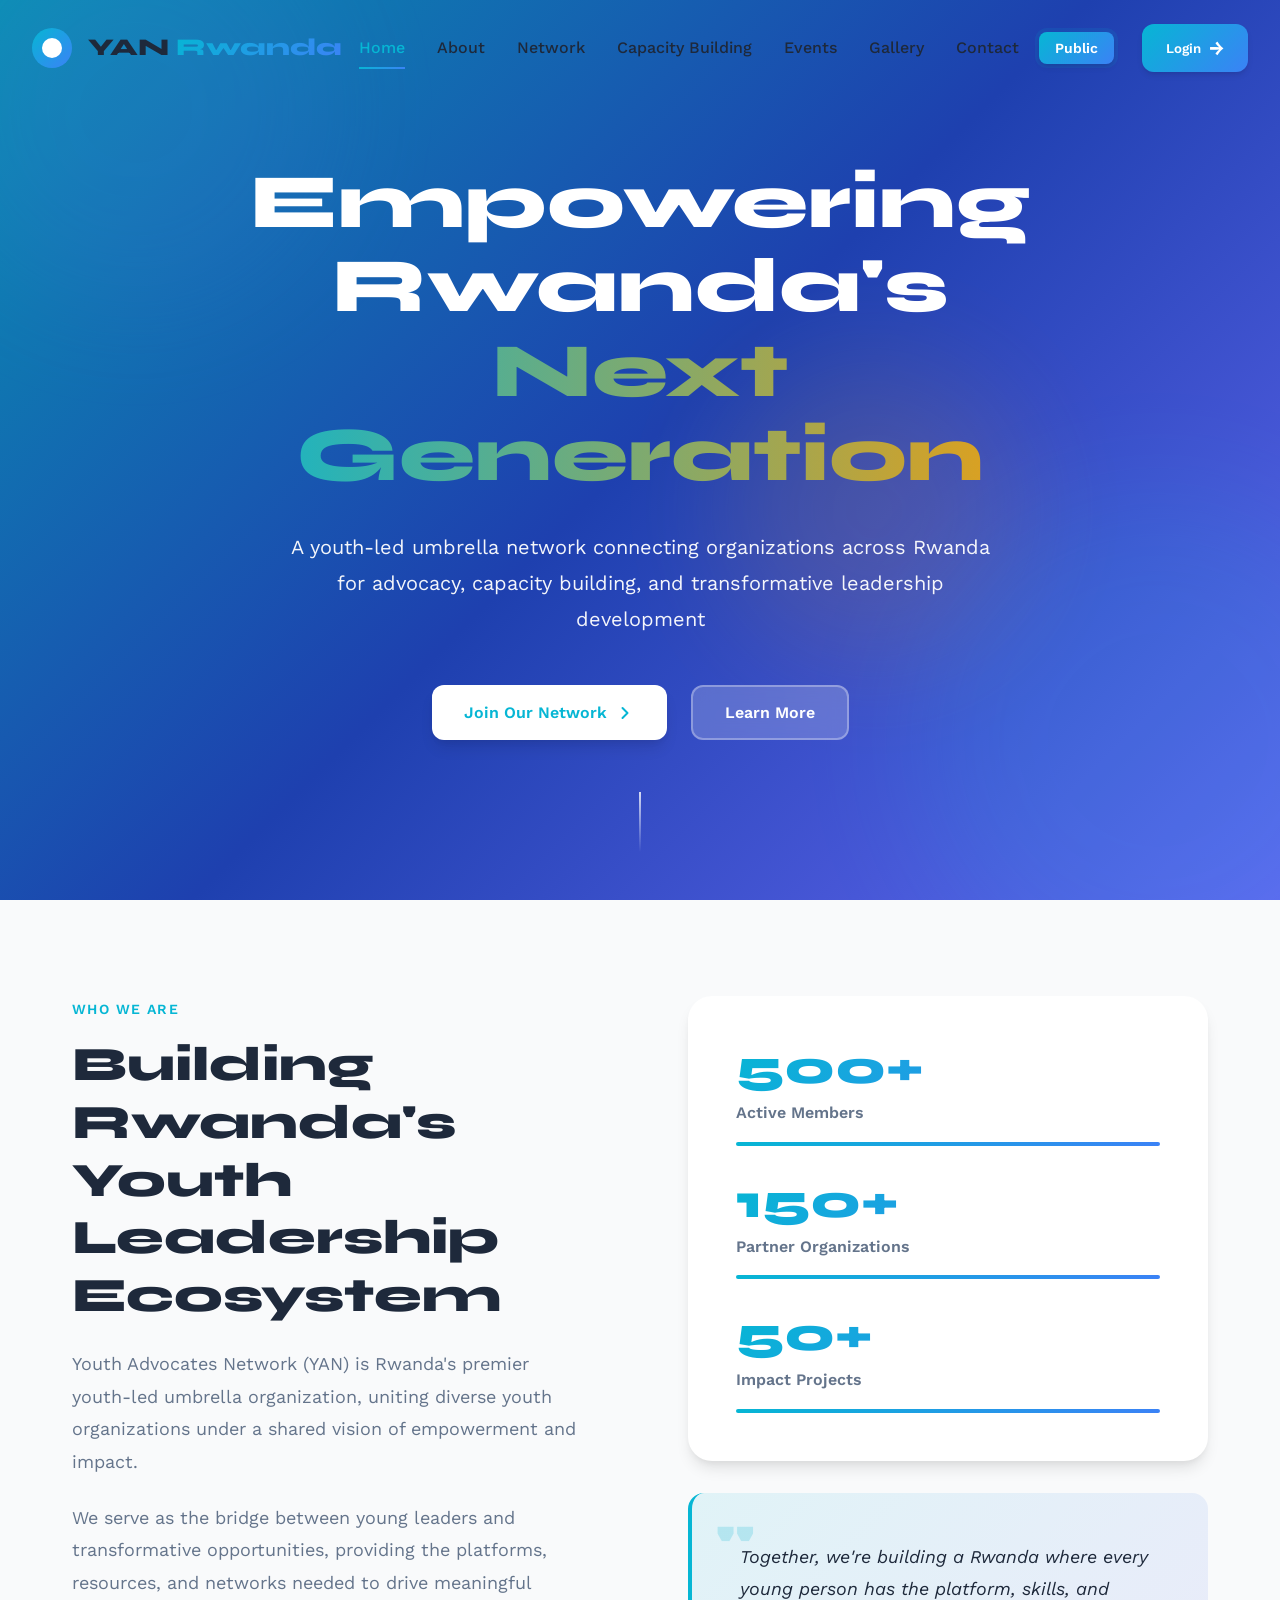
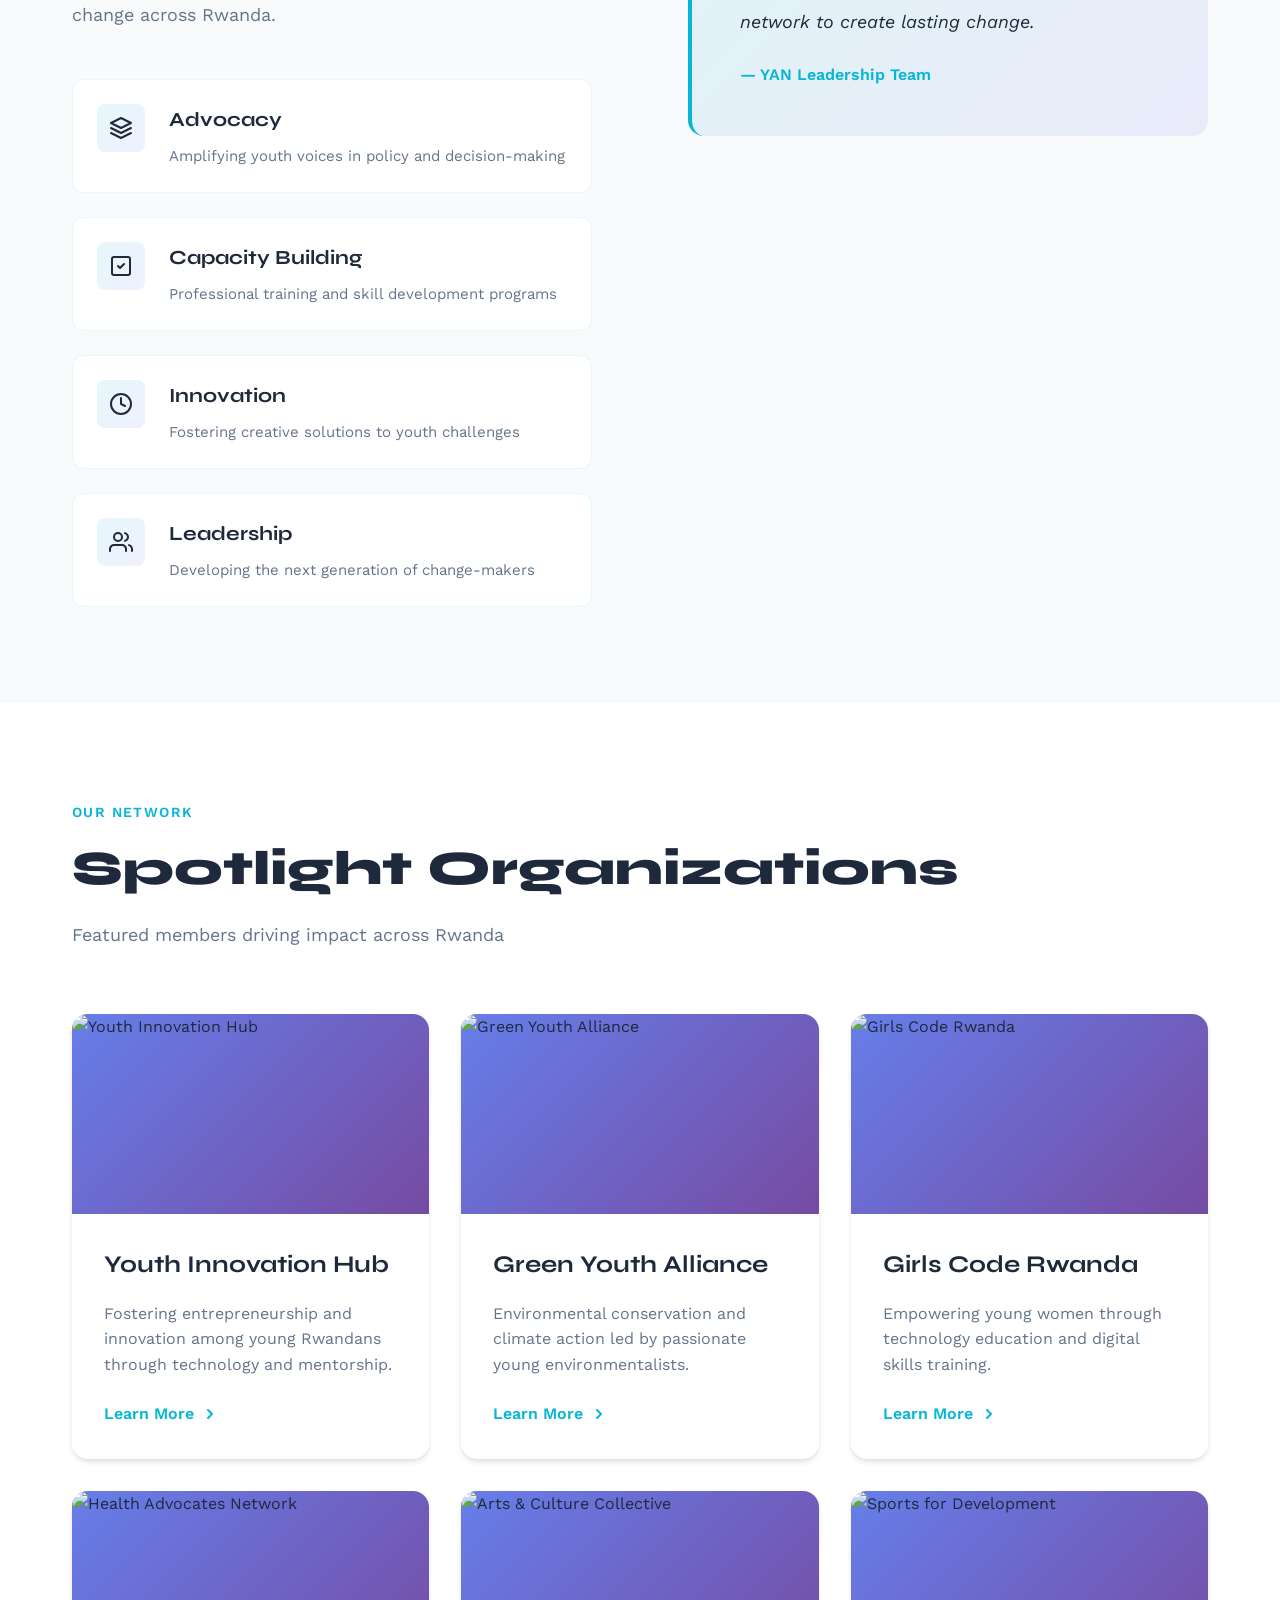
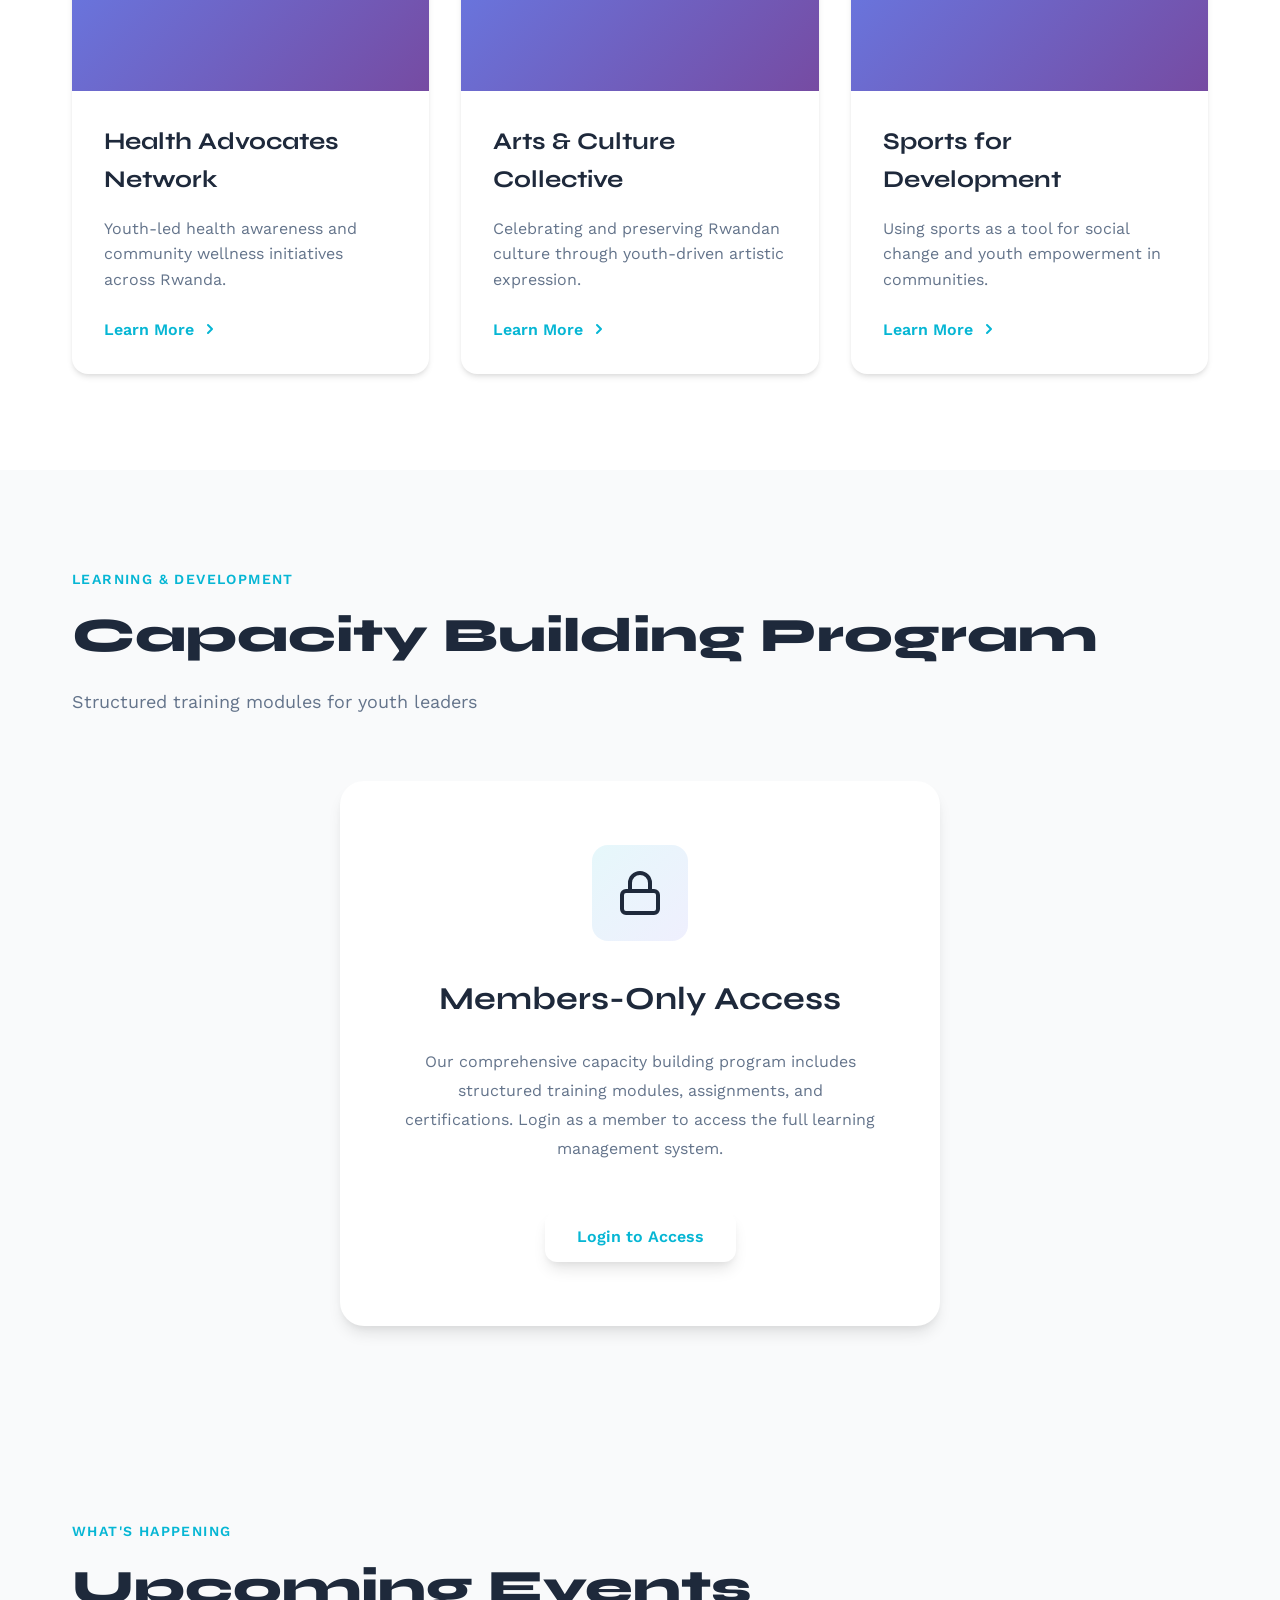
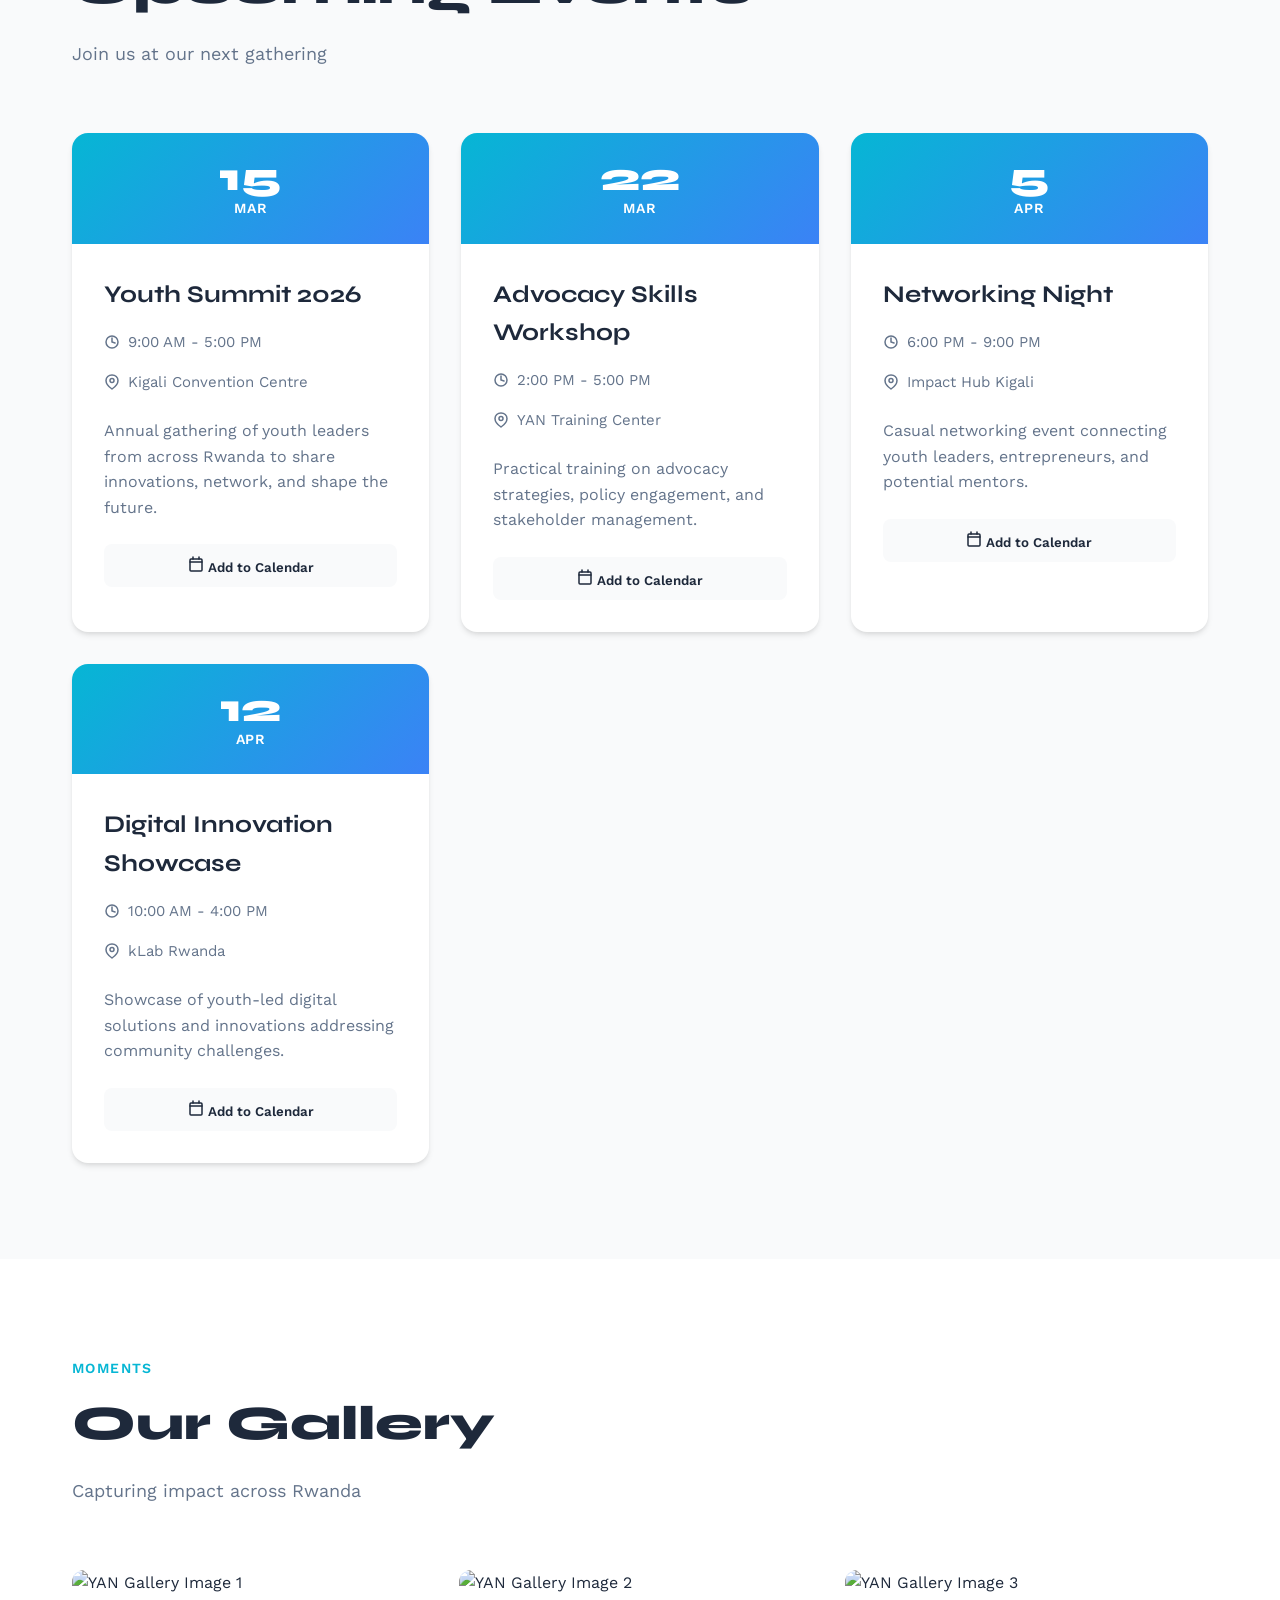
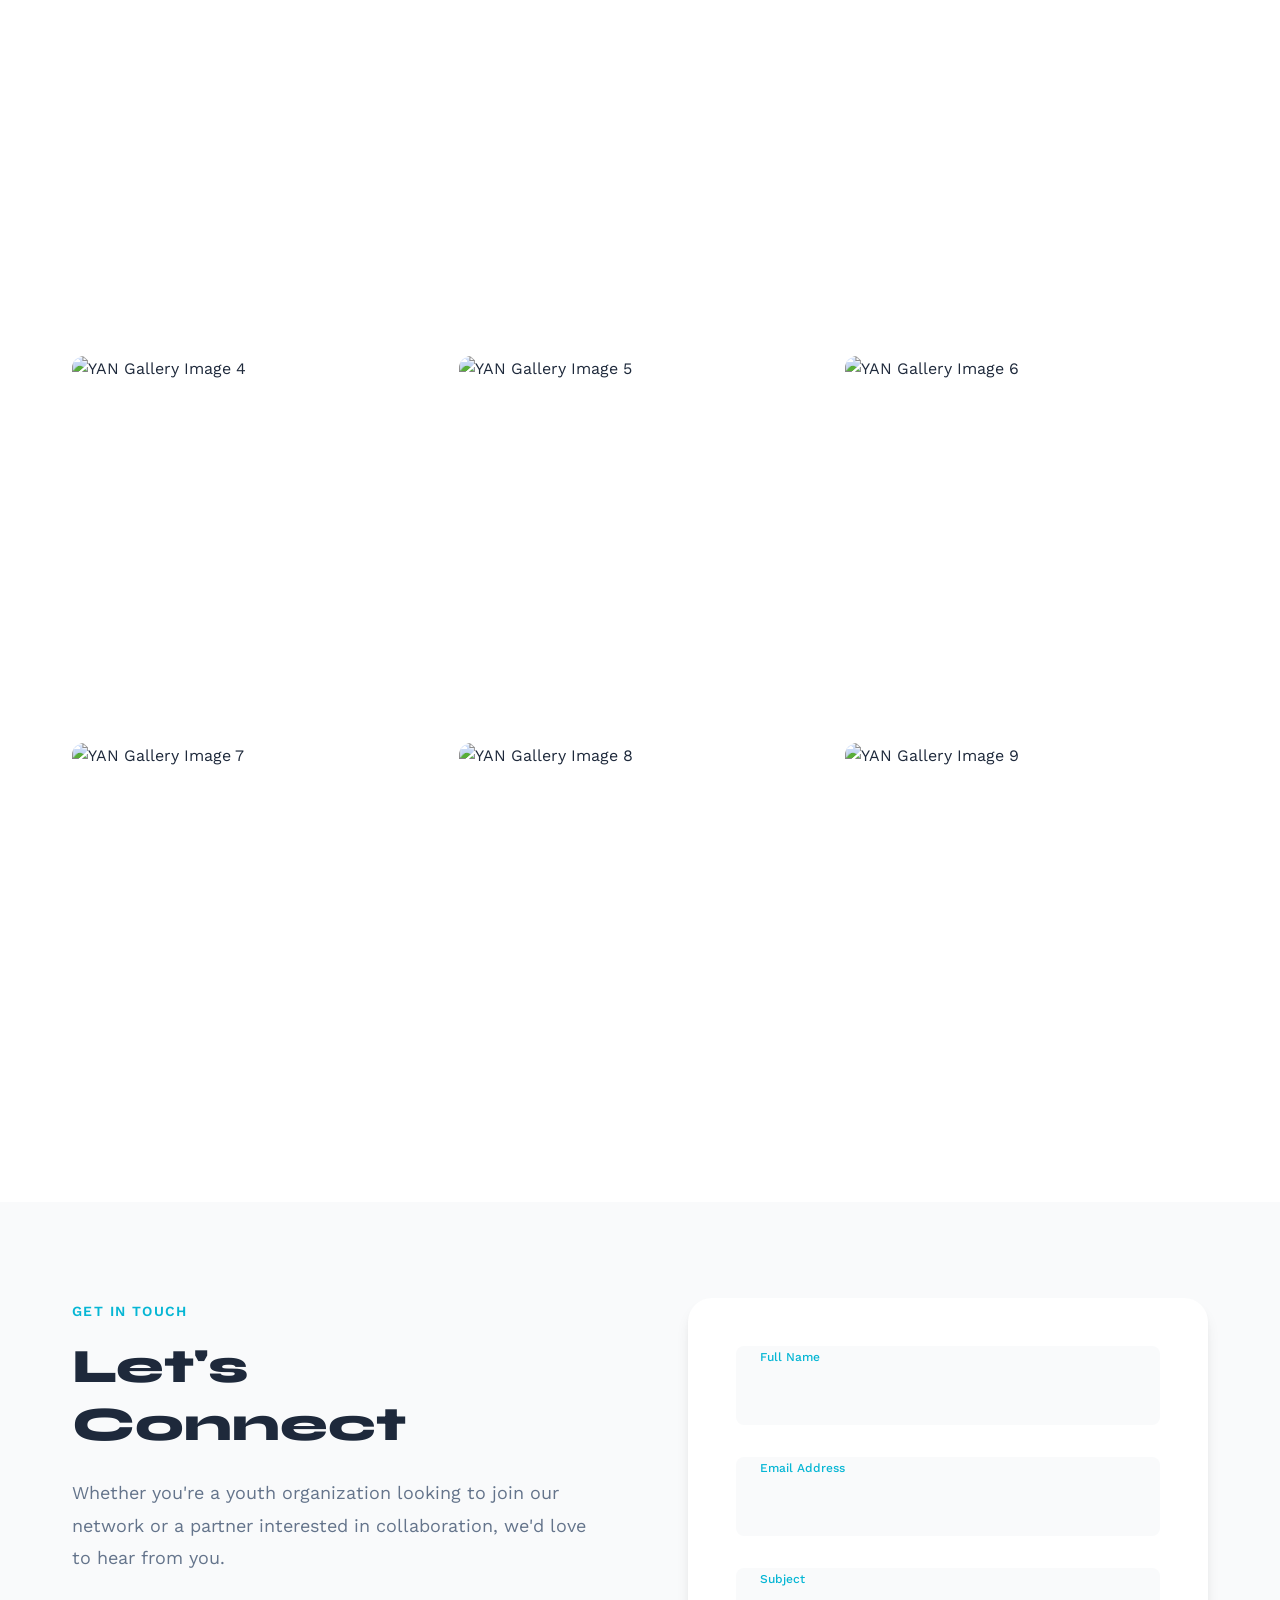
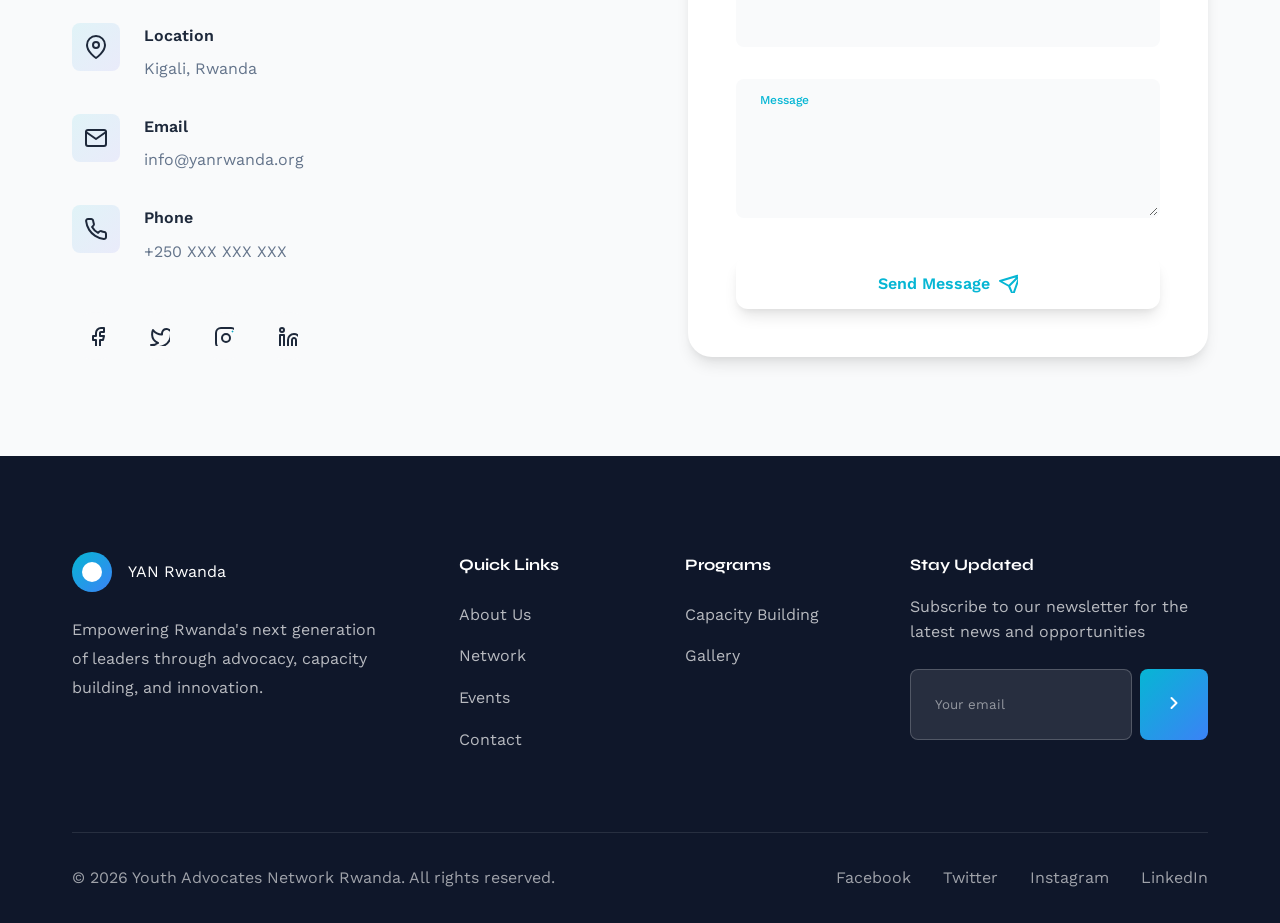
==== index.html @ 19005703 "updated" ====
<!DOCTYPE html>
<html lang="en">
<head>
    <meta charset="UTF-8">
    <meta name="viewport" content="width=device-width, initial-scale=1.0">
    <title>Youth Advocates Network Rwanda | Empowering Young Leaders</title>
    <meta name="description" content="Youth Advocates Network (YAN) is Rwanda's leading youth-led umbrella organization connecting youth organizations for advocacy, capacity building, and innovation.">
    <link rel="preconnect" href="https://fonts.googleapis.com">
    <link rel="preconnect" href="https://fonts.gstatic.com" crossorigin>
    <link href="https://fonts.googleapis.com/css2?family=Syne:wght@400;600;700;800&family=Work+Sans:wght@300;400;500;600&display=swap" rel="stylesheet">
    <link rel="stylesheet" href="styles.css">
</head>
<body>
    
    <!-- Navigation -->
    <nav class="navbar" id="navbar">
        <div class="nav-container">
            <div class="nav-brand">
                <div class="logo-circle"></div>
                <span class="brand-text">YAN <span class="brand-accent">Rwanda</span></span>
            </div>
            
            <div class="nav-menu" id="navMenu">
                <a href="#home" class="nav-link active">Home</a>
                <a href="#about" class="nav-link">About</a>
                <a href="#organizations" class="nav-link">Network</a>
                <a href="#capacity" class="nav-link">Capacity Building</a>
                <a href="#opportunities" class="nav-link" data-role="member,admin">Opportunities</a>
                <a href="#events" class="nav-link">Events</a>
                <a href="#gallery" class="nav-link">Gallery</a>
                <a href="#contact" class="nav-link">Contact</a>
            </div>
            
            <div class="nav-actions">
                <div class="role-selector" id="roleSelector">
                    <button class="role-btn" data-role="public">Public</button>
                    <button class="role-btn" data-role="member">Member</button>
                    <button class="role-btn" data-role="admin">Admin</button>
                </div>
                
                <button class="login-btn" id="loginBtn">
                    <span class="login-text">Login</span>
                    <span class="login-icon">→</span>
                </button>
                
                <div class="profile-dropdown" id="profileDropdown" style="display: none;">
                    <button class="profile-btn" id="profileBtn">
                        <div class="profile-avatar">YL</div>
                        <span class="profile-name">Young Leader</span>
                    </button>
                    <div class="dropdown-menu" id="dropdownMenu">
                        <a href="#dashboard" class="dropdown-item">Dashboard</a>
                        <a href="#profile" class="dropdown-item">Profile</a>
                        <a href="#" class="dropdown-item" id="logoutBtn">Logout</a>
                    </div>
                </div>
            </div>
            
            <button class="hamburger" id="hamburger">
                <span></span>
                <span></span>
                <span></span>
            </button>
        </div>
    </nav>

    <!-- Hero Section -->
    <section class="hero" id="home">
        <div class="hero-background">
            <div class="hero-gradient"></div>
            <div class="floating-shapes">
                <div class="shape shape-1"></div>
                <div class="shape shape-2"></div>
                <div class="shape shape-3"></div>
            </div>
        </div>
        
        <div class="hero-content">
            <h1 class="hero-title">
                <span class="title-line">Empowering Rwanda's</span>
                <span class="title-line title-highlight">Next Generation</span>
            </h1>
            <p class="hero-subtitle">
                A youth-led umbrella network connecting organizations across Rwanda 
                for advocacy, capacity building, and transformative leadership development
            </p>
            <div class="hero-cta">
                <button class="btn btn-primary" id="heroJoinBtn">
                    <span>Join Our Network</span>
                    <svg width="20" height="20" viewBox="0 0 20 20" fill="none">
                        <path d="M7.5 15L12.5 10L7.5 5" stroke="currentColor" stroke-width="2" stroke-linecap="round" stroke-linejoin="round"/>
                    </svg>
                </button>
                <button class="btn btn-secondary" onclick="document.getElementById('about').scrollIntoView({behavior: 'smooth'})">
                    <span>Learn More</span>
                </button>
            </div>
        </div>
        
        <div class="scroll-indicator">
            <div class="scroll-line"></div>
        </div>
    </section>

    <!-- About Section -->
    <section class="about-section" id="about">
        <div class="container">
            <div class="about-grid">
                <div class="about-content">
                    <div class="section-label">Who We Are</div>
                    <h2 class="section-title">Building Rwanda's Youth Leadership Ecosystem</h2>
                    
                    <div class="about-text">
                        <p>Youth Advocates Network (YAN) is Rwanda's premier youth-led umbrella organization, uniting diverse youth organizations under a shared vision of empowerment and impact.</p>
                        
                        <p>We serve as the bridge between young leaders and transformative opportunities, providing the platforms, resources, and networks needed to drive meaningful change across Rwanda.</p>
                    </div>
                    
                    <div class="pillars-grid">
                        <div class="pillar-item">
                            <div class="pillar-icon">
                                <svg width="24" height="24" viewBox="0 0 24 24" fill="none">
                                    <path d="M12 2L2 7L12 12L22 7L12 2Z" stroke="currentColor" stroke-width="2" stroke-linecap="round" stroke-linejoin="round"/>
                                    <path d="M2 17L12 22L22 17" stroke="currentColor" stroke-width="2" stroke-linecap="round" stroke-linejoin="round"/>
                                    <path d="M2 12L12 17L22 12" stroke="currentColor" stroke-width="2" stroke-linecap="round" stroke-linejoin="round"/>
                                </svg>
                            </div>
                            <div class="pillar-content">
                                <h3>Advocacy</h3>
                                <p>Amplifying youth voices in policy and decision-making</p>
                            </div>
                        </div>
                        
                        <div class="pillar-item">
                            <div class="pillar-icon">
                                <svg width="24" height="24" viewBox="0 0 24 24" fill="none">
                                    <rect x="3" y="3" width="18" height="18" rx="2" stroke="currentColor" stroke-width="2"/>
                                    <path d="M9 12L11 14L15 10" stroke="currentColor" stroke-width="2" stroke-linecap="round" stroke-linejoin="round"/>
                                </svg>
                            </div>
                            <div class="pillar-content">
                                <h3>Capacity Building</h3>
                                <p>Professional training and skill development programs</p>
                            </div>
                        </div>
                        
                        <div class="pillar-item">
                            <div class="pillar-icon">
                                <svg width="24" height="24" viewBox="0 0 24 24" fill="none">
                                    <circle cx="12" cy="12" r="10" stroke="currentColor" stroke-width="2"/>
                                    <path d="M12 6V12L16 14" stroke="currentColor" stroke-width="2" stroke-linecap="round"/>
                                </svg>
                            </div>
                            <div class="pillar-content">
                                <h3>Innovation</h3>
                                <p>Fostering creative solutions to youth challenges</p>
                            </div>
                        </div>
                        
                        <div class="pillar-item">
                            <div class="pillar-icon">
                                <svg width="24" height="24" viewBox="0 0 24 24" fill="none">
                                    <path d="M17 21V19C17 17.9391 16.5786 16.9217 15.8284 16.1716C15.0783 15.4214 14.0609 15 13 15H5C3.93913 15 2.92172 15.4214 2.17157 16.1716C1.42143 16.9217 1 17.9391 1 19V21" stroke="currentColor" stroke-width="2" stroke-linecap="round" stroke-linejoin="round"/>
                                    <circle cx="9" cy="7" r="4" stroke="currentColor" stroke-width="2"/>
                                    <path d="M23 21V19C22.9993 18.1137 22.7044 17.2528 22.1614 16.5523C21.6184 15.8519 20.8581 15.3516 20 15.13" stroke="currentColor" stroke-width="2" stroke-linecap="round" stroke-linejoin="round"/>
                                    <path d="M16 3.13C16.8604 3.35031 17.623 3.85071 18.1676 4.55232C18.7122 5.25392 19.0078 6.11683 19.0078 7.005C19.0078 7.89318 18.7122 8.75608 18.1676 9.45769C17.623 10.1593 16.8604 10.6597 16 10.88" stroke="currentColor" stroke-width="2" stroke-linecap="round" stroke-linejoin="round"/>
                                </svg>
                            </div>
                            <div class="pillar-content">
                                <h3>Leadership</h3>
                                <p>Developing the next generation of change-makers</p>
                            </div>
                        </div>
                    </div>
                </div>
                
                <div class="about-stats">
                    <div class="stats-card">
                        <div class="stat-item">
                            <div class="stat-number" data-target="500">0</div>
                            <div class="stat-label">Active Members</div>
                            <div class="stat-bar">
                                <div class="stat-fill"></div>
                            </div>
                        </div>
                        
                        <div class="stat-item">
                            <div class="stat-number" data-target="150">0</div>
                            <div class="stat-label">Partner Organizations</div>
                            <div class="stat-bar">
                                <div class="stat-fill"></div>
                            </div>
                        </div>
                        
                        <div class="stat-item">
                            <div class="stat-number" data-target="50">0</div>
                            <div class="stat-label">Impact Projects</div>
                            <div class="stat-bar">
                                <div class="stat-fill"></div>
                            </div>
                        </div>
                    </div>
                    
                    <div class="impact-quote">
                        <div class="quote-mark">"</div>
                        <p>Together, we're building a Rwanda where every young person has the platform, skills, and network to create lasting change.</p>
                        <div class="quote-author">— YAN Leadership Team</div>
                    </div>
                </div>
            </div>
        </div>
    </section>

    <!-- Spotlight Organizations -->
    <section class="organizations-section" id="organizations">
        <div class="container">
            <div class="section-header">
                <div>
                    <div class="section-label">Our Network</div>
                    <h2 class="section-title">Spotlight Organizations</h2>
                    <p class="section-description">Featured members driving impact across Rwanda</p>
                </div>
                <button class="btn btn-outline" id="addOrgBtn" data-role="admin" style="display: none;">
                    <svg width="20" height="20" viewBox="0 0 20 20" fill="none">
                        <path d="M10 4V16M4 10H16" stroke="currentColor" stroke-width="2" stroke-linecap="round"/>
                    </svg>
                    <span>Add Organization</span>
                </button>
            </div>
            
            <div class="organizations-grid" id="organizationsGrid">
                <!-- Organizations will be populated by JavaScript -->
            </div>
        </div>
    </section>

    <!-- Capacity Building Section -->
    <section class="capacity-section" id="capacity">
        <div class="container">
            <div class="section-header">
                <div>
                    <div class="section-label">Learning & Development</div>
                    <h2 class="section-title">Capacity Building Program</h2>
                    <p class="section-description">Structured training modules for youth leaders</p>
                </div>
            </div>
            
            <!-- Public View -->
            <div class="capacity-public-view" id="capacityPublicView">
                <div class="access-card">
                    <div class="access-icon">
                        <svg width="48" height="48" viewBox="0 0 24 24" fill="none">
                            <rect x="3" y="11" width="18" height="11" rx="2" stroke="currentColor" stroke-width="2"/>
                            <path d="M7 11V7C7 5.67392 7.52678 4.40215 8.46447 3.46447C9.40215 2.52678 10.6739 2 12 2C13.3261 2 14.5979 2.52678 15.5355 3.46447C16.4732 4.40215 17 5.67392 17 7V11" stroke="currentColor" stroke-width="2" stroke-linecap="round" stroke-linejoin="round"/>
                        </svg>
                    </div>
                    <h3>Members-Only Access</h3>
                    <p>Our comprehensive capacity building program includes structured training modules, assignments, and certifications. Login as a member to access the full learning management system.</p>
                    <button class="btn btn-primary" onclick="document.getElementById('loginBtn').click()">
                        <span>Login to Access</span>
                    </button>
                </div>
            </div>
            
            <!-- Member/Admin View - Module Dashboard -->
            <div class="capacity-member-view" id="capacityMemberView" style="display: none;">
                <div class="modules-grid" id="modulesGrid">
                    <!-- Modules will be populated by JavaScript -->
                </div>
            </div>
        </div>
    </section>

    <!-- LMS Module Detail Page (Hidden by default) -->
    <section class="lms-section" id="lmsSection" style="display: none;">
        <div class="lms-container">
            <button class="back-btn" id="backToModules">
                <svg width="20" height="20" viewBox="0 0 20 20" fill="none">
                    <path d="M12.5 15L7.5 10L12.5 5" stroke="currentColor" stroke-width="2" stroke-linecap="round" stroke-linejoin="round"/>
                </svg>
                <span>Back to Modules</span>
            </button>
            
            <div class="lms-layout">
                <aside class="lms-sidebar" id="lmsSidebar">
                    <div class="module-header">
                        <h3 id="moduleTitle">Module Title</h3>
                        <span class="module-quarter" id="moduleQuarter">Q1</span>
                    </div>
                    
                    <nav class="lms-nav">
                        <button class="lms-nav-item active" data-section="overview">
                            <svg width="20" height="20" viewBox="0 0 20 20" fill="none">
                                <path d="M3 7L10 2L17 7V16C17 16.5304 16.7893 17.0391 16.4142 17.4142C16.0391 17.7893 15.5304 18 15 18H5C4.46957 18 3.96086 17.7893 3.58579 17.4142C3.21071 17.0391 3 16.5304 3 16V7Z" stroke="currentColor" stroke-width="2" stroke-linecap="round" stroke-linejoin="round"/>
                            </svg>
                            <span>Overview</span>
                        </button>
                        
                        <button class="lms-nav-item" data-section="materials">
                            <svg width="20" height="20" viewBox="0 0 20 20" fill="none">
                                <path d="M13 2H6C5.46957 2 4.96086 2.21071 4.58579 2.58579C4.21071 2.96086 4 3.46957 4 4V16C4 16.5304 4.21071 17.0391 4.58579 17.4142C4.96086 17.7893 5.46957 18 6 18H14C14.5304 18 15.0391 17.7893 15.4142 17.4142C15.7893 17.0391 16 16.5304 16 16V7L13 2Z" stroke="currentColor" stroke-width="2" stroke-linecap="round" stroke-linejoin="round"/>
                                <path d="M13 2V7H16" stroke="currentColor" stroke-width="2" stroke-linecap="round" stroke-linejoin="round"/>
                            </svg>
                            <span>Learning Materials</span>
                        </button>
                        
                        <button class="lms-nav-item" data-section="assignment">
                            <svg width="20" height="20" viewBox="0 0 20 20" fill="none">
                                <path d="M14 2H6C4.89543 2 4 2.89543 4 4V16C4 17.1046 4.89543 18 6 18H14C15.1046 18 16 17.1046 16 16V4C16 2.89543 15.1046 2 14 2Z" stroke="currentColor" stroke-width="2" stroke-linecap="round" stroke-linejoin="round"/>
                                <path d="M8 7H12M8 11H12M8 15H10" stroke="currentColor" stroke-width="2" stroke-linecap="round" stroke-linejoin="round"/>
                            </svg>
                            <span>Assignment</span>
                        </button>
                        
                        <button class="lms-nav-item" data-section="feedback">
                            <svg width="20" height="20" viewBox="0 0 20 20" fill="none">
                                <path d="M10 18C14.4183 18 18 14.4183 18 10C18 5.58172 14.4183 2 10 2C5.58172 2 2 5.58172 2 10C2 14.4183 5.58172 18 10 18Z" stroke="currentColor" stroke-width="2" stroke-linecap="round" stroke-linejoin="round"/>
                                <path d="M7.5 10L9.5 12L12.5 8" stroke="currentColor" stroke-width="2" stroke-linecap="round" stroke-linejoin="round"/>
                            </svg>
                            <span>Feedback & Grades</span>
                        </button>
                        
                        <button class="lms-nav-item" data-section="certificate">
                            <svg width="20" height="20" viewBox="0 0 20 20" fill="none">
                                <path d="M10 12C12.2091 12 14 10.2091 14 8C14 5.79086 12.2091 4 10 4C7.79086 4 6 5.79086 6 8C6 10.2091 7.79086 12 10 12Z" stroke="currentColor" stroke-width="2" stroke-linecap="round" stroke-linejoin="round"/>
                                <path d="M8.21 13.89L7 18L10 16L13 18L11.79 13.88" stroke="currentColor" stroke-width="2" stroke-linecap="round" stroke-linejoin="round"/>
                            </svg>
                            <span>Certificate</span>
                        </button>
                    </nav>
                    
                    <div class="module-progress">
                        <div class="progress-label">
                            <span>Progress</span>
                            <span id="progressPercent">0%</span>
                        </div>
                        <div class="progress-bar">
                            <div class="progress-fill" id="progressFill"></div>
                        </div>
                    </div>
                </aside>
                
                <main class="lms-content" id="lmsContent">
                    <!-- Content sections will be dynamically loaded -->
                </main>
            </div>
        </div>
    </section>

    <!-- Opportunities Section -->
    <section class="opportunities-section" id="opportunities" data-role="member,admin" style="display: none;">
        <div class="container">
            <div class="section-header">
                <div>
                    <div class="section-label">For Members</div>
                    <h2 class="section-title">Opportunities</h2>
                    <p class="section-description">Funding, training, and partnership opportunities</p>
                </div>
            </div>
            
            <div class="filter-tabs" id="opportunityFilters">
                <button class="filter-tab active" data-filter="all">All</button>
                <button class="filter-tab" data-filter="funding">Funding</button>
                <button class="filter-tab" data-filter="training">Training</button>
                <button class="filter-tab" data-filter="partnership">Partnership</button>
            </div>
            
            <div class="opportunities-grid" id="opportunitiesGrid">
                <!-- Opportunities will be populated by JavaScript -->
            </div>
        </div>
    </section>

    <!-- Events Section -->
    <section class="events-section" id="events">
        <div class="container">
            <div class="section-header">
                <div>
                    <div class="section-label">What's Happening</div>
                    <h2 class="section-title">Upcoming Events</h2>
                    <p class="section-description">Join us at our next gathering</p>
                </div>
            </div>
            
            <div class="events-grid" id="eventsGrid">
                <!-- Events will be populated by JavaScript -->
            </div>
        </div>
    </section>

    <!-- Gallery Section -->
    <section class="gallery-section" id="gallery">
        <div class="container">
            <div class="section-header">
                <div>
                    <div class="section-label">Moments</div>
                    <h2 class="section-title">Our Gallery</h2>
                    <p class="section-description">Capturing impact across Rwanda</p>
                </div>
            </div>
            
            <div class="gallery-grid" id="galleryGrid">
                <!-- Gallery images will be populated by JavaScript -->
            </div>
        </div>
    </section>

    <!-- Contact Section -->
    <section class="contact-section" id="contact">
        <div class="container">
            <div class="contact-grid">
                <div class="contact-info">
                    <div class="section-label">Get In Touch</div>
                    <h2 class="section-title">Let's Connect</h2>
                    <p class="contact-description">Whether you're a youth organization looking to join our network or a partner interested in collaboration, we'd love to hear from you.</p>
                    
                    <div class="contact-details">
                        <div class="contact-item">
                            <div class="contact-icon">
                                <svg width="24" height="24" viewBox="0 0 24 24" fill="none">
                                    <path d="M21 10C21 17 12 23 12 23C12 23 3 17 3 10C3 7.61305 3.94821 5.32387 5.63604 3.63604C7.32387 1.94821 9.61305 1 12 1C14.3869 1 16.6761 1.94821 18.364 3.63604C20.0518 5.32387 21 7.61305 21 10Z" stroke="currentColor" stroke-width="2" stroke-linecap="round" stroke-linejoin="round"/>
                                    <circle cx="12" cy="10" r="3" stroke="currentColor" stroke-width="2"/>
                                </svg>
                            </div>
                            <div>
                                <h4>Location</h4>
                                <p>Kigali, Rwanda</p>
                            </div>
                        </div>
                        
                        <div class="contact-item">
                            <div class="contact-icon">
                                <svg width="24" height="24" viewBox="0 0 24 24" fill="none">
                                    <path d="M4 4H20C21.1 4 22 4.9 22 6V18C22 19.1 21.1 20 20 20H4C2.9 20 2 19.1 2 18V6C2 4.9 2.9 4 4 4Z" stroke="currentColor" stroke-width="2" stroke-linecap="round" stroke-linejoin="round"/>
                                    <path d="M22 6L12 13L2 6" stroke="currentColor" stroke-width="2" stroke-linecap="round" stroke-linejoin="round"/>
                                </svg>
                            </div>
                            <div>
                                <h4>Email</h4>
                                <p>info@yanrwanda.org</p>
                            </div>
                        </div>
                        
                        <div class="contact-item">
                            <div class="contact-icon">
                                <svg width="24" height="24" viewBox="0 0 24 24" fill="none">
                                    <path d="M22 16.92V19.92C22.0011 20.1985 21.9441 20.4742 21.8325 20.7293C21.7209 20.9845 21.5573 21.2136 21.3521 21.4019C21.1468 21.5901 20.9046 21.7335 20.6407 21.8227C20.3769 21.9119 20.0974 21.9451 19.82 21.92C16.7428 21.5856 13.787 20.5341 11.19 18.85C8.77382 17.3147 6.72533 15.2662 5.18999 12.85C3.49997 10.2412 2.44824 7.27099 2.11999 4.18C2.095 3.90347 2.12787 3.62476 2.21649 3.36162C2.30512 3.09849 2.44756 2.85669 2.63476 2.65162C2.82196 2.44655 3.0498 2.28271 3.30379 2.17052C3.55777 2.05833 3.83233 2.00026 4.10999 2H7.10999C7.5953 1.99522 8.06579 2.16708 8.43376 2.48353C8.80173 2.79999 9.04207 3.23945 9.10999 3.72C9.23662 4.68007 9.47144 5.62273 9.80999 6.53C9.94454 6.88792 9.97366 7.27691 9.8939 7.65088C9.81415 8.02485 9.62886 8.36811 9.35999 8.64L8.08999 9.91C9.51355 12.4135 11.5864 14.4864 14.09 15.91L15.36 14.64C15.6319 14.3711 15.9751 14.1858 16.3491 14.1061C16.7231 14.0263 17.1121 14.0555 17.47 14.19C18.3773 14.5286 19.3199 14.7634 20.28 14.89C20.7658 14.9585 21.2094 15.2032 21.5265 15.5775C21.8437 15.9518 22.0122 16.4296 22 16.92Z" stroke="currentColor" stroke-width="2" stroke-linecap="round" stroke-linejoin="round"/>
                                </svg>
                            </div>
                            <div>
                                <h4>Phone</h4>
                                <p>+250 XXX XXX XXX</p>
                            </div>
                        </div>
                    </div>
                    
                    <div class="social-links">
                        <a href="#" class="social-link">
                            <svg width="20" height="20" viewBox="0 0 20 20" fill="none">
                                <path d="M18 2H15C13.6739 2 12.4021 2.52678 11.4645 3.46447C10.5268 4.40215 10 5.67392 10 7V10H7V14H10V22H14V14H17L18 10H14V7C14 6.73478 14.1054 6.48043 14.2929 6.29289C14.4804 6.10536 14.7348 6 15 6H18V2Z" stroke="currentColor" stroke-width="2" stroke-linecap="round" stroke-linejoin="round"/>
                            </svg>
                        </a>
                        <a href="#" class="social-link">
                            <svg width="20" height="20" viewBox="0 0 20 20" fill="none">
                                <path d="M23 3C22.0424 3.67548 20.9821 4.19211 19.86 4.53C19.2577 3.83751 18.4573 3.34669 17.567 3.12393C16.6767 2.90116 15.7395 2.95718 14.8821 3.28445C14.0247 3.61173 13.2884 4.1944 12.773 4.95372C12.2575 5.71303 11.9877 6.61234 12 7.53V8.53C10.2426 8.57557 8.50127 8.18581 6.93101 7.39545C5.36074 6.60508 4.01032 5.43864 3 4C3 4 -1 13 8 17C5.94053 18.398 3.48716 19.0989 1 19C10 24 21 19 21 7.5C20.9991 7.22145 20.9723 6.94359 20.92 6.67C21.9406 5.66349 22.6608 4.39271 23 3V3Z" stroke="currentColor" stroke-width="2" stroke-linecap="round" stroke-linejoin="round"/>
                            </svg>
                        </a>
                        <a href="#" class="social-link">
                            <svg width="20" height="20" viewBox="0 0 20 20" fill="none">
                                <rect x="2" y="2" width="20" height="20" rx="5" stroke="currentColor" stroke-width="2" stroke-linecap="round" stroke-linejoin="round"/>
                                <circle cx="12" cy="12" r="4" stroke="currentColor" stroke-width="2"/>
                                <circle cx="18.5" cy="5.5" r="0.5" fill="currentColor"/>
                            </svg>
                        </a>
                        <a href="#" class="social-link">
                            <svg width="20" height="20" viewBox="0 0 20 20" fill="none">
                                <path d="M16 8C17.5913 8 19.1174 8.63214 20.2426 9.75736C21.3679 10.8826 22 12.4087 22 14V21H18V14C18 13.4696 17.7893 12.9609 17.4142 12.5858C17.0391 12.2107 16.5304 12 16 12C15.4696 12 14.9609 12.2107 14.5858 12.5858C14.2107 12.9609 14 13.4696 14 14V21H10V14C10 12.4087 10.6321 10.8826 11.7574 9.75736C12.8826 8.63214 14.4087 8 16 8Z" stroke="currentColor" stroke-width="2" stroke-linecap="round" stroke-linejoin="round"/>
                                <path d="M6 9H2V21H6V9Z" stroke="currentColor" stroke-width="2" stroke-linecap="round" stroke-linejoin="round"/>
                                <circle cx="4" cy="4" r="2" stroke="currentColor" stroke-width="2"/>
                            </svg>
                        </a>
                    </div>
                </div>
                
                <form class="contact-form" id="contactForm">
                    <div class="form-group">
                        <input type="text" id="name" required>
                        <label for="name">Full Name</label>
                    </div>
                    
                    <div class="form-group">
                        <input type="email" id="email" required>
                        <label for="email">Email Address</label>
                    </div>
                    
                    <div class="form-group">
                        <input type="text" id="subject" required>
                        <label for="subject">Subject</label>
                    </div>
                    
                    <div class="form-group">
                        <textarea id="message" rows="5" required></textarea>
                        <label for="message">Message</label>
                    </div>
                    
                    <button type="submit" class="btn btn-primary btn-full">
                        <span>Send Message</span>
                        <svg width="20" height="20" viewBox="0 0 20 20" fill="none">
                            <path d="M22 2L11 13M22 2L15 22L11 13M22 2L2 8L11 13" stroke="currentColor" stroke-width="2" stroke-linecap="round" stroke-linejoin="round"/>
                        </svg>
                    </button>
                    
                    <div class="form-success" id="formSuccess" style="display: none;">
                        <svg width="24" height="24" viewBox="0 0 24 24" fill="none">
                            <circle cx="12" cy="12" r="10" stroke="currentColor" stroke-width="2"/>
                            <path d="M8 12L11 15L16 9" stroke="currentColor" stroke-width="2" stroke-linecap="round"/>
                        </svg>
                        <p>Thank you! Your message has been sent successfully.</p>
                    </div>
                </form>
            </div>
        </div>
    </section>

    <!-- Member Dashboard -->
    <section class="dashboard-section" id="dashboard" style="display: none;">
        <div class="dashboard-container">
            <aside class="dashboard-sidebar">
                <div class="dashboard-profile">
                    <div class="dashboard-avatar">YL</div>
                    <h3>Young Leader</h3>
                    <span class="role-badge" id="dashboardRole">Member</span>
                </div>
                
                <nav class="dashboard-nav">
                    <a href="#dashboard-overview" class="dashboard-nav-item active">
                        <svg width="20" height="20" viewBox="0 0 20 20" fill="none">
                            <rect x="3" y="3" width="7" height="7" rx="1" stroke="currentColor" stroke-width="2"/>
                            <rect x="3" y="13" width="7" height="7" rx="1" stroke="currentColor" stroke-width="2"/>
                            <rect x="13" y="3" width="7" height="7" rx="1" stroke="currentColor" stroke-width="2"/>
                            <rect x="13" y="13" width="7" height="7" rx="1" stroke="currentColor" stroke-width="2"/>
                        </svg>
                        <span>Overview</span>
                    </a>
                    <a href="#dashboard-modules" class="dashboard-nav-item">
                        <svg width="20" height="20" viewBox="0 0 20 20" fill="none">
                            <path d="M4 19.5C4 18.837 4.26339 18.2011 4.73223 17.7322C5.20107 17.2634 5.83696 17 6.5 17H20" stroke="currentColor" stroke-width="2" stroke-linecap="round" stroke-linejoin="round"/>
                            <path d="M6.5 2H20V22H6.5C5.83696 22 5.20107 21.7366 4.73223 21.2678C4.26339 20.7989 4 20.163 4 19.5V4.5C4 3.83696 4.26339 3.20107 4.73223 2.73223C5.20107 2.26339 5.83696 2 6.5 2Z" stroke="currentColor" stroke-width="2" stroke-linecap="round" stroke-linejoin="round"/>
                        </svg>
                        <span>My Modules</span>
                    </a>
                    <a href="#dashboard-events" class="dashboard-nav-item">
                        <svg width="20" height="20" viewBox="0 0 20 20" fill="none">
                            <rect x="3" y="4" width="18" height="18" rx="2" stroke="currentColor" stroke-width="2"/>
                            <path d="M16 2V6M8 2V6M3 10H21" stroke="currentColor" stroke-width="2" stroke-linecap="round"/>
                        </svg>
                        <span>My Events</span>
                    </a>
                    <a href="#" class="dashboard-nav-item" id="backToSite">
                        <svg width="20" height="20" viewBox="0 0 20 20" fill="none">
                            <path d="M3 9L12 2L21 9V20C21 20.5304 20.7893 21.0391 20.4142 21.4142C20.0391 21.7893 19.5304 22 19 22H5C4.46957 22 3.96086 21.7893 3.58579 21.4142C3.21071 21.0391 3 20.5304 3 20V9Z" stroke="currentColor" stroke-width="2" stroke-linecap="round" stroke-linejoin="round"/>
                        </svg>
                        <span>Back to Site</span>
                    </a>
                </nav>
            </aside>
            
            <main class="dashboard-main">
                <div class="dashboard-header">
                    <h1>Dashboard Overview</h1>
                    <p>Welcome back! Here's your progress summary</p>
                </div>
                
                <div class="metrics-grid">
                    <div class="metric-card">
                        <div class="metric-icon" style="background: linear-gradient(135deg, #667eea 0%, #764ba2 100%);">
                            <svg width="24" height="24" viewBox="0 0 24 24" fill="none">
                                <path d="M12 2L2 7L12 12L22 7L12 2Z" stroke="white" stroke-width="2" stroke-linecap="round" stroke-linejoin="round"/>
                                <path d="M2 17L12 22L22 17" stroke="white" stroke-width="2" stroke-linecap="round" stroke-linejoin="round"/>
                                <path d="M2 12L12 17L22 12" stroke="white" stroke-width="2" stroke-linecap="round" stroke-linejoin="round"/>
                            </svg>
                        </div>
                        <div class="metric-content">
                            <div class="metric-value" id="completedModules">0</div>
                            <div class="metric-label">Completed Modules</div>
                        </div>
                    </div>
                    
                    <div class="metric-card">
                        <div class="metric-icon" style="background: linear-gradient(135deg, #f093fb 0%, #f5576c 100%);">
                            <svg width="24" height="24" viewBox="0 0 24 24" fill="none">
                                <path d="M14 2H6C5.46957 2 4.96086 2.21071 4.58579 2.58579C4.21071 2.96086 4 3.46957 4 4V20C4 20.5304 4.21071 21.0391 4.58579 21.4142C4.96086 21.7893 5.46957 22 6 22H18C18.5304 22 19.0391 21.7893 19.4142 21.4142C19.7893 21.0391 20 20.5304 20 20V8L14 2Z" stroke="white" stroke-width="2" stroke-linecap="round" stroke-linejoin="round"/>
                                <path d="M14 2V8H20" stroke="white" stroke-width="2" stroke-linecap="round" stroke-linejoin="round"/>
                            </svg>
                        </div>
                        <div class="metric-content">
                            <div class="metric-value" id="pendingAssignments">0</div>
                            <div class="metric-label">Pending Assignments</div>
                        </div>
                    </div>
                    
                    <div class="metric-card">
                        <div class="metric-icon" style="background: linear-gradient(135deg, #4facfe 0%, #00f2fe 100%);">
                            <svg width="24" height="24" viewBox="0 0 24 24" fill="none">
                                <rect x="3" y="4" width="18" height="18" rx="2" stroke="white" stroke-width="2"/>
                                <path d="M16 2V6M8 2V6M3 10H21" stroke="white" stroke-width="2" stroke-linecap="round"/>
                            </svg>
                        </div>
                        <div class="metric-content">
                            <div class="metric-value" id="upcomingEvents">0</div>
                            <div class="metric-label">Upcoming Events</div>
                        </div>
                    </div>
                    
                    <div class="metric-card">
                        <div class="metric-icon" style="background: linear-gradient(135deg, #fa709a 0%, #fee140 100%);">
                            <svg width="24" height="24" viewBox="0 0 24 24" fill="none">
                                <path d="M12 2L2 7L12 12L22 7L12 2Z" stroke="white" stroke-width="2" stroke-linecap="round" stroke-linejoin="round"/>
                                <path d="M2 17L12 22L22 17" stroke="white" stroke-width="2" stroke-linecap="round" stroke-linejoin="round"/>
                                <path d="M2 12L12 17L22 12" stroke="white" stroke-width="2" stroke-linecap="round" stroke-linejoin="round"/>
                            </svg>
                        </div>
                        <div class="metric-content">
                            <div class="metric-value" id="certificatesEarned">0</div>
                            <div class="metric-label">Certificates Earned</div>
                        </div>
                    </div>
                </div>
                
                <div class="dashboard-content-grid">
                    <div class="dashboard-card">
                        <div class="card-header">
                            <h3>Recent Activity</h3>
                        </div>
                        <div class="activity-list" id="activityList">
                            <div class="activity-item">
                                <div class="activity-icon">📚</div>
                                <div class="activity-content">
                                    <p>Started module: Leadership Fundamentals</p>
                                    <span class="activity-time">2 hours ago</span>
                                </div>
                            </div>
                        </div>
                    </div>
                    
                    <div class="dashboard-card">
                        <div class="card-header">
                            <h3>Notifications</h3>
                            <span class="notification-badge">3</span>
                        </div>
                        <div class="notification-list">
                            <div class="notification-item unread">
                                <div class="notification-dot"></div>
                                <div class="notification-content">
                                    <p>New feedback available on your assignment</p>
                                    <span class="notification-time">1 hour ago</span>
                                </div>
                            </div>
                            <div class="notification-item unread">
                                <div class="notification-dot"></div>
                                <div class="notification-content">
                                    <p>Upcoming event: Youth Summit 2026</p>
                                    <span class="notification-time">3 hours ago</span>
                                </div>
                            </div>
                            <div class="notification-item unread">
                                <div class="notification-dot"></div>
                                <div class="notification-content">
                                    <p>New opportunity posted: Grant Writing Workshop</p>
                                    <span class="notification-time">5 hours ago</span>
                                </div>
                            </div>
                        </div>
                    </div>
                </div>
            </main>
        </div>
    </section>

    <!-- Footer -->
    <footer class="footer">
        <div class="container">
            <div class="footer-grid">
                <div class="footer-brand">
                    <div class="footer-logo">
                        <div class="logo-circle"></div>
                        <span class="brand-text">YAN Rwanda</span>
                    </div>
                    <p>Empowering Rwanda's next generation of leaders through advocacy, capacity building, and innovation.</p>
                </div>
                
                <div class="footer-links">
                    <h4>Quick Links</h4>
                    <a href="#about">About Us</a>
                    <a href="#organizations">Network</a>
                    <a href="#events">Events</a>
                    <a href="#contact">Contact</a>
                </div>
                
                <div class="footer-links">
                    <h4>Programs</h4>
                    <a href="#capacity">Capacity Building</a>
                    <a href="#opportunities" data-role="member,admin">Opportunities</a>
                    <a href="#gallery">Gallery</a>
                </div>
                
                <div class="footer-newsletter">
                    <h4>Stay Updated</h4>
                    <p>Subscribe to our newsletter for the latest news and opportunities</p>
                    <form class="newsletter-form">
                        <input type="email" placeholder="Your email">
                        <button type="submit">
                            <svg width="20" height="20" viewBox="0 0 20 20" fill="none">
                                <path d="M7.5 15L12.5 10L7.5 5" stroke="currentColor" stroke-width="2" stroke-linecap="round" stroke-linejoin="round"/>
                            </svg>
                        </button>
                    </form>
                </div>
            </div>
            
            <div class="footer-bottom">
                <p>&copy; 2026 Youth Advocates Network Rwanda. All rights reserved.</p>
                <div class="footer-social">
                    <a href="#" class="footer-social-link">Facebook</a>
                    <a href="#" class="footer-social-link">Twitter</a>
                    <a href="#" class="footer-social-link">Instagram</a>
                    <a href="#" class="footer-social-link">LinkedIn</a>
                </div>
            </div>
        </div>
    </footer>

    <!-- Scroll to Top Button -->
    <button class="scroll-top" id="scrollTop">
        <svg width="20" height="20" viewBox="0 0 20 20" fill="none">
            <path d="M15 12.5L10 7.5L5 12.5" stroke="currentColor" stroke-width="2" stroke-linecap="round" stroke-linejoin="round"/>
        </svg>
    </button>

    <!-- Modals -->
    <div class="modal" id="addOrgModal">
        <div class="modal-content">
            <div class="modal-header">
                <h3>Add New Organization</h3>
                <button class="modal-close" data-modal="addOrgModal">&times;</button>
            </div>
            <form class="modal-form" id="addOrgForm">
                <div class="form-group">
                    <input type="text" id="orgName" required>
                    <label for="orgName">Organization Name</label>
                </div>
                <div class="form-group">
                    <textarea id="orgDescription" rows="3" required></textarea>
                    <label for="orgDescription">Description</label>
                </div>
                <div class="form-group">
                    <input type="url" id="orgImage" required>
                    <label for="orgImage">Image URL</label>
                </div>
                <button type="submit" class="btn btn-primary btn-full">Add Organization</button>
            </form>
        </div>
    </div>

    <div class="modal" id="galleryModal">
        <button class="modal-close gallery-close">&times;</button>
        <div class="gallery-modal-content">
            <img src="" alt="" id="galleryModalImage">
            <button class="gallery-nav gallery-prev" id="galleryPrev">
                <svg width="24" height="24" viewBox="0 0 24 24" fill="none">
                    <path d="M15 18L9 12L15 6" stroke="white" stroke-width="2" stroke-linecap="round" stroke-linejoin="round"/>
                </svg>
            </button>
            <button class="gallery-nav gallery-next" id="galleryNext">
                <svg width="24" height="24" viewBox="0 0 24 24" fill="none">
                    <path d="M9 18L15 12L9 6" stroke="white" stroke-width="2" stroke-linecap="round" stroke-linejoin="round"/>
                </svg>
            </button>
        </div>
    </div>

    <script src="apps.js"></script>
</body>
</html>
---- styles.css ----
/* ================================
   CSS VARIABLES & RESET
   ================================ */

:root {
    /* Colors */
    --primary: #06b6d4;
    --primary-dark: #0891b2;
    --secondary: #1e293b;
    --accent: #f59e0b;
    
    /* Gradients */
    --gradient-primary: linear-gradient(135deg, #06b6d4 0%, #3b82f6 100%);
    --gradient-hero: linear-gradient(135deg, #0891b2 0%, #1e40af 50%, #6366f1 100%);
    --gradient-card: linear-gradient(135deg, rgba(6, 182, 212, 0.1) 0%, rgba(99, 102, 241, 0.1) 100%);
    
    /* Backgrounds */
    --bg-primary: #F9FAFB;
    --bg-card: #ffffff;
    --bg-dark: #0f172a;
    
    /* Text */
    --text-primary: #1e293b;
    --text-secondary: #64748b;
    --text-light: #94a3b8;
    
    /* Spacing */
    --space-xs: 0.5rem;
    --space-sm: 1rem;
    --space-md: 1.5rem;
    --space-lg: 2rem;
    --space-xl: 3rem;
    --space-2xl: 4rem;
    --space-3xl: 6rem;
    
    /* Typography */
    --font-display: 'Syne', sans-serif;
    --font-body: 'Work Sans', -apple-system, BlinkMacSystemFont, sans-serif;
    
    /* Shadows */
    --shadow-sm: 0 1px 2px 0 rgba(0, 0, 0, 0.05);
    --shadow-md: 0 4px 6px -1px rgba(0, 0, 0, 0.1), 0 2px 4px -1px rgba(0, 0, 0, 0.06);
    --shadow-lg: 0 10px 15px -3px rgba(0, 0, 0, 0.1), 0 4px 6px -2px rgba(0, 0, 0, 0.05);
    --shadow-xl: 0 20px 25px -5px rgba(0, 0, 0, 0.1), 0 10px 10px -5px rgba(0, 0, 0, 0.04);
    --shadow-2xl: 0 25px 50px -12px rgba(0, 0, 0, 0.25);
    
    /* Border Radius */
    --radius-sm: 0.375rem;
    --radius-md: 0.5rem;
    --radius-lg: 0.75rem;
    --radius-xl: 1rem;
    --radius-2xl: 1.5rem;
    
    /* Transitions */
    --transition-fast: 150ms cubic-bezier(0.4, 0, 0.2, 1);
    --transition-base: 250ms cubic-bezier(0.4, 0, 0.2, 1);
    --transition-slow: 400ms cubic-bezier(0.4, 0, 0.2, 1);
    
    /* Z-index */
    --z-dropdown: 1000;
    --z-sticky: 1020;
    --z-fixed: 1030;
    --z-modal-backdrop: 1040;
    --z-modal: 1050;
    --z-tooltip: 1070;
}

* {
    margin: 0;
    padding: 0;
    box-sizing: border-box;
}

html {
    scroll-behavior: smooth;
}

body {
    font-family: var(--font-body);
    color: var(--text-primary);
    background: var(--bg-primary);
    line-height: 1.6;
    overflow-x: hidden;
}

img {
    max-width: 100%;
    display: block;
}

a {
    text-decoration: none;
    color: inherit;
}

button {
    cursor: pointer;
    border: none;
    background: none;
    font-family: inherit;
}

input, textarea, select {
    font-family: inherit;
    border: none;
    outline: none;
}

/* ================================
   UTILITIES
   ================================ */

.container {
    max-width: 1200px;
    margin: 0 auto;
    padding: 0 var(--space-lg);
}

.section-label {
    display: inline-block;
    font-size: 0.875rem;
    font-weight: 600;
    text-transform: uppercase;
    letter-spacing: 0.1em;
    color: var(--primary);
    margin-bottom: var(--space-sm);
}

.section-title {
    font-family: var(--font-display);
    font-size: clamp(2rem, 4vw, 3rem);
    font-weight: 800;
    line-height: 1.2;
    margin-bottom: var(--space-md);
    color: var(--text-primary);
}

.section-description {
    font-size: 1.125rem;
    color: var(--text-secondary);
    max-width: 600px;
}

.section-header {
    display: flex;
    justify-content: space-between;
    align-items: flex-end;
    margin-bottom: var(--space-2xl);
}

/* ================================
   NAVIGATION
   ================================ */

.navbar {
    position: fixed;
    top: 0;
    left: 0;
    right: 0;
    z-index: var(--z-sticky);
    transition: all var(--transition-base);
    padding: var(--space-md) 0;
}

.navbar.scrolled {
    background: rgba(255, 255, 255, 0.95);
    backdrop-filter: blur(10px);
    box-shadow: var(--shadow-md);
    padding: var(--space-sm) 0;
}

.nav-container {
    max-width: 1400px;
    margin: 0 auto;
    padding: 0 var(--space-lg);
    display: flex;
    align-items: center;
    justify-content: space-between;
}

.nav-brand {
    display: flex;
    align-items: center;
    gap: var(--space-sm);
    font-family: var(--font-display);
    font-size: 1.5rem;
    font-weight: 800;
    z-index: 100;
}

.logo-circle {
    width: 40px;
    height: 40px;
    border-radius: 50%;
    background: var(--gradient-primary);
    position: relative;
}

.logo-circle::before {
    content: '';
    position: absolute;
    top: 50%;
    left: 50%;
    transform: translate(-50%, -50%);
    width: 20px;
    height: 20px;
    background: white;
    border-radius: 50%;
}

.brand-accent {
    background: var(--gradient-primary);
    -webkit-background-clip: text;
    -webkit-text-fill-color: transparent;
    background-clip: text;
}

.nav-menu {
    display: flex;
    gap: var(--space-lg);
    align-items: center;
}

.nav-link {
    font-weight: 500;
    color: var(--text-primary);
    transition: color var(--transition-fast);
    position: relative;
    padding: var(--space-xs) 0;
}

.nav-link::after {
    content: '';
    position: absolute;
    bottom: 0;
    left: 0;
    width: 0;
    height: 2px;
    background: var(--gradient-primary);
    transition: width var(--transition-base);
}

.nav-link:hover::after,
.nav-link.active::after {
    width: 100%;
}

.nav-link:hover,
.nav-link.active {
    color: var(--primary);
}

.nav-actions {
    display: flex;
    align-items: center;
    gap: var(--space-md);
}

.role-selector {
    display: flex;
    gap: var(--space-xs);
    padding: 0.25rem;
    background: rgba(6, 182, 212, 0.1);
    border-radius: var(--radius-lg);
}

.role-btn {
    padding: 0.5rem 1rem;
    border-radius: var(--radius-md);
    font-size: 0.875rem;
    font-weight: 600;
    color: var(--text-secondary);
    transition: all var(--transition-fast);
}

.role-btn.active {
    background: var(--gradient-primary);
    color: white;
    box-shadow: var(--shadow-md);
}

.login-btn {
    display: flex;
    align-items: center;
    gap: var(--space-xs);
    padding: 0.75rem 1.5rem;
    background: var(--gradient-primary);
    color: white;
    border-radius: var(--radius-lg);
    font-weight: 600;
    box-shadow: var(--shadow-md);
    transition: all var(--transition-base);
}

.login-btn:hover {
    transform: translateY(-2px);
    box-shadow: var(--shadow-lg);
}

.login-icon {
    font-size: 1.25rem;
    transition: transform var(--transition-fast);
}

.login-btn:hover .login-icon {
    transform: translateX(4px);
}

.profile-dropdown {
    position: relative;
}

.profile-btn {
    display: flex;
    align-items: center;
    gap: var(--space-sm);
    padding: 0.5rem 1rem;
    border-radius: var(--radius-lg);
    background: rgba(6, 182, 212, 0.1);
    transition: all var(--transition-fast);
}

.profile-btn:hover {
    background: rgba(6, 182, 212, 0.2);
}

.profile-avatar {
    width: 36px;
    height: 36px;
    border-radius: 50%;
    background: var(--gradient-primary);
    display: flex;
    align-items: center;
    justify-content: center;
    color: white;
    font-weight: 700;
    font-size: 0.875rem;
}

.profile-name {
    font-weight: 600;
    color: var(--text-primary);
}

.dropdown-menu {
    position: absolute;
    top: calc(100% + 0.5rem);
    right: 0;
    min-width: 200px;
    background: white;
    border-radius: var(--radius-lg);
    box-shadow: var(--shadow-xl);
    padding: var(--space-xs);
    opacity: 0;
    visibility: hidden;
    transform: translateY(-10px);
    transition: all var(--transition-base);
}

.dropdown-menu.active {
    opacity: 1;
    visibility: visible;
    transform: translateY(0);
}

.dropdown-item {
    display: block;
    padding: 0.75rem 1rem;
    border-radius: var(--radius-md);
    color: var(--text-primary);
    font-weight: 500;
    transition: all var(--transition-fast);
}

.dropdown-item:hover {
    background: var(--bg-primary);
    color: var(--primary);
}

.hamburger {
    display: none;
    flex-direction: column;
    gap: 6px;
    z-index: 100;
}

.hamburger span {
    display: block;
    width: 28px;
    height: 3px;
    background: var(--text-primary);
    border-radius: 3px;
    transition: all var(--transition-base);
}

.hamburger.active span:nth-child(1) {
    transform: rotate(45deg) translate(8px, 8px);
}

.hamburger.active span:nth-child(2) {
    opacity: 0;
}

.hamburger.active span:nth-child(3) {
    transform: rotate(-45deg) translate(8px, -8px);
}

/* ================================
   HERO SECTION
   ================================ */

.hero {
    position: relative;
    min-height: 100vh;
    display: flex;
    align-items: center;
    justify-content: center;
    overflow: hidden;
    padding: var(--space-3xl) var(--space-lg);
}

.hero-background {
    position: absolute;
    inset: 0;
    z-index: 0;
}

.hero-gradient {
    position: absolute;
    inset: 0;
    background: var(--gradient-hero);
}

.floating-shapes {
    position: absolute;
    inset: 0;
}

.shape {
    position: absolute;
    border-radius: 50%;
    filter: blur(60px);
    opacity: 0.3;
    animation: float 20s infinite ease-in-out;
}

.shape-1 {
    width: 400px;
    height: 400px;
    background: rgba(99, 102, 241, 0.4);
    top: -10%;
    left: -5%;
    animation-delay: 0s;
}

.shape-2 {
    width: 500px;
    height: 500px;
    background: rgba(6, 182, 212, 0.4);
    bottom: -10%;
    right: -10%;
    animation-delay: 5s;
}

.shape-3 {
    width: 300px;
    height: 300px;
    background: rgba(245, 158, 11, 0.4);
    top: 40%;
    right: 20%;
    animation-delay: 10s;
}

@keyframes float {
    0%, 100% {
        transform: translate(0, 0) scale(1);
    }
    33% {
        transform: translate(30px, -30px) scale(1.1);
    }
    66% {
        transform: translate(-20px, 20px) scale(0.9);
    }
}

.hero-content {
    position: relative;
    z-index: 1;
    text-align: center;
    max-width: 900px;
    color: white;
    animation: fadeUp 1s ease-out;
}

@keyframes fadeUp {
    from {
        opacity: 0;
        transform: translateY(30px);
    }
    to {
        opacity: 1;
        transform: translateY(0);
    }
}

.hero-title {
    font-family: var(--font-display);
    font-size: clamp(2.5rem, 6vw, 5rem);
    font-weight: 800;
    line-height: 1.1;
    margin-bottom: var(--space-lg);
}

.title-line {
    display: block;
}

.title-highlight {
    background: linear-gradient(to right, #06b6d4, #f59e0b);
    -webkit-background-clip: text;
    -webkit-text-fill-color: transparent;
    background-clip: text;
}

.hero-subtitle {
    font-size: clamp(1rem, 2vw, 1.25rem);
    line-height: 1.8;
    margin-bottom: var(--space-xl);
    opacity: 0.95;
    max-width: 700px;
    margin-left: auto;
    margin-right: auto;
}

.hero-cta {
    display: flex;
    gap: var(--space-md);
    justify-content: center;
    flex-wrap: wrap;
}

.btn {
    display: inline-flex;
    align-items: center;
    gap: var(--space-xs);
    padding: 1rem 2rem;
    border-radius: var(--radius-lg);
    font-weight: 600;
    font-size: 1rem;
    transition: all var(--transition-base);
    cursor: pointer;
}

.btn-primary {
    background: white;
    color: var(--primary);
    box-shadow: var(--shadow-lg);
}

.btn-primary:hover {
    transform: translateY(-3px);
    box-shadow: var(--shadow-2xl);
}

.btn-secondary {
    background: rgba(255, 255, 255, 0.2);
    color: white;
    backdrop-filter: blur(10px);
    border: 2px solid rgba(255, 255, 255, 0.3);
}

.btn-secondary:hover {
    background: rgba(255, 255, 255, 0.3);
    transform: translateY(-2px);
}

.btn-outline {
    background: transparent;
    color: var(--primary);
    border: 2px solid var(--primary);
}

.btn-outline:hover {
    background: var(--primary);
    color: white;
}

.btn-full {
    width: 100%;
    justify-content: center;
}

.scroll-indicator {
    position: absolute;
    bottom: var(--space-xl);
    left: 50%;
    transform: translateX(-50%);
}

.scroll-line {
    width: 2px;
    height: 60px;
    background: linear-gradient(to bottom, rgba(255, 255, 255, 0.8), transparent);
    animation: scrollPulse 2s infinite;
}

@keyframes scrollPulse {
    0%, 100% {
        opacity: 0;
        transform: translateY(-10px);
    }
    50% {
        opacity: 1;
        transform: translateY(10px);
    }
}

/* ================================
   ABOUT SECTION
   ================================ */

.about-section {
    padding: var(--space-3xl) 0;
}

.about-grid {
    display: grid;
    grid-template-columns: 1fr 1fr;
    gap: var(--space-3xl);
    align-items: start;
}

.about-text {
    display: flex;
    flex-direction: column;
    gap: var(--space-md);
    margin-bottom: var(--space-xl);
}

.about-text p {
    font-size: 1.125rem;
    line-height: 1.8;
    color: var(--text-secondary);
}

.pillars-grid {
    display: grid;
    gap: var(--space-md);
}

.pillar-item {
    display: flex;
    gap: var(--space-md);
    align-items: flex-start;
    padding: var(--space-md);
    background: var(--bg-card);
    border-radius: var(--radius-lg);
    border: 1px solid rgba(6, 182, 212, 0.1);
    transition: all var(--transition-base);
}

.pillar-item:hover {
    transform: translateX(8px);
    border-color: var(--primary);
    box-shadow: var(--shadow-md);
}

.pillar-icon {
    width: 48px;
    height: 48px;
    border-radius: var(--radius-md);
    background: var(--gradient-card);
    display: flex;
    align-items: center;
    justify-content: center;
    flex-shrink: 0;
}

.pillar-icon svg {
    stroke: var(--primary);
}

.pillar-content h3 {
    font-family: var(--font-display);
    font-size: 1.25rem;
    font-weight: 700;
    margin-bottom: var(--space-xs);
}

.pillar-content p {
    color: var(--text-secondary);
    font-size: 0.9375rem;
}

.about-stats {
    display: flex;
    flex-direction: column;
    gap: var(--space-lg);
}

.stats-card {
    padding: var(--space-xl);
    background: var(--bg-card);
    border-radius: var(--radius-2xl);
    box-shadow: var(--shadow-lg);
    display: flex;
    flex-direction: column;
    gap: var(--space-lg);
}

.stat-item {
    position: relative;
}

.stat-number {
    font-family: var(--font-display);
    font-size: 3rem;
    font-weight: 800;
    background: var(--gradient-primary);
    -webkit-background-clip: text;
    -webkit-text-fill-color: transparent;
    background-clip: text;
    line-height: 1;
    margin-bottom: var(--space-xs);
}

.stat-number::after {
    content: '+';
}

.stat-label {
    font-size: 1rem;
    font-weight: 600;
    color: var(--text-secondary);
    margin-bottom: var(--space-sm);
}

.stat-bar {
    height: 4px;
    background: rgba(6, 182, 212, 0.1);
    border-radius: 2px;
    overflow: hidden;
}

.stat-fill {
    height: 100%;
    background: var(--gradient-primary);
    width: 0;
    transition: width 1.5s ease-out;
}

.stat-item.visible .stat-fill {
    width: 100%;
}

.impact-quote {
    padding: var(--space-xl);
    background: var(--gradient-card);
    border-radius: var(--radius-xl);
    border-left: 4px solid var(--primary);
    position: relative;
}

.quote-mark {
    font-family: var(--font-display);
    font-size: 4rem;
    font-weight: 800;
    color: var(--primary);
    opacity: 0.2;
    position: absolute;
    top: var(--space-md);
    left: var(--space-md);
    line-height: 1;
}

.impact-quote p {
    font-size: 1.125rem;
    line-height: 1.8;
    font-style: italic;
    color: var(--text-primary);
    position: relative;
    z-index: 1;
}

.quote-author {
    margin-top: var(--space-md);
    font-weight: 600;
    color: var(--primary);
}

/* ================================
   ORGANIZATIONS SECTION
   ================================ */

.organizations-section {
    padding: var(--space-3xl) 0;
    background: white;
}

.organizations-grid {
    display: grid;
    grid-template-columns: repeat(auto-fill, minmax(300px, 1fr));
    gap: var(--space-lg);
}

.org-card {
    background: var(--bg-card);
    border-radius: var(--radius-xl);
    overflow: hidden;
    box-shadow: var(--shadow-md);
    transition: all var(--transition-base);
    opacity: 0;
    transform: translateY(30px);
}

.org-card.visible {
    opacity: 1;
    transform: translateY(0);
}

.org-card:hover {
    transform: translateY(-8px);
    box-shadow: var(--shadow-2xl);
}

.org-image {
    width: 100%;
    height: 200px;
    object-fit: cover;
    background: linear-gradient(135deg, #667eea 0%, #764ba2 100%);
}

.org-content {
    padding: var(--space-lg);
}

.org-name {
    font-family: var(--font-display);
    font-size: 1.5rem;
    font-weight: 700;
    margin-bottom: var(--space-sm);
}

.org-description {
    color: var(--text-secondary);
    line-height: 1.6;
    margin-bottom: var(--space-md);
}

.org-link {
    display: inline-flex;
    align-items: center;
    gap: var(--space-xs);
    color: var(--primary);
    font-weight: 600;
    transition: gap var(--transition-fast);
}

.org-link:hover {
    gap: var(--space-sm);
}

/* ================================
   CAPACITY BUILDING SECTION
   ================================ */

.capacity-section {
    padding: var(--space-3xl) 0;
}

.access-card {
    max-width: 600px;
    margin: 0 auto;
    padding: var(--space-2xl);
    background: var(--bg-card);
    border-radius: var(--radius-2xl);
    box-shadow: var(--shadow-lg);
    text-align: center;
}

.access-icon {
    width: 96px;
    height: 96px;
    margin: 0 auto var(--space-lg);
    background: var(--gradient-card);
    border-radius: var(--radius-xl);
    display: flex;
    align-items: center;
    justify-content: center;
}

.access-icon svg {
    stroke: var(--primary);
}

.access-card h3 {
    font-family: var(--font-display);
    font-size: 2rem;
    font-weight: 700;
    margin-bottom: var(--space-md);
}

.access-card p {
    color: var(--text-secondary);
    line-height: 1.8;
    margin-bottom: var(--space-xl);
}

.modules-grid {
    display: grid;
    grid-template-columns: repeat(auto-fill, minmax(300px, 1fr));
    gap: var(--space-lg);
}

.module-card {
    background: var(--bg-card);
    border-radius: var(--radius-xl);
    padding: var(--space-xl);
    box-shadow: var(--shadow-md);
    transition: all var(--transition-base);
    cursor: pointer;
    border: 2px solid transparent;
}

.module-card:hover {
    transform: translateY(-5px);
    box-shadow: var(--shadow-xl);
    border-color: var(--primary);
}

.module-header {
    display: flex;
    justify-content: space-between;
    align-items: flex-start;
    margin-bottom: var(--space-md);
}

.module-quarter-badge {
    padding: 0.5rem 1rem;
    background: var(--gradient-card);
    border-radius: var(--radius-md);
    font-size: 0.875rem;
    font-weight: 700;
    color: var(--primary);
}

.module-status {
    padding: 0.5rem 1rem;
    border-radius: var(--radius-md);
    font-size: 0.875rem;
    font-weight: 600;
}

.module-status.completed {
    background: rgba(34, 197, 94, 0.1);
    color: #22c55e;
}

.module-status.in-progress {
    background: rgba(245, 158, 11, 0.1);
    color: #f59e0b;
}

.module-status.not-started {
    background: rgba(100, 116, 139, 0.1);
    color: #64748b;
}

.module-title {
    font-family: var(--font-display);
    font-size: 1.5rem;
    font-weight: 700;
    margin-bottom: var(--space-sm);
}

.module-description {
    color: var(--text-secondary);
    line-height: 1.6;
    margin-bottom: var(--space-md);
}

.module-progress-section {
    margin: var(--space-md) 0;
}

.progress-label {
    display: flex;
    justify-content: space-between;
    font-size: 0.875rem;
    font-weight: 600;
    color: var(--text-secondary);
    margin-bottom: var(--space-xs);
}

.progress-bar {
    height: 8px;
    background: rgba(6, 182, 212, 0.1);
    border-radius: 4px;
    overflow: hidden;
}

.progress-fill {
    height: 100%;
    background: var(--gradient-primary);
    transition: width var(--transition-slow);
}

.module-footer {
    display: flex;
    justify-content: space-between;
    align-items: center;
    margin-top: var(--space-md);
}

.enter-module-btn {
    padding: 0.75rem 1.5rem;
    background: var(--gradient-primary);
    color: white;
    border-radius: var(--radius-md);
    font-weight: 600;
    transition: all var(--transition-base);
}

.enter-module-btn:hover {
    transform: translateX(4px);
    box-shadow: var(--shadow-md);
}

/* ================================
   LMS SECTION
   ================================ */

.lms-section {
    min-height: 100vh;
    padding: var(--space-2xl) 0;
    background: var(--bg-primary);
}

.lms-container {
    max-width: 1400px;
    margin: 0 auto;
    padding: 0 var(--space-lg);
}

.back-btn {
    display: inline-flex;
    align-items: center;
    gap: var(--space-xs);
    padding: 0.75rem 1.5rem;
    background: white;
    border-radius: var(--radius-lg);
    font-weight: 600;
    color: var(--text-primary);
    box-shadow: var(--shadow-md);
    margin-bottom: var(--space-lg);
    transition: all var(--transition-base);
}

.back-btn:hover {
    transform: translateX(-4px);
    box-shadow: var(--shadow-lg);
}

.lms-layout {
    display: grid;
    grid-template-columns: 300px 1fr;
    gap: var(--space-lg);
    align-items: start;
}

.lms-sidebar {
    background: white;
    border-radius: var(--radius-xl);
    padding: var(--space-xl);
    box-shadow: var(--shadow-md);
    position: sticky;
    top: 100px;
}

.module-header {
    margin-bottom: var(--space-lg);
    padding-bottom: var(--space-lg);
    border-bottom: 2px solid var(--bg-primary);
}

.module-header h3 {
    font-family: var(--font-display);
    font-size: 1.5rem;
    font-weight: 700;
    margin-bottom: var(--space-xs);
}

.module-quarter {
    padding: 0.5rem 1rem;
    background: var(--gradient-card);
    border-radius: var(--radius-md);
    font-size: 0.875rem;
    font-weight: 700;
    color: var(--primary);
    display: inline-block;
}

.lms-nav {
    display: flex;
    flex-direction: column;
    gap: var(--space-xs);
    margin-bottom: var(--space-lg);
}

.lms-nav-item {
    display: flex;
    align-items: center;
    gap: var(--space-sm);
    padding: 0.75rem 1rem;
    border-radius: var(--radius-md);
    font-weight: 500;
    color: var(--text-secondary);
    transition: all var(--transition-fast);
    text-align: left;
}

.lms-nav-item:hover {
    background: var(--bg-primary);
    color: var(--text-primary);
}

.lms-nav-item.active {
    background: var(--gradient-card);
    color: var(--primary);
}

.module-progress {
    padding-top: var(--space-lg);
    border-top: 2px solid var(--bg-primary);
}

.lms-content {
    background: white;
    border-radius: var(--radius-xl);
    padding: var(--space-2xl);
    box-shadow: var(--shadow-md);
    min-height: 600px;
}

.content-section {
    display: none;
}

.content-section.active {
    display: block;
    animation: fadeIn var(--transition-slow);
}

@keyframes fadeIn {
    from {
        opacity: 0;
        transform: translateY(10px);
    }
    to {
        opacity: 1;
        transform: translateY(0);
    }
}

.content-section h2 {
    font-family: var(--font-display);
    font-size: 2rem;
    font-weight: 700;
    margin-bottom: var(--space-md);
}

.content-section h3 {
    font-family: var(--font-display);
    font-size: 1.5rem;
    font-weight: 700;
    margin: var(--space-xl) 0 var(--space-md);
}

.content-section p {
    color: var(--text-secondary);
    line-height: 1.8;
    margin-bottom: var(--space-md);
}

.learning-objectives {
    list-style: none;
    display: flex;
    flex-direction: column;
    gap: var(--space-sm);
    margin: var(--space-lg) 0;
}

.learning-objectives li {
    display: flex;
    align-items: flex-start;
    gap: var(--space-sm);
    padding: var(--space-md);
    background: var(--bg-primary);
    border-radius: var(--radius-md);
    border-left: 4px solid var(--primary);
}

.learning-objectives li::before {
    content: '✓';
    color: var(--primary);
    font-weight: 700;
    font-size: 1.25rem;
}

.materials-grid {
    display: grid;
    gap: var(--space-md);
    margin-top: var(--space-lg);
}

.material-item {
    display: flex;
    align-items: center;
    gap: var(--space-md);
    padding: var(--space-lg);
    background: var(--bg-primary);
    border-radius: var(--radius-lg);
    transition: all var(--transition-base);
    cursor: pointer;
}

.material-item:hover {
    background: var(--gradient-card);
    transform: translateX(8px);
}

.material-icon {
    width: 56px;
    height: 56px;
    border-radius: var(--radius-md);
    background: white;
    display: flex;
    align-items: center;
    justify-content: center;
    flex-shrink: 0;
    font-size: 1.5rem;
}

.material-info h4 {
    font-weight: 600;
    margin-bottom: var(--space-xs);
}

.material-meta {
    display: flex;
    gap: var(--space-md);
    font-size: 0.875rem;
    color: var(--text-light);
}

.assignment-box {
    background: var(--gradient-card);
    border-radius: var(--radius-xl);
    padding: var(--space-xl);
    margin: var(--space-lg) 0;
}

.assignment-box h3 {
    margin-top: 0;
}

.file-upload-area {
    margin-top: var(--space-lg);
    padding: var(--space-xl);
    border: 2px dashed var(--primary);
    border-radius: var(--radius-lg);
    text-align: center;
    background: white;
    transition: all var(--transition-base);
    cursor: pointer;
}

.file-upload-area:hover {
    background: rgba(6, 182, 212, 0.05);
}

.file-upload-area.drag-over {
    background: rgba(6, 182, 212, 0.1);
    border-color: var(--primary-dark);
}

.upload-icon {
    width: 64px;
    height: 64px;
    margin: 0 auto var(--space-md);
    background: var(--gradient-card);
    border-radius: 50%;
    display: flex;
    align-items: center;
    justify-content: center;
}

.uploaded-file {
    display: flex;
    align-items: center;
    gap: var(--space-md);
    padding: var(--space-md);
    background: white;
    border-radius: var(--radius-md);
    margin-top: var(--space-md);
}

.file-icon {
    width: 40px;
    height: 40px;
    background: var(--primary);
    color: white;
    border-radius: var(--radius-md);
    display: flex;
    align-items: center;
    justify-content: center;
    font-size: 1.25rem;
}

.file-info {
    flex: 1;
}

.file-name {
    font-weight: 600;
    margin-bottom: var(--space-xs);
}

.file-size {
    font-size: 0.875rem;
    color: var(--text-light);
}

.remove-file {
    color: #ef4444;
    font-size: 1.25rem;
    transition: transform var(--transition-fast);
}

.remove-file:hover {
    transform: scale(1.2);
}

.submit-btn {
    margin-top: var(--space-lg);
    padding: 1rem 2rem;
    background: var(--gradient-primary);
    color: white;
    border-radius: var(--radius-lg);
    font-weight: 600;
    box-shadow: var(--shadow-md);
    transition: all var(--transition-base);
}

.submit-btn:hover {
    transform: translateY(-2px);
    box-shadow: var(--shadow-lg);
}

.submit-btn:disabled {
    opacity: 0.5;
    cursor: not-allowed;
    transform: none;
}

.submission-status {
    margin-top: var(--space-lg);
    padding: var(--space-lg);
    background: rgba(34, 197, 94, 0.1);
    border-left: 4px solid #22c55e;
    border-radius: var(--radius-md);
}

.feedback-box {
    background: var(--bg-primary);
    border-radius: var(--radius-lg);
    padding: var(--space-xl);
    margin-top: var(--space-lg);
}

.feedback-box h4 {
    font-family: var(--font-display);
    font-size: 1.25rem;
    font-weight: 700;
    margin-bottom: var(--space-md);
}

.grade-display {
    display: inline-flex;
    align-items: center;
    gap: var(--space-sm);
    padding: 0.75rem 1.5rem;
    background: var(--gradient-primary);
    color: white;
    border-radius: var(--radius-lg);
    font-size: 1.5rem;
    font-weight: 700;
    margin-bottom: var(--space-md);
}

.admin-feedback-form {
    display: flex;
    flex-direction: column;
    gap: var(--space-md);
}

.admin-feedback-form textarea {
    padding: var(--space-md);
    background: white;
    border: 2px solid var(--bg-primary);
    border-radius: var(--radius-md);
    resize: vertical;
    min-height: 120px;
}

.admin-feedback-form input {
    padding: var(--space-md);
    background: white;
    border: 2px solid var(--bg-primary);
    border-radius: var(--radius-md);
}

.certificate-box {
    text-align: center;
    padding: var(--space-2xl);
}

.certificate-icon {
    width: 120px;
    height: 120px;
    margin: 0 auto var(--space-lg);
    background: var(--gradient-card);
    border-radius: 50%;
    display: flex;
    align-items: center;
    justify-content: center;
}

.certificate-icon svg {
    stroke: var(--primary);
    width: 60px;
    height: 60px;
}

.certificate-locked {
    opacity: 0.5;
}

.download-certificate-btn {
    padding: 1rem 2rem;
    background: var(--gradient-primary);
    color: white;
    border-radius: var(--radius-lg);
    font-weight: 600;
    font-size: 1.125rem;
    box-shadow: var(--shadow-lg);
    transition: all var(--transition-base);
}

.download-certificate-btn:hover:not(:disabled) {
    transform: translateY(-3px);
    box-shadow: var(--shadow-2xl);
}

.download-certificate-btn:disabled {
    opacity: 0.5;
    cursor: not-allowed;
}

/* ================================
   OPPORTUNITIES SECTION
   ================================ */

.opportunities-section {
    padding: var(--space-3xl) 0;
    background: white;
}

.filter-tabs {
    display: flex;
    gap: var(--space-sm);
    margin-bottom: var(--space-xl);
    flex-wrap: wrap;
}

.filter-tab {
    padding: 0.75rem 1.5rem;
    border-radius: var(--radius-lg);
    font-weight: 600;
    color: var(--text-secondary);
    background: var(--bg-primary);
    transition: all var(--transition-fast);
}

.filter-tab:hover {
    background: var(--gradient-card);
    color: var(--primary);
}

.filter-tab.active {
    background: var(--gradient-primary);
    color: white;
    box-shadow: var(--shadow-md);
}

.opportunities-grid {
    display: grid;
    grid-template-columns: repeat(auto-fill, minmax(320px, 1fr));
    gap: var(--space-lg);
}

.opportunity-card {
    background: var(--bg-card);
    border-radius: var(--radius-xl);
    padding: var(--space-xl);
    box-shadow: var(--shadow-md);
    transition: all var(--transition-base);
}

.opportunity-card:hover {
    transform: translateY(-5px);
    box-shadow: var(--shadow-xl);
}

.opportunity-badge {
    display: inline-block;
    padding: 0.5rem 1rem;
    border-radius: var(--radius-md);
    font-size: 0.875rem;
    font-weight: 700;
    margin-bottom: var(--space-md);
}

.badge-funding {
    background: rgba(34, 197, 94, 0.1);
    color: #22c55e;
}

.badge-training {
    background: rgba(99, 102, 241, 0.1);
    color: #6366f1;
}

.badge-partnership {
    background: rgba(245, 158, 11, 0.1);
    color: #f59e0b;
}

.opportunity-title {
    font-family: var(--font-display);
    font-size: 1.5rem;
    font-weight: 700;
    margin-bottom: var(--space-sm);
}

.opportunity-description {
    color: var(--text-secondary);
    line-height: 1.6;
    margin-bottom: var(--space-md);
}

.opportunity-meta {
    display: flex;
    align-items: center;
    gap: var(--space-md);
    margin-bottom: var(--space-md);
    padding-bottom: var(--space-md);
    border-bottom: 1px solid var(--bg-primary);
}

.meta-item {
    display: flex;
    align-items: center;
    gap: var(--space-xs);
    font-size: 0.875rem;
    color: var(--text-light);
}

.opportunity-actions {
    display: flex;
    gap: var(--space-sm);
}

.register-btn {
    flex: 1;
    padding: 0.75rem 1.5rem;
    background: var(--gradient-primary);
    color: white;
    border-radius: var(--radius-md);
    font-weight: 600;
    transition: all var(--transition-base);
}

.register-btn:hover {
    box-shadow: var(--shadow-md);
    transform: translateY(-2px);
}

/* ================================
   EVENTS SECTION
   ================================ */

.events-section {
    padding: var(--space-3xl) 0;
}

.events-grid {
    display: grid;
    grid-template-columns: repeat(auto-fill, minmax(320px, 1fr));
    gap: var(--space-lg);
}

.event-card {
    background: var(--bg-card);
    border-radius: var(--radius-xl);
    overflow: hidden;
    box-shadow: var(--shadow-md);
    transition: all var(--transition-base);
}

.event-card:hover {
    transform: translateY(-5px);
    box-shadow: var(--shadow-xl);
}

.event-date {
    background: var(--gradient-primary);
    color: white;
    padding: var(--space-md);
    text-align: center;
}

.event-day {
    font-family: var(--font-display);
    font-size: 2.5rem;
    font-weight: 800;
    line-height: 1;
}

.event-month {
    font-weight: 600;
    text-transform: uppercase;
    letter-spacing: 0.05em;
    font-size: 0.875rem;
}

.event-content {
    padding: var(--space-lg);
}

.event-title {
    font-family: var(--font-display);
    font-size: 1.5rem;
    font-weight: 700;
    margin-bottom: var(--space-sm);
}

.event-details {
    display: flex;
    flex-direction: column;
    gap: var(--space-sm);
    margin-bottom: var(--space-md);
    color: var(--text-secondary);
}

.event-detail {
    display: flex;
    align-items: center;
    gap: var(--space-xs);
    font-size: 0.9375rem;
}

.event-description {
    color: var(--text-secondary);
    line-height: 1.6;
    margin-bottom: var(--space-md);
}

.event-actions {
    display: flex;
    gap: var(--space-sm);
}

.add-calendar-btn {
    flex: 1;
    padding: 0.75rem 1.5rem;
    background: var(--bg-primary);
    color: var(--text-primary);
    border-radius: var(--radius-md);
    font-weight: 600;
    transition: all var(--transition-fast);
}

.add-calendar-btn:hover {
    background: var(--gradient-card);
    color: var(--primary);
}

/* ================================
   GALLERY SECTION
   ================================ */

.gallery-section {
    padding: var(--space-3xl) 0;
    background: white;
}

.gallery-grid {
    display: grid;
    grid-template-columns: repeat(auto-fill, minmax(300px, 1fr));
    gap: var(--space-md);
}

.gallery-item {
    position: relative;
    overflow: hidden;
    border-radius: var(--radius-lg);
    cursor: pointer;
    aspect-ratio: 1;
}

.gallery-image {
    width: 100%;
    height: 100%;
    object-fit: cover;
    transition: transform var(--transition-slow);
}

.gallery-item:hover .gallery-image {
    transform: scale(1.1);
}

.gallery-overlay {
    position: absolute;
    inset: 0;
    background: linear-gradient(to top, rgba(0,0,0,0.7), transparent);
    display: flex;
    align-items: flex-end;
    padding: var(--space-md);
    opacity: 0;
    transition: opacity var(--transition-base);
}

.gallery-item:hover .gallery-overlay {
    opacity: 1;
}

.gallery-caption {
    color: white;
    font-weight: 600;
}

/* ================================
   CONTACT SECTION
   ================================ */

.contact-section {
    padding: var(--space-3xl) 0;
}

.contact-grid {
    display: grid;
    grid-template-columns: 1fr 1fr;
    gap: var(--space-3xl);
    align-items: start;
}

.contact-description {
    font-size: 1.125rem;
    line-height: 1.8;
    color: var(--text-secondary);
    margin-bottom: var(--space-xl);
}

.contact-details {
    display: flex;
    flex-direction: column;
    gap: var(--space-lg);
    margin-bottom: var(--space-xl);
}

.contact-item {
    display: flex;
    align-items: flex-start;
    gap: var(--space-md);
}

.contact-icon {
    width: 48px;
    height: 48px;
    border-radius: var(--radius-md);
    background: var(--gradient-card);
    display: flex;
    align-items: center;
    justify-content: center;
    flex-shrink: 0;
}

.contact-icon svg {
    stroke: var(--primary);
}

.contact-item h4 {
    font-weight: 600;
    margin-bottom: var(--space-xs);
}

.contact-item p {
    color: var(--text-secondary);
}

.social-links {
    display: flex;
    gap: var(--space-sm);
}

.social-link {
    width: 48px;
    height: 48px;
    border-radius: 50%;
    background: var(--bg-primary);
    display: flex;
    align-items: center;
    justify-content: center;
    transition: all var(--transition-base);
}

.social-link:hover {
    background: var(--gradient-primary);
    transform: translateY(-3px);
}

.social-link:hover svg {
    stroke: white;
}

.social-link svg {
    stroke: var(--primary);
    transition: stroke var(--transition-fast);
}

.contact-form {
    background: var(--bg-card);
    padding: var(--space-xl);
    border-radius: var(--radius-2xl);
    box-shadow: var(--shadow-lg);
}

.form-group {
    position: relative;
    margin-bottom: var(--space-lg);
}

.form-group input,
.form-group textarea {
    width: 100%;
    padding: var(--space-md);
    padding-top: calc(var(--space-md) + 0.75rem);
    background: var(--bg-primary);
    border-radius: var(--radius-md);
    border: 2px solid transparent;
    transition: all var(--transition-base);
}

.form-group input:focus,
.form-group textarea:focus {
    background: white;
    border-color: var(--primary);
}

.form-group label {
    position: absolute;
    left: var(--space-md);
    top: 50%;
    transform: translateY(-50%);
    color: var(--text-light);
    font-size: 0.875rem;
    font-weight: 500;
    pointer-events: none;
    transition: all var(--transition-base);
}

.form-group textarea + label {
    top: var(--space-md);
    transform: none;
}

.form-group input:focus + label,
.form-group input:not(:placeholder-shown) + label,
.form-group textarea:focus + label,
.form-group textarea:not(:placeholder-shown) + label {
    top: 0.75rem;
    font-size: 0.75rem;
    color: var(--primary);
}

.form-success {
    padding: var(--space-lg);
    background: rgba(34, 197, 94, 0.1);
    border-radius: var(--radius-lg);
    display: flex;
    align-items: center;
    gap: var(--space-md);
    color: #22c55e;
    margin-top: var(--space-md);
}

.form-success svg {
    flex-shrink: 0;
    stroke: currentColor;
}

/* ================================
   DASHBOARD
   ================================ */

.dashboard-section {
    min-height: 100vh;
    background: var(--bg-primary);
}

.dashboard-container {
    display: grid;
    grid-template-columns: 280px 1fr;
    min-height: 100vh;
}

.dashboard-sidebar {
    background: white;
    padding: var(--space-xl);
    box-shadow: var(--shadow-md);
}

.dashboard-profile {
    text-align: center;
    padding-bottom: var(--space-xl);
    margin-bottom: var(--space-xl);
    border-bottom: 2px solid var(--bg-primary);
}

.dashboard-avatar {
    width: 80px;
    height: 80px;
    border-radius: 50%;
    background: var(--gradient-primary);
    display: flex;
    align-items: center;
    justify-content: center;
    color: white;
    font-size: 2rem;
    font-weight: 700;
    margin: 0 auto var(--space-md);
}

.dashboard-profile h3 {
    font-family: var(--font-display);
    font-weight: 700;
    margin-bottom: var(--space-xs);
}

.role-badge {
    display: inline-block;
    padding: 0.5rem 1rem;
    background: var(--gradient-card);
    color: var(--primary);
    border-radius: var(--radius-md);
    font-size: 0.875rem;
    font-weight: 600;
}

.dashboard-nav {
    display: flex;
    flex-direction: column;
    gap: var(--space-xs);
}

.dashboard-nav-item {
    display: flex;
    align-items: center;
    gap: var(--space-sm);
    padding: var(--space-md);
    border-radius: var(--radius-md);
    font-weight: 500;
    color: var(--text-secondary);
    transition: all var(--transition-fast);
}

.dashboard-nav-item:hover {
    background: var(--bg-primary);
    color: var(--text-primary);
}

.dashboard-nav-item.active {
    background: var(--gradient-card);
    color: var(--primary);
}

.dashboard-main {
    padding: var(--space-2xl);
}

.dashboard-header {
    margin-bottom: var(--space-2xl);
}

.dashboard-header h1 {
    font-family: var(--font-display);
    font-size: 2.5rem;
    font-weight: 800;
    margin-bottom: var(--space-xs);
}

.dashboard-header p {
    color: var(--text-secondary);
    font-size: 1.125rem;
}

.metrics-grid {
    display: grid;
    grid-template-columns: repeat(auto-fit, minmax(250px, 1fr));
    gap: var(--space-lg);
    margin-bottom: var(--space-2xl);
}

.metric-card {
    background: white;
    border-radius: var(--radius-xl);
    padding: var(--space-xl);
    box-shadow: var(--shadow-md);
    display: flex;
    align-items: center;
    gap: var(--space-lg);
}

.metric-icon {
    width: 64px;
    height: 64px;
    border-radius: var(--radius-lg);
    display: flex;
    align-items: center;
    justify-content: center;
    flex-shrink: 0;
}

.metric-value {
    font-family: var(--font-display);
    font-size: 2.5rem;
    font-weight: 800;
    line-height: 1;
    margin-bottom: var(--space-xs);
}

.metric-label {
    color: var(--text-secondary);
    font-weight: 500;
}

.dashboard-content-grid {
    display: grid;
    grid-template-columns: repeat(auto-fit, minmax(400px, 1fr));
    gap: var(--space-lg);
}

.dashboard-card {
    background: white;
    border-radius: var(--radius-xl);
    padding: var(--space-xl);
    box-shadow: var(--shadow-md);
}

.card-header {
    display: flex;
    justify-content: space-between;
    align-items: center;
    margin-bottom: var(--space-lg);
    padding-bottom: var(--space-md);
    border-bottom: 2px solid var(--bg-primary);
}

.card-header h3 {
    font-family: var(--font-display);
    font-weight: 700;
}

.notification-badge {
    width: 24px;
    height: 24px;
    background: #ef4444;
    color: white;
    border-radius: 50%;
    display: flex;
    align-items: center;
    justify-content: center;
    font-size: 0.75rem;
    font-weight: 700;
}

.activity-list {
    display: flex;
    flex-direction: column;
    gap: var(--space-md);
}

.activity-item {
    display: flex;
    gap: var(--space-md);
    padding: var(--space-md);
    background: var(--bg-primary);
    border-radius: var(--radius-md);
}

.activity-icon {
    font-size: 1.5rem;
}

.activity-content p {
    font-weight: 500;
    margin-bottom: var(--space-xs);
}

.activity-time {
    font-size: 0.875rem;
    color: var(--text-light);
}

.notification-list {
    display: flex;
    flex-direction: column;
    gap: var(--space-sm);
}

.notification-item {
    display: flex;
    gap: var(--space-sm);
    padding: var(--space-md);
    border-radius: var(--radius-md);
    background: var(--bg-primary);
}

.notification-item.unread {
    background: rgba(6, 182, 212, 0.05);
}

.notification-dot {
    width: 8px;
    height: 8px;
    background: var(--primary);
    border-radius: 50%;
    flex-shrink: 0;
    margin-top: 0.5rem;
}

.notification-content p {
    font-weight: 500;
    margin-bottom: var(--space-xs);
}

.notification-time {
    font-size: 0.875rem;
    color: var(--text-light);
}

/* ================================
   FOOTER
   ================================ */

.footer {
    background: var(--bg-dark);
    color: white;
    padding: var(--space-3xl) 0 var(--space-lg);
}

.footer-grid {
    display: grid;
    grid-template-columns: 2fr 1fr 1fr 1.5fr;
    gap: var(--space-2xl);
    margin-bottom: var(--space-2xl);
}

.footer-brand {
    max-width: 350px;
}

.footer-logo {
    display: flex;
    align-items: center;
    gap: var(--space-sm);
    margin-bottom: var(--space-md);
}

.footer-brand p {
    color: rgba(255, 255, 255, 0.7);
    line-height: 1.8;
}

.footer-links h4 {
    font-family: var(--font-display);
    font-weight: 700;
    margin-bottom: var(--space-md);
}

.footer-links a {
    display: block;
    color: rgba(255, 255, 255, 0.7);
    margin-bottom: var(--space-sm);
    transition: color var(--transition-fast);
}

.footer-links a:hover {
    color: var(--primary);
}

.footer-newsletter h4 {
    font-family: var(--font-display);
    font-weight: 700;
    margin-bottom: var(--space-sm);
}

.footer-newsletter p {
    color: rgba(255, 255, 255, 0.7);
    margin-bottom: var(--space-md);
}

.newsletter-form {
    display: flex;
    gap: var(--space-xs);
}

.newsletter-form input {
    flex: 1;
    padding: var(--space-md);
    background: rgba(255, 255, 255, 0.1);
    border: 1px solid rgba(255, 255, 255, 0.2);
    border-radius: var(--radius-md);
    color: white;
}

.newsletter-form input::placeholder {
    color: rgba(255, 255, 255, 0.5);
}

.newsletter-form button {
    padding: var(--space-md);
    background: var(--gradient-primary);
    border-radius: var(--radius-md);
    color: white;
    transition: all var(--transition-base);
}

.newsletter-form button:hover {
    transform: translateY(-2px);
    box-shadow: var(--shadow-lg);
}

.footer-bottom {
    display: flex;
    justify-content: space-between;
    align-items: center;
    padding-top: var(--space-lg);
    border-top: 1px solid rgba(255, 255, 255, 0.1);
}

.footer-bottom p {
    color: rgba(255, 255, 255, 0.6);
}

.footer-social {
    display: flex;
    gap: var(--space-lg);
}

.footer-social-link {
    color: rgba(255, 255, 255, 0.6);
    transition: color var(--transition-fast);
}

.footer-social-link:hover {
    color: var(--primary);
}

/* ================================
   SCROLL TO TOP
   ================================ */

.scroll-top {
    position: fixed;
    bottom: var(--space-lg);
    right: var(--space-lg);
    width: 48px;
    height: 48px;
    background: var(--gradient-primary);
    color: white;
    border-radius: 50%;
    display: flex;
    align-items: center;
    justify-content: center;
    box-shadow: var(--shadow-lg);
    opacity: 0;
    visibility: hidden;
    transform: translateY(20px);
    transition: all var(--transition-base);
    z-index: 100;
}

.scroll-top.visible {
    opacity: 1;
    visibility: visible;
    transform: translateY(0);
}

.scroll-top:hover {
    transform: translateY(-5px);
    box-shadow: var(--shadow-2xl);
}

/* ================================
   MODALS
   ================================ */

.modal {
    position: fixed;
    inset: 0;
    background: rgba(0, 0, 0, 0.8);
    display: flex;
    align-items: center;
    justify-content: center;
    z-index: var(--z-modal);
    opacity: 0;
    visibility: hidden;
    transition: all var(--transition-base);
}

.modal.active {
    opacity: 1;
    visibility: visible;
}

.modal-content {
    background: white;
    border-radius: var(--radius-2xl);
    max-width: 500px;
    width: 90%;
    max-height: 90vh;
    overflow-y: auto;
    transform: scale(0.9);
    transition: transform var(--transition-base);
}

.modal.active .modal-content {
    transform: scale(1);
}

.modal-header {
    display: flex;
    justify-content: space-between;
    align-items: center;
    padding: var(--space-xl);
    border-bottom: 2px solid var(--bg-primary);
}

.modal-header h3 {
    font-family: var(--font-display);
    font-size: 1.5rem;
    font-weight: 700;
}

.modal-close {
    font-size: 2rem;
    color: var(--text-light);
    transition: color var(--transition-fast);
}

.modal-close:hover {
    color: var(--text-primary);
}

.modal-form {
    padding: var(--space-xl);
}

.gallery-close {
    position: absolute;
    top: var(--space-lg);
    right: var(--space-lg);
    width: 48px;
    height: 48px;
    background: rgba(255, 255, 255, 0.2);
    backdrop-filter: blur(10px);
    color: white;
    border-radius: 50%;
    font-size: 2rem;
    display: flex;
    align-items: center;
    justify-content: center;
    z-index: 10;
}

.gallery-modal-content {
    position: relative;
    max-width: 90vw;
    max-height: 90vh;
}

#galleryModalImage {
    max-width: 100%;
    max-height: 90vh;
    border-radius: var(--radius-xl);
}

.gallery-nav {
    position: absolute;
    top: 50%;
    transform: translateY(-50%);
    width: 48px;
    height: 48px;
    background: rgba(255, 255, 255, 0.2);
    backdrop-filter: blur(10px);
    border-radius: 50%;
    display: flex;
    align-items: center;
    justify-content: center;
    transition: all var(--transition-base);
}

.gallery-nav:hover {
    background: rgba(255, 255, 255, 0.3);
    transform: translateY(-50%) scale(1.1);
}

.gallery-prev {
    left: var(--space-lg);
}

.gallery-next {
    right: var(--space-lg);
}

/* ================================
   RESPONSIVE
   ================================ */

@media (max-width: 1024px) {
    .about-grid {
        grid-template-columns: 1fr;
        gap: var(--space-xl);
    }
    
    .contact-grid {
        grid-template-columns: 1fr;
    }
    
    .footer-grid {
        grid-template-columns: repeat(2, 1fr);
    }
    
    .lms-layout {
        grid-template-columns: 1fr;
    }
    
    .lms-sidebar {
        position: static;
    }
    
    .dashboard-container {
        grid-template-columns: 1fr;
    }
    
    .dashboard-sidebar {
        display: none;
    }
}

@media (max-width: 768px) {
    :root {
        --space-xl: 2rem;
        --space-2xl: 3rem;
        --space-3xl: 4rem;
    }
    
    .nav-menu {
        position: fixed;
        top: 0;
        right: -100%;
        width: 280px;
        height: 100vh;
        background: white;
        box-shadow: var(--shadow-2xl);
        flex-direction: column;
        padding: 100px var(--space-lg) var(--space-xl);
        gap: var(--space-md);
        transition: right var(--transition-base);
        z-index: 50;
    }
    
    .nav-menu.active {
        right: 0;
    }
    
    .hamburger {
        display: flex;
    }
    
    .nav-actions {
        display: none;
    }
    
    .hero-title {
        font-size: clamp(2rem, 8vw, 3rem);
    }
    
    .organizations-grid,
    .modules-grid,
    .opportunities-grid,
    .events-grid,
    .gallery-grid {
        grid-template-columns: 1fr;
    }
    
    .section-header {
        flex-direction: column;
        align-items: flex-start;
        gap: var(--space-md);
    }
    
    .hero-cta {
        flex-direction: column;
    }
    
    .footer-grid {
        grid-template-columns: 1fr;
    }
    
    .footer-bottom {
        flex-direction: column;
        gap: var(--space-md);
        text-align: center;
    }
    
    .dashboard-content-grid {
        grid-template-columns: 1fr;
    }
    
    .metrics-grid {
        grid-template-columns: 1fr;
    }
}

/* ================================
   ANIMATIONS
   ================================ */

.fade-in {
    animation: fadeIn var(--transition-slow);
}

.slide-up {
    animation: slideUp var(--transition-slow);
}

@keyframes slideUp {
    from {
        opacity: 0;
        transform: translateY(30px);
    }
    to {
        opacity: 1;
        transform: translateY(0);
    }
}

/* Scroll reveal */
.reveal {
    opacity: 0;
    transform: translateY(30px);
    transition: all var(--transition-slow);
}

.reveal.visible {
    opacity: 1;
    transform: translateY(0);
}

/* Stagger animation for children */
.reveal.visible:nth-child(1) { transition-delay: 0ms; }
.reveal.visible:nth-child(2) { transition-delay: 100ms; }
.reveal.visible:nth-child(3) { transition-delay: 200ms; }
.reveal.visible:nth-child(4) { transition-delay: 300ms; }
.reveal.visible:nth-child(5) { transition-delay: 400ms; }
.reveal.visible:nth-child(6) { transition-delay: 500ms; }
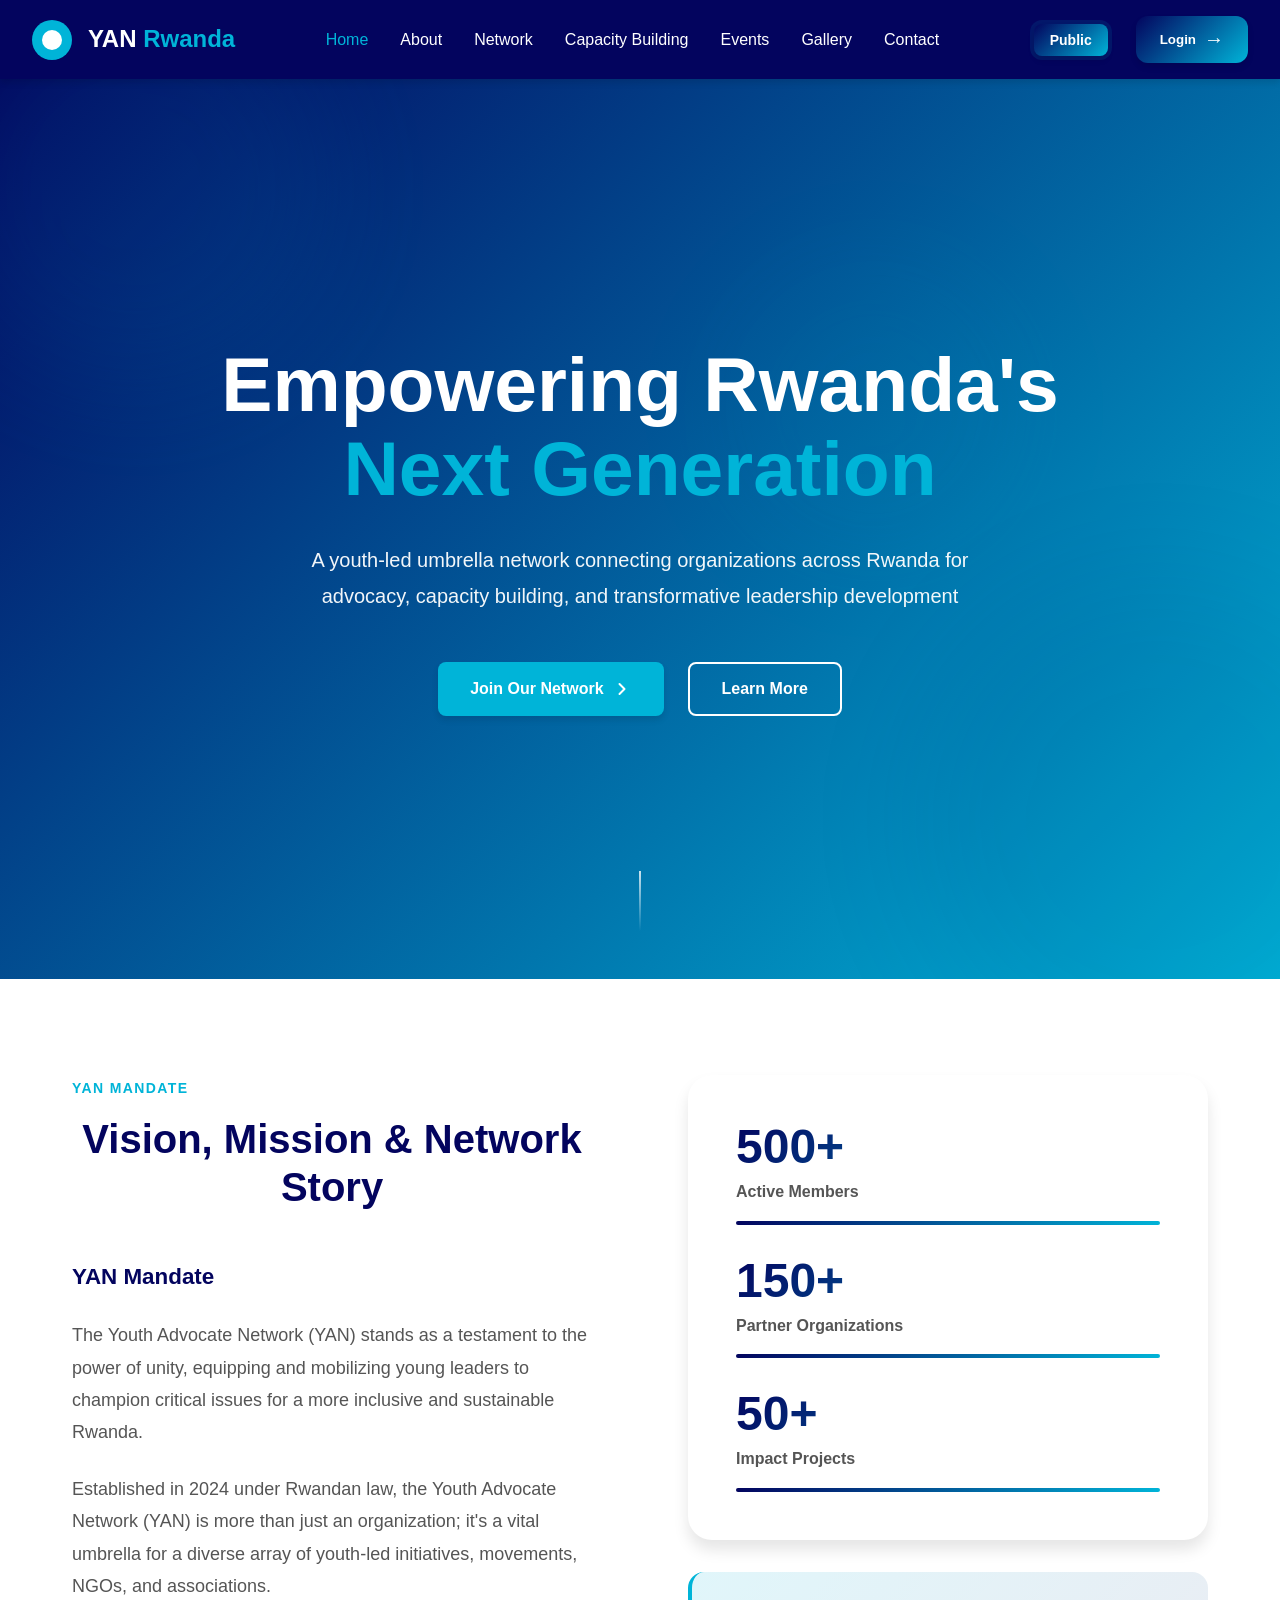
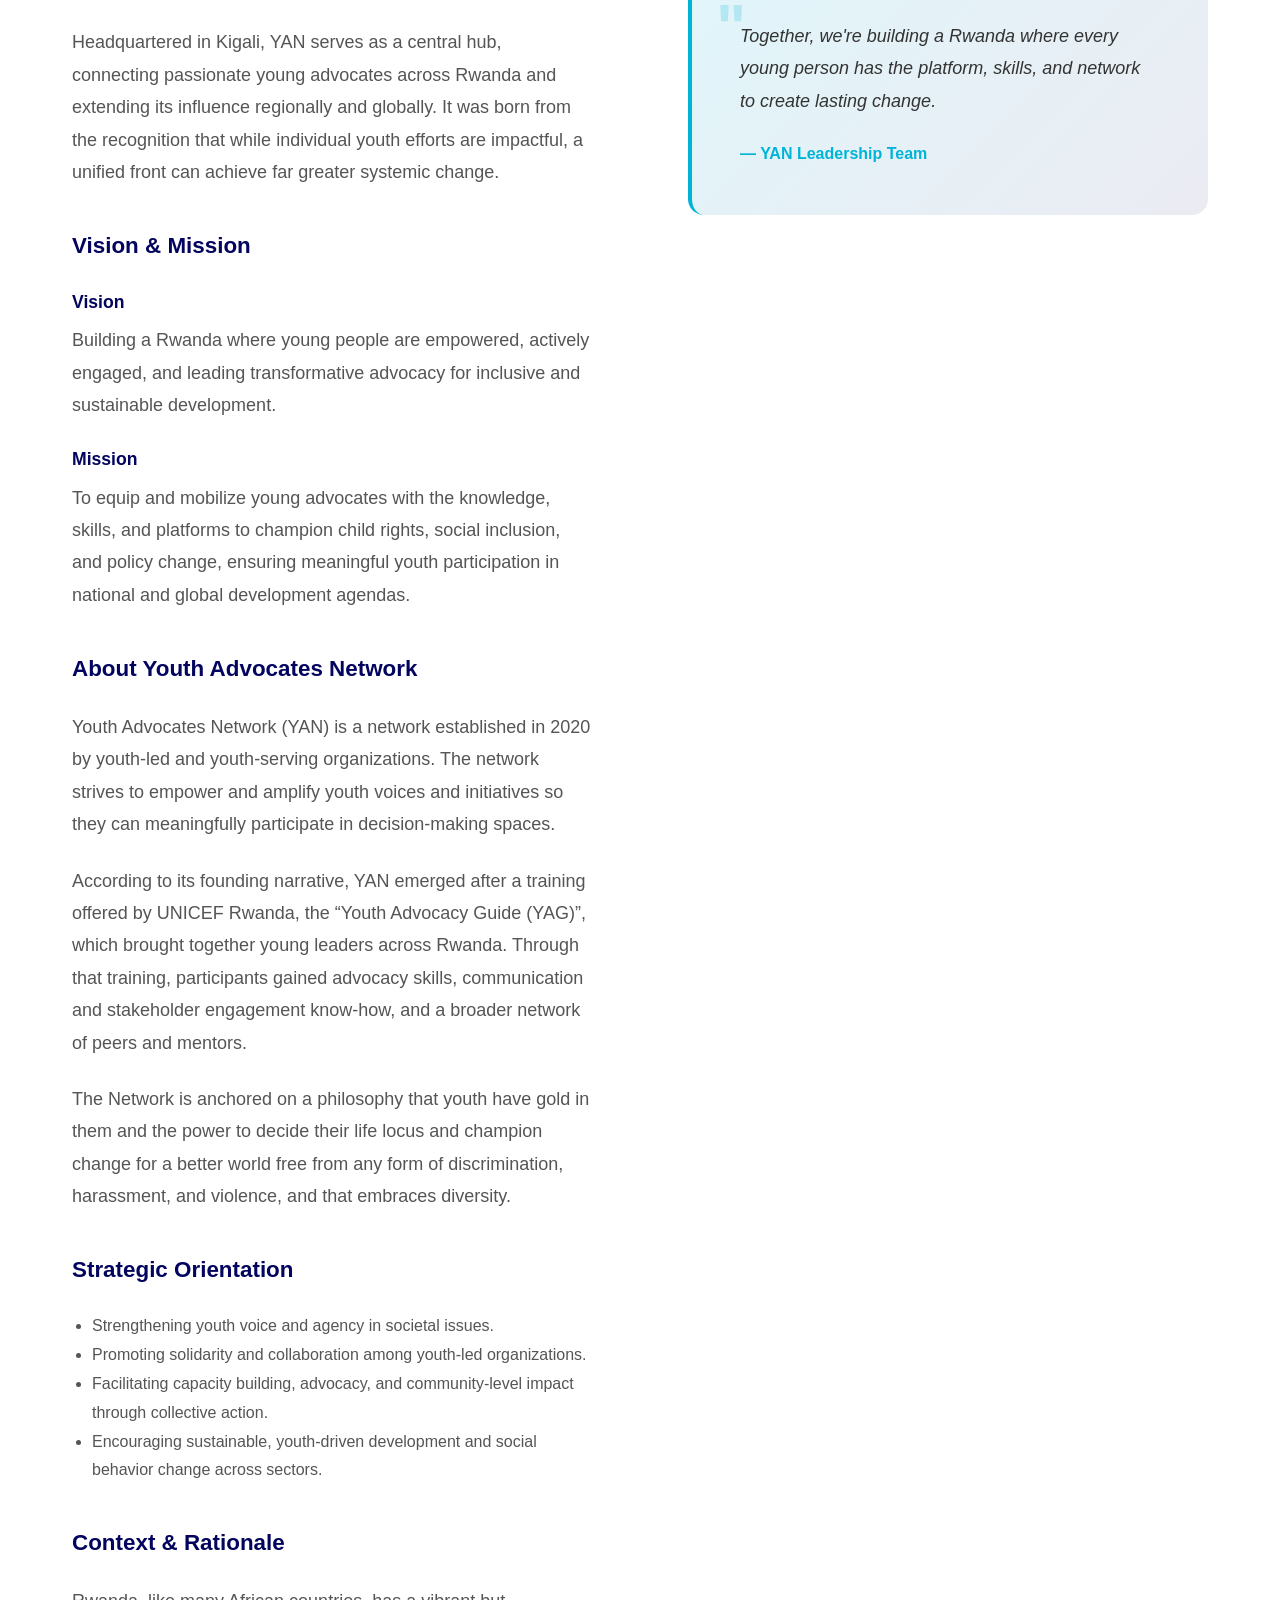
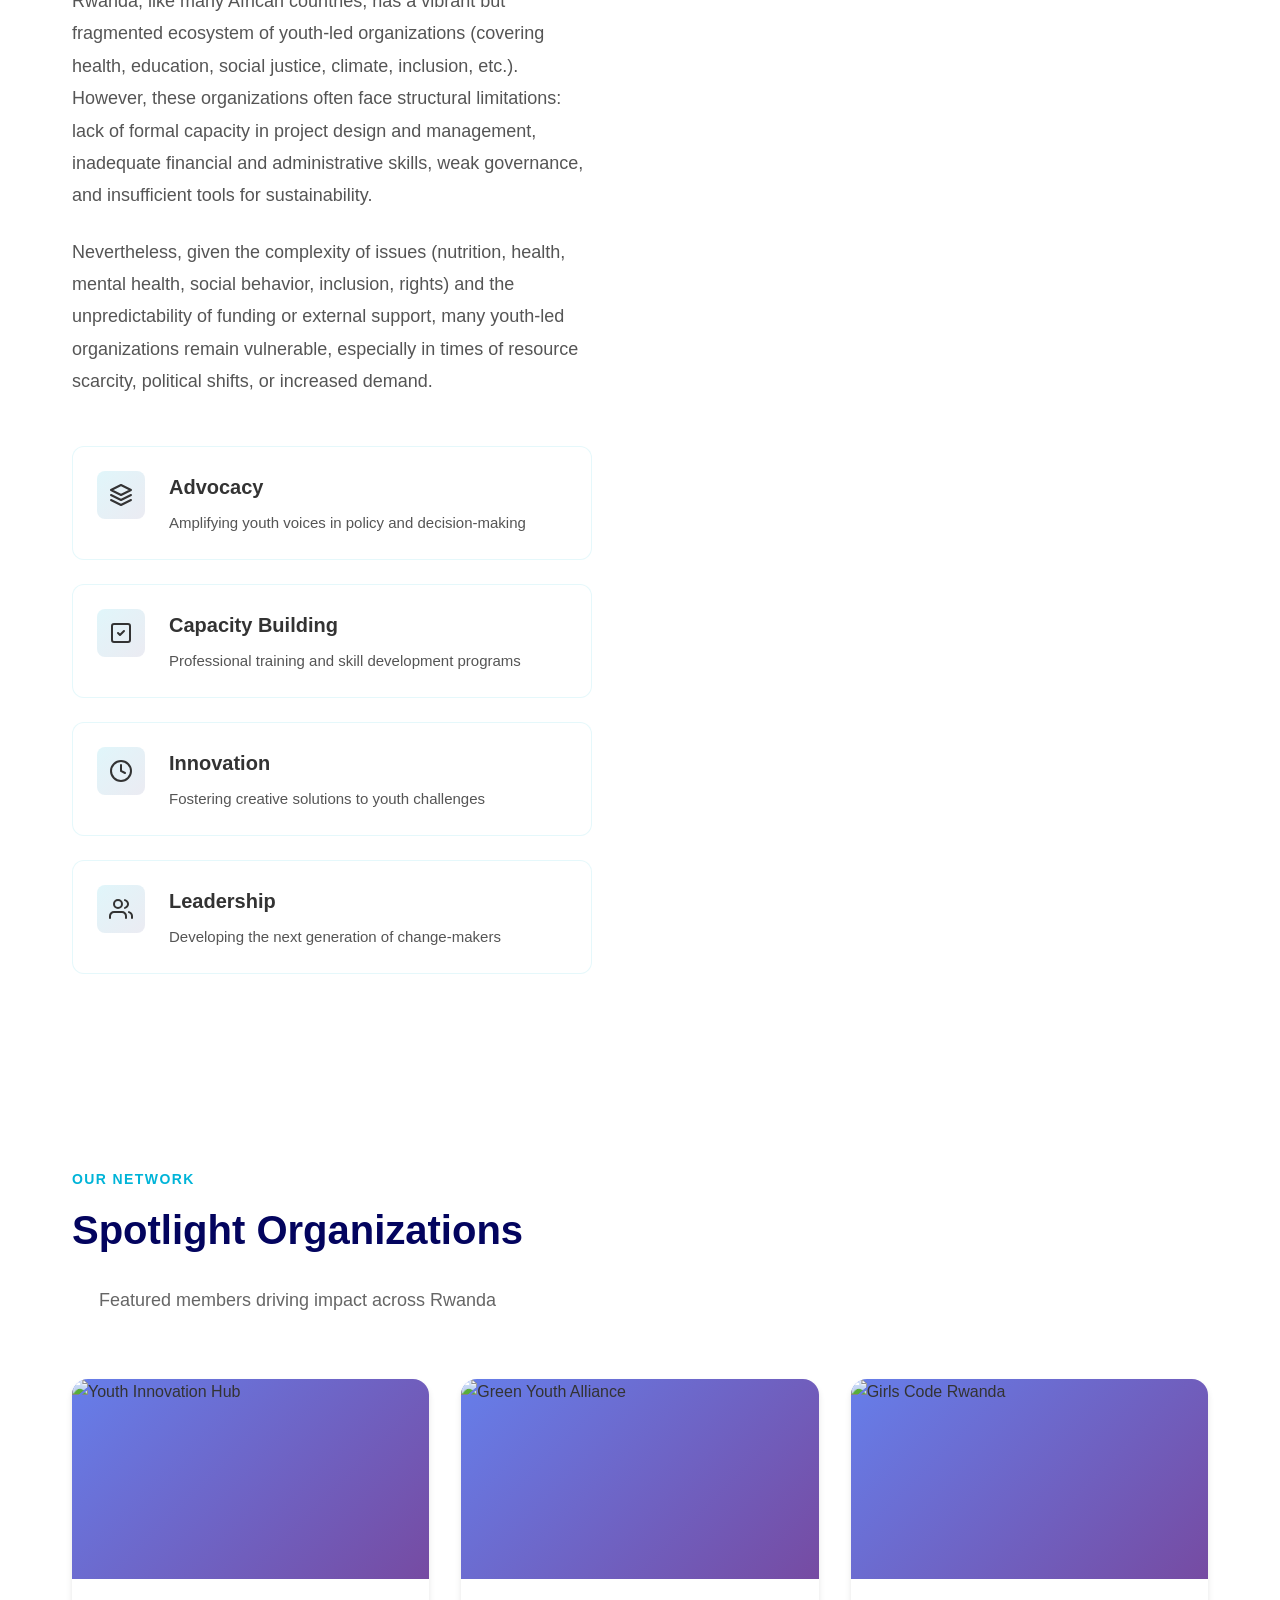
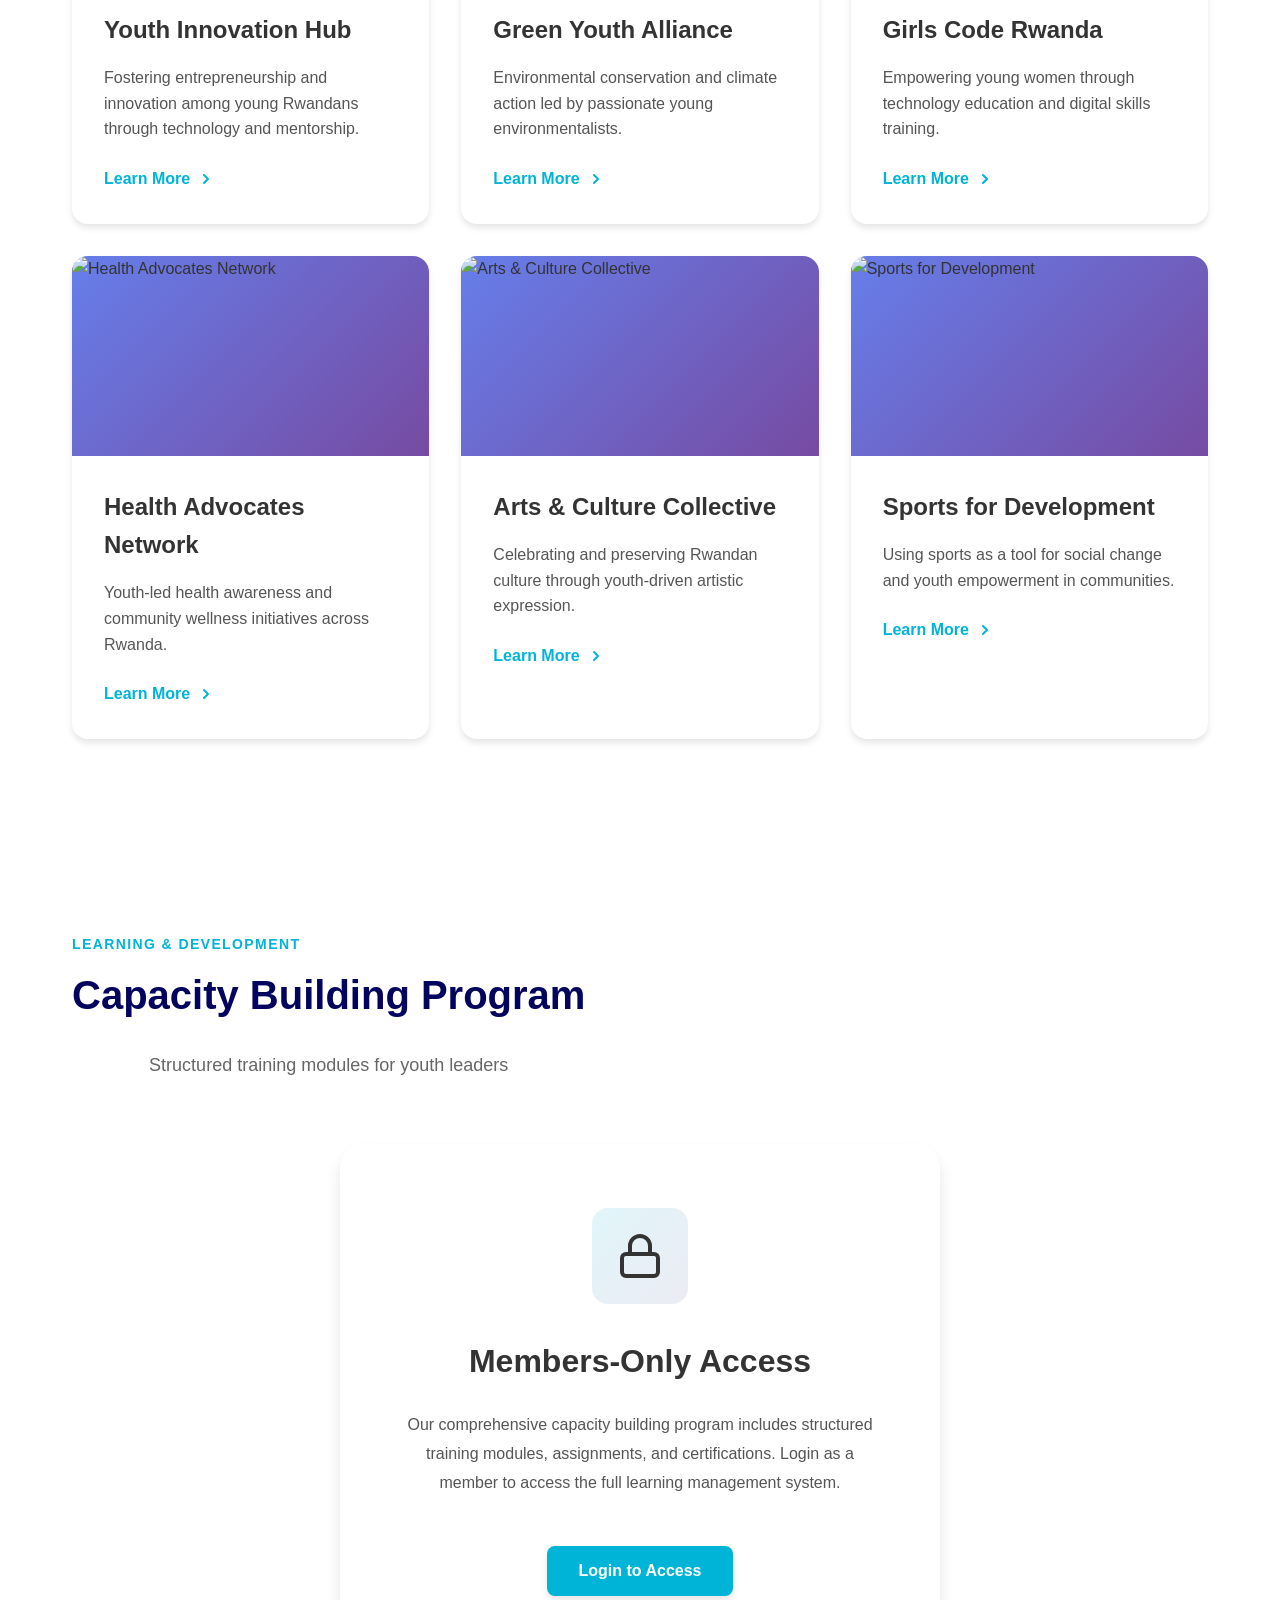
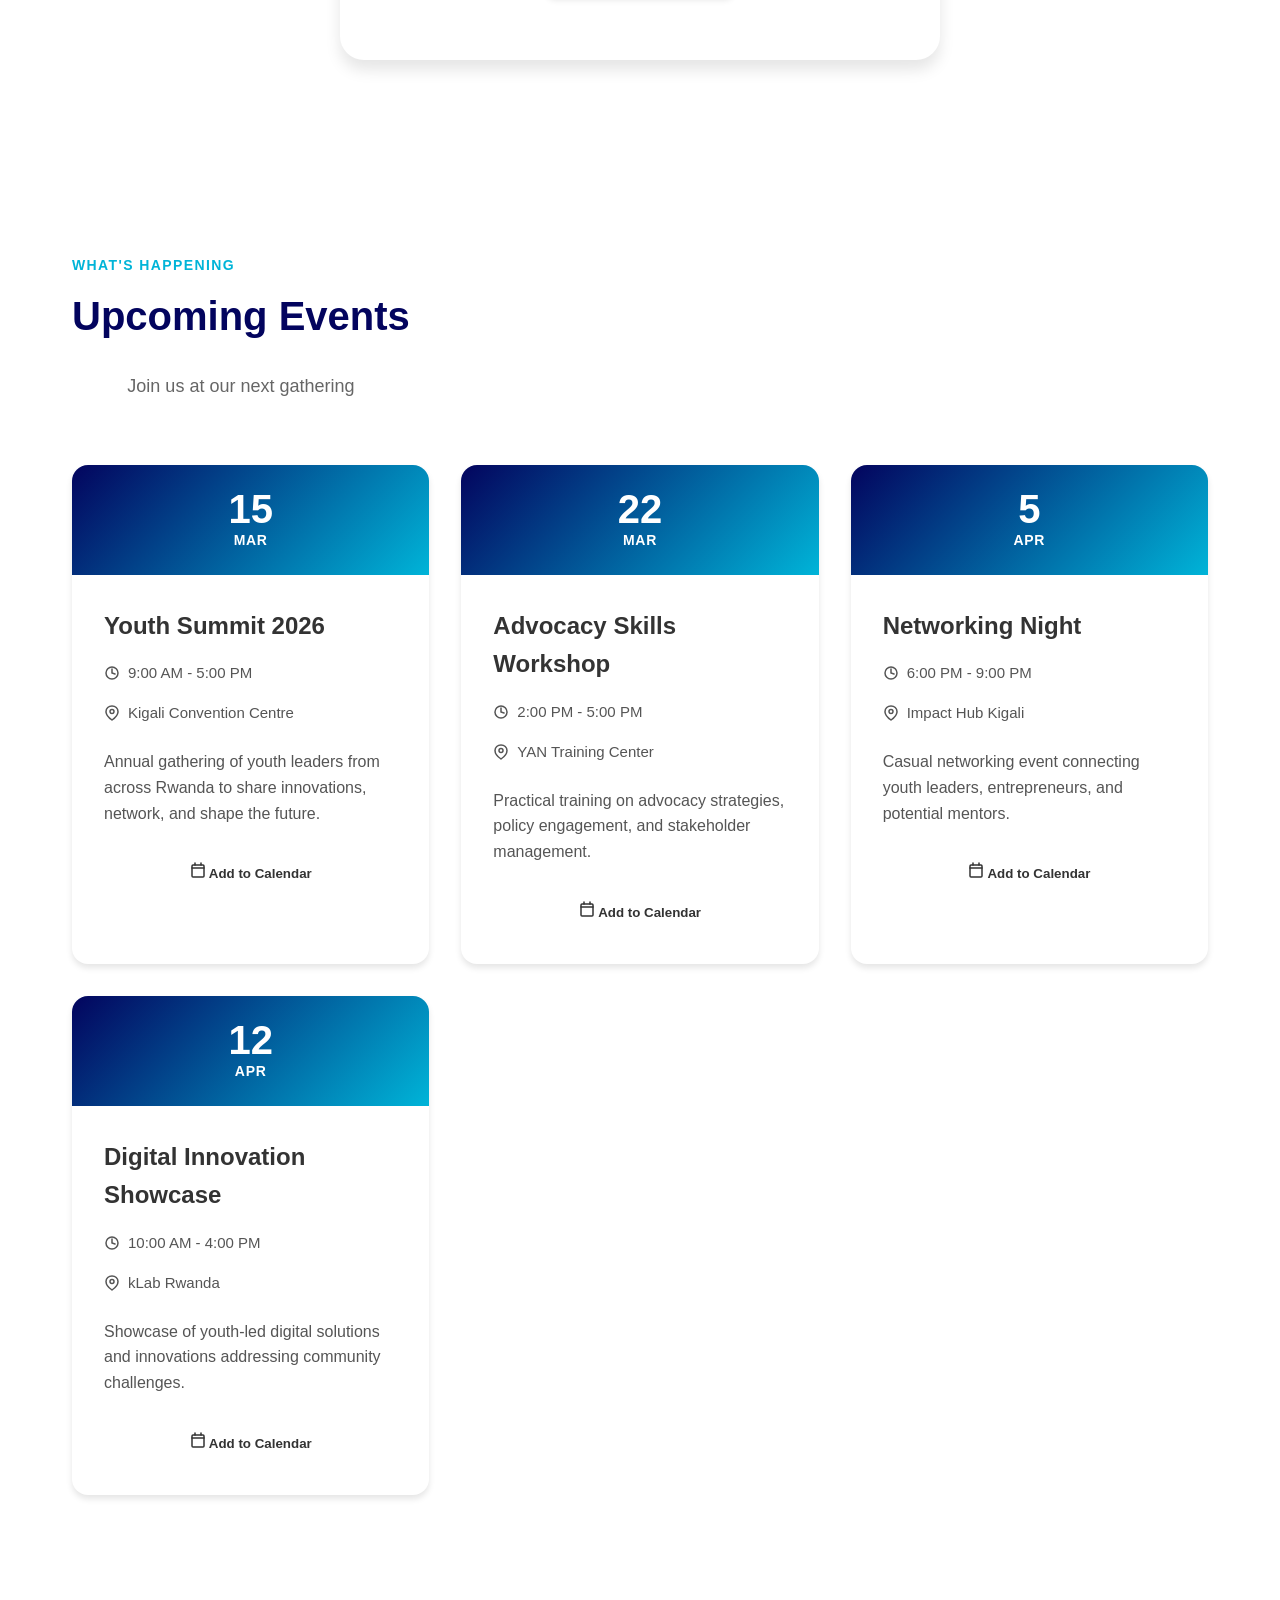
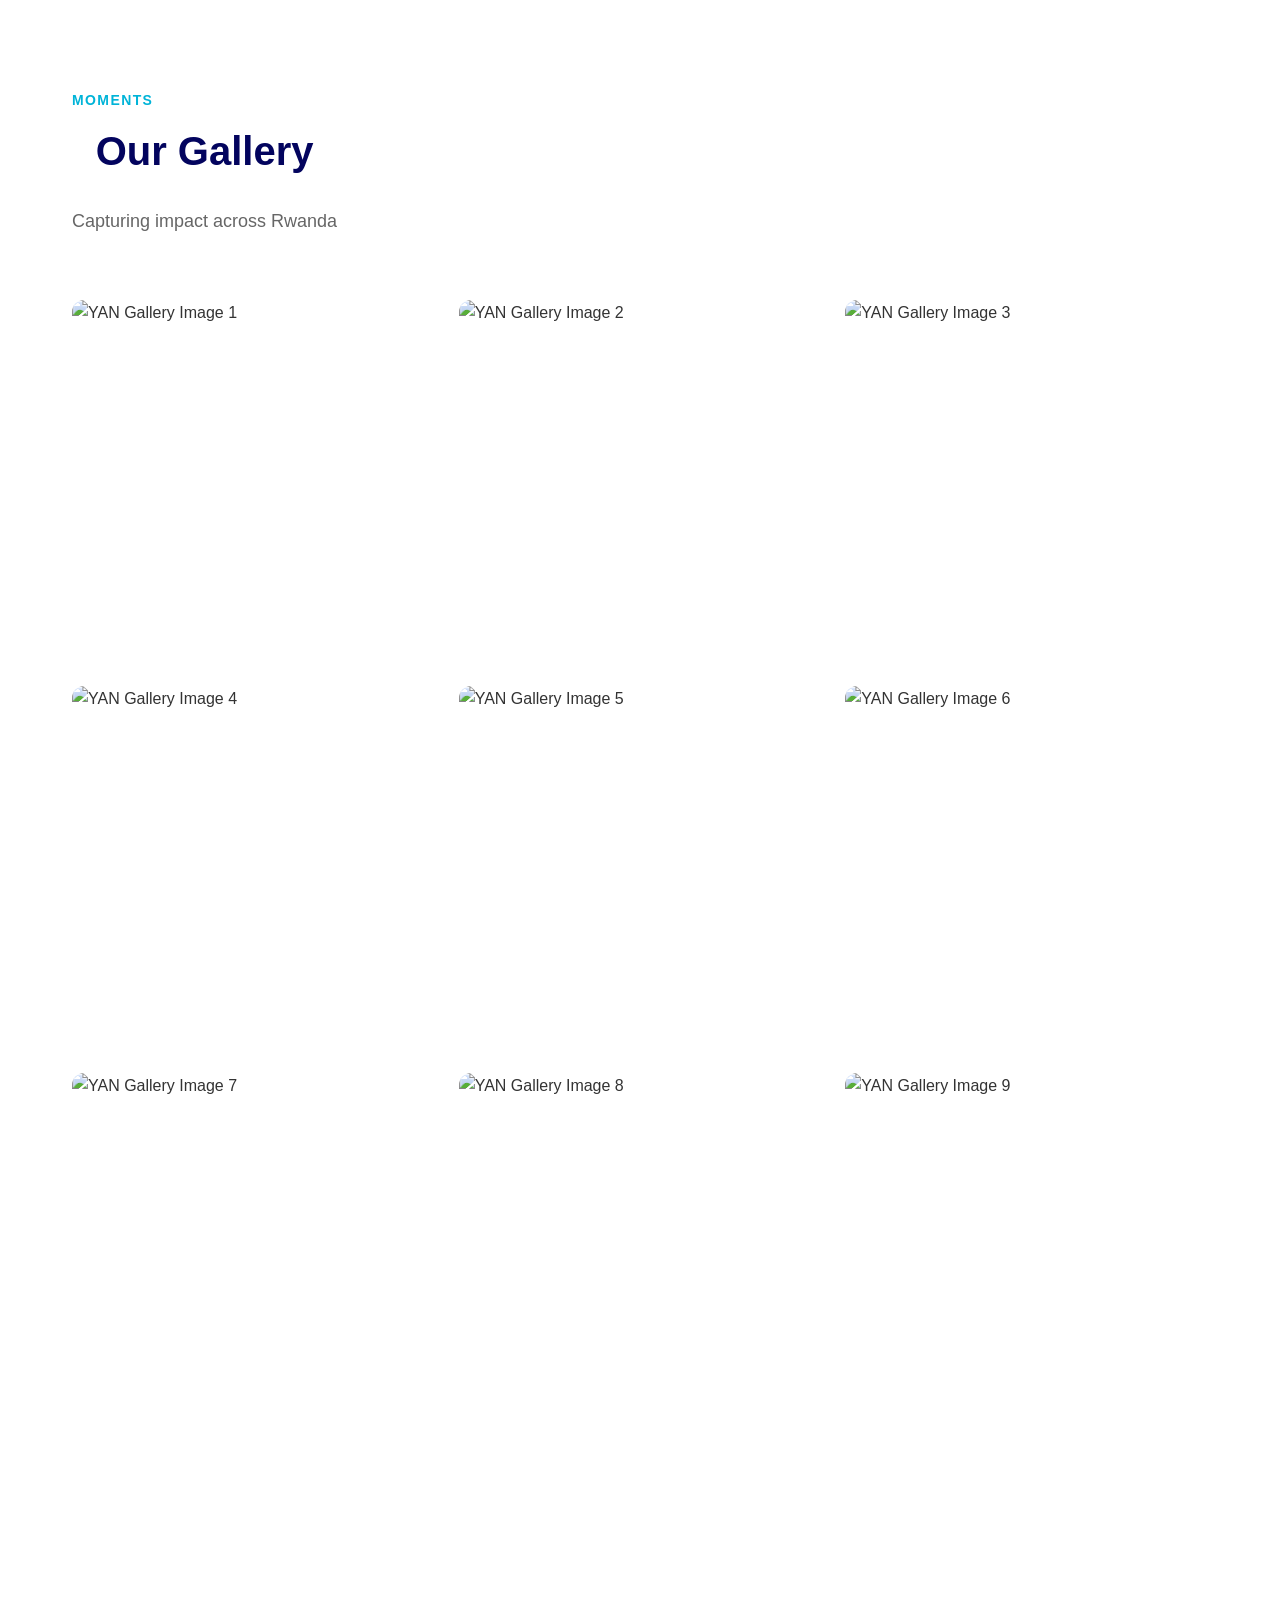
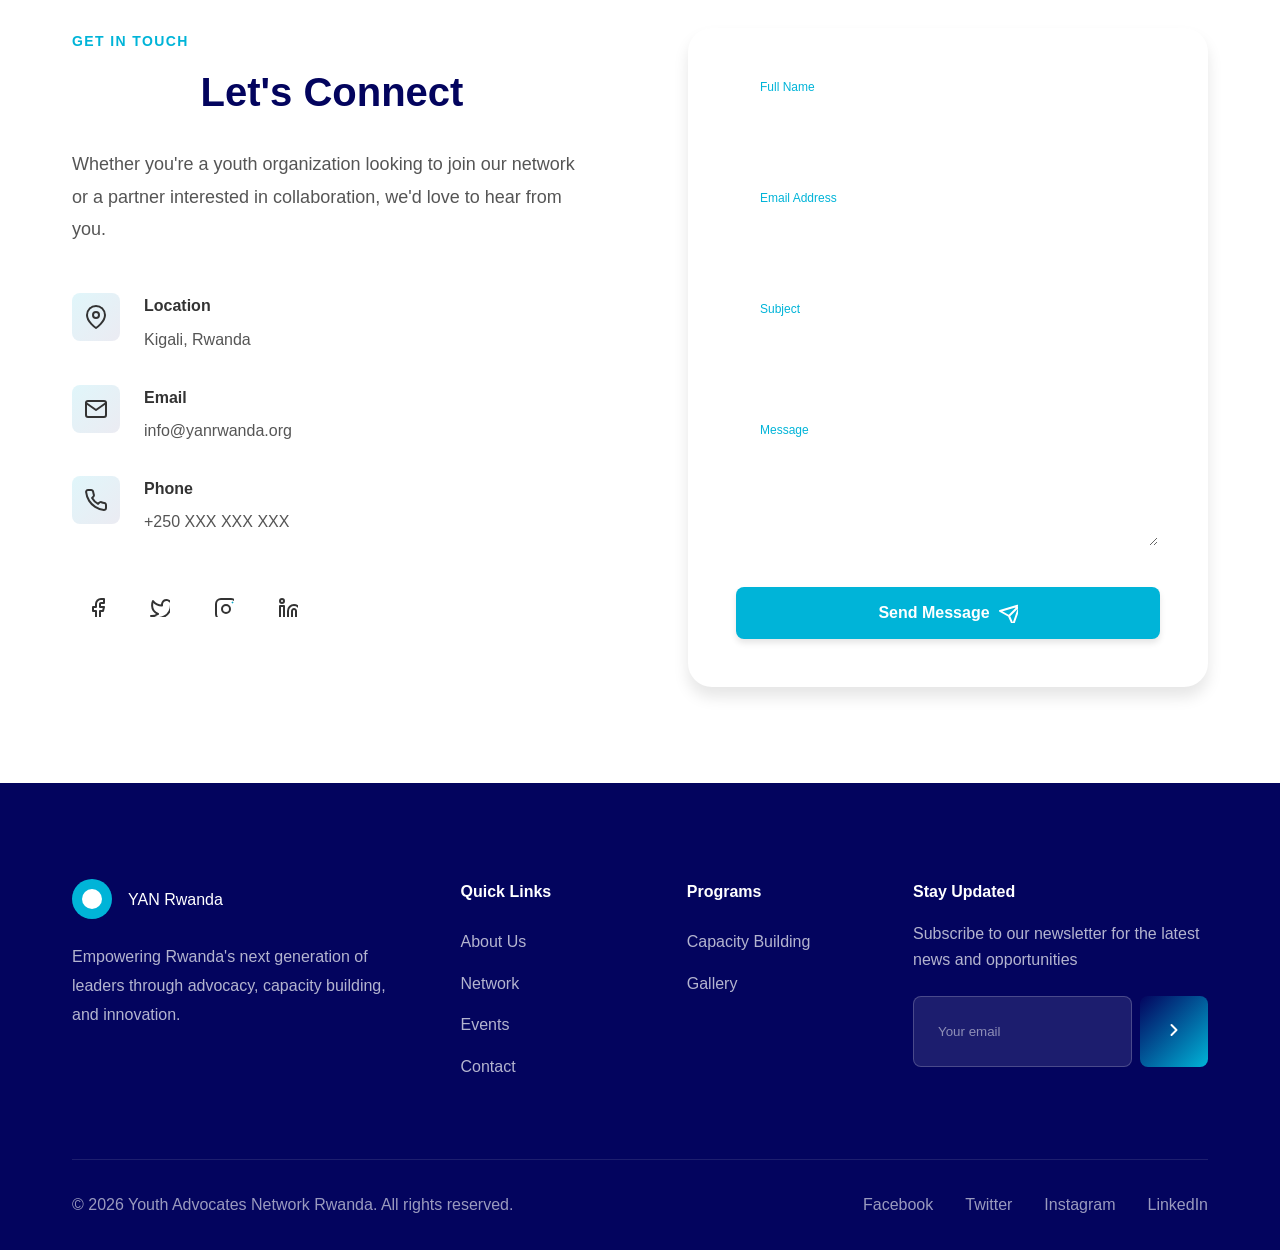
==== commit e539bc20: "Added member's pages" ====
--- a/index.html
+++ b/index.html
@@ -5,9 +5,6 @@
     <meta name="viewport" content="width=device-width, initial-scale=1.0">
     <title>Youth Advocates Network Rwanda | Empowering Young Leaders</title>
     <meta name="description" content="Youth Advocates Network (YAN) is Rwanda's leading youth-led umbrella organization connecting youth organizations for advocacy, capacity building, and innovation.">
-    <link rel="preconnect" href="https://fonts.googleapis.com">
-    <link rel="preconnect" href="https://fonts.gstatic.com" crossorigin>
-    <link href="https://fonts.googleapis.com/css2?family=Syne:wght@400;600;700;800&family=Work+Sans:wght@300;400;500;600&display=swap" rel="stylesheet">
     <link rel="stylesheet" href="styles.css">
 </head>
 <body>
@@ -21,9 +18,9 @@
             </div>
             
             <div class="nav-menu" id="navMenu">
-                <a href="#home" class="nav-link active">Home</a>
+                <a href="/index.html" class="nav-link active">Home</a>
                 <a href="#about" class="nav-link">About</a>
-                <a href="#organizations" class="nav-link">Network</a>
+                <a href="/pages/members/members.html" class="nav-link">Network</a>
                 <a href="#capacity" class="nav-link">Capacity Building</a>
                 <a href="#opportunities" class="nav-link" data-role="member,admin">Opportunities</a>
                 <a href="#events" class="nav-link">Events</a>
@@ -107,13 +104,43 @@
         <div class="container">
             <div class="about-grid">
                 <div class="about-content">
-                    <div class="section-label">Who We Are</div>
-                    <h2 class="section-title">Building Rwanda's Youth Leadership Ecosystem</h2>
+                    <div class="section-label">YAN Mandate</div>
+                    <h2 class="section-title">Vision, Mission & Network Story</h2>
                     
                     <div class="about-text">
-                        <p>Youth Advocates Network (YAN) is Rwanda's premier youth-led umbrella organization, uniting diverse youth organizations under a shared vision of empowerment and impact.</p>
-                        
-                        <p>We serve as the bridge between young leaders and transformative opportunities, providing the platforms, resources, and networks needed to drive meaningful change across Rwanda.</p>
+                        <h3>YAN Mandate</h3>
+                        <p>The Youth Advocate Network (YAN) stands as a testament to the power of unity, equipping and mobilizing young leaders to champion critical issues for a more inclusive and sustainable Rwanda.</p>
+                        <p>Established in 2024 under Rwandan law, the Youth Advocate Network (YAN) is more than just an organization; it's a vital umbrella for a diverse array of youth‑led initiatives, movements, NGOs, and associations.</p>
+                        <p>Headquartered in Kigali, YAN serves as a central hub, connecting passionate young advocates across Rwanda and extending its influence regionally and globally. It was born from the recognition that while individual youth efforts are impactful, a unified front can achieve far greater systemic change.</p>
+
+                        <h3>Vision &amp; Mission</h3>
+                        <div class="vision-mission">
+                            <div class="vm-item">
+                                <h4>Vision</h4>
+                                <p>Building a Rwanda where young people are empowered, actively engaged, and leading transformative advocacy for inclusive and sustainable development.</p>
+                            </div>
+                            <div class="vm-item">
+                                <h4>Mission</h4>
+                                <p>To equip and mobilize young advocates with the knowledge, skills, and platforms to champion child rights, social inclusion, and policy change, ensuring meaningful youth participation in national and global development agendas.</p>
+                            </div>
+                        </div>
+
+                        <h3>About Youth Advocates Network</h3>
+                        <p>Youth Advocates Network (YAN) is a network established in 2020 by youth‑led and youth‑serving organizations. The network strives to empower and amplify youth voices and initiatives so they can meaningfully participate in decision‑making spaces.</p>
+                        <p>According to its founding narrative, YAN emerged after a training offered by UNICEF Rwanda, the “Youth Advocacy Guide (YAG)”, which brought together young leaders across Rwanda. Through that training, participants gained advocacy skills, communication and stakeholder engagement know‑how, and a broader network of peers and mentors.</p>
+                        <p>The Network is anchored on a philosophy that youth have gold in them and the power to decide their life locus and champion change for a better world free from any form of discrimination, harassment, and violence, and that embraces diversity.</p>
+
+                        <h3>Strategic Orientation</h3>
+                        <ul class="about-list">
+                            <li>Strengthening youth voice and agency in societal issues.</li>
+                            <li>Promoting solidarity and collaboration among youth‑led organizations.</li>
+                            <li>Facilitating capacity building, advocacy, and community‑level impact through collective action.</li>
+                            <li>Encouraging sustainable, youth‑driven development and social behavior change across sectors.</li>
+                        </ul>
+
+                        <h3>Context &amp; Rationale</h3>
+                        <p>Rwanda, like many African countries, has a vibrant but fragmented ecosystem of youth‑led organizations (covering health, education, social justice, climate, inclusion, etc.). However, these organizations often face structural limitations: lack of formal capacity in project design and management, inadequate financial and administrative skills, weak governance, and insufficient tools for sustainability.</p>
+                        <p>Nevertheless, given the complexity of issues (nutrition, health, mental health, social behavior, inclusion, rights) and the unpredictability of funding or external support, many youth‑led organizations remain vulnerable, especially in times of resource scarcity, political shifts, or increased demand.</p>
                     </div>
                     
                     <div class="pillars-grid">
@@ -762,6 +789,19 @@
         </div>
     </div>
 
+    <div class="modal" id="orgDetailsModal">
+        <div class="modal-content">
+            <div class="modal-header">
+                <h3 id="orgModalTitle">Organization</h3>
+                <button class="modal-close" data-modal="orgDetailsModal">&times;</button>
+            </div>
+            <div class="modal-body">
+                <img src="" alt="" id="orgModalImage" class="org-modal-image">
+                <div id="orgModalBody" class="org-modal-body"></div>
+            </div>
+        </div>
+    </div>
+
     <div class="modal" id="galleryModal">
         <button class="modal-close gallery-close">&times;</button>
         <div class="gallery-modal-content">
--- a/styles.css
+++ b/styles.css
@@ -4,25 +4,29 @@
 
 :root {
     /* Colors */
-    --primary: #06b6d4;
-    --primary-dark: #0891b2;
-    --secondary: #1e293b;
-    --accent: #f59e0b;
+    --primary: #00B4D8;
+    --primary-dark: #0096B8;
+    --secondary: #03045E;
+    --accent: #00B4D8;
+    --background-color: #FFFFFF;
+    --text-color: #333333;
+    --text-light-color: #666666;
+    --border-color: #E0E0E0;
     
     /* Gradients */
-    --gradient-primary: linear-gradient(135deg, #06b6d4 0%, #3b82f6 100%);
-    --gradient-hero: linear-gradient(135deg, #0891b2 0%, #1e40af 50%, #6366f1 100%);
-    --gradient-card: linear-gradient(135deg, rgba(6, 182, 212, 0.1) 0%, rgba(99, 102, 241, 0.1) 100%);
+    --gradient-primary: linear-gradient(135deg, #03045E 0%, #00B4D8 100%);
+    --gradient-hero: linear-gradient(135deg, #03045E 0%, #00B4D8 100%);
+    --gradient-card: linear-gradient(135deg, rgba(0, 180, 216, 0.12) 0%, rgba(3, 4, 94, 0.08) 100%);
     
     /* Backgrounds */
-    --bg-primary: #F9FAFB;
-    --bg-card: #ffffff;
-    --bg-dark: #0f172a;
+    --bg-primary: var(--background-color);
+    --bg-card: #FFFFFF;
+    --bg-dark: #03045E;
     
     /* Text */
-    --text-primary: #1e293b;
-    --text-secondary: #64748b;
-    --text-light: #94a3b8;
+    --text-primary: var(--text-color);
+    --text-secondary: #555555;
+    --text-light: var(--text-light-color);
     
     /* Spacing */
     --space-xs: 0.5rem;
@@ -34,22 +38,22 @@
     --space-3xl: 6rem;
     
     /* Typography */
-    --font-display: 'Syne', sans-serif;
-    --font-body: 'Work Sans', -apple-system, BlinkMacSystemFont, sans-serif;
+    --font-display: 'Segoe UI', Tahoma, Geneva, Verdana, sans-serif;
+    --font-body: 'Segoe UI', Tahoma, Geneva, Verdana, sans-serif;
     
     /* Shadows */
-    --shadow-sm: 0 1px 2px 0 rgba(0, 0, 0, 0.05);
-    --shadow-md: 0 4px 6px -1px rgba(0, 0, 0, 0.1), 0 2px 4px -1px rgba(0, 0, 0, 0.06);
-    --shadow-lg: 0 10px 15px -3px rgba(0, 0, 0, 0.1), 0 4px 6px -2px rgba(0, 0, 0, 0.05);
-    --shadow-xl: 0 20px 25px -5px rgba(0, 0, 0, 0.1), 0 10px 10px -5px rgba(0, 0, 0, 0.04);
-    --shadow-2xl: 0 25px 50px -12px rgba(0, 0, 0, 0.25);
+    --shadow-sm: 0 1px 3px rgba(0, 0, 0, 0.1);
+    --shadow-md: 0 4px 6px rgba(0, 0, 0, 0.1);
+    --shadow-lg: 0 10px 15px rgba(0, 0, 0, 0.1);
+    --shadow-xl: 0 20px 25px rgba(0, 0, 0, 0.12);
+    --shadow-2xl: 0 25px 50px rgba(0, 0, 0, 0.15);
     
     /* Border Radius */
-    --radius-sm: 0.375rem;
-    --radius-md: 0.5rem;
-    --radius-lg: 0.75rem;
-    --radius-xl: 1rem;
-    --radius-2xl: 1.5rem;
+    --radius-sm: 4px;
+    --radius-md: 8px;
+    --radius-lg: 12px;
+    --radius-xl: 16px;
+    --radius-2xl: 24px;
     
     /* Transitions */
     --transition-fast: 150ms cubic-bezier(0.4, 0, 0.2, 1);
@@ -77,8 +81,8 @@
 
 body {
     font-family: var(--font-body);
-    color: var(--text-primary);
-    background: var(--bg-primary);
+    color: var(--text-color);
+    background: var(--background-color);
     line-height: 1.6;
     overflow-x: hidden;
 }
@@ -128,17 +132,21 @@
 
 .section-title {
     font-family: var(--font-display);
-    font-size: clamp(2rem, 4vw, 3rem);
-    font-weight: 800;
+    font-size: 2.5rem;
+    font-weight: 700;
     line-height: 1.2;
-    margin-bottom: var(--space-md);
-    color: var(--text-primary);
+    margin-bottom: var(--space-lg);
+    color: var(--secondary);
+    text-align: center;
 }
 
 .section-description {
     font-size: 1.125rem;
-    color: var(--text-secondary);
+    color: var(--text-light);
     max-width: 600px;
+    text-align: center;
+    margin-left: auto;
+    margin-right: auto;
 }
 
 .section-header {
@@ -153,18 +161,20 @@
    ================================ */
 
 .navbar {
-    position: fixed;
+    position: sticky;
     top: 0;
     left: 0;
     right: 0;
     z-index: var(--z-sticky);
     transition: all var(--transition-base);
-    padding: var(--space-md) 0;
+    padding: var(--space-sm) 0;
+    background: var(--secondary);
+    color: white;
+    box-shadow: var(--shadow-md);
 }
 
 .navbar.scrolled {
-    background: rgba(255, 255, 255, 0.95);
-    backdrop-filter: blur(10px);
+    background: var(--secondary);
     box-shadow: var(--shadow-md);
     padding: var(--space-sm) 0;
 }
@@ -192,7 +202,7 @@
     width: 40px;
     height: 40px;
     border-radius: 50%;
-    background: var(--gradient-primary);
+    background: var(--primary);
     position: relative;
 }
 
@@ -209,10 +219,7 @@
 }
 
 .brand-accent {
-    background: var(--gradient-primary);
-    -webkit-background-clip: text;
-    -webkit-text-fill-color: transparent;
-    background-clip: text;
+    color: var(--primary);
 }
 
 .nav-menu {
@@ -223,26 +230,14 @@
 
 .nav-link {
     font-weight: 500;
-    color: var(--text-primary);
+    color: white;
     transition: color var(--transition-fast);
     position: relative;
     padding: var(--space-xs) 0;
 }
 
 .nav-link::after {
-    content: '';
-    position: absolute;
-    bottom: 0;
-    left: 0;
-    width: 0;
-    height: 2px;
-    background: var(--gradient-primary);
-    transition: width var(--transition-base);
-}
-
-.nav-link:hover::after,
-.nav-link.active::after {
-    width: 100%;
+    display: none;
 }
 
 .nav-link:hover,
@@ -388,7 +383,7 @@
     display: block;
     width: 28px;
     height: 3px;
-    background: var(--text-primary);
+    background: white;
     border-radius: 3px;
     transition: all var(--transition-base);
 }
@@ -447,7 +442,7 @@
 .shape-1 {
     width: 400px;
     height: 400px;
-    background: rgba(99, 102, 241, 0.4);
+    background: rgba(0, 180, 216, 0.28);
     top: -10%;
     left: -5%;
     animation-delay: 0s;
@@ -456,21 +451,19 @@
 .shape-2 {
     width: 500px;
     height: 500px;
-    background: rgba(6, 182, 212, 0.4);
+    background: rgba(3, 4, 94, 0.25);
     bottom: -10%;
     right: -10%;
     animation-delay: 5s;
 }
-
 .shape-3 {
     width: 300px;
     height: 300px;
-    background: rgba(245, 158, 11, 0.4);
-    top: 40%;
+    background: rgba(0, 150, 184, 0.22);
+    top: 20%;
     right: 20%;
     animation-delay: 10s;
 }
-
 @keyframes float {
     0%, 100% {
         transform: translate(0, 0) scale(1);
@@ -516,10 +509,7 @@
 }
 
 .title-highlight {
-    background: linear-gradient(to right, #06b6d4, #f59e0b);
-    -webkit-background-clip: text;
-    -webkit-text-fill-color: transparent;
-    background-clip: text;
+    color: var(--primary);
 }
 
 .hero-subtitle {
@@ -543,8 +533,8 @@
     display: inline-flex;
     align-items: center;
     gap: var(--space-xs);
-    padding: 1rem 2rem;
-    border-radius: var(--radius-lg);
+    padding: var(--space-sm) var(--space-lg);
+    border-radius: var(--radius-md);
     font-weight: 600;
     font-size: 1rem;
     transition: all var(--transition-base);
@@ -552,25 +542,26 @@
 }
 
 .btn-primary {
+    background: var(--primary);
+    color: white;
+    box-shadow: var(--shadow-md);
+}
+
+.btn-primary:hover {
+    background: var(--primary-dark);
+    transform: translateY(-2px);
+    box-shadow: var(--shadow-lg);
+}
+
+.btn-secondary {
+    background: transparent;
+    color: white;
+    border: 2px solid white;
+}
+
+.btn-secondary:hover {
     background: white;
-    color: var(--primary);
-    box-shadow: var(--shadow-lg);
-}
-
-.btn-primary:hover {
-    transform: translateY(-3px);
-    box-shadow: var(--shadow-2xl);
-}
-
-.btn-secondary {
-    background: rgba(255, 255, 255, 0.2);
-    color: white;
-    backdrop-filter: blur(10px);
-    border: 2px solid rgba(255, 255, 255, 0.3);
-}
-
-.btn-secondary:hover {
-    background: rgba(255, 255, 255, 0.3);
+    color: var(--secondary);
     transform: translateY(-2px);
 }
 
@@ -641,6 +632,32 @@
     font-size: 1.125rem;
     line-height: 1.8;
     color: var(--text-secondary);
+}
+
+.about-text h3 {
+    font-family: var(--font-display);
+    font-size: 1.4rem;
+    font-weight: 700;
+    color: var(--secondary);
+    margin-top: var(--space-sm);
+}
+
+.about-text h4 {
+    font-size: 1.1rem;
+    font-weight: 600;
+    color: var(--secondary);
+    margin-bottom: var(--space-xs);
+}
+
+.about-list {
+    padding-left: 1.25rem;
+    color: var(--text-secondary);
+    line-height: 1.8;
+}
+
+.vision-mission {
+    display: grid;
+    gap: var(--space-md);
 }
 
 .pillars-grid {
@@ -1313,7 +1330,7 @@
     border-radius: var(--radius-md);
     display: flex;
     align-items: center;
-    justify-content: center;
+    background: rgba(0, 150, 184, 0.22);
     font-size: 1.25rem;
 }
 
@@ -2376,6 +2393,22 @@
 
 .modal-form {
     padding: var(--space-xl);
+}
+
+.modal-body {
+    padding: 0 var(--space-xl) var(--space-xl);
+}
+
+.org-modal-image {
+    width: 100%;
+    height: auto;
+    border-radius: var(--radius-lg);
+    margin-bottom: var(--space-md);
+}
+
+.org-modal-body ul {
+    margin-left: 1.25rem;
+    margin-top: var(--space-sm);
 }
 
 .gallery-close {
@@ -2499,6 +2532,17 @@
     .hamburger {
         display: flex;
     }
+
+    .nav-link {
+        color: var(--secondary);
+        width: 100%;
+        display: block;
+        padding: 12px 0;
+    }
+
+    .nav-link:hover, .nav-link.active{
+        color: var(--primary);
+    }
     
     .nav-actions {
         display: none;
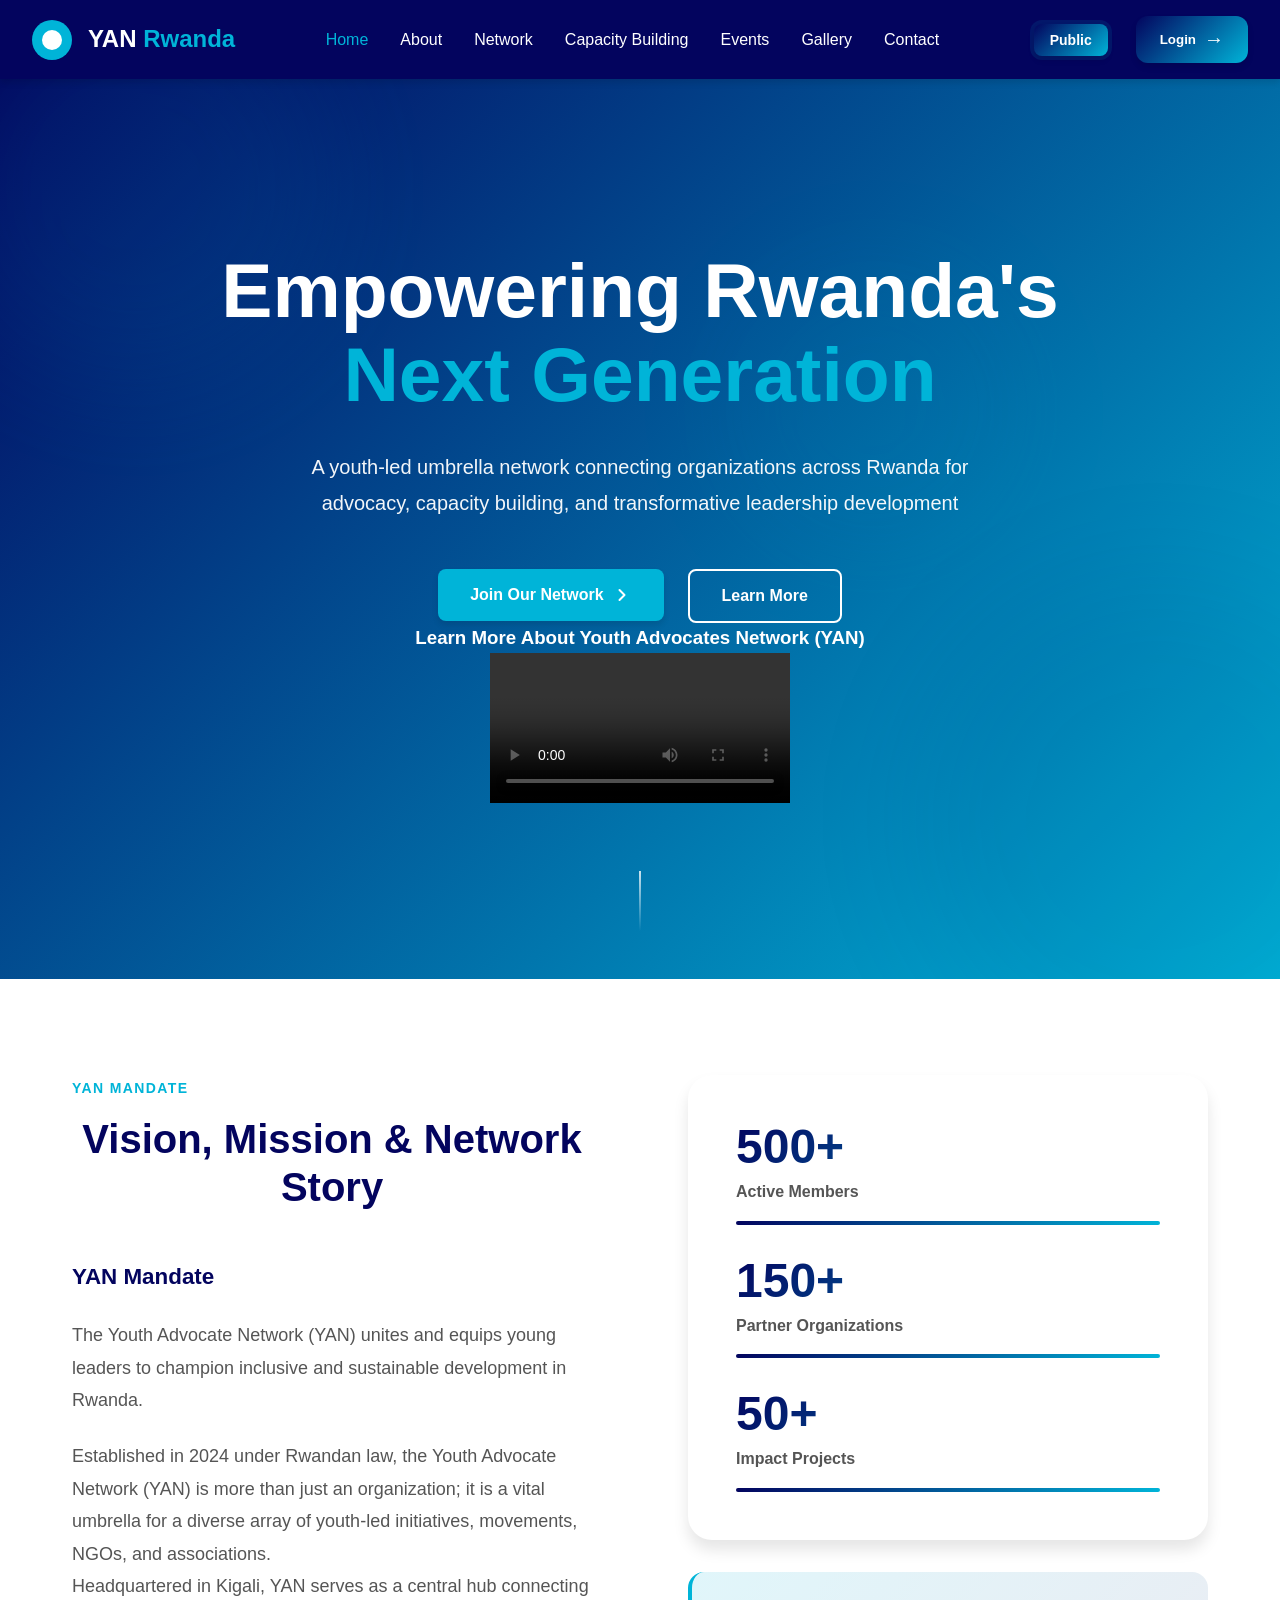
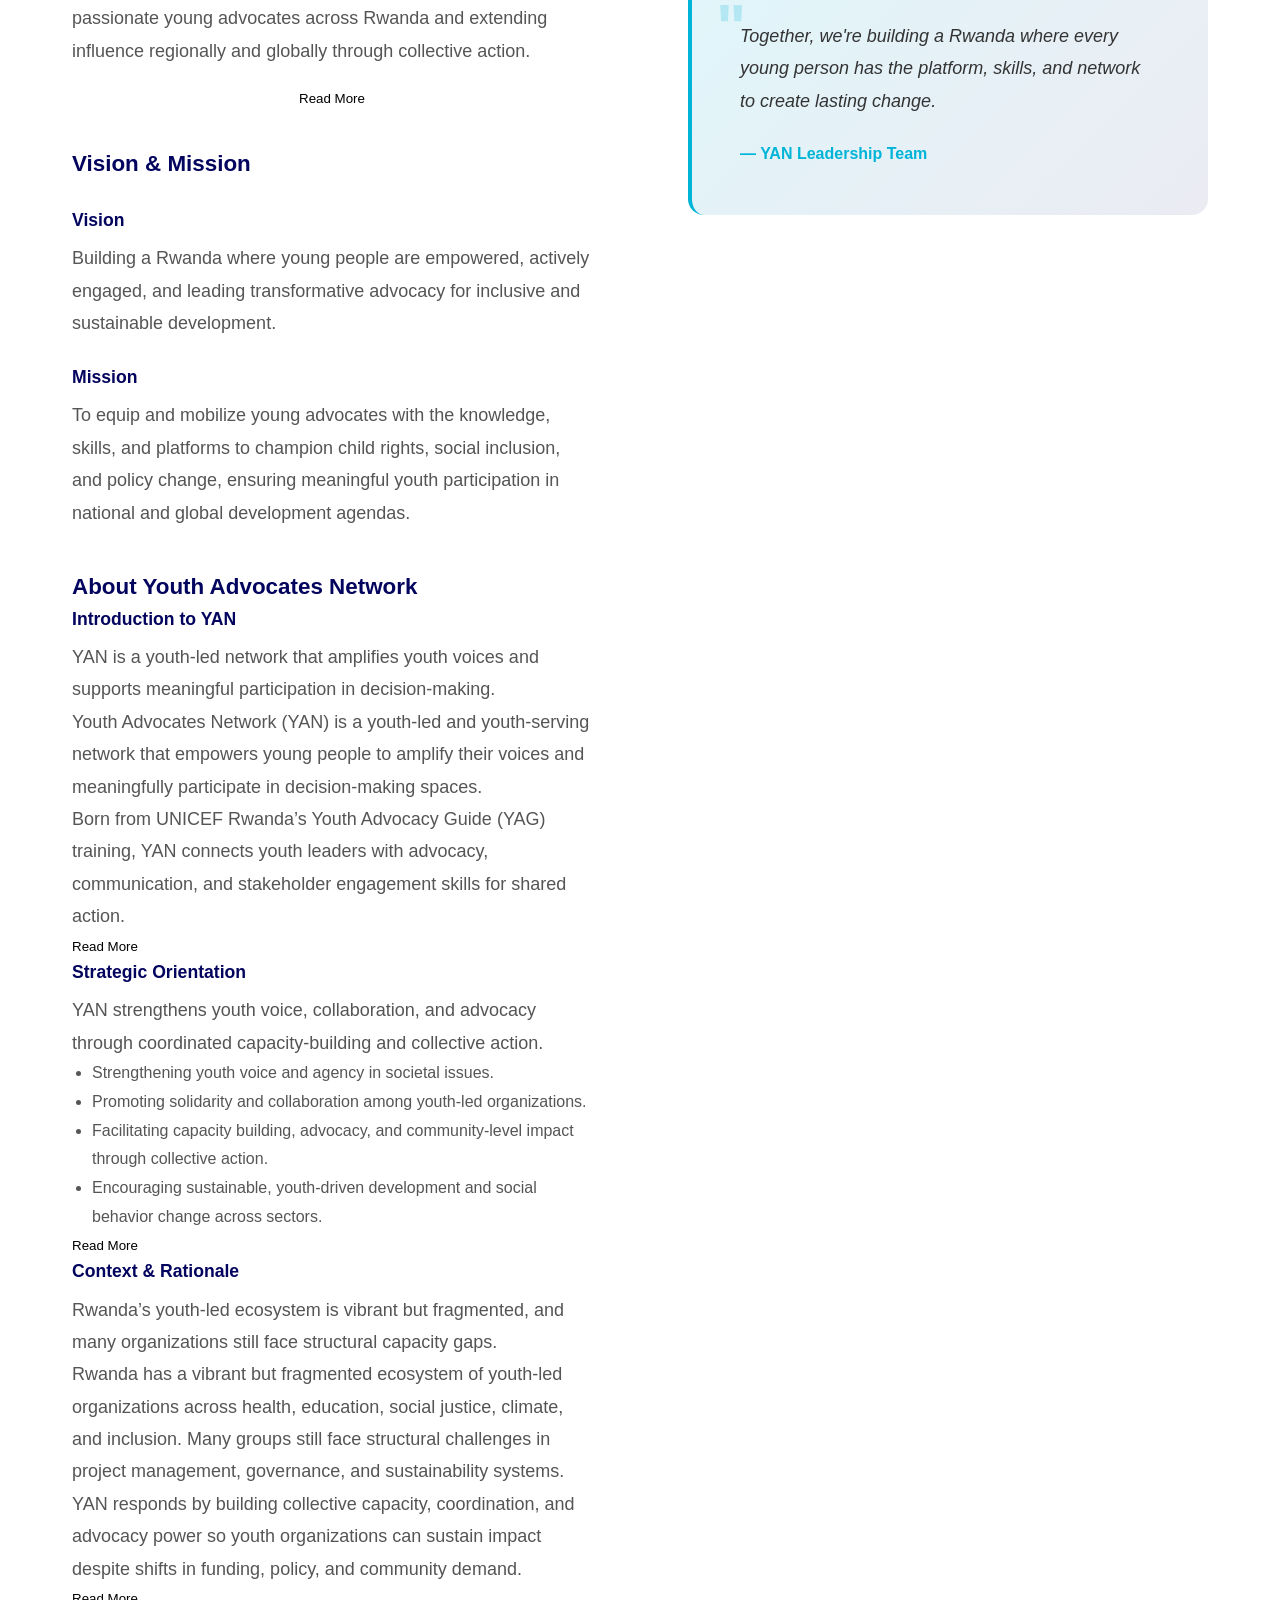
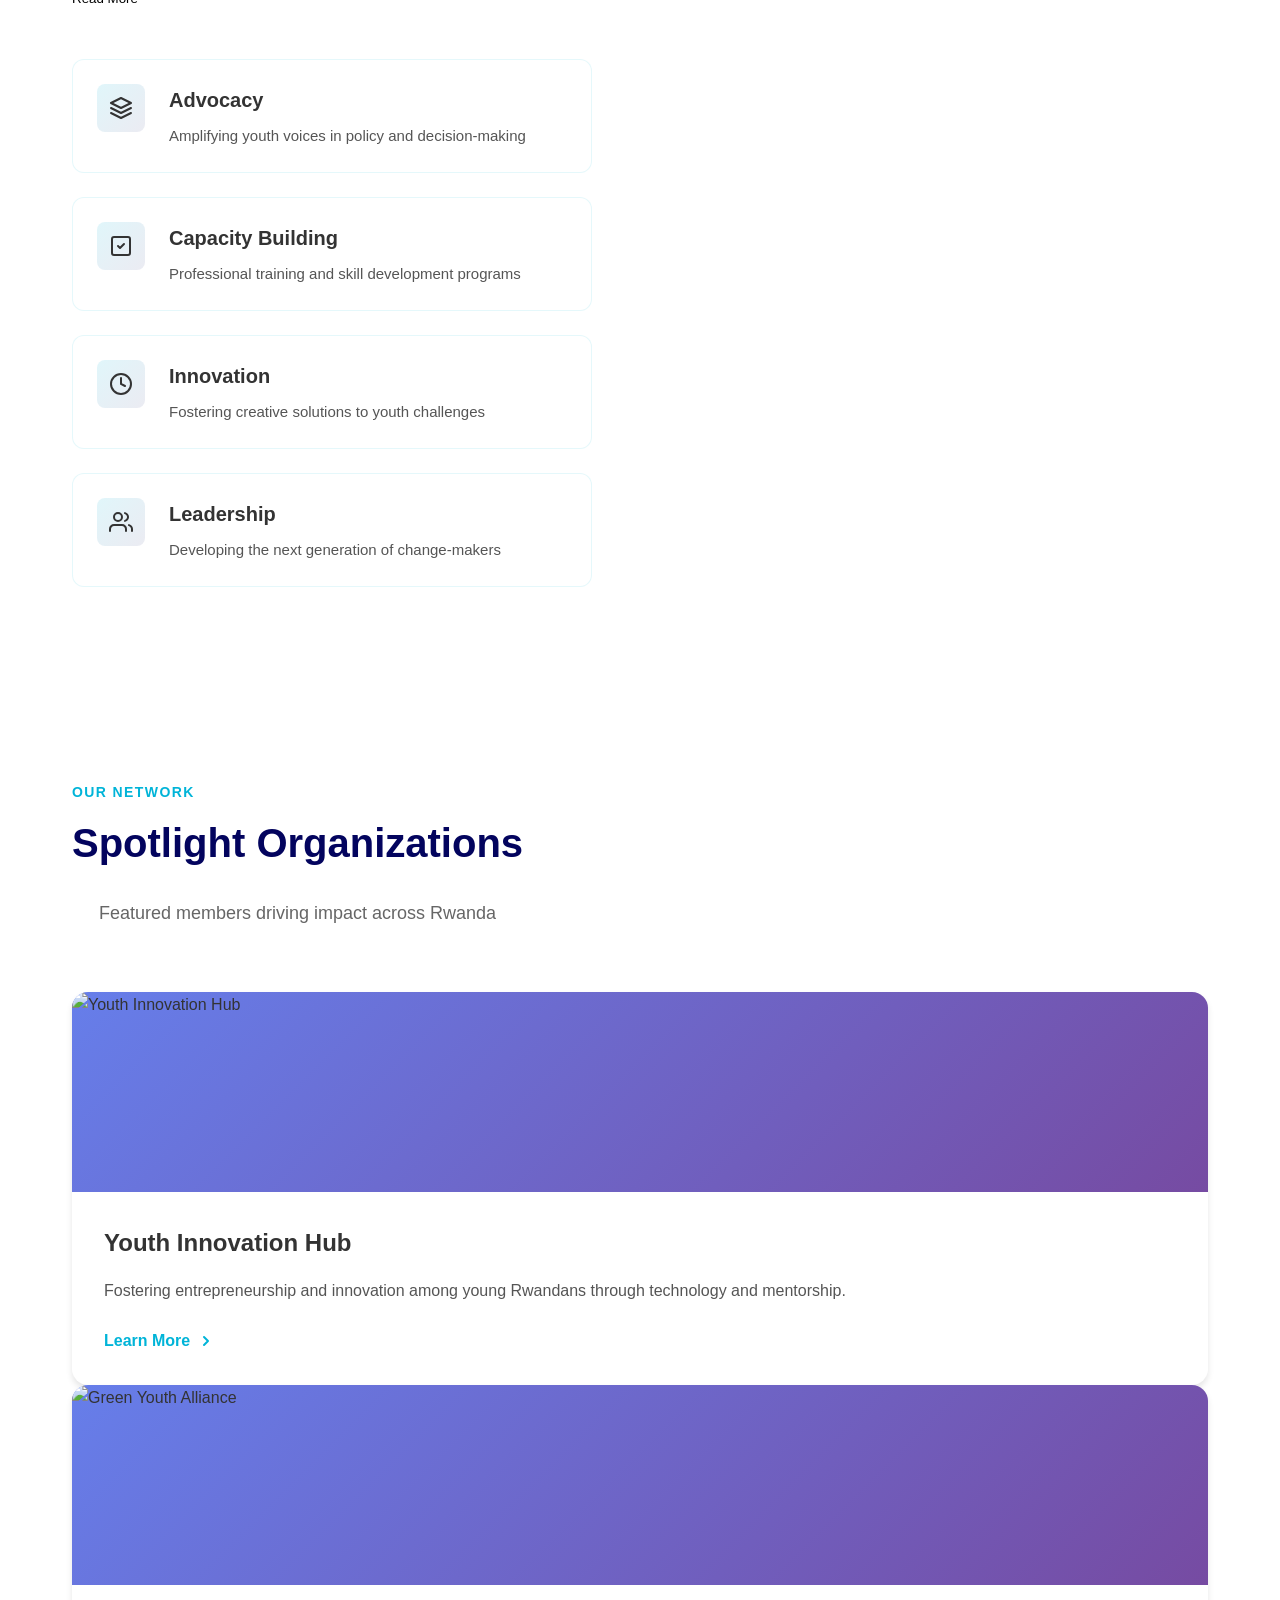
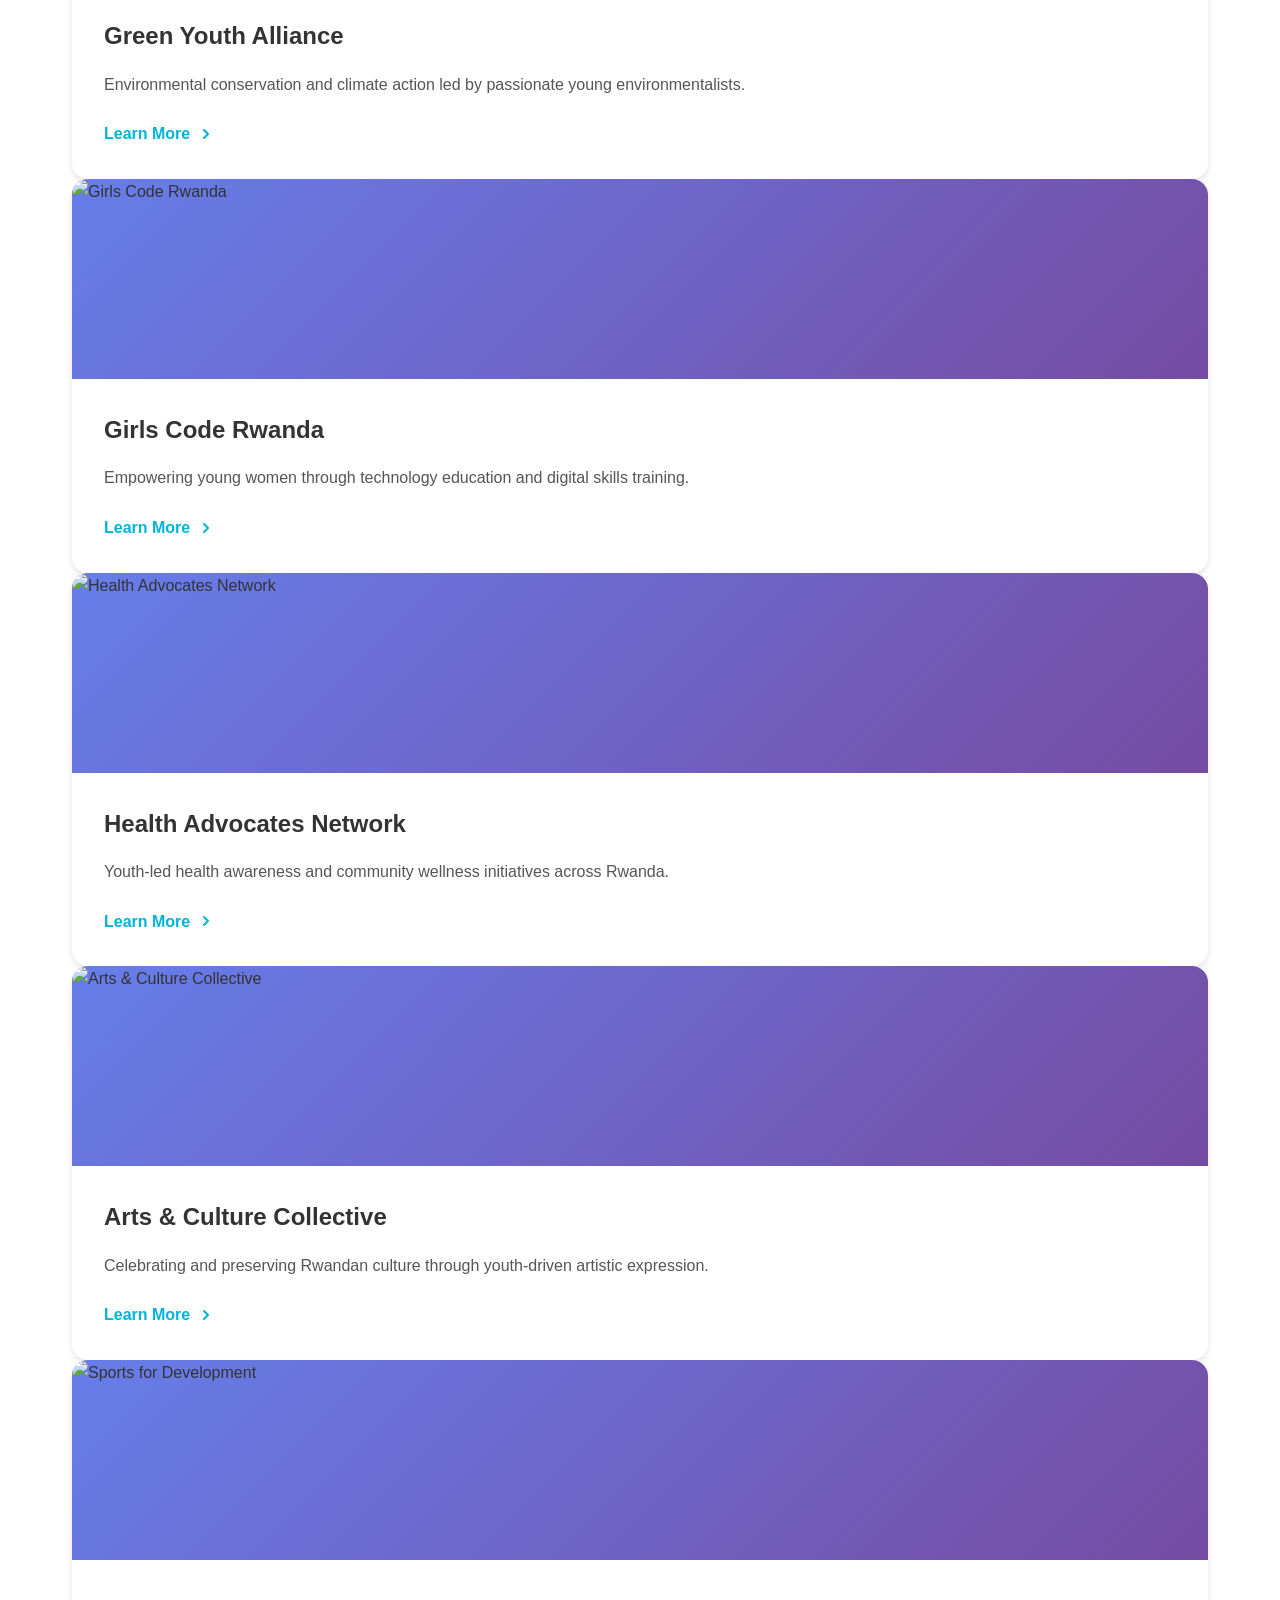
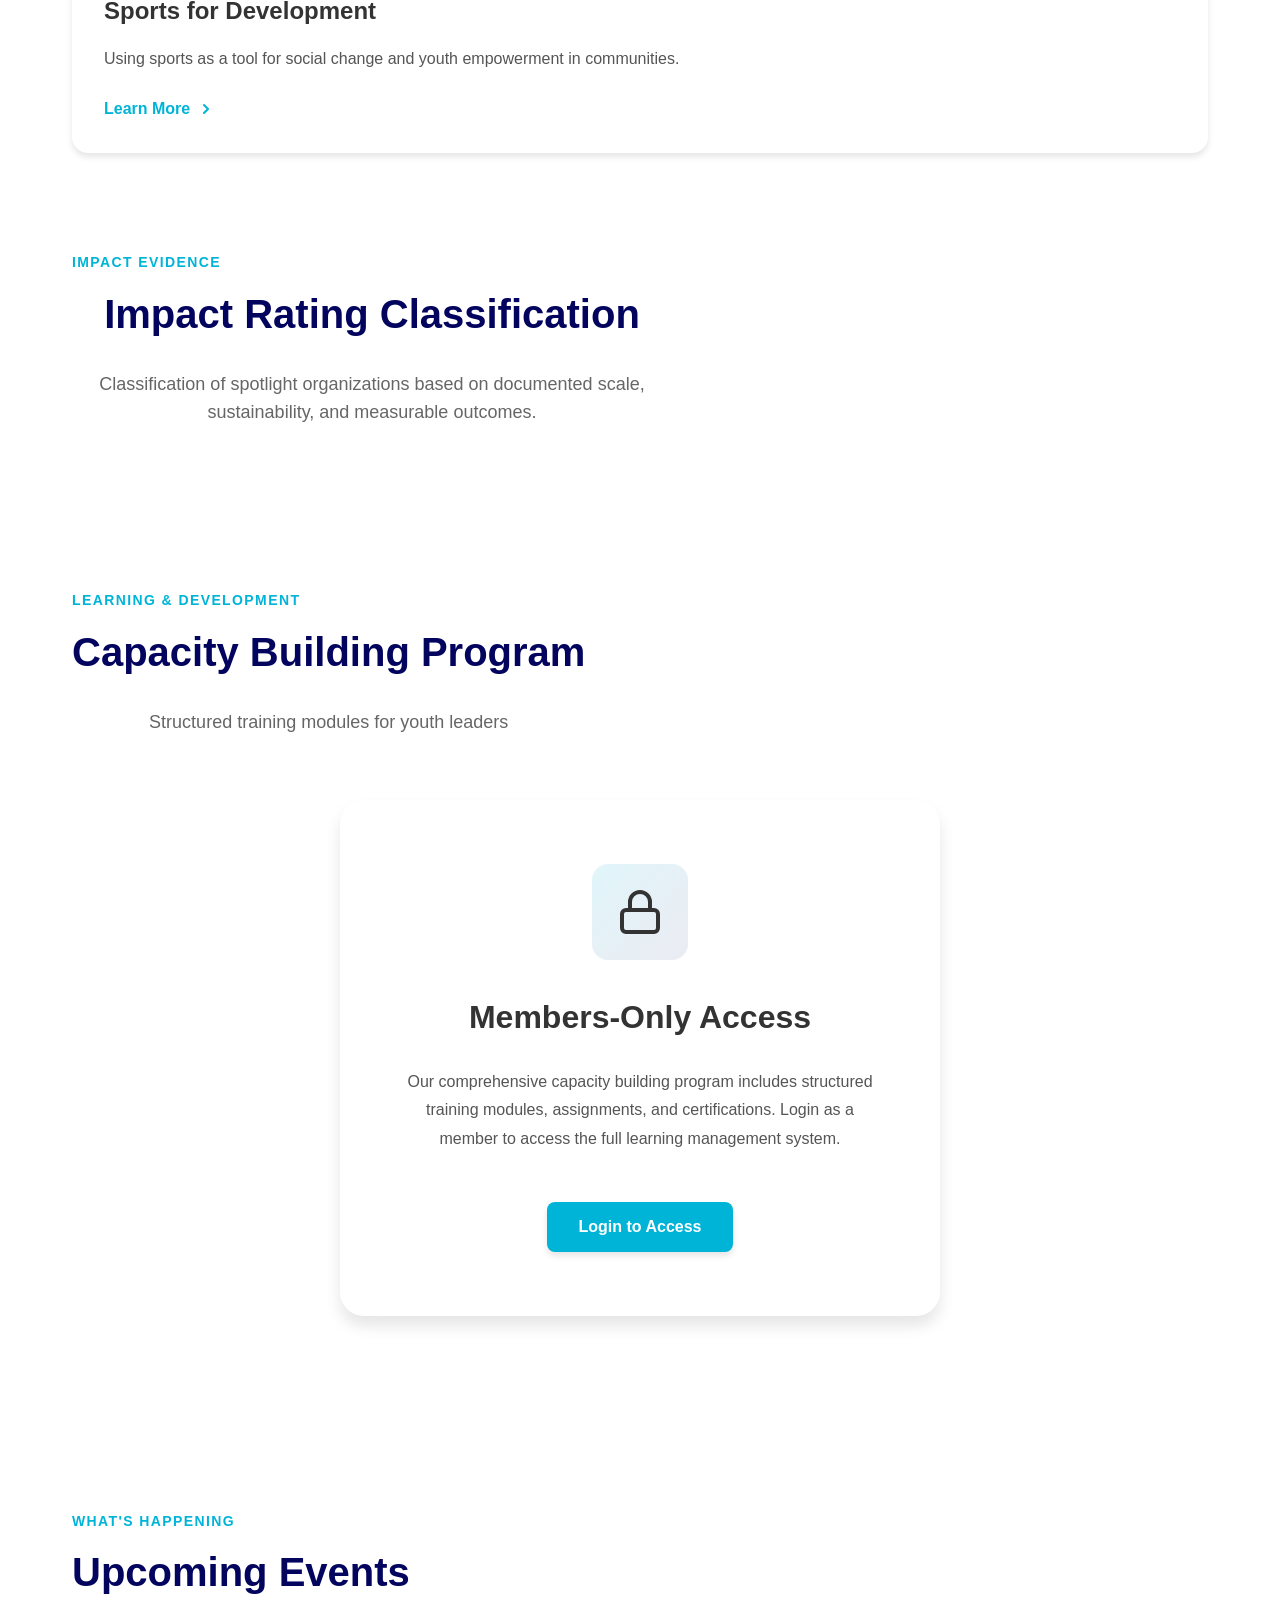
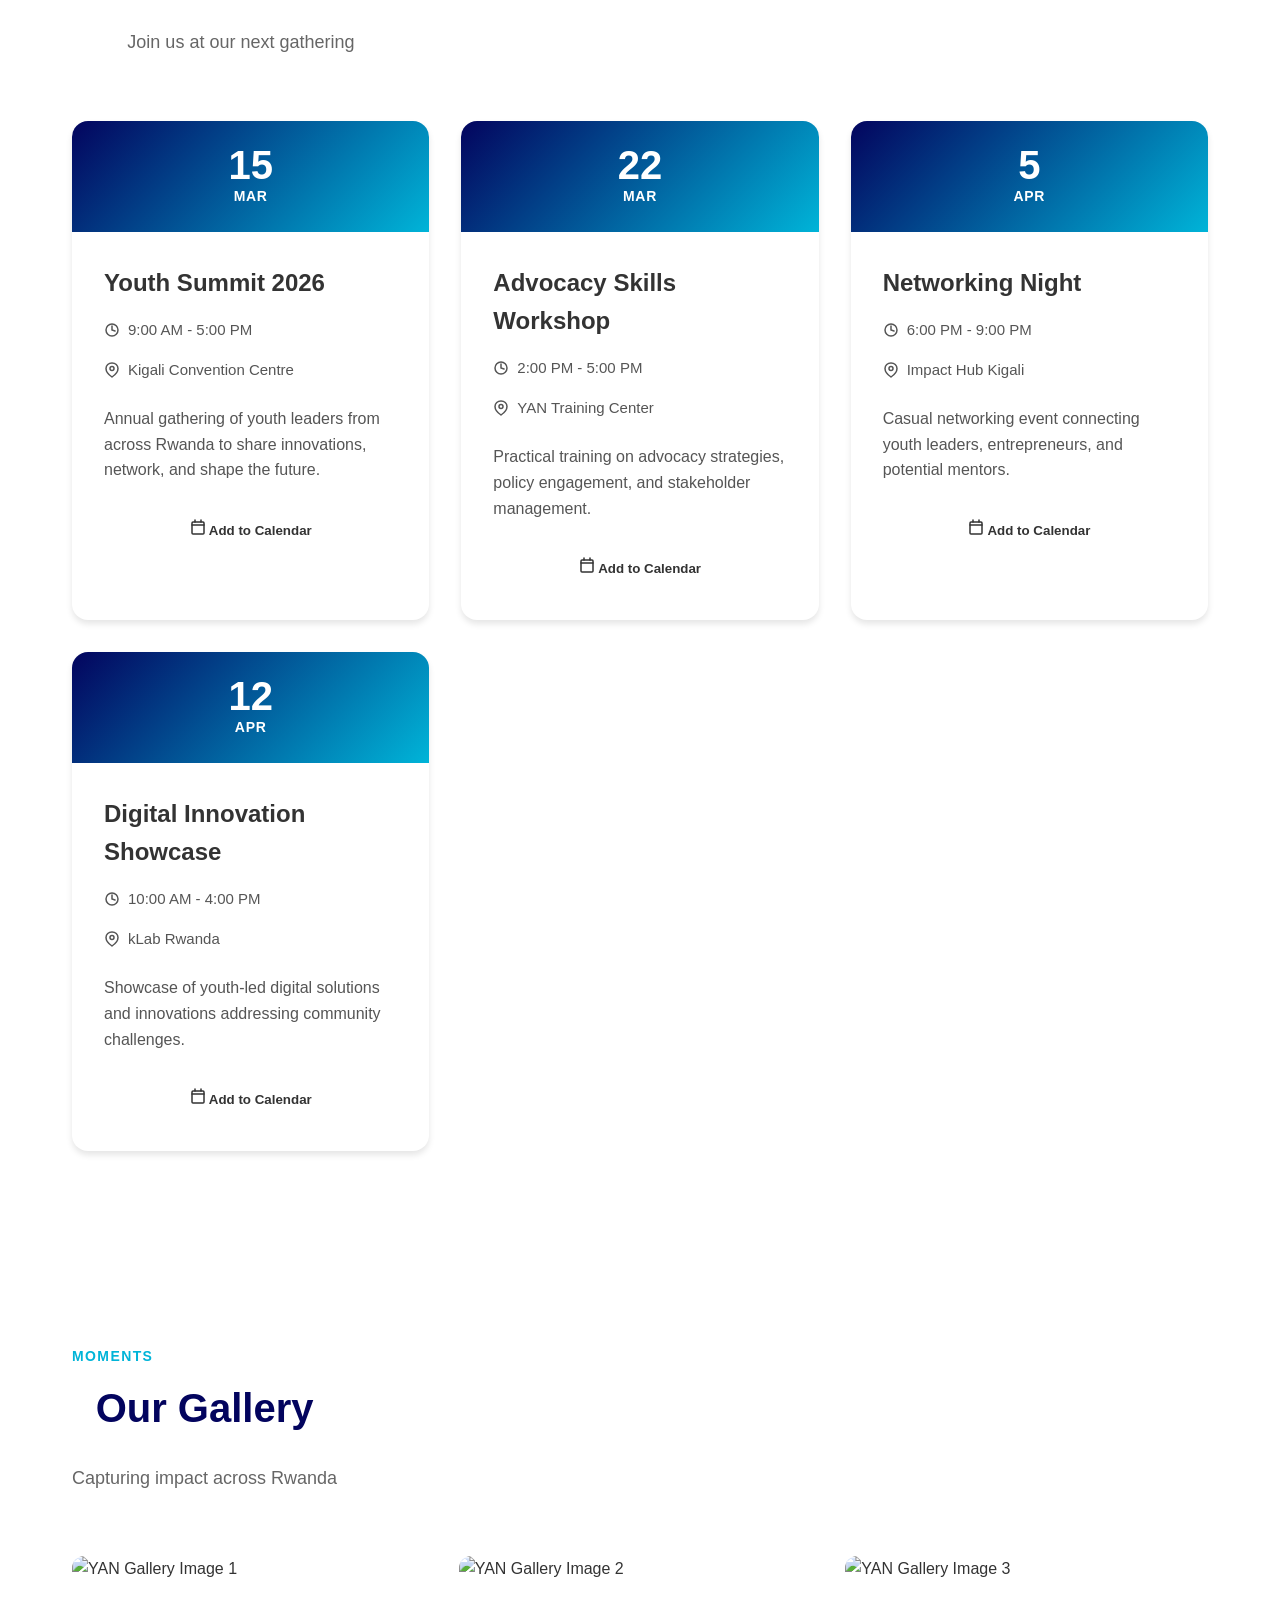
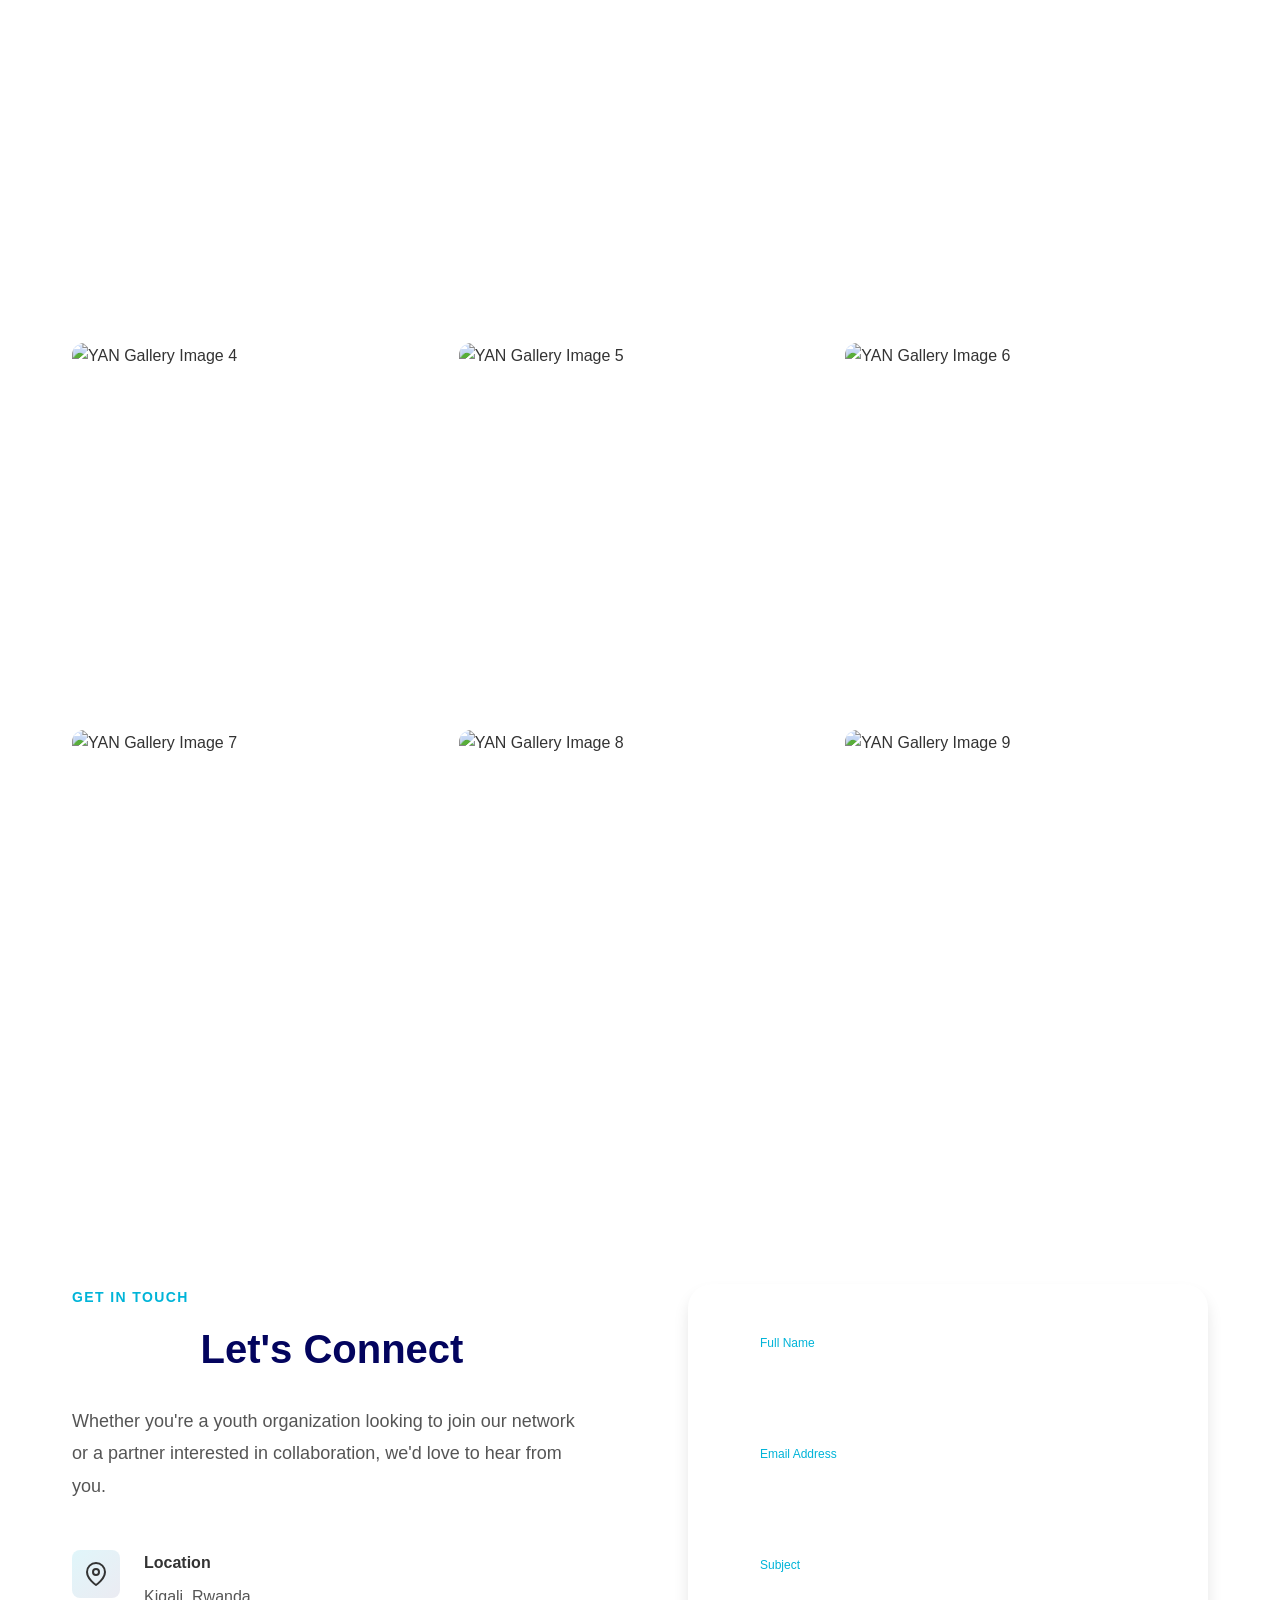
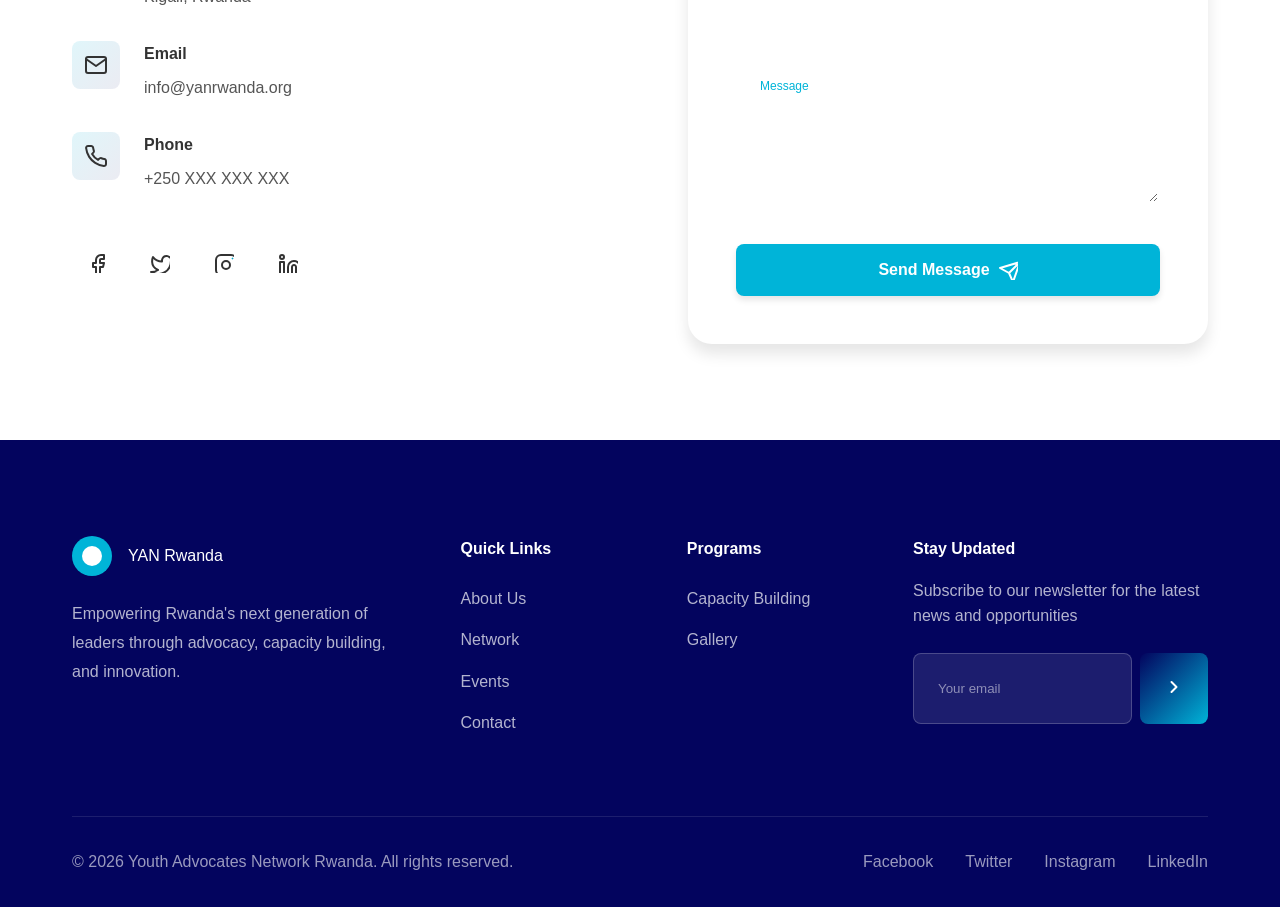
==== commit 4a33ad33: "index" ====
--- a/index.html
+++ b/index.html
@@ -5,7 +5,7 @@
     <meta name="viewport" content="width=device-width, initial-scale=1.0">
     <title>Youth Advocates Network Rwanda | Empowering Young Leaders</title>
     <meta name="description" content="Youth Advocates Network (YAN) is Rwanda's leading youth-led umbrella organization connecting youth organizations for advocacy, capacity building, and innovation.">
-    <link rel="stylesheet" href="styles.css">
+    <link rel="stylesheet" href="styles.css?v=20260311">
 </head>
 <body>
     
@@ -21,7 +21,7 @@
                 <a href="/index.html" class="nav-link active">Home</a>
                 <a href="#about" class="nav-link">About</a>
                 <a href="/pages/members/members.html" class="nav-link">Network</a>
-                <a href="#capacity" class="nav-link">Capacity Building</a>
+                <a href="/pages/dashboard/memberDashboard.html" class="nav-link">Capacity Building</a>
                 <a href="#opportunities" class="nav-link" data-role="member,admin">Opportunities</a>
                 <a href="#events" class="nav-link">Events</a>
                 <a href="#gallery" class="nav-link">Gallery</a>
@@ -35,10 +35,12 @@
                     <button class="role-btn" data-role="admin">Admin</button>
                 </div>
                 
-                <button class="login-btn" id="loginBtn">
+                <a href="/pages/auth/login.html">
+                    <button class="login-btn" id="loginBtn">
                     <span class="login-text">Login</span>
                     <span class="login-icon">→</span>
                 </button>
+            </a>
                 
                 <div class="profile-dropdown" id="profileDropdown" style="display: none;">
                     <button class="profile-btn" id="profileBtn">
@@ -82,15 +84,28 @@
                 for advocacy, capacity building, and transformative leadership development
             </p>
             <div class="hero-cta">
-                <button class="btn btn-primary" id="heroJoinBtn">
+                <a href="/pages/auth/apply.html">
+                    <button class="btn btn-primary" id="heroJoinBtn">
                     <span>Join Our Network</span>
                     <svg width="20" height="20" viewBox="0 0 20 20" fill="none">
                         <path d="M7.5 15L12.5 10L7.5 5" stroke="currentColor" stroke-width="2" stroke-linecap="round" stroke-linejoin="round"/>
                     </svg>
                 </button>
+            </a>
+                
                 <button class="btn btn-secondary" onclick="document.getElementById('about').scrollIntoView({behavior: 'smooth'})">
                     <span>Learn More</span>
                 </button>
+            </div>
+
+            <div class="hero-video-section">
+                <h3 class="hero-video-title">Learn More About Youth Advocates Network (YAN)</h3>
+                <div class="hero-video-wrapper">
+                    <video class="hero-video" controls preload="metadata">
+                        <source src="video/video_yan.mp4" type="video/mp4">
+                        Your browser does not support the video tag.
+                    </video>
+                </div>
             </div>
         </div>
         
@@ -109,9 +124,12 @@
                     
                     <div class="about-text">
                         <h3>YAN Mandate</h3>
-                        <p>The Youth Advocate Network (YAN) stands as a testament to the power of unity, equipping and mobilizing young leaders to champion critical issues for a more inclusive and sustainable Rwanda.</p>
-                        <p>Established in 2024 under Rwandan law, the Youth Advocate Network (YAN) is more than just an organization; it's a vital umbrella for a diverse array of youth‑led initiatives, movements, NGOs, and associations.</p>
-                        <p>Headquartered in Kigali, YAN serves as a central hub, connecting passionate young advocates across Rwanda and extending its influence regionally and globally. It was born from the recognition that while individual youth efforts are impactful, a unified front can achieve far greater systemic change.</p>
+                        <p class="mandate-preview">The Youth Advocate Network (YAN) unites and equips young leaders to champion inclusive and sustainable development in Rwanda.</p>
+                        <div class="mandate-details" id="mandateDetails" aria-hidden="true">
+                            <p>Established in 2024 under Rwandan law, the Youth Advocate Network (YAN) is more than just an organization; it is a vital umbrella for a diverse array of youth‑led initiatives, movements, NGOs, and associations.</p>
+                            <p>Headquartered in Kigali, YAN serves as a central hub connecting passionate young advocates across Rwanda and extending influence regionally and globally through collective action.</p>
+                        </div>
+                        <button class="read-more-toggle" id="mandateToggle" type="button" aria-expanded="false" aria-controls="mandateDetails">Read More</button>
 
                         <h3>Vision &amp; Mission</h3>
                         <div class="vision-mission">
@@ -125,22 +143,44 @@
                             </div>
                         </div>
 
-                        <h3>About Youth Advocates Network</h3>
-                        <p>Youth Advocates Network (YAN) is a network established in 2020 by youth‑led and youth‑serving organizations. The network strives to empower and amplify youth voices and initiatives so they can meaningfully participate in decision‑making spaces.</p>
-                        <p>According to its founding narrative, YAN emerged after a training offered by UNICEF Rwanda, the “Youth Advocacy Guide (YAG)”, which brought together young leaders across Rwanda. Through that training, participants gained advocacy skills, communication and stakeholder engagement know‑how, and a broader network of peers and mentors.</p>
-                        <p>The Network is anchored on a philosophy that youth have gold in them and the power to decide their life locus and champion change for a better world free from any form of discrimination, harassment, and violence, and that embraces diversity.</p>
-
-                        <h3>Strategic Orientation</h3>
-                        <ul class="about-list">
-                            <li>Strengthening youth voice and agency in societal issues.</li>
-                            <li>Promoting solidarity and collaboration among youth‑led organizations.</li>
-                            <li>Facilitating capacity building, advocacy, and community‑level impact through collective action.</li>
-                            <li>Encouraging sustainable, youth‑driven development and social behavior change across sectors.</li>
-                        </ul>
-
-                        <h3>Context &amp; Rationale</h3>
-                        <p>Rwanda, like many African countries, has a vibrant but fragmented ecosystem of youth‑led organizations (covering health, education, social justice, climate, inclusion, etc.). However, these organizations often face structural limitations: lack of formal capacity in project design and management, inadequate financial and administrative skills, weak governance, and insufficient tools for sustainability.</p>
-                        <p>Nevertheless, given the complexity of issues (nutrition, health, mental health, social behavior, inclusion, rights) and the unpredictability of funding or external support, many youth‑led organizations remain vulnerable, especially in times of resource scarcity, political shifts, or increased demand.</p>
+                        <div class="about-network-section">
+                            <h3>About Youth Advocates Network</h3>
+                            <div class="about-cards-grid">
+                                <article class="about-card">
+                                    <h4>Introduction to YAN</h4>
+                                    <p class="about-card-preview">YAN is a youth-led network that amplifies youth voices and supports meaningful participation in decision-making.</p>
+                                    <div class="about-card-details" id="aboutIntroDetails" aria-hidden="true">
+                                        <p>Youth Advocates Network (YAN) is a youth-led and youth-serving network that empowers young people to amplify their voices and meaningfully participate in decision‑making spaces.</p>
+                                        <p>Born from UNICEF Rwanda’s Youth Advocacy Guide (YAG) training, YAN connects youth leaders with advocacy, communication, and stakeholder engagement skills for shared action.</p>
+                                    </div>
+                                    <button class="read-more-toggle about-card-toggle" type="button" aria-expanded="false" aria-controls="aboutIntroDetails">Read More</button>
+                                </article>
+
+                                <article class="about-card">
+                                    <h4>Strategic Orientation</h4>
+                                    <p class="about-card-preview">YAN strengthens youth voice, collaboration, and advocacy through coordinated capacity-building and collective action.</p>
+                                    <div class="about-card-details" id="aboutStrategicDetails" aria-hidden="true">
+                                        <ul class="about-list">
+                                            <li>Strengthening youth voice and agency in societal issues.</li>
+                                            <li>Promoting solidarity and collaboration among youth‑led organizations.</li>
+                                            <li>Facilitating capacity building, advocacy, and community‑level impact through collective action.</li>
+                                            <li>Encouraging sustainable, youth‑driven development and social behavior change across sectors.</li>
+                                        </ul>
+                                    </div>
+                                    <button class="read-more-toggle about-card-toggle" type="button" aria-expanded="false" aria-controls="aboutStrategicDetails">Read More</button>
+                                </article>
+
+                                <article class="about-card">
+                                    <h4>Context &amp; Rationale</h4>
+                                    <p class="about-card-preview">Rwanda’s youth-led ecosystem is vibrant but fragmented, and many organizations still face structural capacity gaps.</p>
+                                    <div class="about-card-details" id="aboutContextDetails" aria-hidden="true">
+                                        <p>Rwanda has a vibrant but fragmented ecosystem of youth‑led organizations across health, education, social justice, climate, and inclusion. Many groups still face structural challenges in project management, governance, and sustainability systems.</p>
+                                        <p>YAN responds by building collective capacity, coordination, and advocacy power so youth organizations can sustain impact despite shifts in funding, policy, and community demand.</p>
+                                    </div>
+                                    <button class="read-more-toggle about-card-toggle" type="button" aria-expanded="false" aria-controls="aboutContextDetails">Read More</button>
+                                </article>
+                            </div>
+                        </div>
                     </div>
                     
                     <div class="pillars-grid">
@@ -255,8 +295,25 @@
                 </button>
             </div>
             
-            <div class="organizations-grid" id="organizationsGrid">
-                <!-- Organizations will be populated by JavaScript -->
+            <div class="organization-categories" id="organizationsGrid">
+                <!-- Sector categories and organization cards will be populated by JavaScript -->
+            </div>
+        </div>
+    </section>
+
+    <!-- Impact Rating Classification -->
+    <section class="impact-rating-section" id="impactRating">
+        <div class="container">
+            <div class="section-header">
+                <div>
+                    <div class="section-label">Impact Evidence</div>
+                    <h2 class="section-title">Impact Rating Classification</h2>
+                    <p class="section-description">Classification of spotlight organizations based on documented scale, sustainability, and measurable outcomes.</p>
+                </div>
+            </div>
+
+            <div class="impact-rating-grid" id="impactRatingGrid">
+                <!-- Impact rating cards will be populated by JavaScript -->
             </div>
         </div>
     </section>
@@ -284,16 +341,29 @@
                     <h3>Members-Only Access</h3>
                     <p>Our comprehensive capacity building program includes structured training modules, assignments, and certifications. Login as a member to access the full learning management system.</p>
                     <button class="btn btn-primary" onclick="document.getElementById('loginBtn').click()">
-                        <span>Login to Access</span>
+                        <a href="/pages/auth/login.html"><span>Login to Access</span></a>
                     </button>
                 </div>
             </div>
             
             <!-- Member/Admin View - Module Dashboard -->
             <div class="capacity-member-view" id="capacityMemberView" style="display: none;">
+                <div class="capacity-controls" id="capacityControls">
+                    <label class="capacity-search-label" for="capacitySearchInput">Search training materials</label>
+                    <input
+                        type="search"
+                        id="capacitySearchInput"
+                        class="capacity-search-input"
+                        placeholder="Search module or document title"
+                        aria-describedby="capacitySearchHint"
+                    >
+                    <p class="capacity-search-hint" id="capacitySearchHint">Filter modules and PDF resources by keyword.</p>
+                </div>
                 <div class="modules-grid" id="modulesGrid">
                     <!-- Modules will be populated by JavaScript -->
                 </div>
+                <p class="capacity-empty-state" id="capacityEmptyState" style="display: none;">No modules match your search.</p>
+                <div id="capacityLiveRegion" class="sr-only" aria-live="polite"></div>
             </div>
         </div>
     </section>
@@ -789,15 +859,16 @@
         </div>
     </div>
 
-    <div class="modal" id="orgDetailsModal">
+    <div class="modal" id="orgDetailsModal" role="dialog" aria-modal="true" aria-labelledby="orgModalTitle" aria-describedby="orgModalDescription" tabindex="-1">
         <div class="modal-content">
             <div class="modal-header">
                 <h3 id="orgModalTitle">Organization</h3>
-                <button class="modal-close" data-modal="orgDetailsModal">&times;</button>
+                <button class="modal-close" data-modal="orgDetailsModal" aria-label="Close organization details">&times;</button>
             </div>
             <div class="modal-body">
-                <img src="" alt="" id="orgModalImage" class="org-modal-image">
-                <div id="orgModalBody" class="org-modal-body"></div>
+                <div id="orgModalBody" class="org-modal-body">
+                    <p id="orgModalDescription"></p>
+                </div>
             </div>
         </div>
     </div>
@@ -819,6 +890,6 @@
         </div>
     </div>
 
-    <script src="apps.js"></script>
+    <script src="apps.js?v=20260311"></script>
 </body>
 </html>
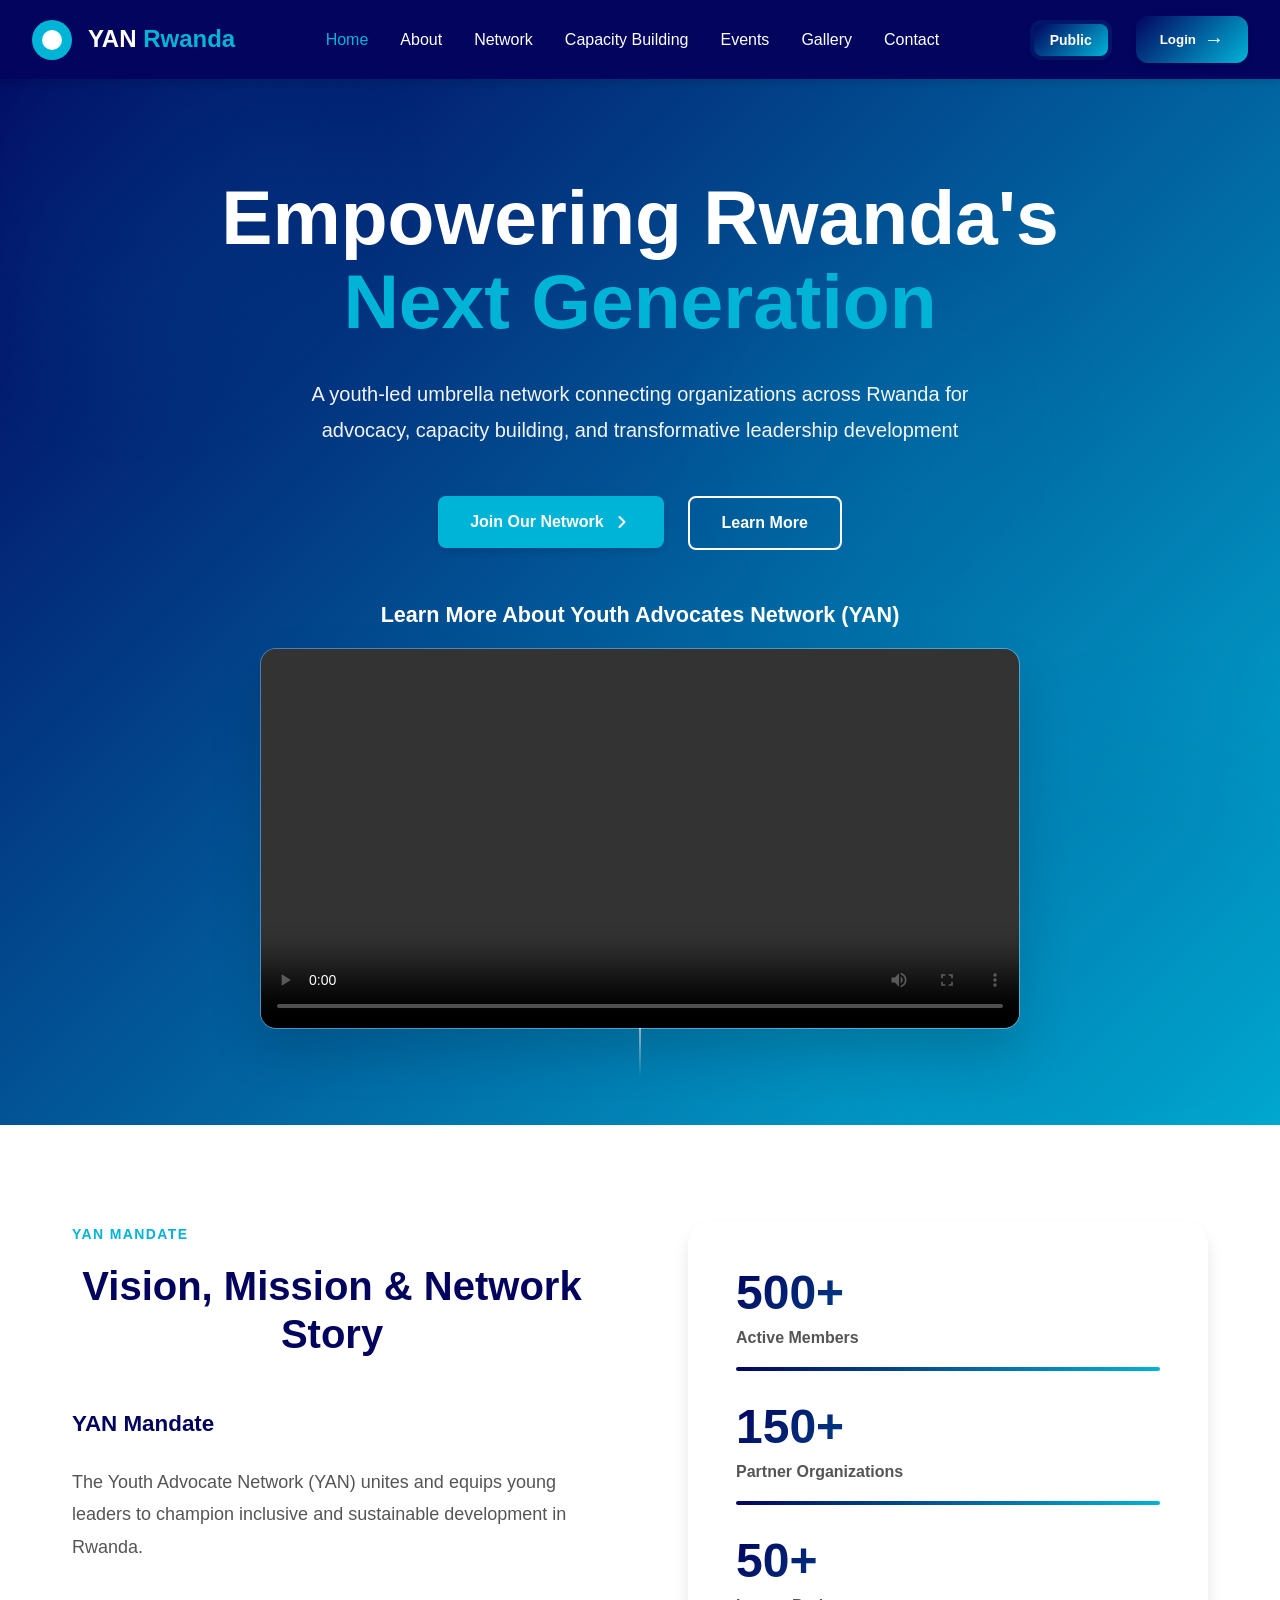
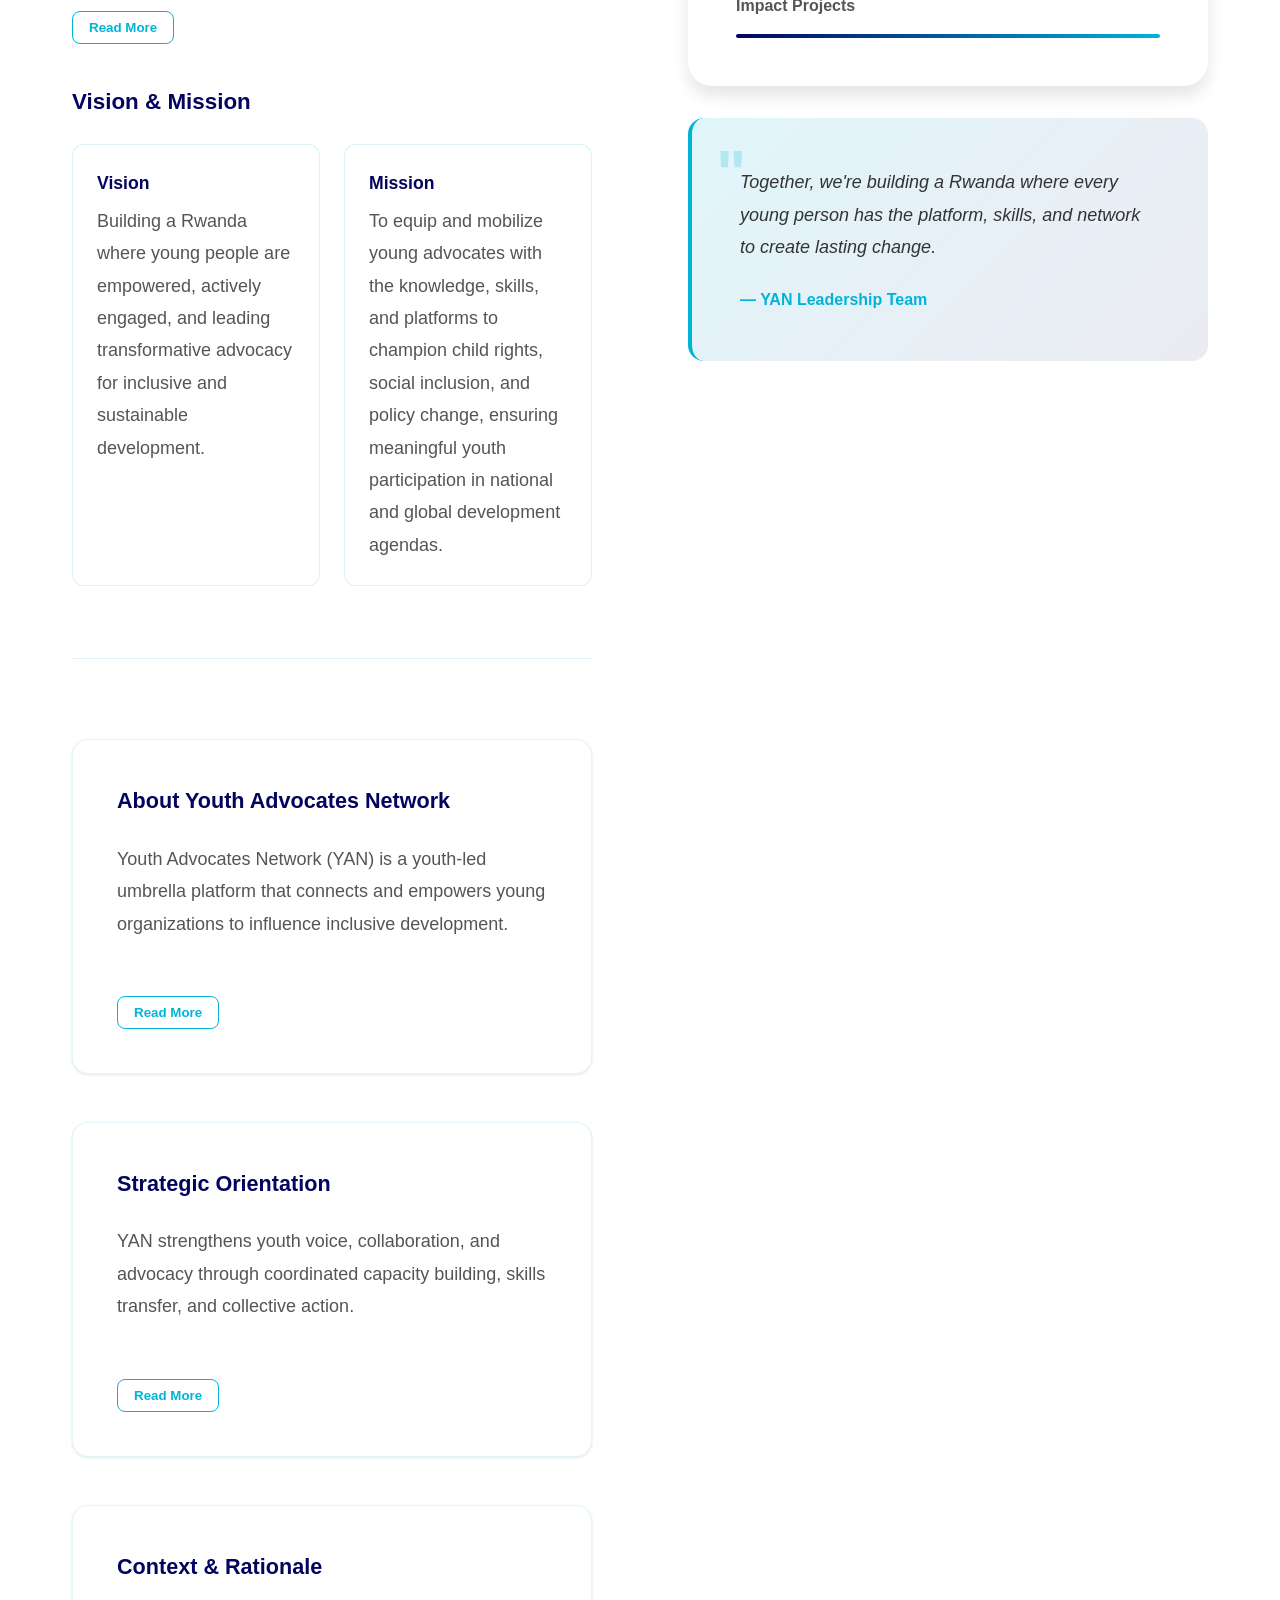
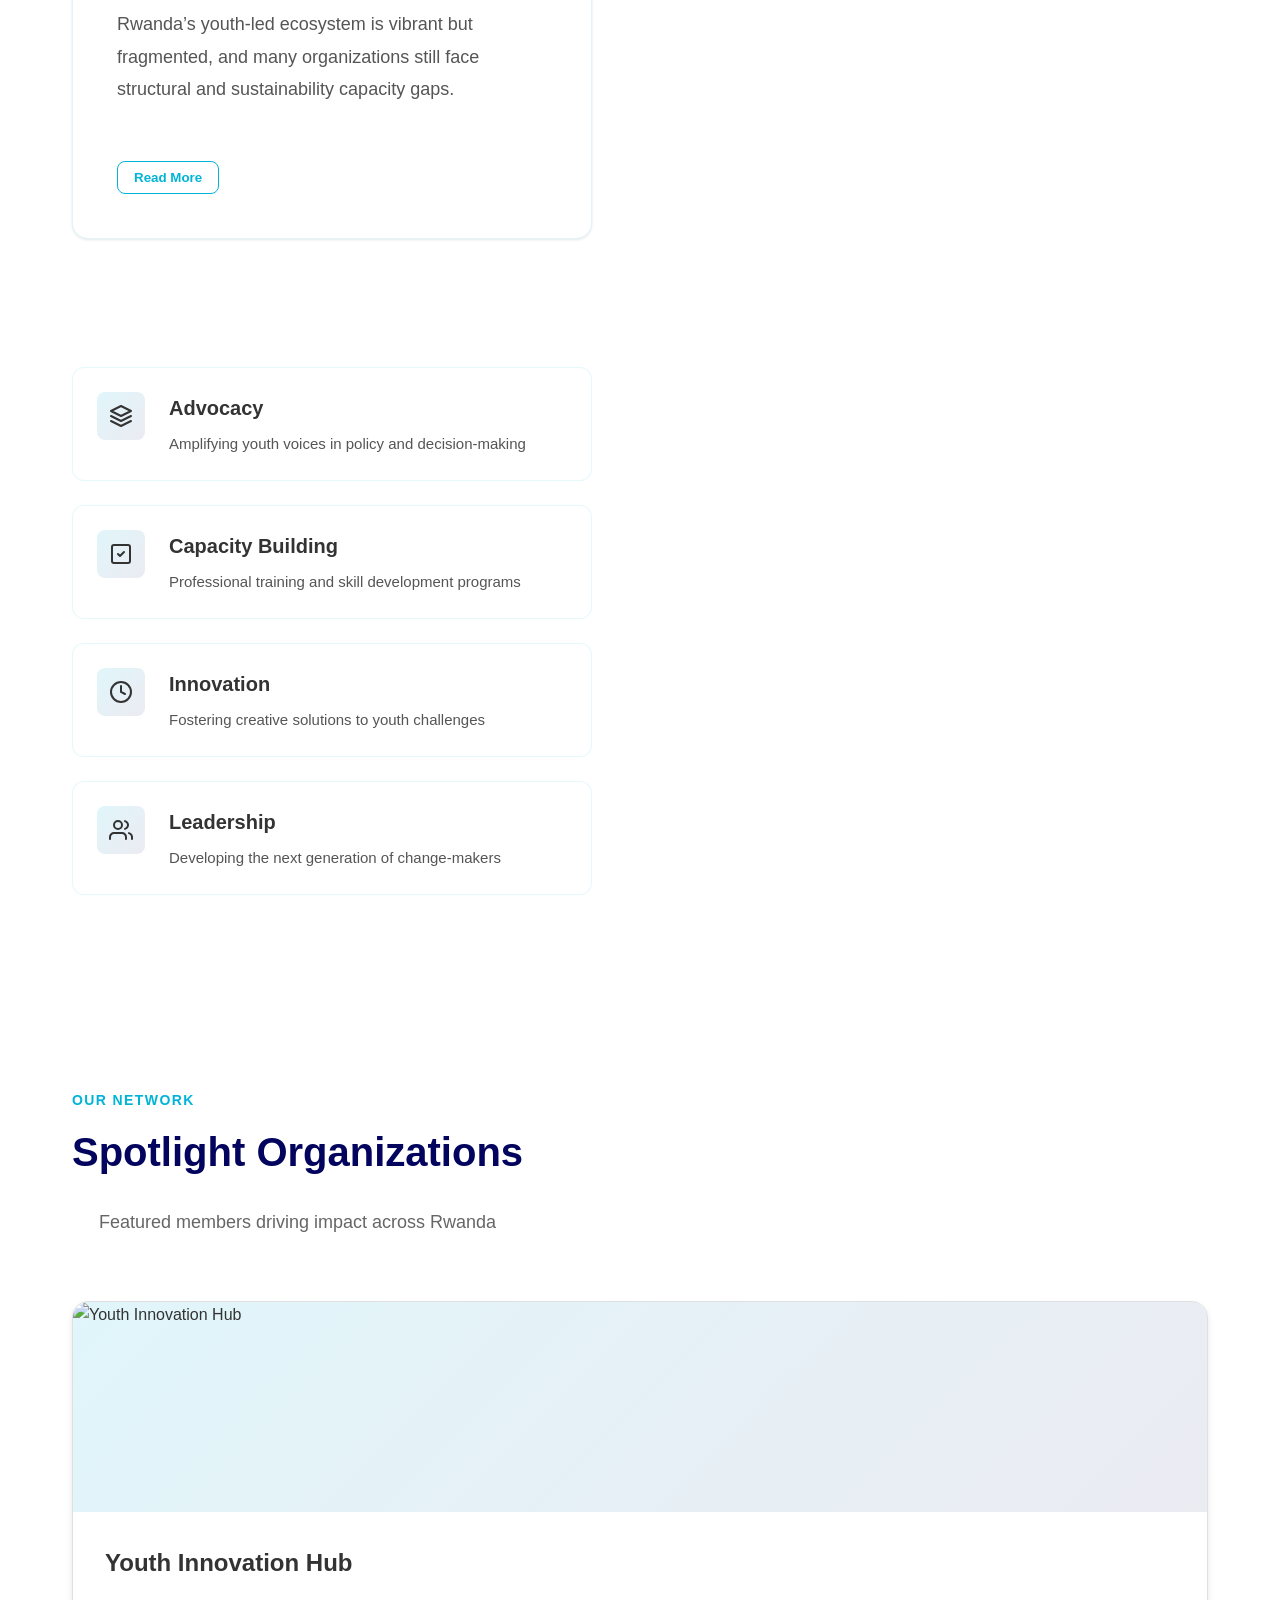
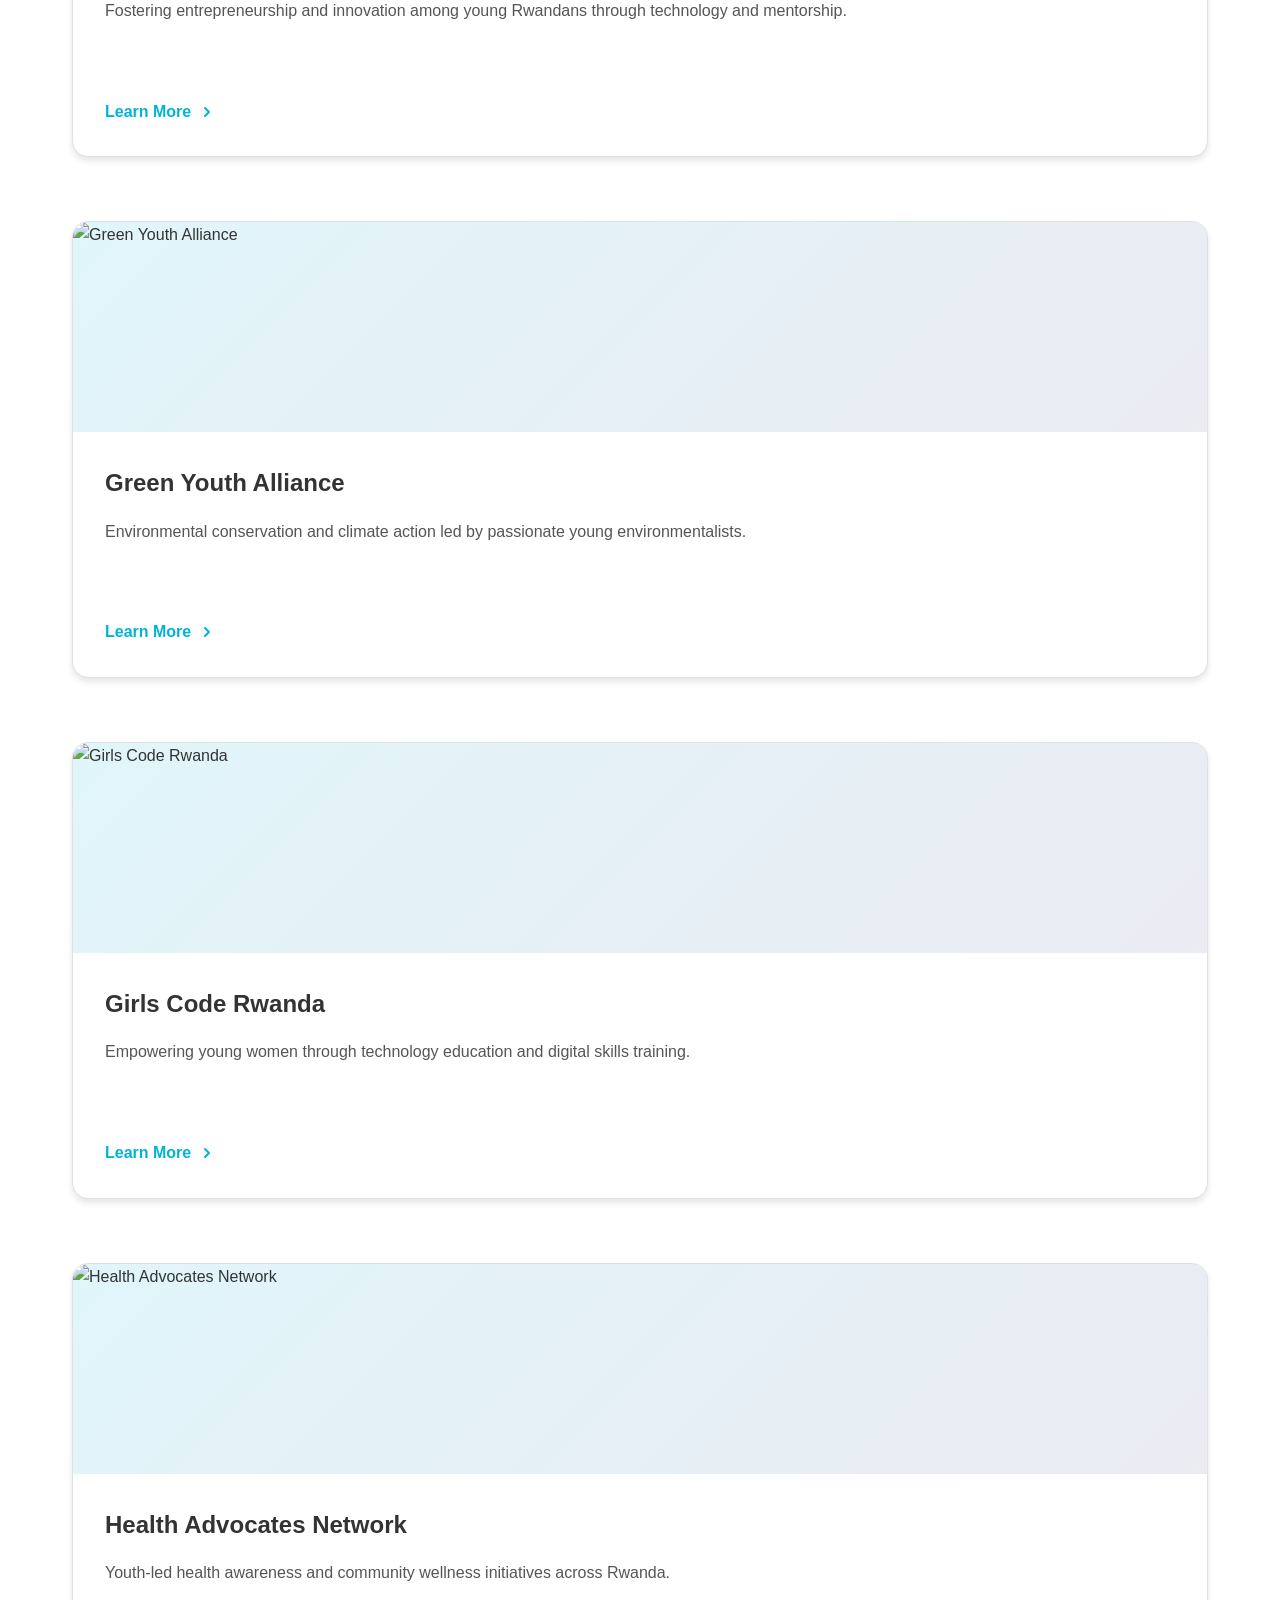
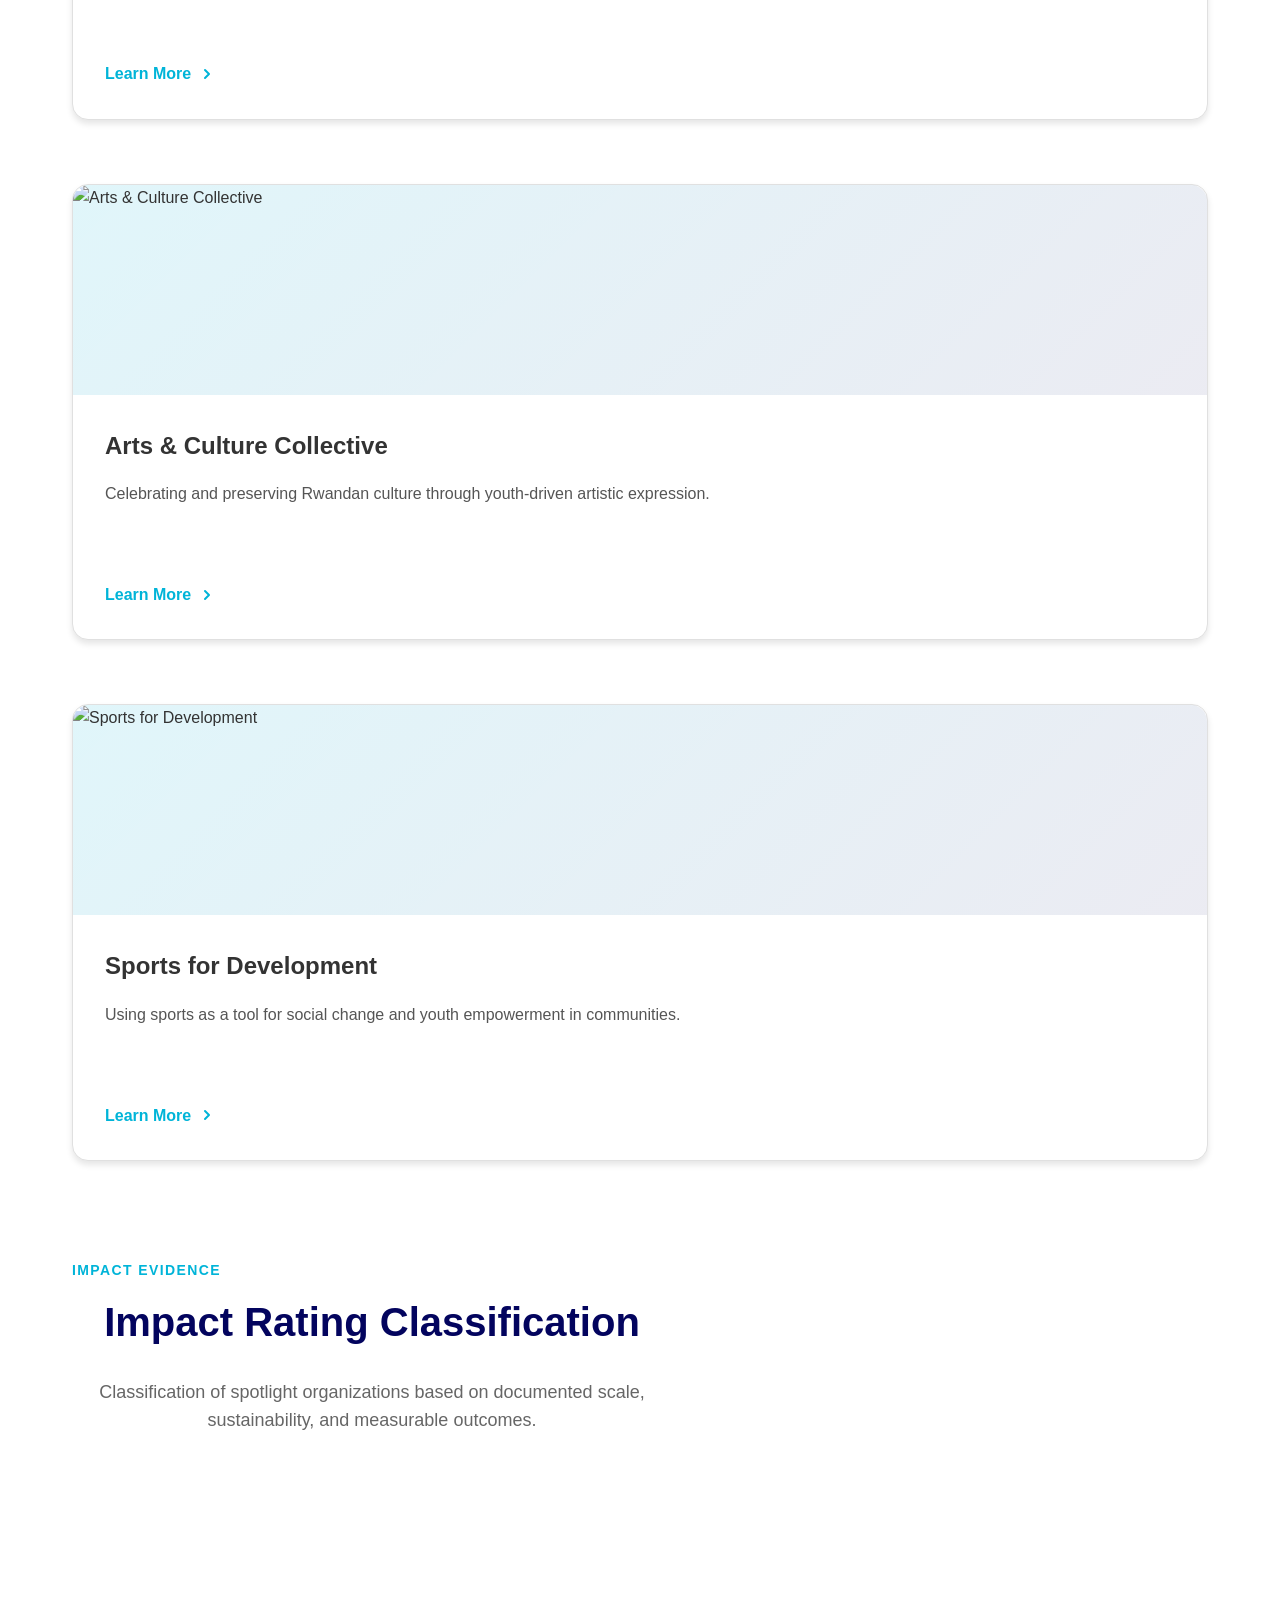
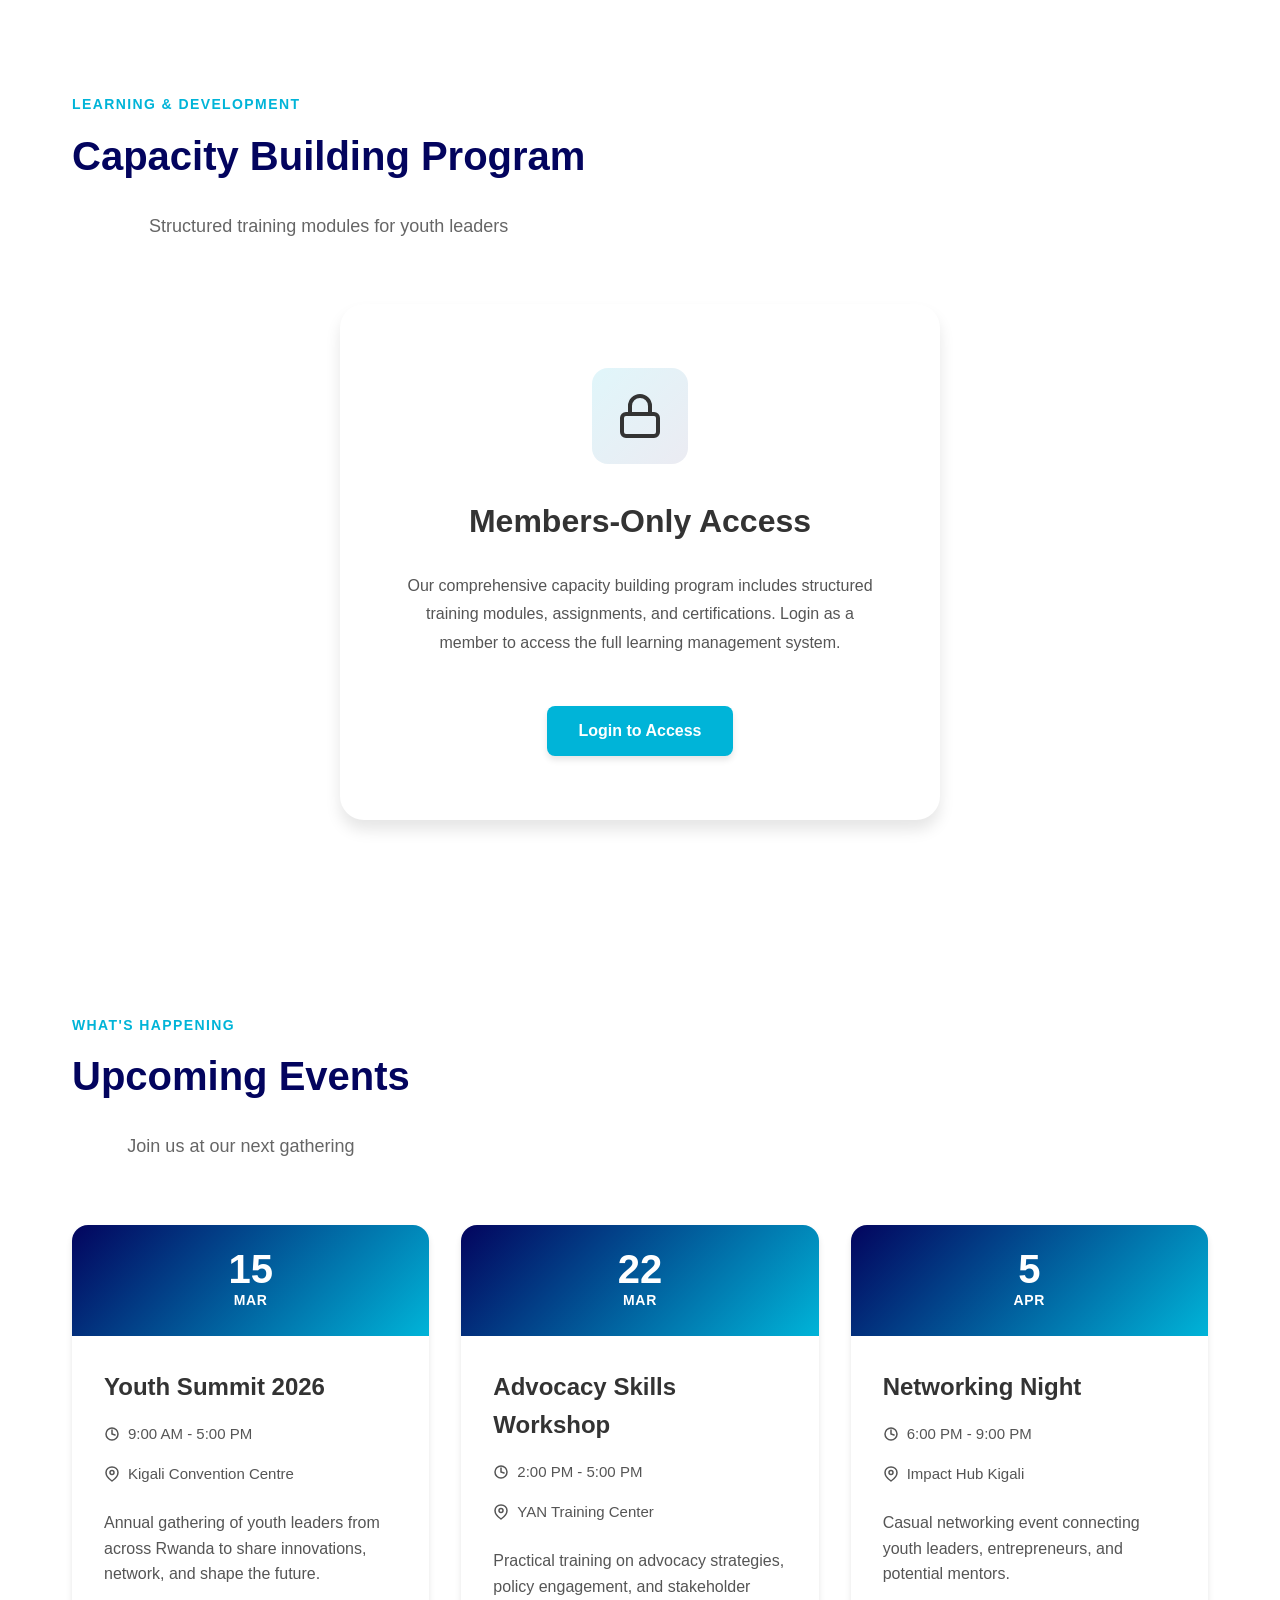
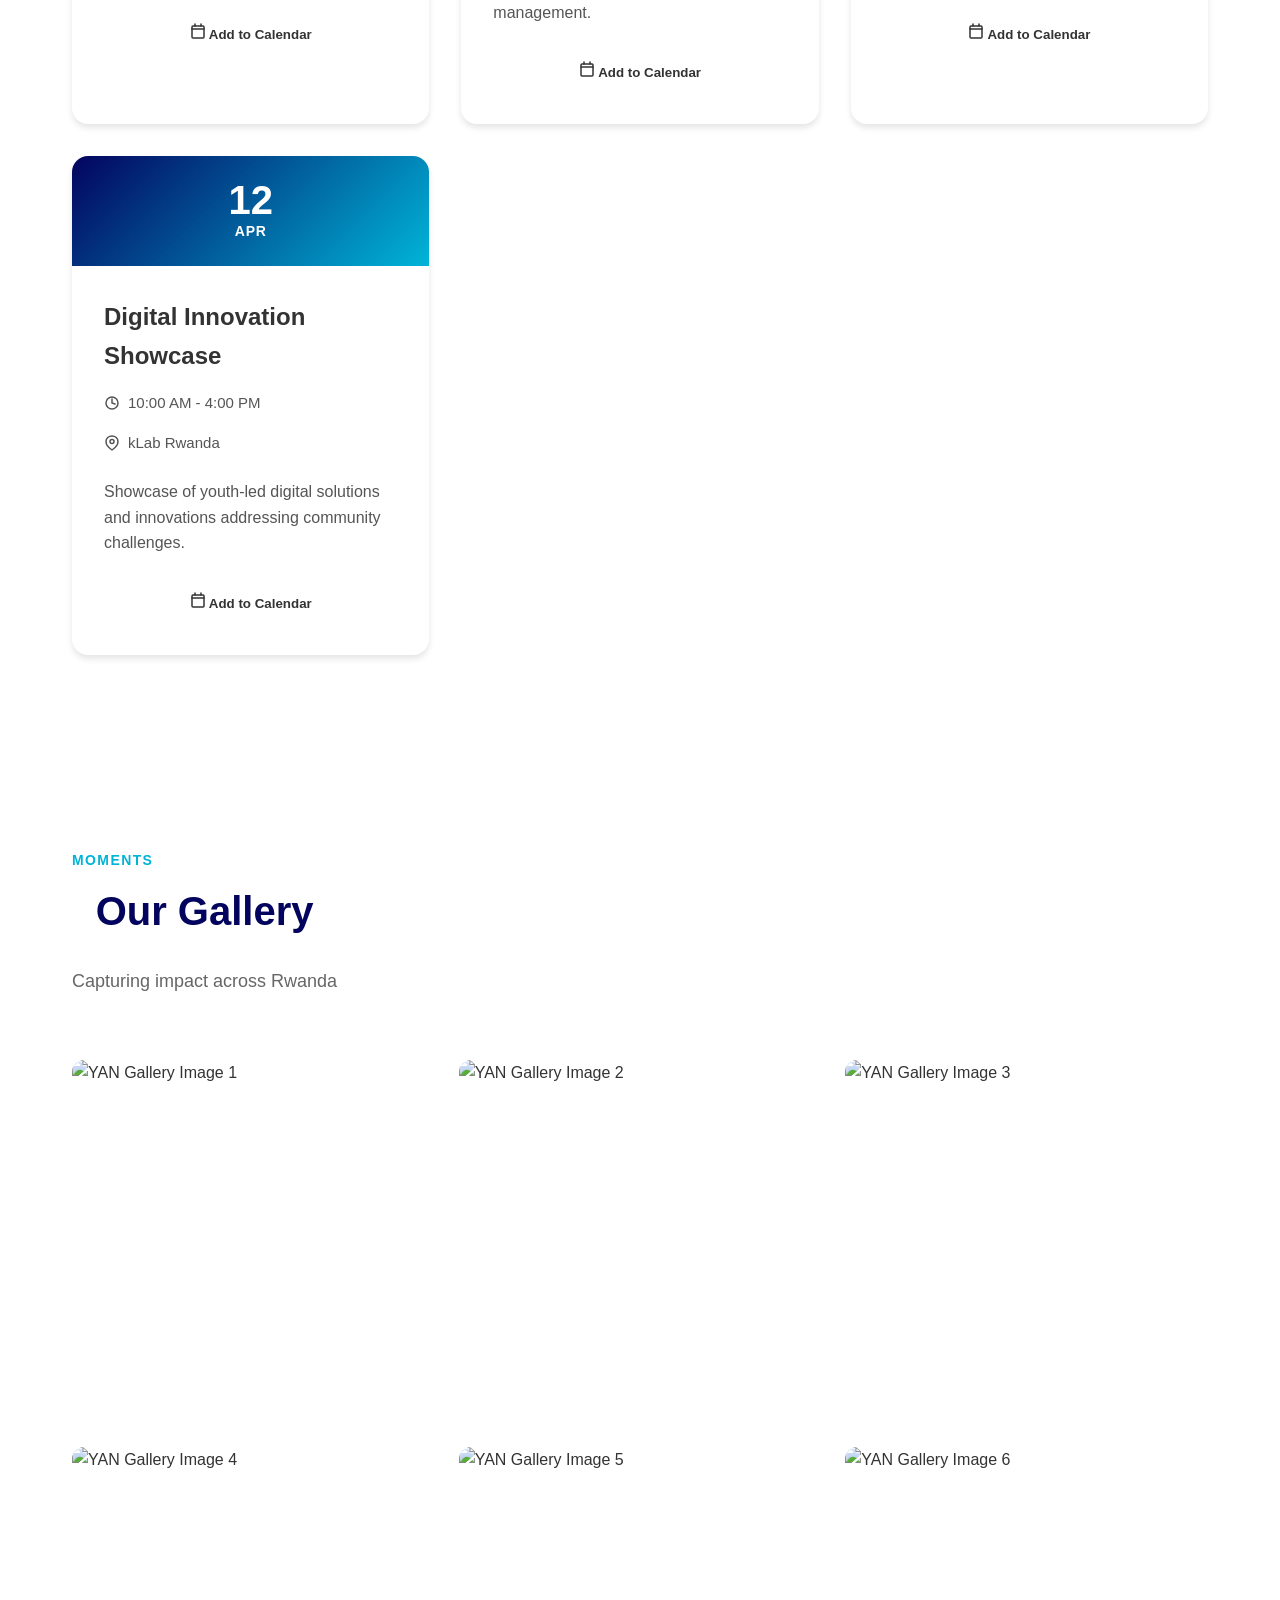
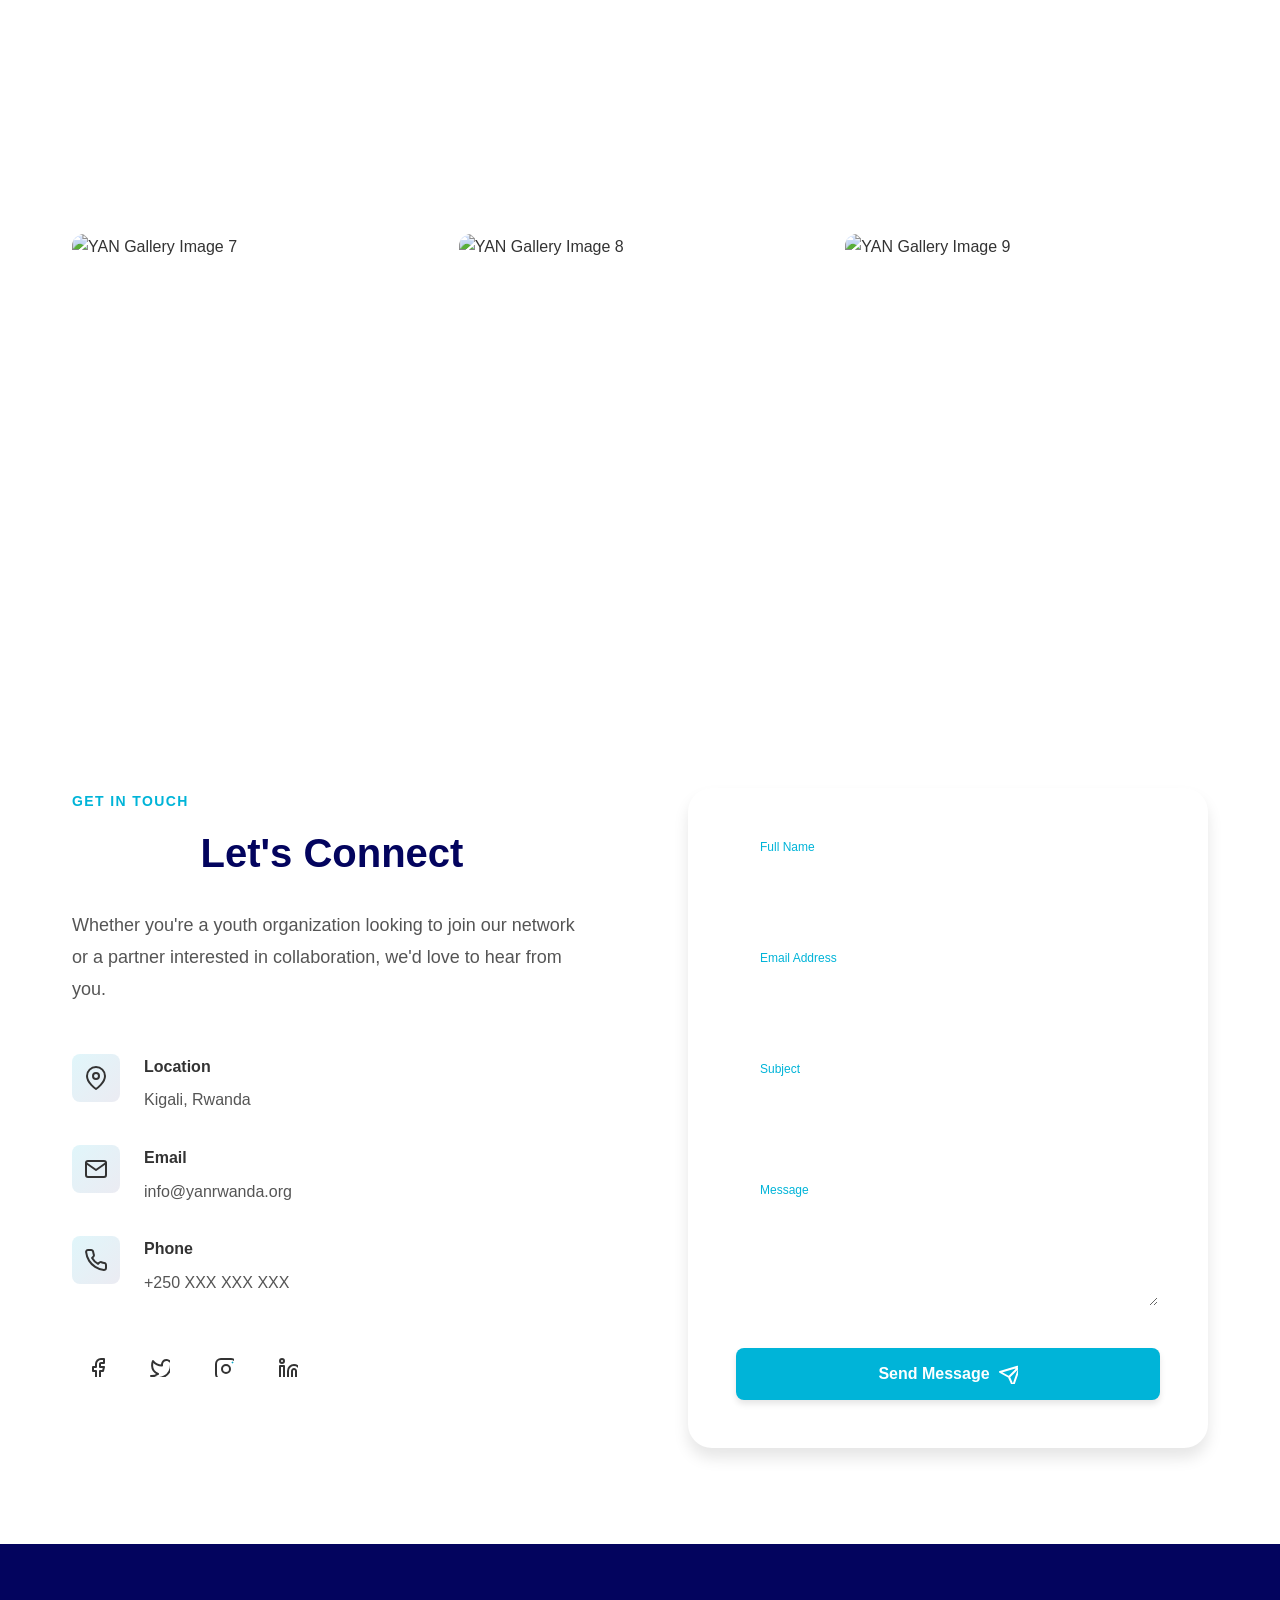
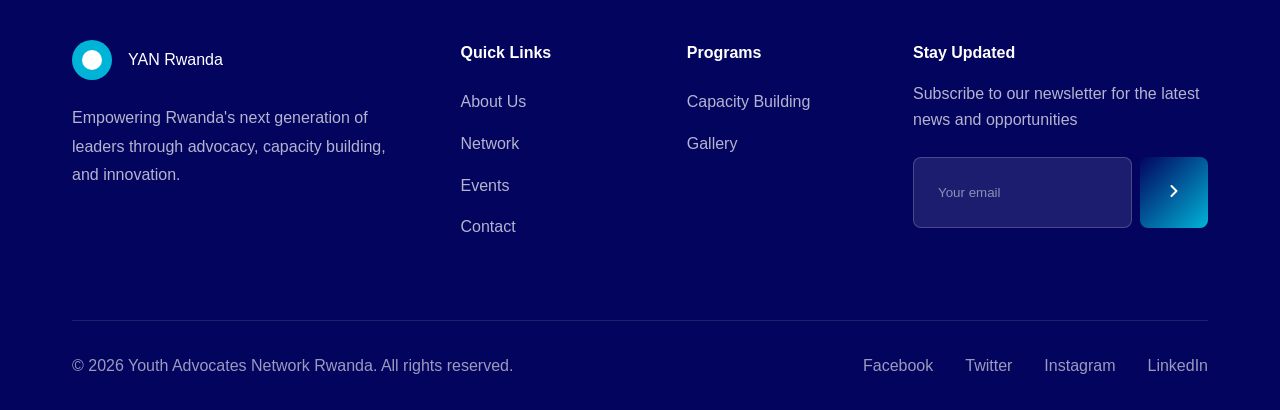
==== commit d3b97bcd: "About" ====
--- a/index.html
+++ b/index.html
@@ -5,7 +5,7 @@
     <meta name="viewport" content="width=device-width, initial-scale=1.0">
     <title>Youth Advocates Network Rwanda | Empowering Young Leaders</title>
     <meta name="description" content="Youth Advocates Network (YAN) is Rwanda's leading youth-led umbrella organization connecting youth organizations for advocacy, capacity building, and innovation.">
-    <link rel="stylesheet" href="styles.css?v=20260311">
+    <link rel="stylesheet" href="styles.css?v=20260311b">
 </head>
 <body>
     
@@ -144,11 +144,10 @@
                         </div>
 
                         <div class="about-network-section">
-                            <h3>About Youth Advocates Network</h3>
                             <div class="about-cards-grid">
                                 <article class="about-card">
-                                    <h4>Introduction to YAN</h4>
-                                    <p class="about-card-preview">YAN is a youth-led network that amplifies youth voices and supports meaningful participation in decision-making.</p>
+                                    <h4>About Youth Advocates Network</h4>
+                                    <p class="about-card-preview">Youth Advocates Network (YAN) is a youth-led umbrella platform that connects and empowers young organizations to influence inclusive development.</p>
                                     <div class="about-card-details" id="aboutIntroDetails" aria-hidden="true">
                                         <p>Youth Advocates Network (YAN) is a youth-led and youth-serving network that empowers young people to amplify their voices and meaningfully participate in decision‑making spaces.</p>
                                         <p>Born from UNICEF Rwanda’s Youth Advocacy Guide (YAG) training, YAN connects youth leaders with advocacy, communication, and stakeholder engagement skills for shared action.</p>
@@ -158,7 +157,7 @@
 
                                 <article class="about-card">
                                     <h4>Strategic Orientation</h4>
-                                    <p class="about-card-preview">YAN strengthens youth voice, collaboration, and advocacy through coordinated capacity-building and collective action.</p>
+                                    <p class="about-card-preview">YAN strengthens youth voice, collaboration, and advocacy through coordinated capacity building, skills transfer, and collective action.</p>
                                     <div class="about-card-details" id="aboutStrategicDetails" aria-hidden="true">
                                         <ul class="about-list">
                                             <li>Strengthening youth voice and agency in societal issues.</li>
@@ -172,7 +171,7 @@
 
                                 <article class="about-card">
                                     <h4>Context &amp; Rationale</h4>
-                                    <p class="about-card-preview">Rwanda’s youth-led ecosystem is vibrant but fragmented, and many organizations still face structural capacity gaps.</p>
+                                    <p class="about-card-preview">Rwanda’s youth-led ecosystem is vibrant but fragmented, and many organizations still face structural and sustainability capacity gaps.</p>
                                     <div class="about-card-details" id="aboutContextDetails" aria-hidden="true">
                                         <p>Rwanda has a vibrant but fragmented ecosystem of youth‑led organizations across health, education, social justice, climate, and inclusion. Many groups still face structural challenges in project management, governance, and sustainability systems.</p>
                                         <p>YAN responds by building collective capacity, coordination, and advocacy power so youth organizations can sustain impact despite shifts in funding, policy, and community demand.</p>
@@ -890,6 +889,6 @@
         </div>
     </div>
 
-    <script src="apps.js?v=20260311"></script>
+    <script src="apps.js?v=20260311b"></script>
 </body>
 </html>
--- a/styles.css
+++ b/styles.css
@@ -410,7 +410,7 @@
     display: flex;
     align-items: center;
     justify-content: center;
-    overflow: hidden;
+    overflow: visible;
     padding: var(--space-3xl) var(--space-lg);
 }
 
@@ -418,6 +418,7 @@
     position: absolute;
     inset: 0;
     z-index: 0;
+    overflow: hidden;
 }
 
 .hero-gradient {
@@ -529,6 +530,38 @@
     flex-wrap: wrap;
 }
 
+.hero-video-section {
+    margin-top: var(--space-xl);
+    display: flex;
+    flex-direction: column;
+    align-items: center;
+    gap: var(--space-sm);
+}
+
+.hero-video-title {
+    font-family: var(--font-display);
+    font-size: clamp(1rem, 2vw, 1.35rem);
+    font-weight: 600;
+    color: white;
+    text-align: center;
+    max-width: 760px;
+}
+
+.hero-video-wrapper {
+    width: min(100%, 760px);
+    border-radius: var(--radius-xl);
+    overflow: hidden;
+    border: 1px solid rgba(255, 255, 255, 0.25);
+    background: rgba(255, 255, 255, 0.08);
+    box-shadow: var(--shadow-2xl);
+}
+
+.hero-video {
+    width: 100%;
+    height: auto;
+    display: block;
+}
+
 .btn {
     display: inline-flex;
     align-items: center;
@@ -628,6 +661,36 @@
     margin-bottom: var(--space-xl);
 }
 
+.mandate-preview {
+    margin-bottom: 0;
+}
+
+.mandate-details {
+    max-height: 0;
+    overflow: hidden;
+    opacity: 0;
+    transition: max-height var(--transition-slow), opacity var(--transition-base);
+}
+
+.mandate-details.is-open {
+    opacity: 1;
+}
+
+.read-more-toggle {
+    width: fit-content;
+    padding: 0.5rem 1rem;
+    border: 1px solid var(--primary);
+    border-radius: var(--radius-md);
+    color: var(--primary);
+    font-weight: 600;
+    transition: all var(--transition-fast);
+}
+
+.read-more-toggle:hover {
+    background: var(--primary);
+    color: white;
+}
+
 .about-text p {
     font-size: 1.125rem;
     line-height: 1.8;
@@ -657,7 +720,80 @@
 
 .vision-mission {
     display: grid;
+    grid-template-columns: repeat(2, minmax(0, 1fr));
     gap: var(--space-md);
+}
+
+.vm-item {
+    padding: var(--space-md);
+    border: 1px solid rgba(6, 182, 212, 0.15);
+    border-radius: var(--radius-lg);
+    background: var(--bg-card);
+}
+
+.about-network-section {
+    margin-top: var(--space-xl);
+    padding-block: clamp(4rem, 8vw, 5rem);
+    border-top: 1px solid rgba(6, 182, 212, 0.12);
+}
+
+.about-cards-grid {
+    display: flex;
+    flex-direction: column;
+    gap: var(--space-xl);
+    max-width: 1050px;
+    margin: 0 auto;
+}
+
+.about-card {
+    width: 100%;
+    padding: clamp(2rem, 4vw, 2.75rem);
+    border-radius: var(--radius-xl);
+    border: 1px solid rgba(6, 182, 212, 0.12);
+    background: var(--bg-card);
+    box-shadow: var(--shadow-sm);
+    display: flex;
+    flex-direction: column;
+    gap: var(--space-sm);
+}
+
+.about-card h4 {
+    font-size: 1.35rem;
+    font-weight: 700;
+    color: var(--secondary);
+    margin-bottom: var(--space-xs);
+}
+
+.about-card-preview {
+    color: var(--text-secondary);
+    line-height: 1.8;
+    max-width: 900px;
+}
+
+.about-card-details {
+    max-height: 0;
+    overflow: hidden;
+    opacity: 0;
+    transition: max-height var(--transition-slow), opacity var(--transition-base);
+    margin-top: var(--space-xs);
+}
+
+.about-card-details.is-open {
+    opacity: 1;
+}
+
+.about-card-toggle {
+    margin-top: var(--space-sm);
+    align-self: flex-start;
+}
+
+.about-card .about-list {
+    margin-top: var(--space-xs);
+}
+
+.about-card p,
+.about-card .about-list {
+    max-width: 900px;
 }
 
 .pillars-grid {
@@ -814,6 +950,27 @@
     background: white;
 }
 
+.organization-categories {
+    display: grid;
+    gap: var(--space-2xl);
+}
+
+.organization-category {
+    display: grid;
+    gap: var(--space-lg);
+}
+
+.organization-category-title {
+    font-family: var(--font-display);
+    font-size: 1.125rem;
+    font-weight: 700;
+    letter-spacing: 0.08em;
+    text-transform: uppercase;
+    color: var(--secondary);
+    padding-bottom: var(--space-xs);
+    border-bottom: 2px solid var(--border-color);
+}
+
 .organizations-grid {
     display: grid;
     grid-template-columns: repeat(auto-fill, minmax(300px, 1fr));
@@ -823,7 +980,7 @@
 .org-card {
     background: var(--bg-card);
     border-radius: var(--radius-xl);
-    overflow: hidden;
+    border: 1px solid var(--border-color);
     box-shadow: var(--shadow-md);
     transition: all var(--transition-base);
     opacity: 0;
@@ -842,9 +999,11 @@
 
 .org-image {
     width: 100%;
-    height: 200px;
+    height: 210px;
     object-fit: cover;
-    background: linear-gradient(135deg, #667eea 0%, #764ba2 100%);
+    border-top-left-radius: var(--radius-xl);
+    border-top-right-radius: var(--radius-xl);
+    background: var(--gradient-card);
 }
 
 .org-content {
@@ -862,6 +1021,7 @@
     color: var(--text-secondary);
     line-height: 1.6;
     margin-bottom: var(--space-md);
+    min-height: 4.8rem;
 }
 
 .org-link {
@@ -875,6 +1035,93 @@
 
 .org-link:hover {
     gap: var(--space-sm);
+}
+
+/* ================================
+   IMPACT RATING SECTION
+   ================================ */
+
+.impact-rating-section {
+    padding: 0 0 var(--space-3xl);
+    background: white;
+}
+
+.impact-rating-grid {
+    display: grid;
+    grid-template-columns: repeat(auto-fill, minmax(300px, 1fr));
+    gap: var(--space-lg);
+}
+
+.impact-card {
+    background: var(--bg-card);
+    border-radius: var(--radius-xl);
+    border: 1px solid var(--border-color);
+    padding: var(--space-lg);
+    box-shadow: var(--shadow-md);
+    transition: transform var(--transition-base), box-shadow var(--transition-base), border-color var(--transition-base);
+}
+
+.impact-card:hover {
+    transform: translateY(-6px);
+    box-shadow: var(--shadow-xl);
+}
+
+.impact-card-header {
+    display: flex;
+    gap: var(--space-sm);
+    justify-content: space-between;
+    align-items: flex-start;
+    margin-bottom: var(--space-sm);
+}
+
+.impact-org-name {
+    font-family: var(--font-display);
+    font-size: 1.125rem;
+    color: var(--secondary);
+}
+
+.impact-evidence {
+    color: var(--text-secondary);
+    line-height: 1.7;
+}
+
+.rating-badge {
+    border-radius: 999px;
+    padding: 0.35rem 0.75rem;
+    font-size: 0.75rem;
+    font-weight: 700;
+    letter-spacing: 0.06em;
+    white-space: nowrap;
+}
+
+.impact-card.rating-platinum {
+    border-color: var(--primary);
+    background: var(--gradient-card);
+}
+
+.impact-card.rating-gold {
+    border-color: var(--primary-dark);
+}
+
+.impact-card.rating-bronze {
+    border-color: var(--border-color);
+}
+
+.rating-badge.rating-platinum {
+    background: var(--gradient-primary);
+    color: white;
+}
+
+.rating-badge.rating-gold {
+    background: rgba(0, 180, 216, 0.12);
+    color: var(--secondary);
+    border: 1px solid rgba(0, 180, 216, 0.3);
+}
+
+.rating-badge.rating-bronze {
+    background: rgba(3, 4, 94, 0.08);
+    color: var(--text-secondary);
+    border: 1px solid var(--border-color);
 }
 
 /* ================================
@@ -1041,6 +1288,188 @@
 .enter-module-btn:hover {
     transform: translateX(4px);
     box-shadow: var(--shadow-md);
+}
+
+.capacity-controls {
+    max-width: 720px;
+    margin: 0 auto var(--space-xl);
+    display: grid;
+    gap: var(--space-xs);
+}
+
+.capacity-search-label {
+    font-weight: 600;
+    color: var(--text-primary);
+}
+
+.capacity-search-input {
+    width: 100%;
+    border: 1px solid var(--border-color);
+    border-radius: var(--radius-lg);
+    padding: 0.875rem 1rem;
+    background: var(--bg-card);
+    color: var(--text-primary);
+    transition: border-color var(--transition-base), box-shadow var(--transition-base);
+}
+
+.capacity-search-input:focus {
+    outline: none;
+    border-color: var(--primary);
+    box-shadow: 0 0 0 3px rgba(6, 182, 212, 0.15);
+}
+
+.capacity-search-hint {
+    color: var(--text-secondary);
+    font-size: 0.875rem;
+}
+
+.capacity-module-card {
+    cursor: default;
+}
+
+.capacity-module-header {
+    align-items: center;
+}
+
+.capacity-module-meta {
+    display: flex;
+    gap: var(--space-sm);
+    flex-wrap: wrap;
+    margin-bottom: var(--space-md);
+}
+
+.capacity-doc-badge,
+.capacity-folder-label {
+    display: inline-flex;
+    align-items: center;
+    padding: 0.35rem 0.75rem;
+    border-radius: var(--radius-pill);
+    font-size: 0.8rem;
+    font-weight: 600;
+    background: var(--bg-primary);
+    color: var(--text-secondary);
+    border: 1px solid var(--border-color);
+}
+
+.capacity-progress-placeholder {
+    margin-bottom: var(--space-md);
+}
+
+.capacity-module-footer {
+    justify-content: flex-start;
+}
+
+.capacity-open-module-btn {
+    display: inline-flex;
+    align-items: center;
+    gap: 0.5rem;
+}
+
+.capacity-open-module-btn[aria-expanded="true"] svg {
+    transform: rotate(90deg);
+}
+
+.capacity-open-module-btn svg {
+    transition: transform var(--transition-base);
+}
+
+.capacity-module-panel {
+    max-height: 0;
+    overflow: hidden;
+    transition: max-height 0.24s ease;
+}
+
+.capacity-module-panel.is-open {
+    max-height: 1000px;
+}
+
+.capacity-module-panel-inner {
+    margin-top: var(--space-md);
+    border-top: 1px solid var(--border-color);
+    padding-top: var(--space-md);
+}
+
+.capacity-loading-text {
+    color: var(--text-secondary);
+}
+
+.capacity-doc-list {
+    list-style: none;
+    padding: 0;
+    margin: 0;
+    display: grid;
+    gap: var(--space-sm);
+}
+
+.capacity-doc-item {
+    display: flex;
+    justify-content: space-between;
+    align-items: center;
+    gap: var(--space-md);
+    padding: var(--space-md);
+    border: 1px solid var(--border-color);
+    border-radius: var(--radius-lg);
+    background: var(--bg-primary);
+}
+
+.capacity-doc-info h4 {
+    margin-bottom: 0.2rem;
+    font-size: 1rem;
+}
+
+.capacity-doc-info p {
+    margin: 0;
+    color: var(--text-secondary);
+    font-size: 0.875rem;
+    word-break: break-word;
+}
+
+.capacity-doc-actions {
+    display: inline-flex;
+    align-items: center;
+    gap: 0.5rem;
+}
+
+.capacity-doc-btn {
+    min-height: 40px;
+    display: inline-flex;
+    align-items: center;
+    justify-content: center;
+    padding: 0.6rem 0.9rem;
+}
+
+.capacity-empty-state {
+    margin-top: var(--space-lg);
+    text-align: center;
+    color: var(--text-secondary);
+}
+
+.sr-only {
+    position: absolute;
+    width: 1px;
+    height: 1px;
+    padding: 0;
+    margin: -1px;
+    overflow: hidden;
+    clip: rect(0, 0, 0, 0);
+    white-space: nowrap;
+    border: 0;
+}
+
+@media (max-width: 768px) {
+    .capacity-doc-item {
+        flex-direction: column;
+        align-items: stretch;
+    }
+
+    .capacity-doc-actions {
+        width: 100%;
+        justify-content: flex-end;
+    }
+
+    .capacity-doc-btn {
+        flex: 1;
+    }
 }
 
 /* ================================
@@ -2409,6 +2838,40 @@
 .org-modal-body ul {
     margin-left: 1.25rem;
     margin-top: var(--space-sm);
+}
+
+.org-modal-body > p {
+    color: var(--text-secondary);
+    line-height: 1.7;
+}
+
+.org-modal-meta {
+    margin-top: var(--space-md);
+    color: var(--secondary);
+}
+
+.org-modal-section {
+    margin-top: var(--space-lg);
+}
+
+.org-modal-section h4 {
+    font-family: var(--font-display);
+    color: var(--secondary);
+    font-size: 1rem;
+}
+
+.org-modal-gallery {
+    display: grid;
+    gap: var(--space-sm);
+    margin-bottom: var(--space-md);
+}
+
+.org-modal-gallery-image {
+    width: 100%;
+    height: 220px;
+    object-fit: cover;
+    border-radius: var(--radius-lg);
+    box-shadow: var(--shadow-sm);
 }
 
 .gallery-close {
@@ -2476,6 +2939,14 @@
     .about-grid {
         grid-template-columns: 1fr;
         gap: var(--space-xl);
+    }
+
+    .vision-mission {
+        grid-template-columns: 1fr;
+    }
+
+    .about-cards-grid {
+        max-width: 100%;
     }
     
     .contact-grid {
@@ -2553,6 +3024,7 @@
     }
     
     .organizations-grid,
+    .impact-rating-grid,
     .modules-grid,
     .opportunities-grid,
     .events-grid,
@@ -2569,6 +3041,22 @@
     .hero-cta {
         flex-direction: column;
     }
+
+    .hero-video-section {
+        margin-top: var(--space-lg);
+    }
+
+    .hero-video-wrapper {
+        width: 100%;
+    }
+
+    .about-network-section {
+        padding-block: var(--space-xl);
+    }
+
+    .about-card {
+        padding: var(--space-lg);
+    }
     
     .footer-grid {
         grid-template-columns: 1fr;
@@ -2586,6 +3074,11 @@
     
     .metrics-grid {
         grid-template-columns: 1fr;
+    }
+
+    .org-image,
+    .org-modal-gallery-image {
+        height: 190px;
     }
 }
 
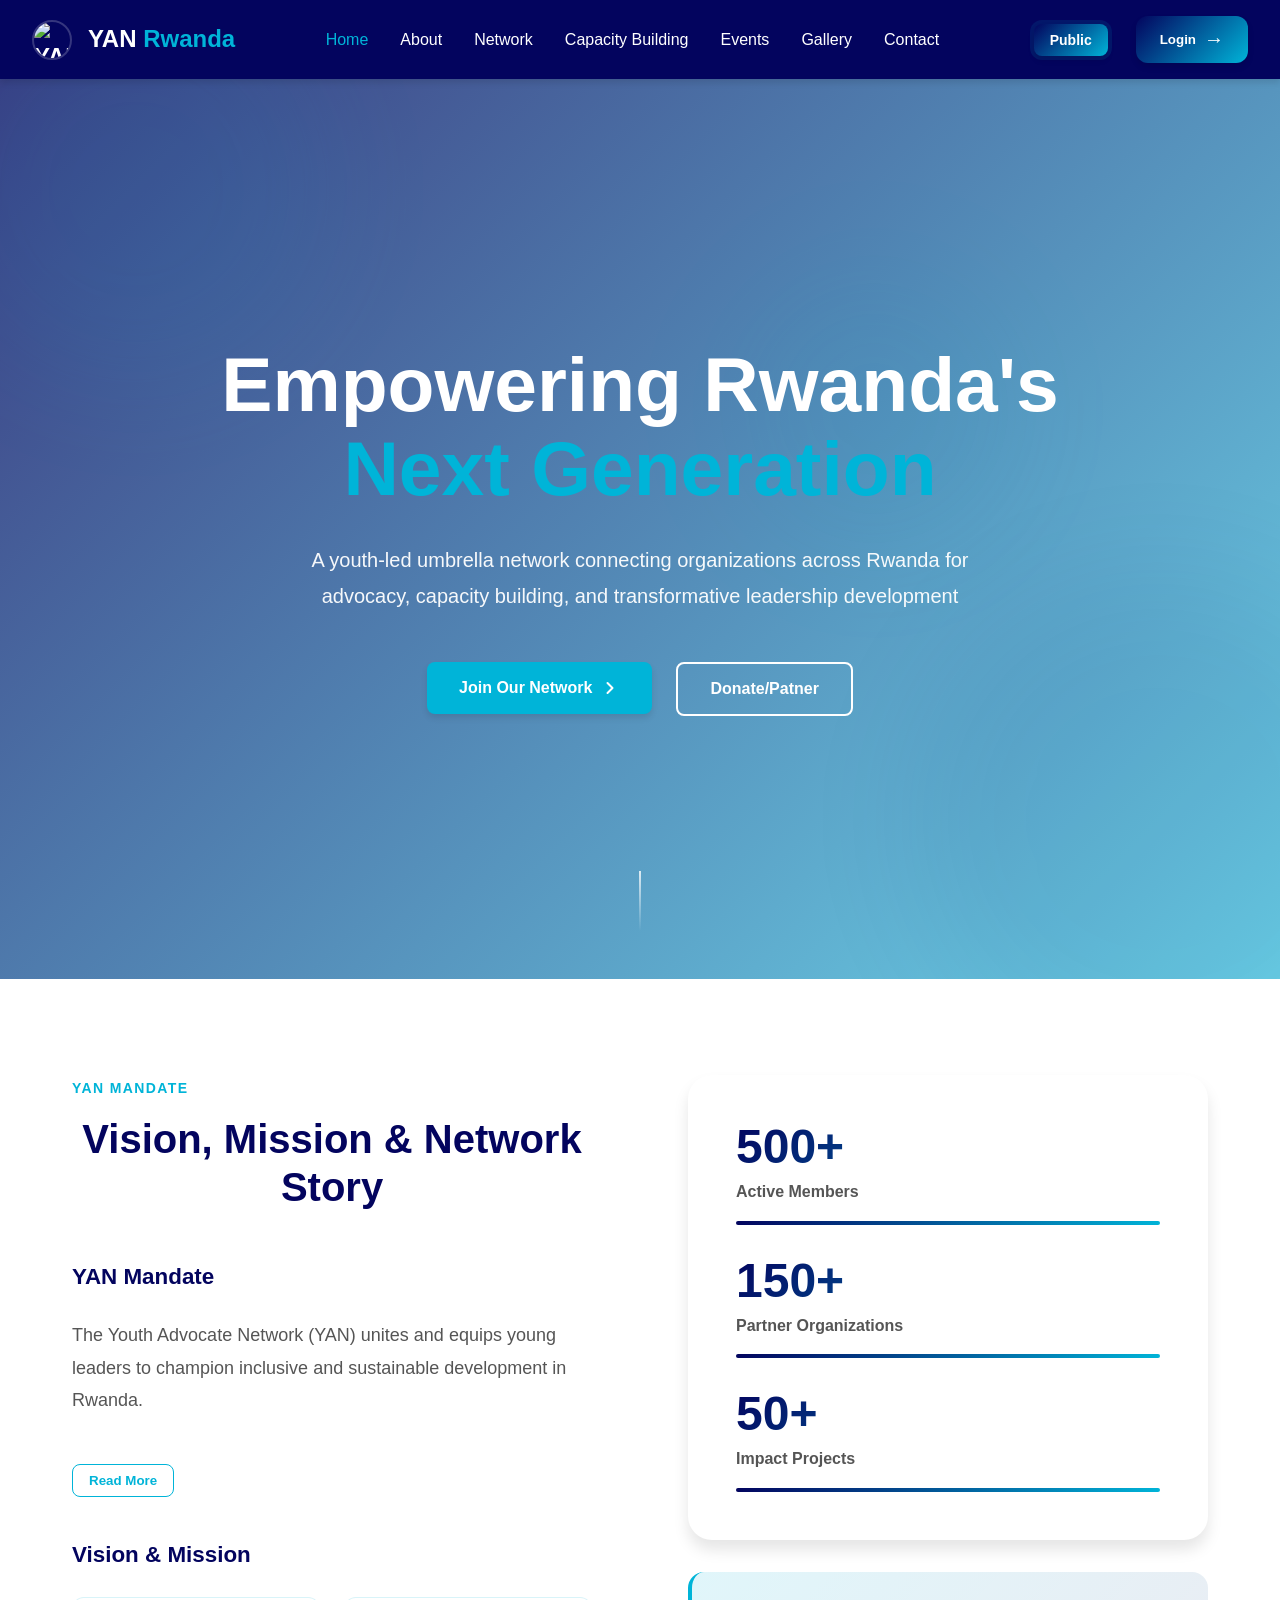
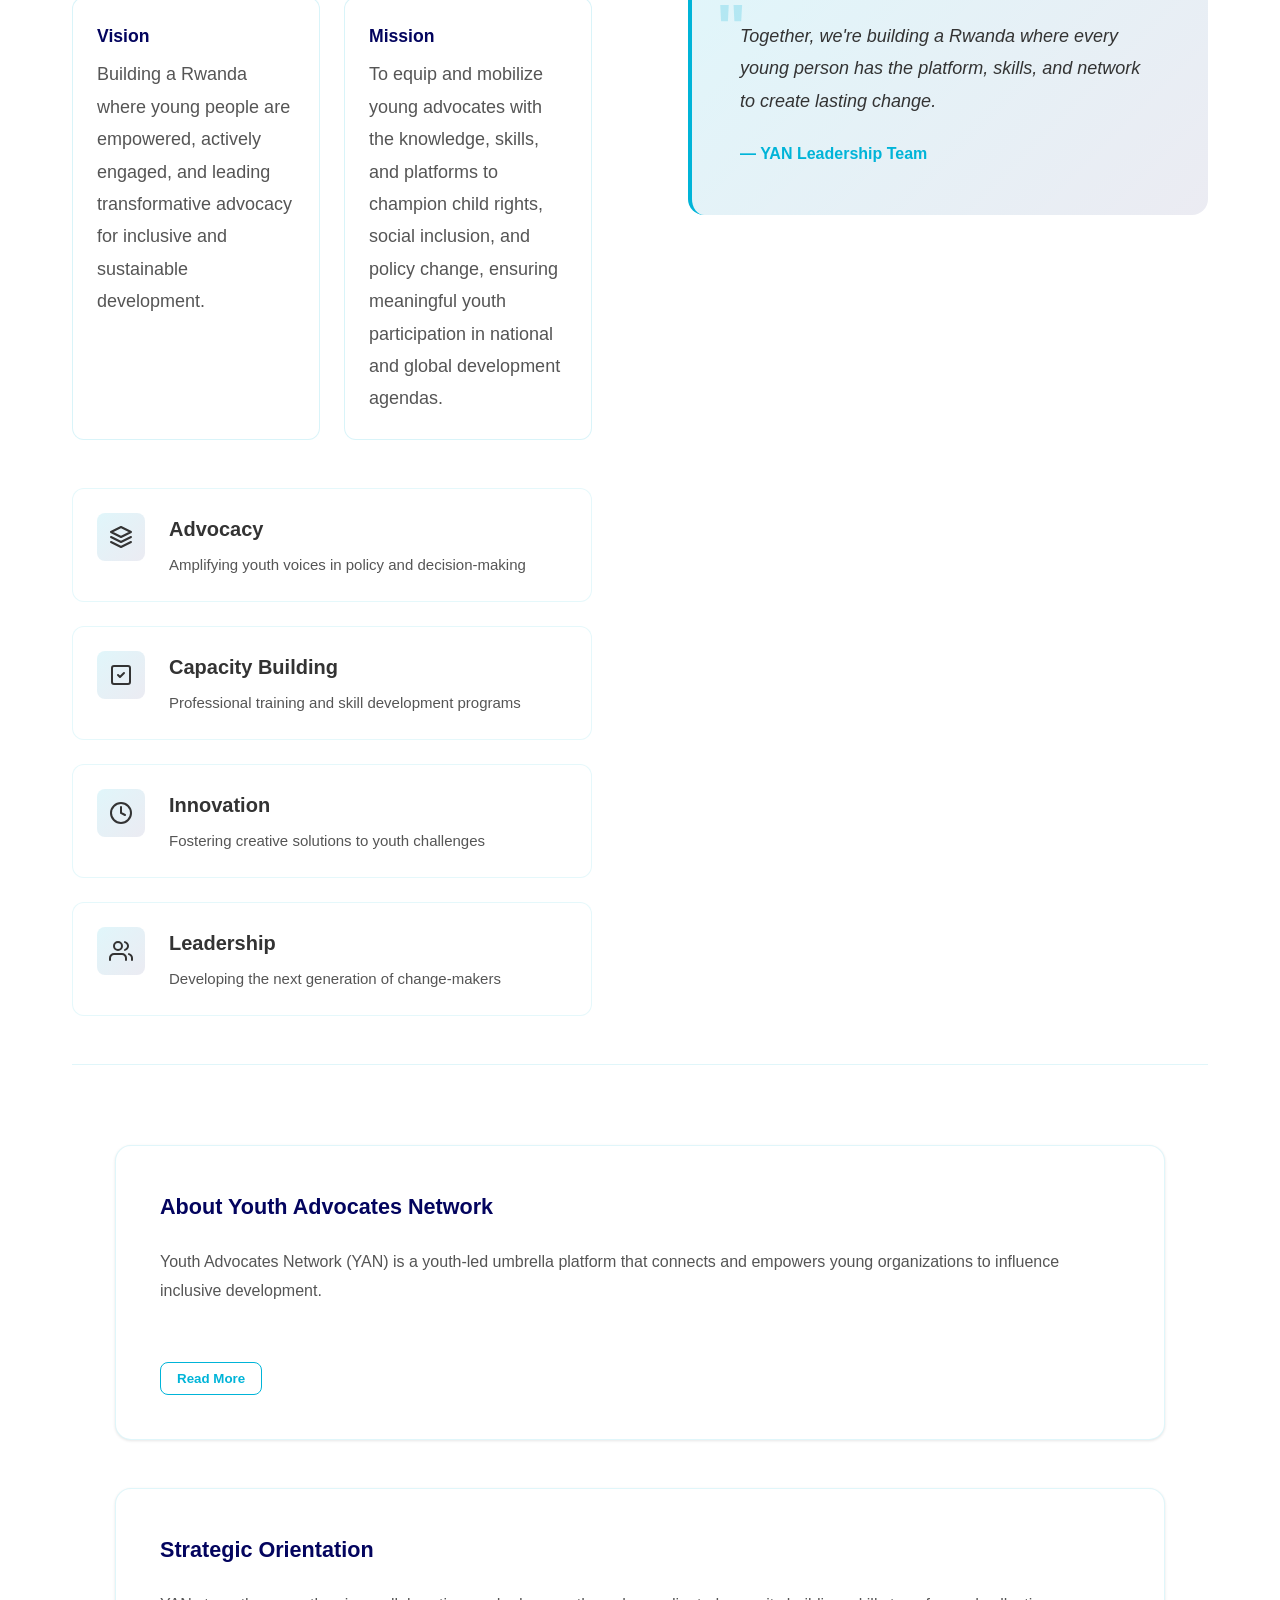
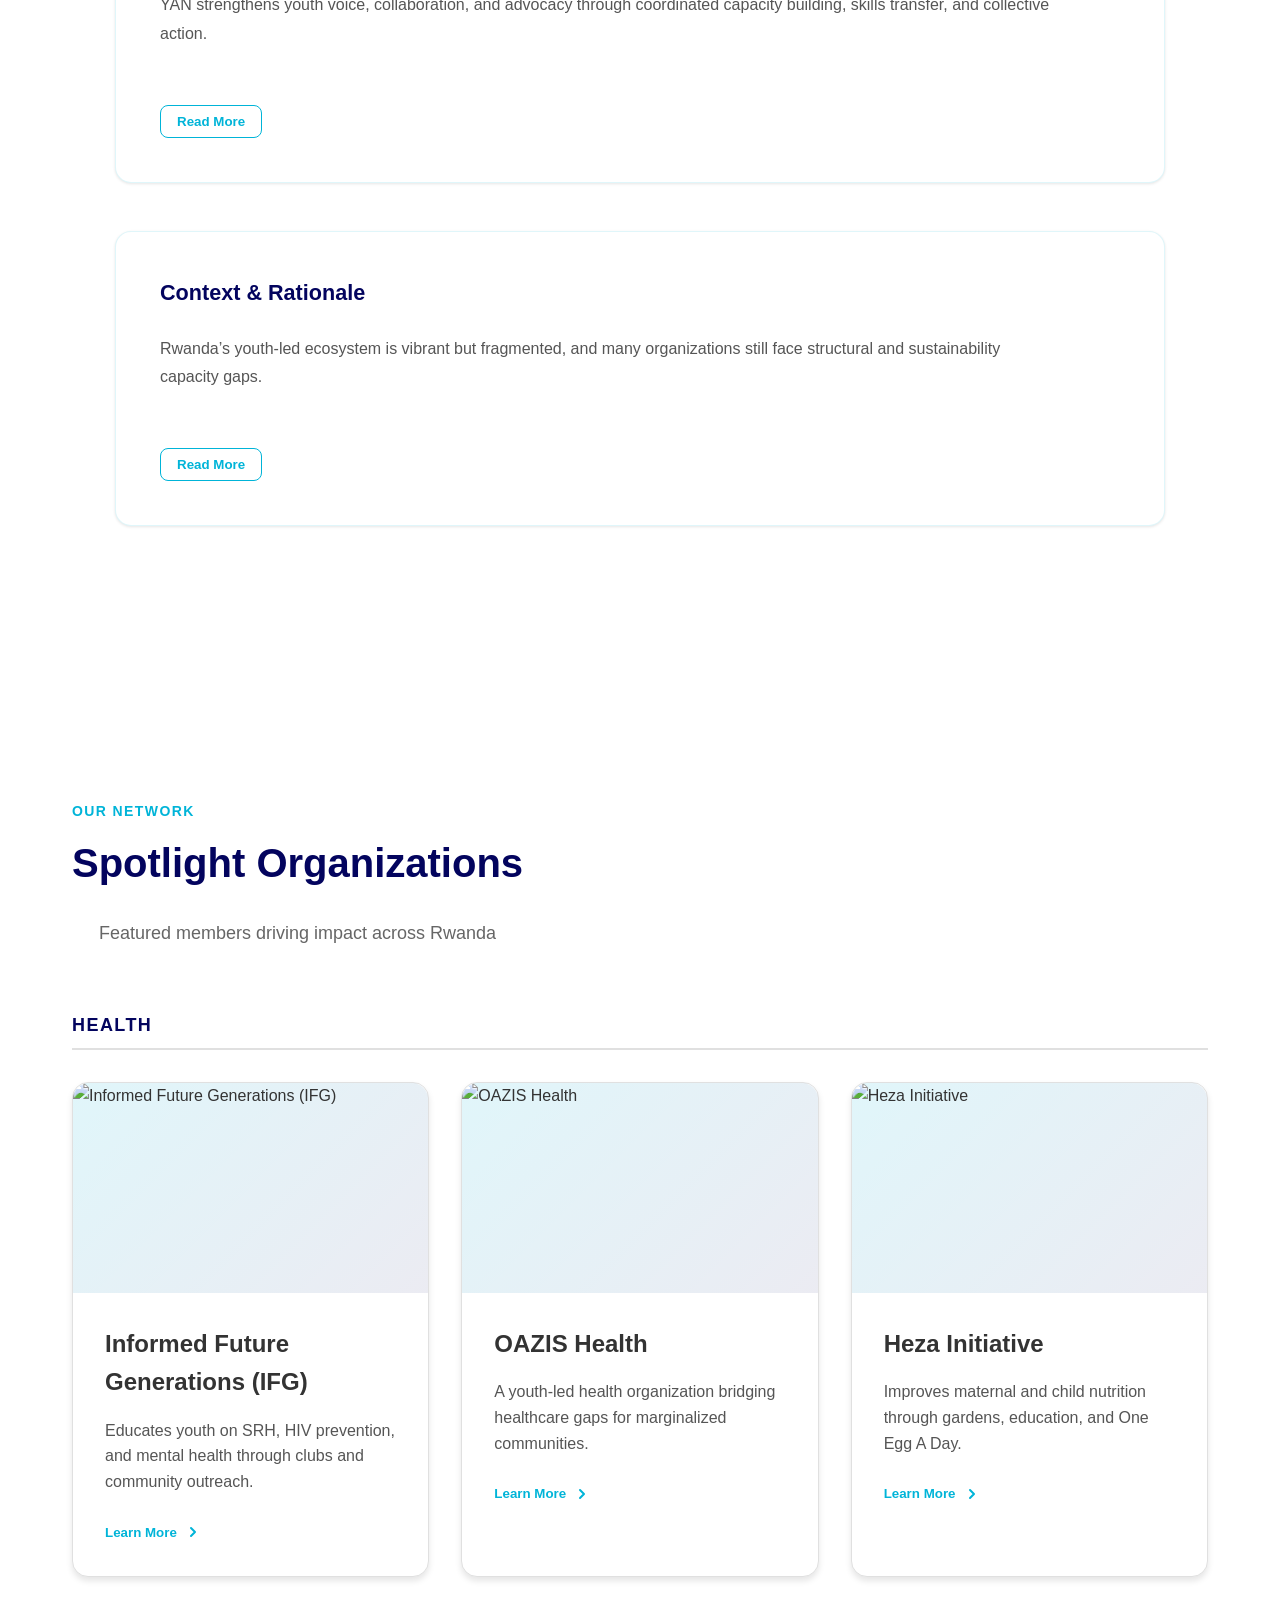
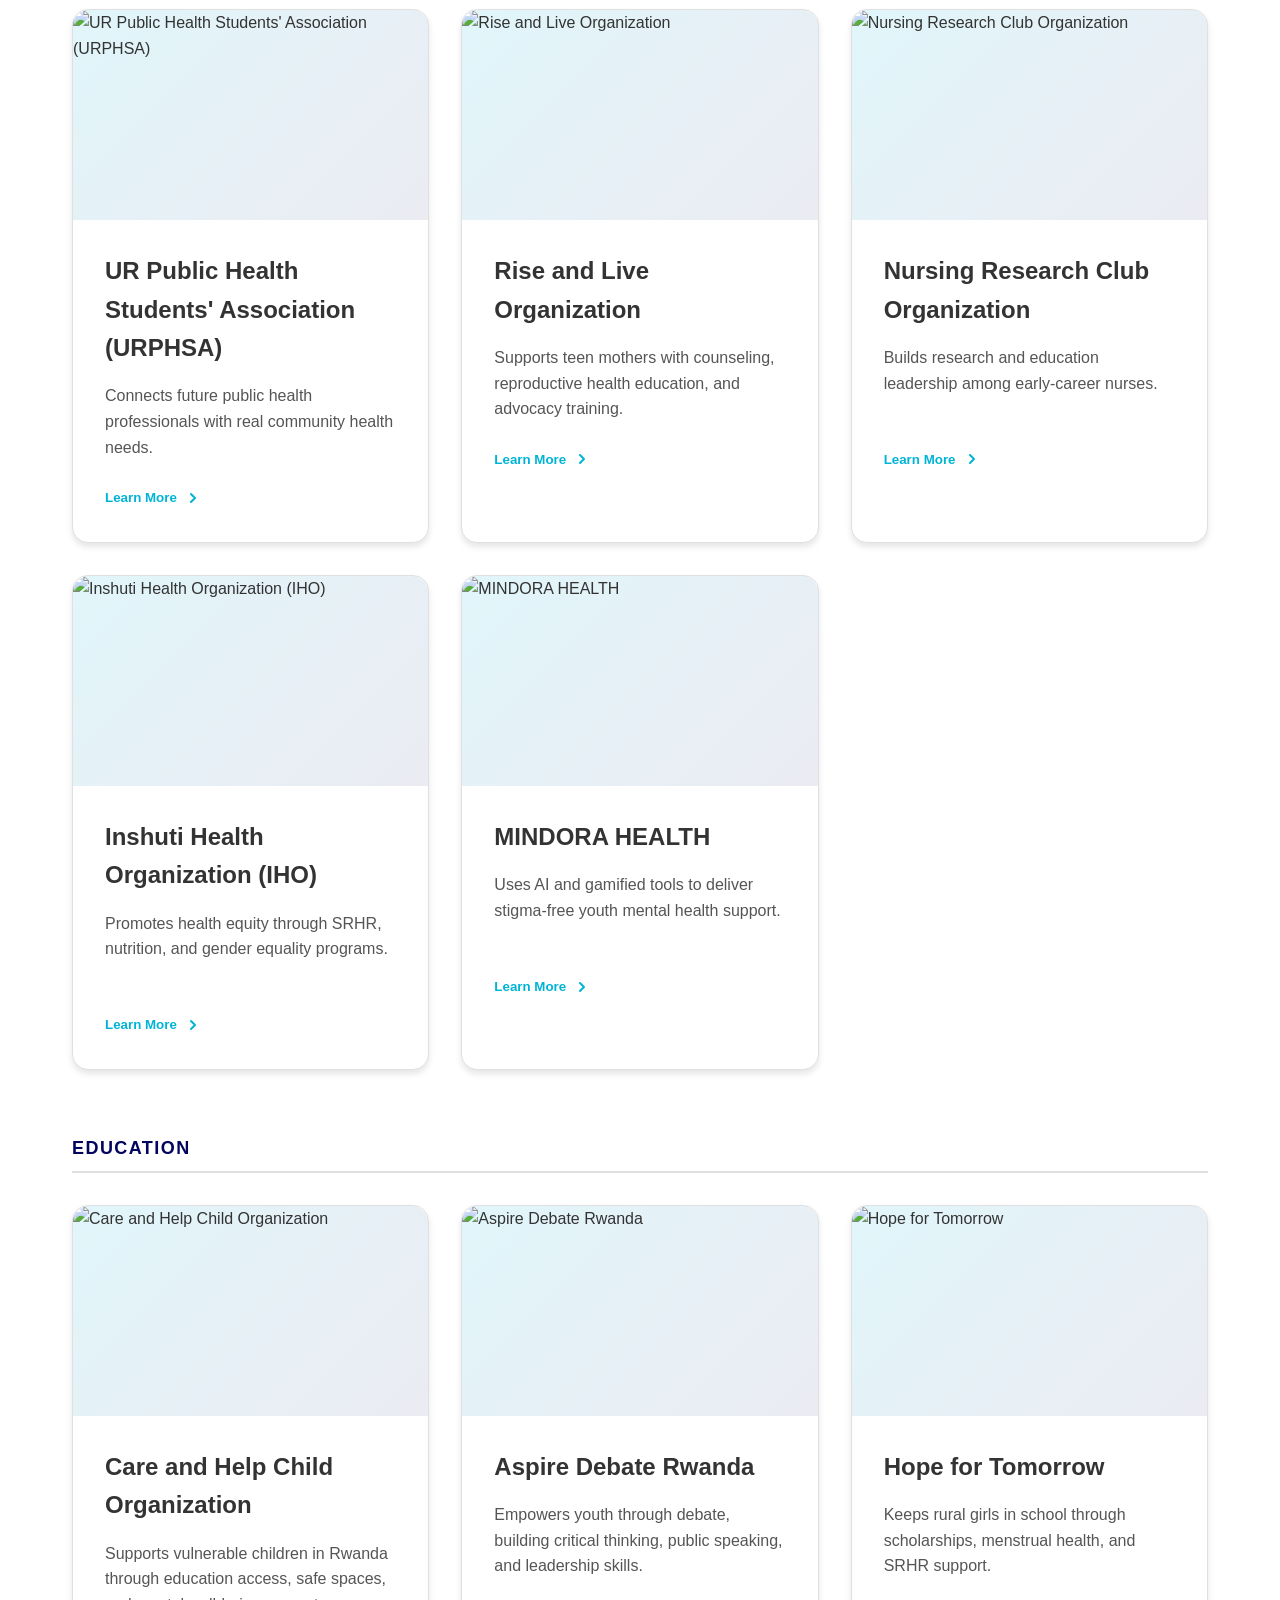
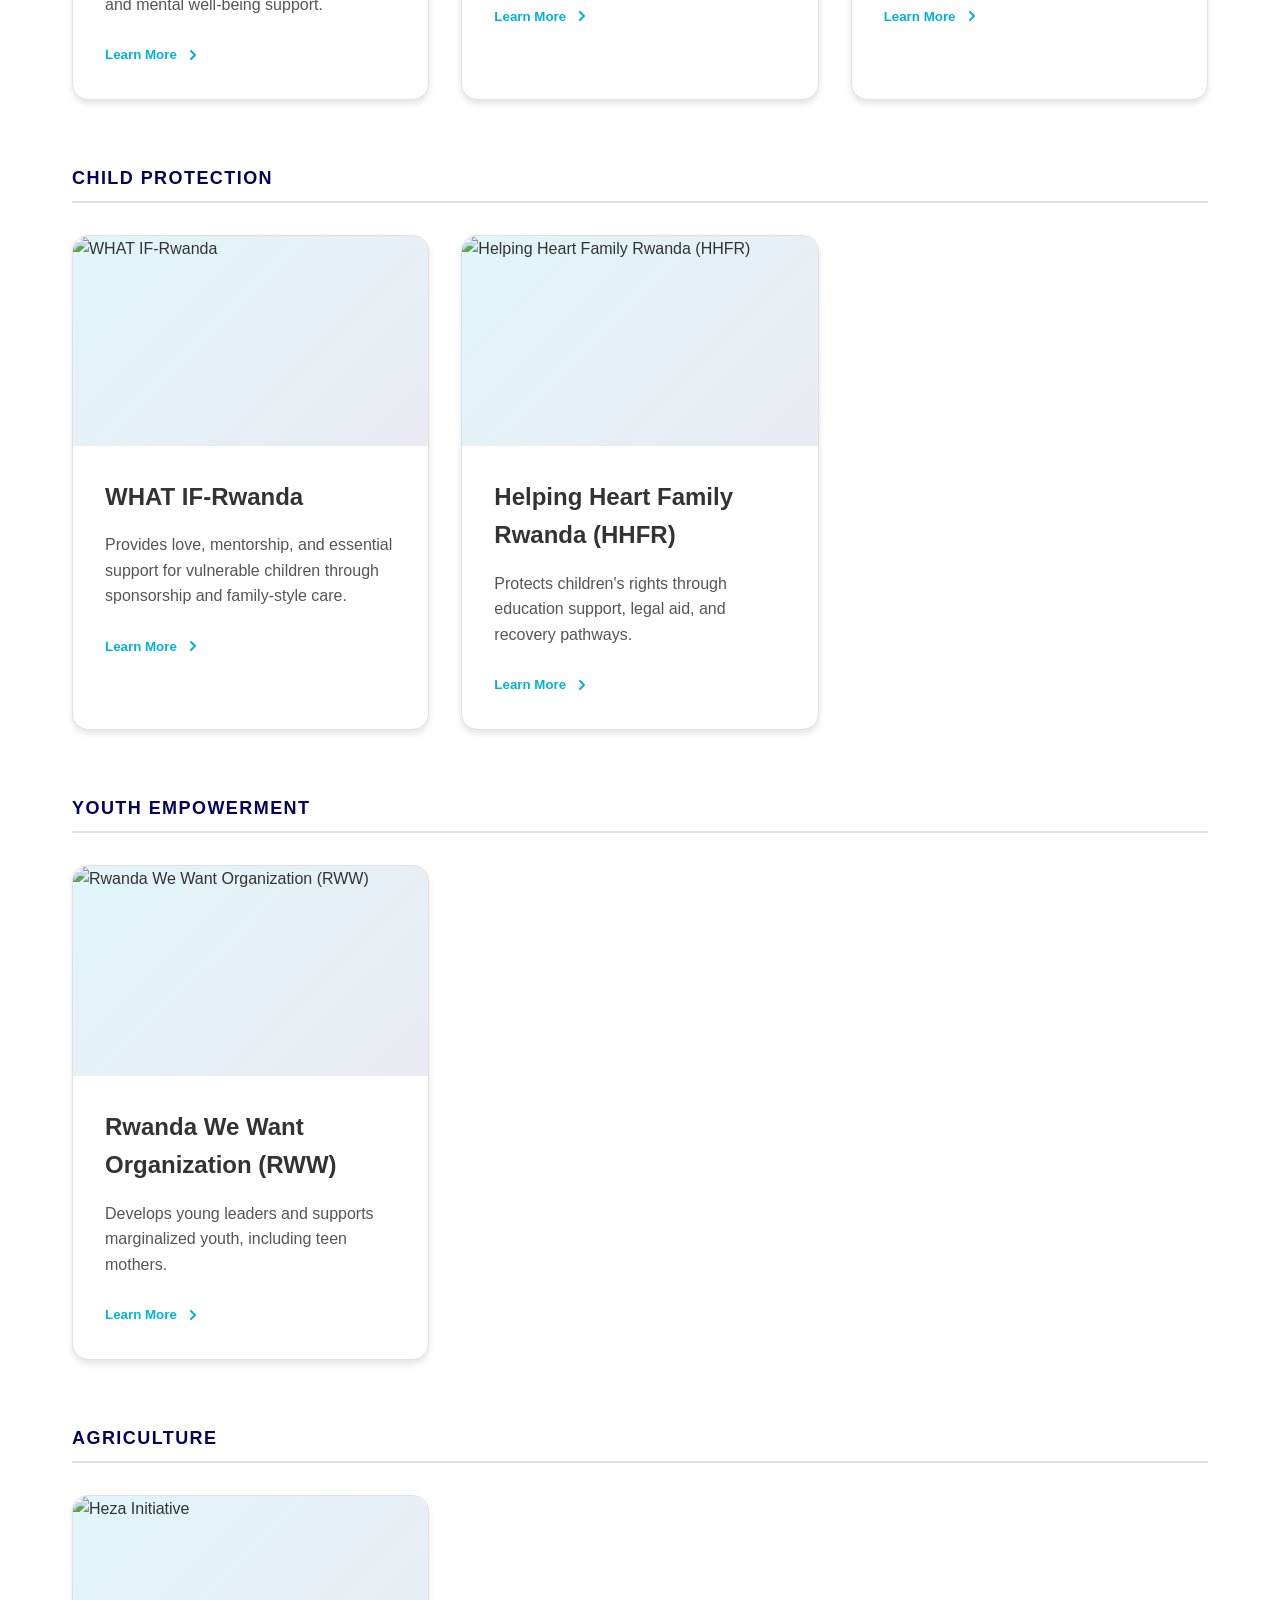
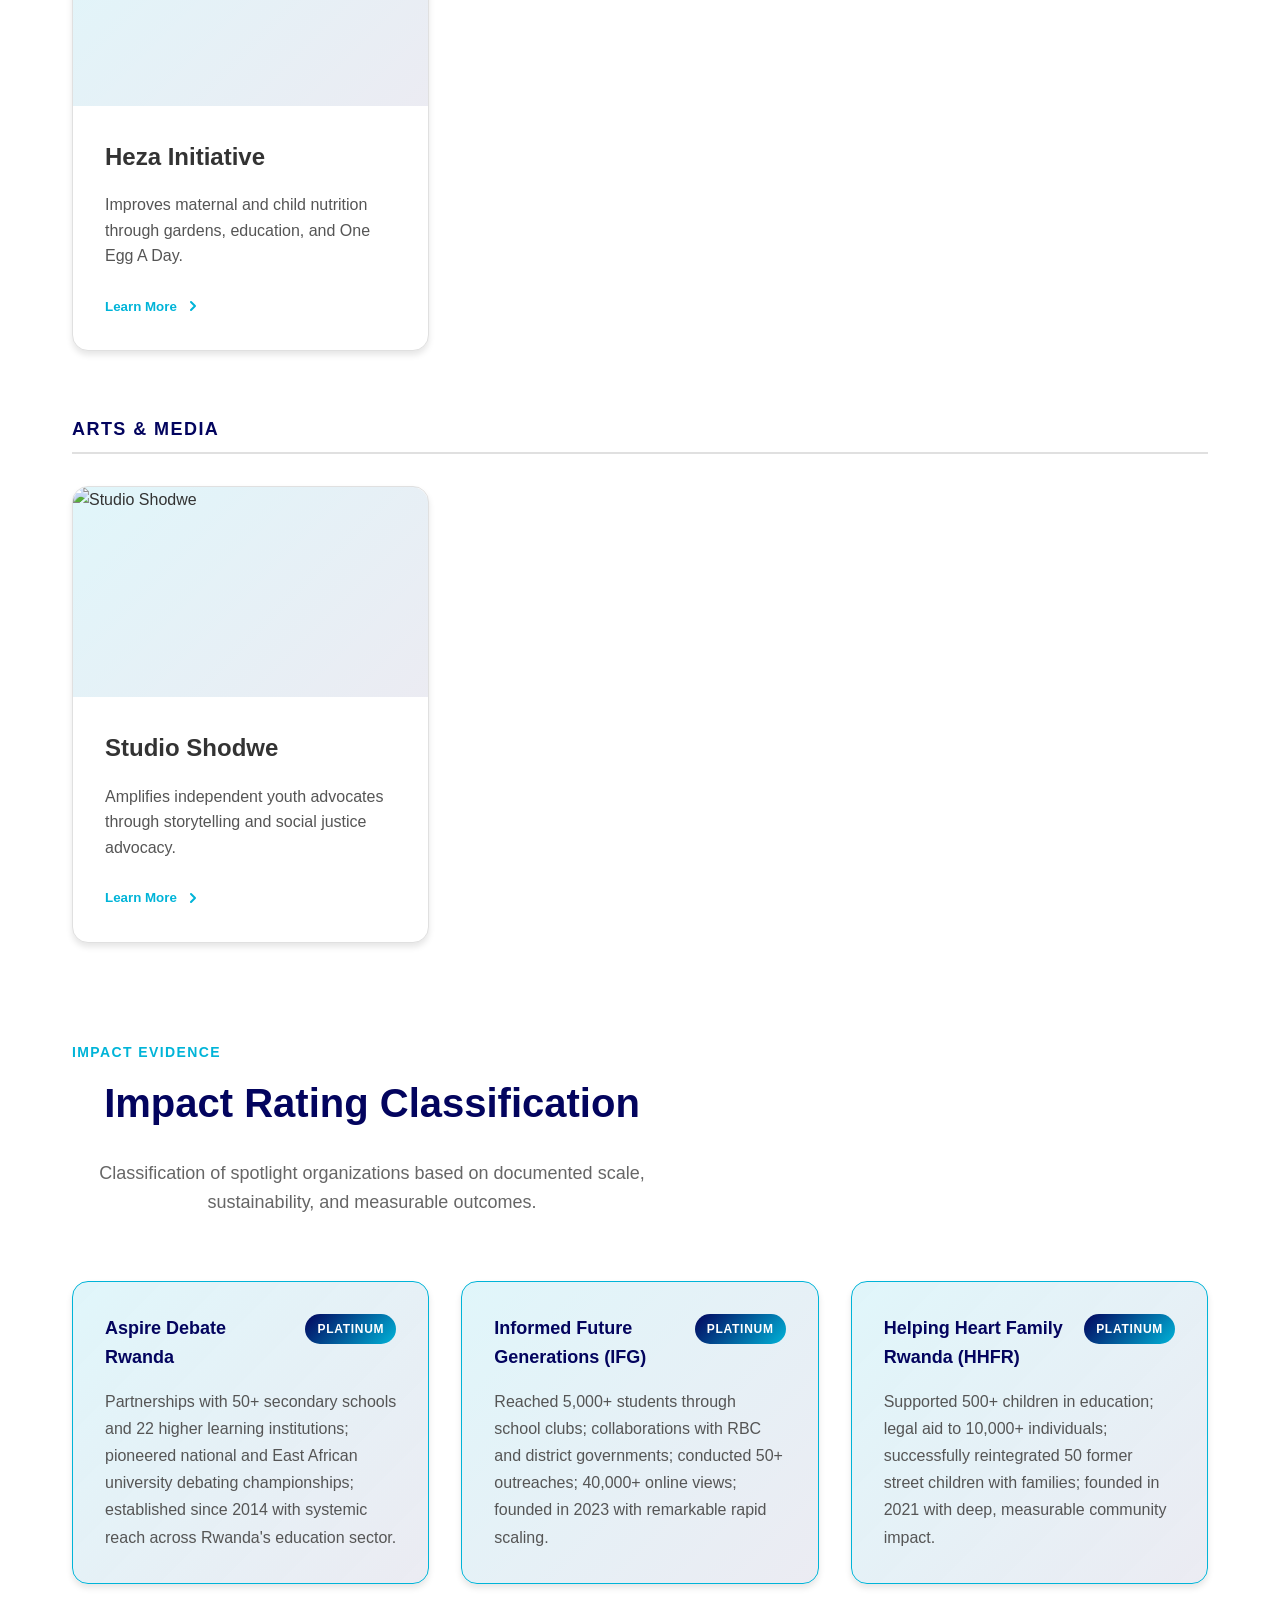
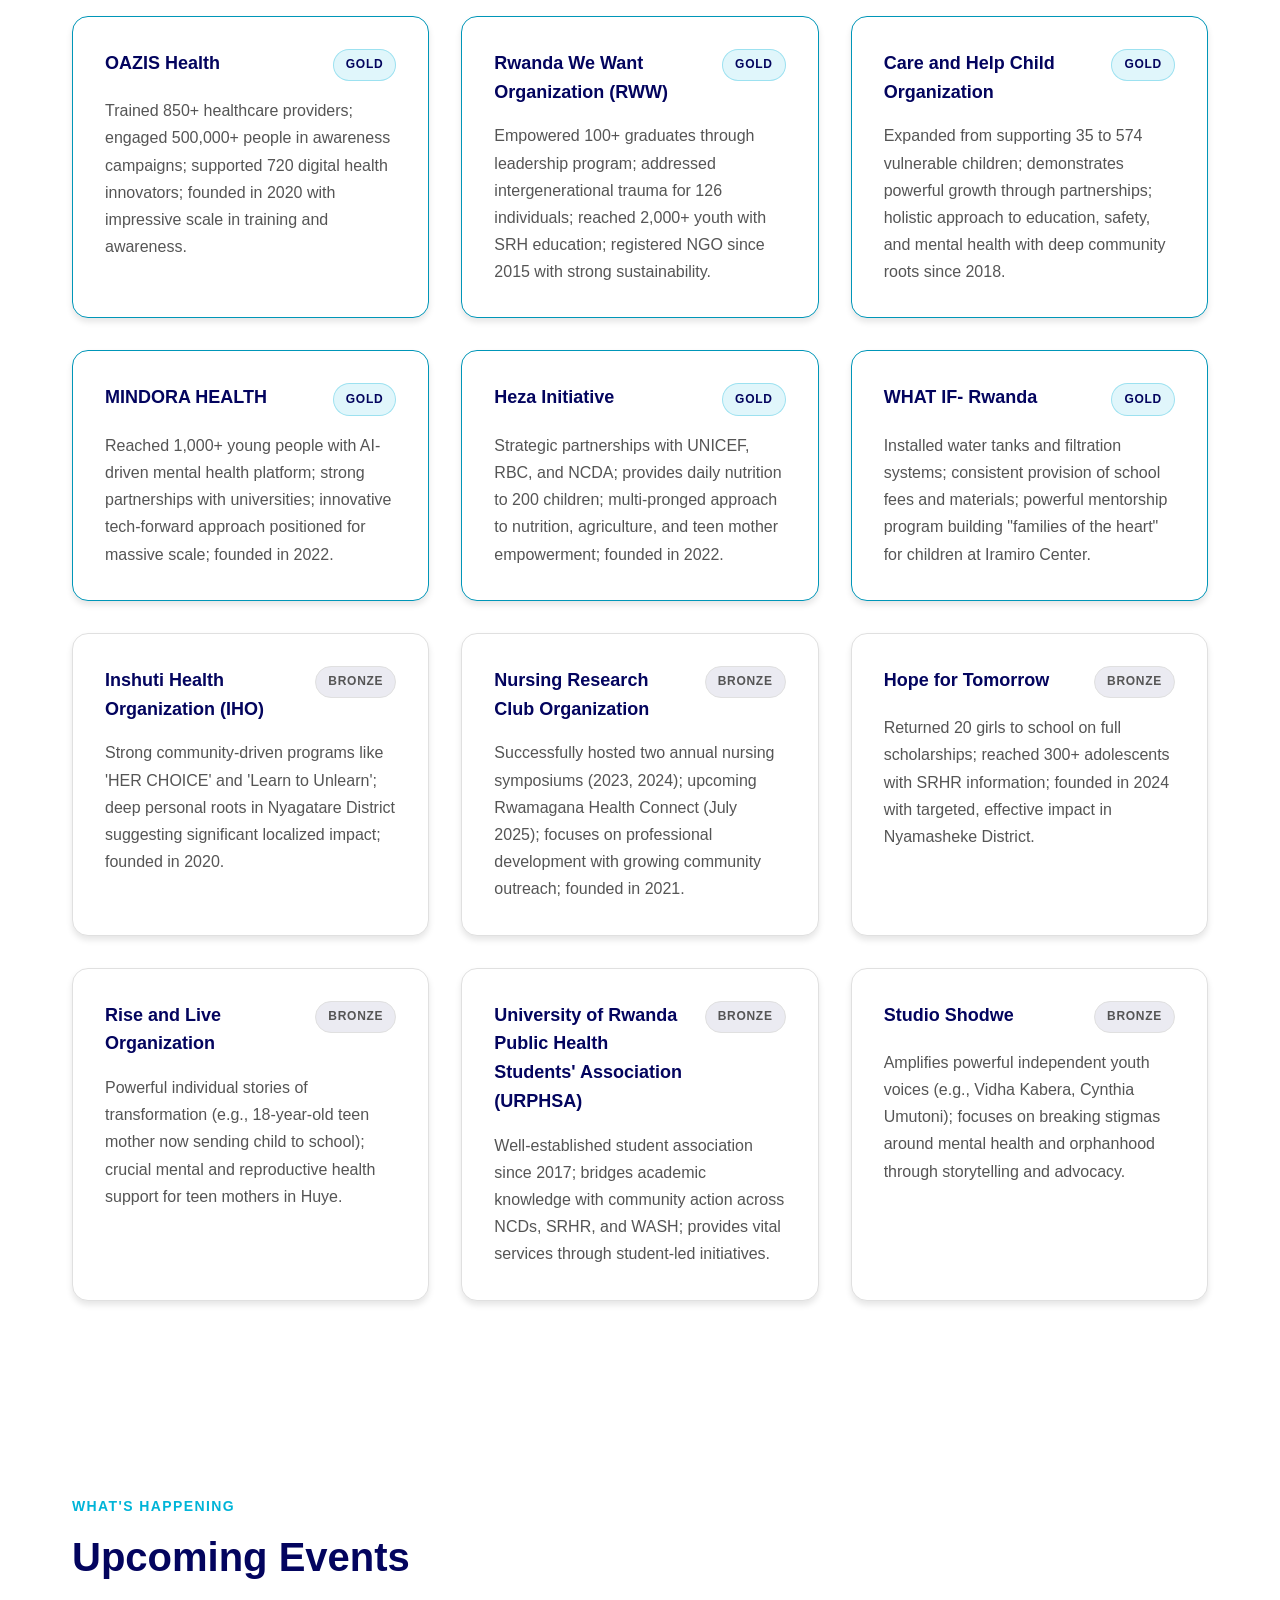
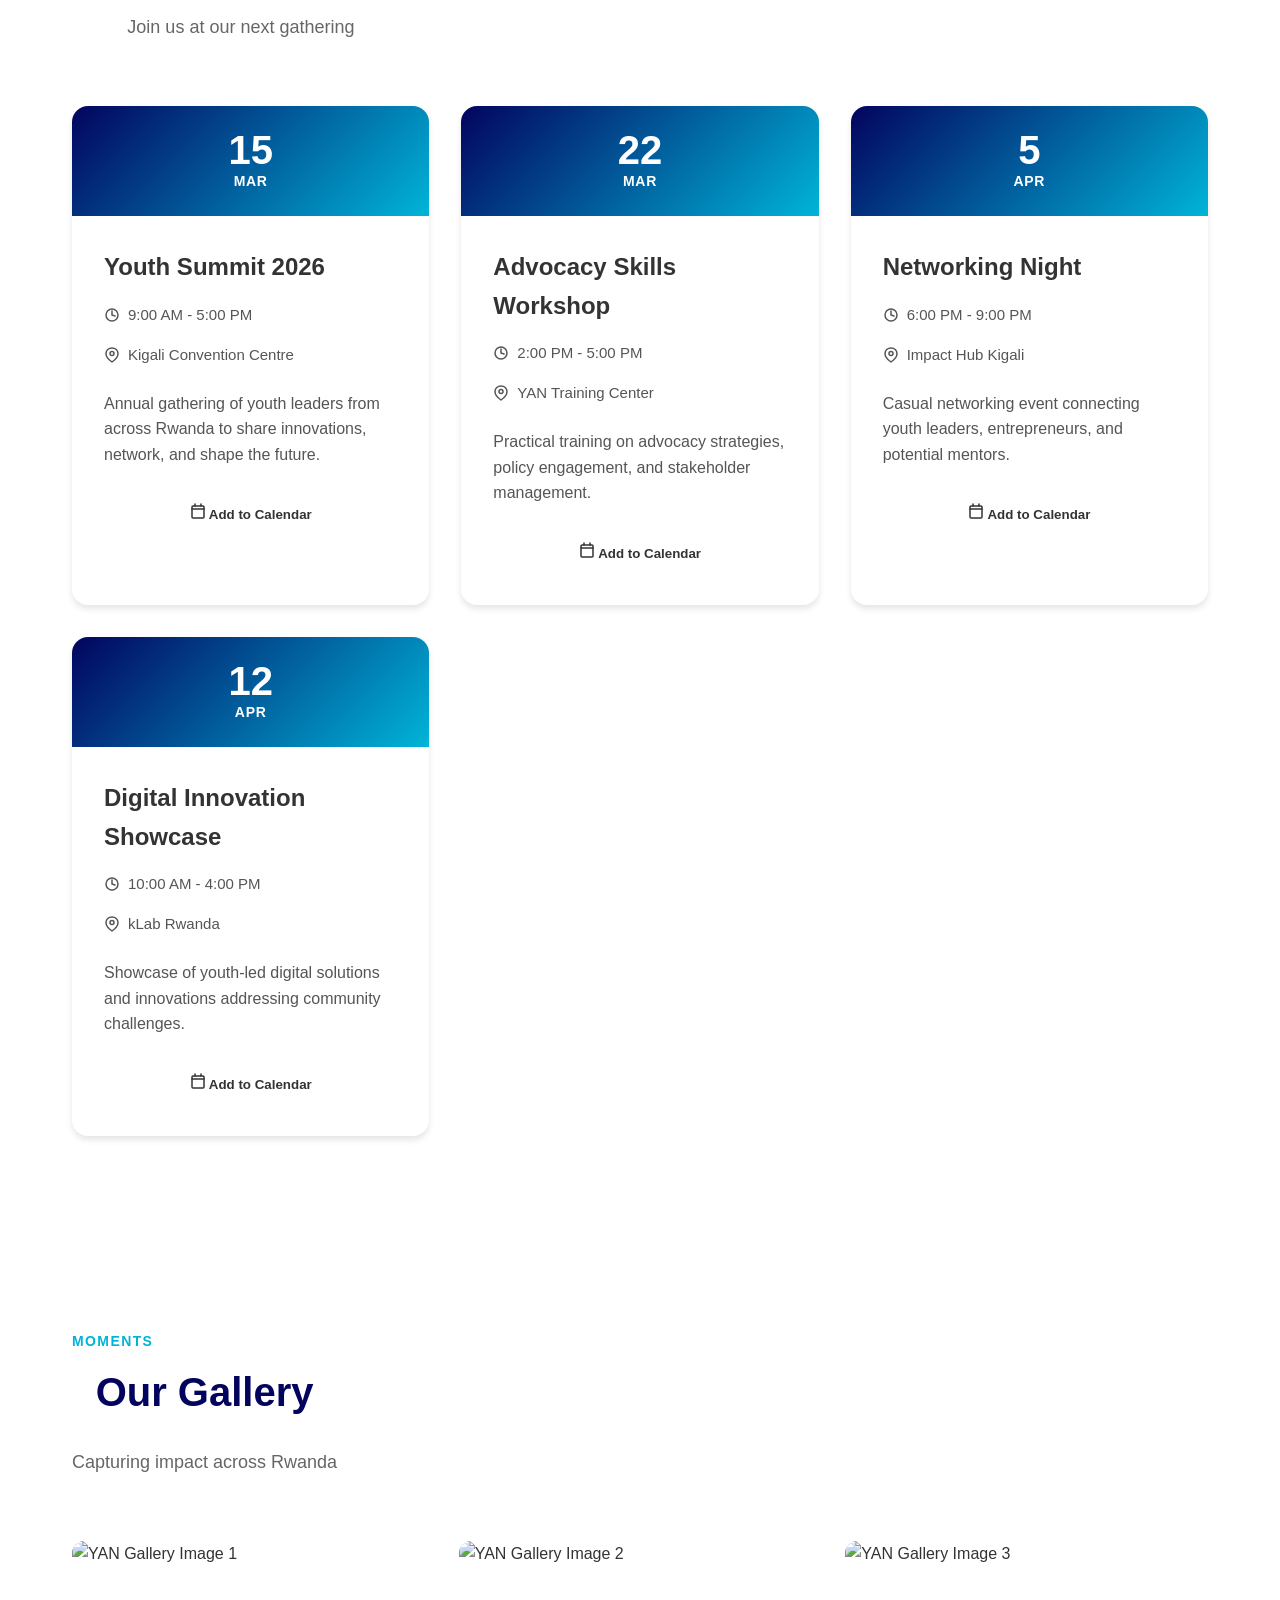
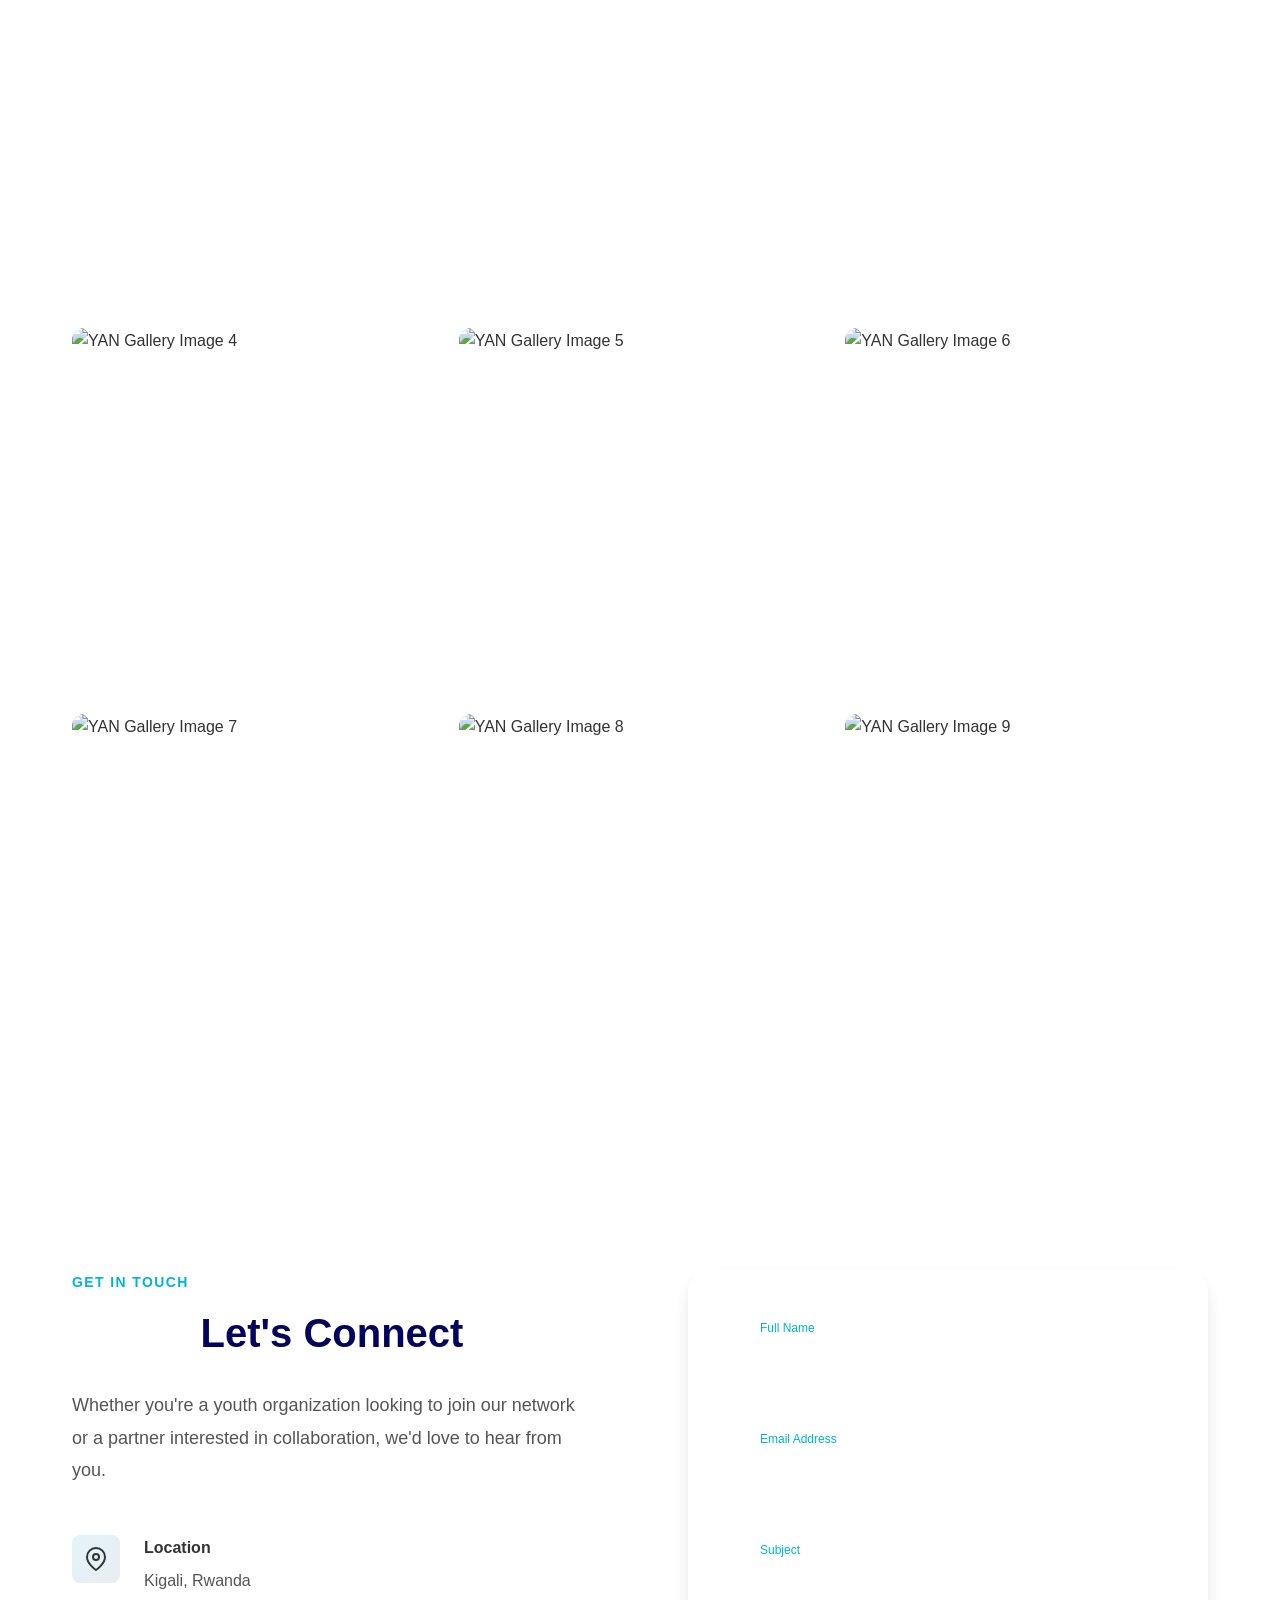
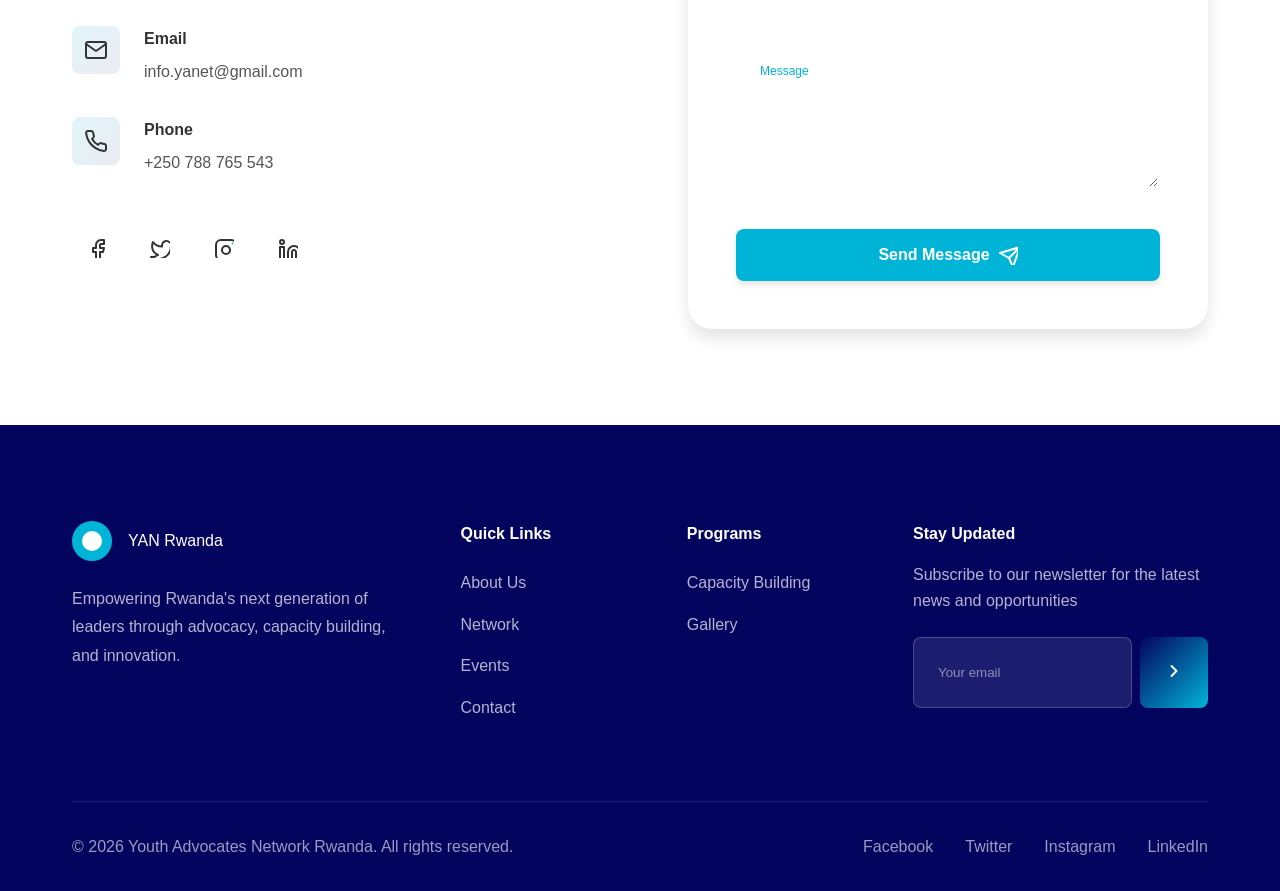
==== commit bedc347a: "updated the landing page to include the donate or patner button" ====
--- a/index.html
+++ b/index.html
@@ -3,8 +3,12 @@
 <head>
     <meta charset="UTF-8">
     <meta name="viewport" content="width=device-width, initial-scale=1.0">
+    <meta http-equiv="Cache-Control" content="no-cache, no-store, must-revalidate">
+    <meta http-equiv="Pragma" content="no-cache">
+    <meta http-equiv="Expires" content="0">
     <title>Youth Advocates Network Rwanda | Empowering Young Leaders</title>
     <meta name="description" content="Youth Advocates Network (YAN) is Rwanda's leading youth-led umbrella organization connecting youth organizations for advocacy, capacity building, and innovation.">
+    <link rel="stylesheet" href="assets/css/pages/adminDashboard.css?v=20260311b">
     <link rel="stylesheet" href="styles.css?v=20260311b">
 </head>
 <body>
@@ -13,7 +17,7 @@
     <nav class="navbar" id="navbar">
         <div class="nav-container">
             <div class="nav-brand">
-                <div class="logo-circle"></div>
+                <img class="logo-image" src="/images/XF_JMfRL_400x400.jpg" alt="YAN Rwanda Logo">
                 <span class="brand-text">YAN <span class="brand-accent">Rwanda</span></span>
             </div>
             
@@ -21,7 +25,7 @@
                 <a href="/index.html" class="nav-link active">Home</a>
                 <a href="#about" class="nav-link">About</a>
                 <a href="/pages/members/members.html" class="nav-link">Network</a>
-                <a href="/pages/dashboard/memberDashboard.html" class="nav-link">Capacity Building</a>
+                <a href="/pages/auth/login.html" class="nav-link">Capacity Building</a>
                 <a href="#opportunities" class="nav-link" data-role="member,admin">Opportunities</a>
                 <a href="#events" class="nav-link">Events</a>
                 <a href="#gallery" class="nav-link">Gallery</a>
@@ -66,6 +70,9 @@
     <!-- Hero Section -->
     <section class="hero" id="home">
         <div class="hero-background">
+            <video class="hero-background-video" autoplay muted loop playsinline preload="metadata" aria-hidden="true">
+                <source src="video/video_yan.mp4" type="video/mp4">
+            </video>
             <div class="hero-gradient"></div>
             <div class="floating-shapes">
                 <div class="shape shape-1"></div>
@@ -93,20 +100,13 @@
                 </button>
             </a>
                 
-                <button class="btn btn-secondary" onclick="document.getElementById('about').scrollIntoView({behavior: 'smooth'})">
-                    <span>Learn More</span>
-                </button>
-            </div>
-
-            <div class="hero-video-section">
-                <h3 class="hero-video-title">Learn More About Youth Advocates Network (YAN)</h3>
-                <div class="hero-video-wrapper">
-                    <video class="hero-video" controls preload="metadata">
-                        <source src="video/video_yan.mp4" type="video/mp4">
-                        Your browser does not support the video tag.
-                    </video>
-                </div>
-            </div>
+                <a href="/pages/donate-partner.html">
+                    <button class="btn btn-secondary" id="donatePatnerBtn">
+                        <span>Donate/Patner</span>
+                    </button>
+                </a>
+            </div>
+
         </div>
         
         <div class="scroll-indicator">
@@ -140,44 +140,6 @@
                             <div class="vm-item">
                                 <h4>Mission</h4>
                                 <p>To equip and mobilize young advocates with the knowledge, skills, and platforms to champion child rights, social inclusion, and policy change, ensuring meaningful youth participation in national and global development agendas.</p>
-                            </div>
-                        </div>
-
-                        <div class="about-network-section">
-                            <div class="about-cards-grid">
-                                <article class="about-card">
-                                    <h4>About Youth Advocates Network</h4>
-                                    <p class="about-card-preview">Youth Advocates Network (YAN) is a youth-led umbrella platform that connects and empowers young organizations to influence inclusive development.</p>
-                                    <div class="about-card-details" id="aboutIntroDetails" aria-hidden="true">
-                                        <p>Youth Advocates Network (YAN) is a youth-led and youth-serving network that empowers young people to amplify their voices and meaningfully participate in decision‑making spaces.</p>
-                                        <p>Born from UNICEF Rwanda’s Youth Advocacy Guide (YAG) training, YAN connects youth leaders with advocacy, communication, and stakeholder engagement skills for shared action.</p>
-                                    </div>
-                                    <button class="read-more-toggle about-card-toggle" type="button" aria-expanded="false" aria-controls="aboutIntroDetails">Read More</button>
-                                </article>
-
-                                <article class="about-card">
-                                    <h4>Strategic Orientation</h4>
-                                    <p class="about-card-preview">YAN strengthens youth voice, collaboration, and advocacy through coordinated capacity building, skills transfer, and collective action.</p>
-                                    <div class="about-card-details" id="aboutStrategicDetails" aria-hidden="true">
-                                        <ul class="about-list">
-                                            <li>Strengthening youth voice and agency in societal issues.</li>
-                                            <li>Promoting solidarity and collaboration among youth‑led organizations.</li>
-                                            <li>Facilitating capacity building, advocacy, and community‑level impact through collective action.</li>
-                                            <li>Encouraging sustainable, youth‑driven development and social behavior change across sectors.</li>
-                                        </ul>
-                                    </div>
-                                    <button class="read-more-toggle about-card-toggle" type="button" aria-expanded="false" aria-controls="aboutStrategicDetails">Read More</button>
-                                </article>
-
-                                <article class="about-card">
-                                    <h4>Context &amp; Rationale</h4>
-                                    <p class="about-card-preview">Rwanda’s youth-led ecosystem is vibrant but fragmented, and many organizations still face structural and sustainability capacity gaps.</p>
-                                    <div class="about-card-details" id="aboutContextDetails" aria-hidden="true">
-                                        <p>Rwanda has a vibrant but fragmented ecosystem of youth‑led organizations across health, education, social justice, climate, and inclusion. Many groups still face structural challenges in project management, governance, and sustainability systems.</p>
-                                        <p>YAN responds by building collective capacity, coordination, and advocacy power so youth organizations can sustain impact despite shifts in funding, policy, and community demand.</p>
-                                    </div>
-                                    <button class="read-more-toggle about-card-toggle" type="button" aria-expanded="false" aria-controls="aboutContextDetails">Read More</button>
-                                </article>
                             </div>
                         </div>
                     </div>
@@ -274,6 +236,44 @@
                     </div>
                 </div>
             </div>
+
+            <div class="about-network-section">
+                <div class="about-cards-grid">
+                    <article class="about-card">
+                        <h4>About Youth Advocates Network</h4>
+                        <p class="about-card-preview">Youth Advocates Network (YAN) is a youth-led umbrella platform that connects and empowers young organizations to influence inclusive development.</p>
+                        <div class="about-card-details" id="aboutIntroDetails" aria-hidden="true">
+                            <p>Youth Advocates Network (YAN) is a youth-led and youth-serving network that empowers young people to amplify their voices and meaningfully participate in decision‑making spaces.</p>
+                            <p>Born from UNICEF Rwanda’s Youth Advocacy Guide (YAG) training, YAN connects youth leaders with advocacy, communication, and stakeholder engagement skills for shared action.</p>
+                        </div>
+                        <button class="read-more-toggle about-card-toggle" type="button" aria-expanded="false" aria-controls="aboutIntroDetails">Read More</button>
+                    </article>
+
+                    <article class="about-card">
+                        <h4>Strategic Orientation</h4>
+                        <p class="about-card-preview">YAN strengthens youth voice, collaboration, and advocacy through coordinated capacity building, skills transfer, and collective action.</p>
+                        <div class="about-card-details" id="aboutStrategicDetails" aria-hidden="true">
+                            <ul class="about-list">
+                                <li>Strengthening youth voice and agency in societal issues.</li>
+                                <li>Promoting solidarity and collaboration among youth‑led organizations.</li>
+                                <li>Facilitating capacity building, advocacy, and community‑level impact through collective action.</li>
+                                <li>Encouraging sustainable, youth‑driven development and social behavior change across sectors.</li>
+                            </ul>
+                        </div>
+                        <button class="read-more-toggle about-card-toggle" type="button" aria-expanded="false" aria-controls="aboutStrategicDetails">Read More</button>
+                    </article>
+
+                    <article class="about-card">
+                        <h4>Context &amp; Rationale</h4>
+                        <p class="about-card-preview">Rwanda’s youth-led ecosystem is vibrant but fragmented, and many organizations still face structural and sustainability capacity gaps.</p>
+                        <div class="about-card-details" id="aboutContextDetails" aria-hidden="true">
+                            <p>Rwanda has a vibrant but fragmented ecosystem of youth‑led organizations across health, education, social justice, climate, and inclusion. Many groups still face structural challenges in project management, governance, and sustainability systems.</p>
+                            <p>YAN responds by building collective capacity, coordination, and advocacy power so youth organizations can sustain impact despite shifts in funding, policy, and community demand.</p>
+                        </div>
+                        <button class="read-more-toggle about-card-toggle" type="button" aria-expanded="false" aria-controls="aboutContextDetails">Read More</button>
+                    </article>
+                </div>
+            </div>
         </div>
     </section>
 
@@ -317,131 +317,7 @@
         </div>
     </section>
 
-    <!-- Capacity Building Section -->
-    <section class="capacity-section" id="capacity">
-        <div class="container">
-            <div class="section-header">
-                <div>
-                    <div class="section-label">Learning & Development</div>
-                    <h2 class="section-title">Capacity Building Program</h2>
-                    <p class="section-description">Structured training modules for youth leaders</p>
-                </div>
-            </div>
-            
-            <!-- Public View -->
-            <div class="capacity-public-view" id="capacityPublicView">
-                <div class="access-card">
-                    <div class="access-icon">
-                        <svg width="48" height="48" viewBox="0 0 24 24" fill="none">
-                            <rect x="3" y="11" width="18" height="11" rx="2" stroke="currentColor" stroke-width="2"/>
-                            <path d="M7 11V7C7 5.67392 7.52678 4.40215 8.46447 3.46447C9.40215 2.52678 10.6739 2 12 2C13.3261 2 14.5979 2.52678 15.5355 3.46447C16.4732 4.40215 17 5.67392 17 7V11" stroke="currentColor" stroke-width="2" stroke-linecap="round" stroke-linejoin="round"/>
-                        </svg>
-                    </div>
-                    <h3>Members-Only Access</h3>
-                    <p>Our comprehensive capacity building program includes structured training modules, assignments, and certifications. Login as a member to access the full learning management system.</p>
-                    <button class="btn btn-primary" onclick="document.getElementById('loginBtn').click()">
-                        <a href="/pages/auth/login.html"><span>Login to Access</span></a>
-                    </button>
-                </div>
-            </div>
-            
-            <!-- Member/Admin View - Module Dashboard -->
-            <div class="capacity-member-view" id="capacityMemberView" style="display: none;">
-                <div class="capacity-controls" id="capacityControls">
-                    <label class="capacity-search-label" for="capacitySearchInput">Search training materials</label>
-                    <input
-                        type="search"
-                        id="capacitySearchInput"
-                        class="capacity-search-input"
-                        placeholder="Search module or document title"
-                        aria-describedby="capacitySearchHint"
-                    >
-                    <p class="capacity-search-hint" id="capacitySearchHint">Filter modules and PDF resources by keyword.</p>
-                </div>
-                <div class="modules-grid" id="modulesGrid">
-                    <!-- Modules will be populated by JavaScript -->
-                </div>
-                <p class="capacity-empty-state" id="capacityEmptyState" style="display: none;">No modules match your search.</p>
-                <div id="capacityLiveRegion" class="sr-only" aria-live="polite"></div>
-            </div>
-        </div>
-    </section>
-
-    <!-- LMS Module Detail Page (Hidden by default) -->
-    <section class="lms-section" id="lmsSection" style="display: none;">
-        <div class="lms-container">
-            <button class="back-btn" id="backToModules">
-                <svg width="20" height="20" viewBox="0 0 20 20" fill="none">
-                    <path d="M12.5 15L7.5 10L12.5 5" stroke="currentColor" stroke-width="2" stroke-linecap="round" stroke-linejoin="round"/>
-                </svg>
-                <span>Back to Modules</span>
-            </button>
-            
-            <div class="lms-layout">
-                <aside class="lms-sidebar" id="lmsSidebar">
-                    <div class="module-header">
-                        <h3 id="moduleTitle">Module Title</h3>
-                        <span class="module-quarter" id="moduleQuarter">Q1</span>
-                    </div>
-                    
-                    <nav class="lms-nav">
-                        <button class="lms-nav-item active" data-section="overview">
-                            <svg width="20" height="20" viewBox="0 0 20 20" fill="none">
-                                <path d="M3 7L10 2L17 7V16C17 16.5304 16.7893 17.0391 16.4142 17.4142C16.0391 17.7893 15.5304 18 15 18H5C4.46957 18 3.96086 17.7893 3.58579 17.4142C3.21071 17.0391 3 16.5304 3 16V7Z" stroke="currentColor" stroke-width="2" stroke-linecap="round" stroke-linejoin="round"/>
-                            </svg>
-                            <span>Overview</span>
-                        </button>
-                        
-                        <button class="lms-nav-item" data-section="materials">
-                            <svg width="20" height="20" viewBox="0 0 20 20" fill="none">
-                                <path d="M13 2H6C5.46957 2 4.96086 2.21071 4.58579 2.58579C4.21071 2.96086 4 3.46957 4 4V16C4 16.5304 4.21071 17.0391 4.58579 17.4142C4.96086 17.7893 5.46957 18 6 18H14C14.5304 18 15.0391 17.7893 15.4142 17.4142C15.7893 17.0391 16 16.5304 16 16V7L13 2Z" stroke="currentColor" stroke-width="2" stroke-linecap="round" stroke-linejoin="round"/>
-                                <path d="M13 2V7H16" stroke="currentColor" stroke-width="2" stroke-linecap="round" stroke-linejoin="round"/>
-                            </svg>
-                            <span>Learning Materials</span>
-                        </button>
-                        
-                        <button class="lms-nav-item" data-section="assignment">
-                            <svg width="20" height="20" viewBox="0 0 20 20" fill="none">
-                                <path d="M14 2H6C4.89543 2 4 2.89543 4 4V16C4 17.1046 4.89543 18 6 18H14C15.1046 18 16 17.1046 16 16V4C16 2.89543 15.1046 2 14 2Z" stroke="currentColor" stroke-width="2" stroke-linecap="round" stroke-linejoin="round"/>
-                                <path d="M8 7H12M8 11H12M8 15H10" stroke="currentColor" stroke-width="2" stroke-linecap="round" stroke-linejoin="round"/>
-                            </svg>
-                            <span>Assignment</span>
-                        </button>
-                        
-                        <button class="lms-nav-item" data-section="feedback">
-                            <svg width="20" height="20" viewBox="0 0 20 20" fill="none">
-                                <path d="M10 18C14.4183 18 18 14.4183 18 10C18 5.58172 14.4183 2 10 2C5.58172 2 2 5.58172 2 10C2 14.4183 5.58172 18 10 18Z" stroke="currentColor" stroke-width="2" stroke-linecap="round" stroke-linejoin="round"/>
-                                <path d="M7.5 10L9.5 12L12.5 8" stroke="currentColor" stroke-width="2" stroke-linecap="round" stroke-linejoin="round"/>
-                            </svg>
-                            <span>Feedback & Grades</span>
-                        </button>
-                        
-                        <button class="lms-nav-item" data-section="certificate">
-                            <svg width="20" height="20" viewBox="0 0 20 20" fill="none">
-                                <path d="M10 12C12.2091 12 14 10.2091 14 8C14 5.79086 12.2091 4 10 4C7.79086 4 6 5.79086 6 8C6 10.2091 7.79086 12 10 12Z" stroke="currentColor" stroke-width="2" stroke-linecap="round" stroke-linejoin="round"/>
-                                <path d="M8.21 13.89L7 18L10 16L13 18L11.79 13.88" stroke="currentColor" stroke-width="2" stroke-linecap="round" stroke-linejoin="round"/>
-                            </svg>
-                            <span>Certificate</span>
-                        </button>
-                    </nav>
-                    
-                    <div class="module-progress">
-                        <div class="progress-label">
-                            <span>Progress</span>
-                            <span id="progressPercent">0%</span>
-                        </div>
-                        <div class="progress-bar">
-                            <div class="progress-fill" id="progressFill"></div>
-                        </div>
-                    </div>
-                </aside>
-                
-                <main class="lms-content" id="lmsContent">
-                    <!-- Content sections will be dynamically loaded -->
-                </main>
-            </div>
-        </div>
-    </section>
+    
 
     <!-- Opportunities Section -->
     <section class="opportunities-section" id="opportunities" data-role="member,admin" style="display: none;">
@@ -533,7 +409,7 @@
                             </div>
                             <div>
                                 <h4>Email</h4>
-                                <p>info@yanrwanda.org</p>
+                                <p>info.yanet@gmail.com</p>
                             </div>
                         </div>
                         
@@ -545,7 +421,7 @@
                             </div>
                             <div>
                                 <h4>Phone</h4>
-                                <p>+250 XXX XXX XXX</p>
+                                <p>+250 788 765 543</p>
                             </div>
                         </div>
                     </div>
@@ -620,153 +496,224 @@
 
     <!-- Member Dashboard -->
     <section class="dashboard-section" id="dashboard" style="display: none;">
-        <div class="dashboard-container">
-            <aside class="dashboard-sidebar">
-                <div class="dashboard-profile">
-                    <div class="dashboard-avatar">YL</div>
-                    <h3>Young Leader</h3>
-                    <span class="role-badge" id="dashboardRole">Member</span>
-                </div>
-                
-                <nav class="dashboard-nav">
-                    <a href="#dashboard-overview" class="dashboard-nav-item active">
-                        <svg width="20" height="20" viewBox="0 0 20 20" fill="none">
-                            <rect x="3" y="3" width="7" height="7" rx="1" stroke="currentColor" stroke-width="2"/>
-                            <rect x="3" y="13" width="7" height="7" rx="1" stroke="currentColor" stroke-width="2"/>
-                            <rect x="13" y="3" width="7" height="7" rx="1" stroke="currentColor" stroke-width="2"/>
-                            <rect x="13" y="13" width="7" height="7" rx="1" stroke="currentColor" stroke-width="2"/>
-                        </svg>
-                        <span>Overview</span>
-                    </a>
-                    <a href="#dashboard-modules" class="dashboard-nav-item">
-                        <svg width="20" height="20" viewBox="0 0 20 20" fill="none">
-                            <path d="M4 19.5C4 18.837 4.26339 18.2011 4.73223 17.7322C5.20107 17.2634 5.83696 17 6.5 17H20" stroke="currentColor" stroke-width="2" stroke-linecap="round" stroke-linejoin="round"/>
-                            <path d="M6.5 2H20V22H6.5C5.83696 22 5.20107 21.7366 4.73223 21.2678C4.26339 20.7989 4 20.163 4 19.5V4.5C4 3.83696 4.26339 3.20107 4.73223 2.73223C5.20107 2.26339 5.83696 2 6.5 2Z" stroke="currentColor" stroke-width="2" stroke-linecap="round" stroke-linejoin="round"/>
-                        </svg>
-                        <span>My Modules</span>
-                    </a>
-                    <a href="#dashboard-events" class="dashboard-nav-item">
-                        <svg width="20" height="20" viewBox="0 0 20 20" fill="none">
-                            <rect x="3" y="4" width="18" height="18" rx="2" stroke="currentColor" stroke-width="2"/>
-                            <path d="M16 2V6M8 2V6M3 10H21" stroke="currentColor" stroke-width="2" stroke-linecap="round"/>
-                        </svg>
-                        <span>My Events</span>
-                    </a>
-                    <a href="#" class="dashboard-nav-item" id="backToSite">
-                        <svg width="20" height="20" viewBox="0 0 20 20" fill="none">
-                            <path d="M3 9L12 2L21 9V20C21 20.5304 20.7893 21.0391 20.4142 21.4142C20.0391 21.7893 19.5304 22 19 22H5C4.46957 22 3.96086 21.7893 3.58579 21.4142C3.21071 21.0391 3 20.5304 3 20V9Z" stroke="currentColor" stroke-width="2" stroke-linecap="round" stroke-linejoin="round"/>
-                        </svg>
-                        <span>Back to Site</span>
-                    </a>
+        <div class="sidebar-overlay" id="sidebarOverlay"></div>
+
+        <div class="admin-shell">
+            <aside class="admin-sidebar" id="adminSidebar">
+                <div class="admin-brand">
+                    <img class="logo-image" src="/images/XF_JMfRL_400x400.jpg" alt="YAN Rwanda Logo">
+                    <div>
+                        <h1>MEMBER</h1>
+                        <p>Learning Workspace</p>
+                    </div>
+                </div>
+
+                <div class="chip" title="signed in role">
+                    <span id="dashboardRole">Member</span>
+                </div>
+
+                <nav class="admin-nav">
+                    <button type="button" class="active">Dashboard</button>
+                    <button type="button">My Applications</button>
+                    <button type="button">Submit Application</button>
+                    <button type="button">Profile</button>
                 </nav>
+
+                <div class="admin-sidebar-footer">
+                    <button type="button" class="btn-sm btn-soft" id="backToSite">Back to Site</button>
+                    <button type="button" class="btn-sm" id="memberDashboardLogout">Logout</button>
+                    <div class="muted small">&copy; <span id="memberDashboardYear"></span> YAN Rwanda</div>
+                </div>
             </aside>
-            
-            <main class="dashboard-main">
-                <div class="dashboard-header">
-                    <h1>Dashboard Overview</h1>
-                    <p>Welcome back! Here's your progress summary</p>
-                </div>
-                
-                <div class="metrics-grid">
-                    <div class="metric-card">
-                        <div class="metric-icon" style="background: linear-gradient(135deg, #667eea 0%, #764ba2 100%);">
-                            <svg width="24" height="24" viewBox="0 0 24 24" fill="none">
-                                <path d="M12 2L2 7L12 12L22 7L12 2Z" stroke="white" stroke-width="2" stroke-linecap="round" stroke-linejoin="round"/>
-                                <path d="M2 17L12 22L22 17" stroke="white" stroke-width="2" stroke-linecap="round" stroke-linejoin="round"/>
-                                <path d="M2 12L12 17L22 12" stroke="white" stroke-width="2" stroke-linecap="round" stroke-linejoin="round"/>
-                            </svg>
-                        </div>
-                        <div class="metric-content">
-                            <div class="metric-value" id="completedModules">0</div>
-                            <div class="metric-label">Completed Modules</div>
-                        </div>
-                    </div>
-                    
-                    <div class="metric-card">
-                        <div class="metric-icon" style="background: linear-gradient(135deg, #f093fb 0%, #f5576c 100%);">
-                            <svg width="24" height="24" viewBox="0 0 24 24" fill="none">
-                                <path d="M14 2H6C5.46957 2 4.96086 2.21071 4.58579 2.58579C4.21071 2.96086 4 3.46957 4 4V20C4 20.5304 4.21071 21.0391 4.58579 21.4142C4.96086 21.7893 5.46957 22 6 22H18C18.5304 22 19.0391 21.7893 19.4142 21.4142C19.7893 21.0391 20 20.5304 20 20V8L14 2Z" stroke="white" stroke-width="2" stroke-linecap="round" stroke-linejoin="round"/>
-                                <path d="M14 2V8H20" stroke="white" stroke-width="2" stroke-linecap="round" stroke-linejoin="round"/>
-                            </svg>
-                        </div>
-                        <div class="metric-content">
-                            <div class="metric-value" id="pendingAssignments">0</div>
-                            <div class="metric-label">Pending Assignments</div>
-                        </div>
-                    </div>
-                    
-                    <div class="metric-card">
-                        <div class="metric-icon" style="background: linear-gradient(135deg, #4facfe 0%, #00f2fe 100%);">
-                            <svg width="24" height="24" viewBox="0 0 24 24" fill="none">
-                                <rect x="3" y="4" width="18" height="18" rx="2" stroke="white" stroke-width="2"/>
-                                <path d="M16 2V6M8 2V6M3 10H21" stroke="white" stroke-width="2" stroke-linecap="round"/>
-                            </svg>
-                        </div>
-                        <div class="metric-content">
-                            <div class="metric-value" id="upcomingEvents">0</div>
-                            <div class="metric-label">Upcoming Events</div>
-                        </div>
-                    </div>
-                    
-                    <div class="metric-card">
-                        <div class="metric-icon" style="background: linear-gradient(135deg, #fa709a 0%, #fee140 100%);">
-                            <svg width="24" height="24" viewBox="0 0 24 24" fill="none">
-                                <path d="M12 2L2 7L12 12L22 7L12 2Z" stroke="white" stroke-width="2" stroke-linecap="round" stroke-linejoin="round"/>
-                                <path d="M2 17L12 22L22 17" stroke="white" stroke-width="2" stroke-linecap="round" stroke-linejoin="round"/>
-                                <path d="M2 12L12 17L22 12" stroke="white" stroke-width="2" stroke-linecap="round" stroke-linejoin="round"/>
-                            </svg>
-                        </div>
-                        <div class="metric-content">
-                            <div class="metric-value" id="certificatesEarned">0</div>
-                            <div class="metric-label">Certificates Earned</div>
-                        </div>
-                    </div>
-                </div>
-                
-                <div class="dashboard-content-grid">
-                    <div class="dashboard-card">
-                        <div class="card-header">
-                            <h3>Recent Activity</h3>
-                        </div>
-                        <div class="activity-list" id="activityList">
-                            <div class="activity-item">
-                                <div class="activity-icon">📚</div>
-                                <div class="activity-content">
-                                    <p>Started module: Leadership Fundamentals</p>
-                                    <span class="activity-time">2 hours ago</span>
+
+            <main class="admin-main">
+                <div class="admin-topbar">
+                    <div class="topbar-left">
+                        <button class="menu-btn" id="menuBtn" aria-label="Open menu">☰</button>
+                        <div class="admin-title">
+                            <h2>Member Dashboard</h2>
+                            <p>Welcome back! Here's your progress summary</p>
+                        </div>
+                    </div>
+
+                    <div class="topbar-right">
+                        <div class="search">
+                            <input type="search" placeholder="Search dashboard..." aria-label="Search dashboard">
+                        </div>
+                        <button type="button" class="btn-sm btn-soft">My Applications</button>
+                        <button type="button" class="btn-sm btn-primary-sm">Submit Application</button>
+                    </div>
+                </div>
+
+                <div class="admin-content">
+                    <div class="stats-row">
+                        <div class="stat-card">
+                            <div class="stat-icon">📘</div>
+                            <div class="stat-meta">
+                                <div class="value" id="completedModules">0</div>
+                                <div class="label">Completed Modules</div>
+                            </div>
+                        </div>
+
+                        <div class="stat-card">
+                            <div class="stat-icon">📝</div>
+                            <div class="stat-meta">
+                                <div class="value" id="pendingAssignments">0</div>
+                                <div class="label">Pending Assignments</div>
+                            </div>
+                        </div>
+
+                        <div class="stat-card">
+                            <div class="stat-icon">📅</div>
+                            <div class="stat-meta">
+                                <div class="value" id="upcomingEvents">0</div>
+                                <div class="label">Upcoming Events</div>
+                            </div>
+                        </div>
+
+                        <div class="stat-card">
+                            <div class="stat-icon">🏅</div>
+                            <div class="stat-meta">
+                                <div class="value" id="certificatesEarned">0</div>
+                                <div class="label">Certificates Earned</div>
+                            </div>
+                        </div>
+                    </div>
+
+                    <section class="panel" data-role="admin" style="display: none;">
+                        <div class="panel-header">
+                            <h3>Content Management</h3>
+                            <div class="hint">Create events and opportunities for the landing page</div>
+                        </div>
+                        <div class="panel-body">
+                            <div class="grid-2">
+                                <article class="form-card">
+                                    <h4 class="form-title">New Opportunity</h4>
+                                    <form id="adminOpportunityForm" class="form-row">
+                                        <div class="field">
+                                            <label for="adminOpportunityType">Type</label>
+                                            <select id="adminOpportunityType" required>
+                                                <option value="funding">Funding</option>
+                                                <option value="training">Training</option>
+                                                <option value="partnership">Partnership</option>
+                                            </select>
+                                        </div>
+                                        <div class="field">
+                                            <label for="adminOpportunityTitle">Title</label>
+                                            <input id="adminOpportunityTitle" type="text" required>
+                                        </div>
+                                        <div class="field">
+                                            <label for="adminOpportunityDescription">Description</label>
+                                            <textarea id="adminOpportunityDescription" required></textarea>
+                                        </div>
+                                        <div class="field">
+                                            <label for="adminOpportunityDeadline">Deadline</label>
+                                            <input id="adminOpportunityDeadline" type="text" placeholder="e.g. March 31, 2026" required>
+                                        </div>
+                                        <div class="field">
+                                            <label for="adminOpportunityProvider">Provider</label>
+                                            <input id="adminOpportunityProvider" type="text" required>
+                                        </div>
+                                        <div class="field">
+                                            <label for="adminOpportunityAmount">Amount (optional)</label>
+                                            <input id="adminOpportunityAmount" type="text" placeholder="e.g. $3,000 - $10,000">
+                                        </div>
+                                        <div class="field">
+                                            <label for="adminOpportunityDuration">Duration (optional)</label>
+                                            <input id="adminOpportunityDuration" type="text" placeholder="e.g. 6 months">
+                                        </div>
+                                        <div class="actions">
+                                            <button type="submit" class="btn-sm btn-primary-sm">Save Opportunity</button>
+                                        </div>
+                                    </form>
+                                </article>
+
+                                <article class="form-card">
+                                    <h4 class="form-title">New Event</h4>
+                                    <form id="adminEventForm" class="form-row">
+                                        <div class="field">
+                                            <label for="adminEventTitle">Title</label>
+                                            <input id="adminEventTitle" type="text" required>
+                                        </div>
+                                        <div class="field">
+                                            <label for="adminEventDescription">Description</label>
+                                            <textarea id="adminEventDescription" required></textarea>
+                                        </div>
+                                        <div class="field">
+                                            <label for="adminEventDate">Date</label>
+                                            <input id="adminEventDate" type="date" required>
+                                        </div>
+                                        <div class="field">
+                                            <label for="adminEventTime">Time</label>
+                                            <input id="adminEventTime" type="text" placeholder="e.g. 9:00 AM - 5:00 PM" required>
+                                        </div>
+                                        <div class="field">
+                                            <label for="adminEventLocation">Location</label>
+                                            <input id="adminEventLocation" type="text" required>
+                                        </div>
+                                        <div class="field">
+                                            <label for="adminEventType">Type</label>
+                                            <input id="adminEventType" type="text" placeholder="e.g. Workshop" required>
+                                        </div>
+                                        <div class="actions">
+                                            <button type="submit" class="btn-sm btn-primary-sm">Save Event</button>
+                                        </div>
+                                    </form>
+                                </article>
+                            </div>
+                        </div>
+                    </section>
+
+                    <div class="grid-2">
+                        <section class="panel">
+                            <div class="panel-header">
+                                <h3>Recent Activity</h3>
+                                <div class="hint">Latest updates</div>
+                            </div>
+                            <div class="panel-body">
+                                <div class="activity-list" id="activityList">
+                                    <div class="activity-item">
+                                        <div class="activity-icon">📚</div>
+                                        <div class="activity-content">
+                                            <p>Started module: Leadership Fundamentals</p>
+                                            <span class="activity-time">2 hours ago</span>
+                                        </div>
+                                    </div>
                                 </div>
                             </div>
-                        </div>
-                    </div>
-                    
-                    <div class="dashboard-card">
-                        <div class="card-header">
-                            <h3>Notifications</h3>
-                            <span class="notification-badge">3</span>
-                        </div>
-                        <div class="notification-list">
-                            <div class="notification-item unread">
-                                <div class="notification-dot"></div>
-                                <div class="notification-content">
-                                    <p>New feedback available on your assignment</p>
-                                    <span class="notification-time">1 hour ago</span>
+                        </section>
+
+                        <section class="panel">
+                            <div class="panel-header">
+                                <h3>Notifications</h3>
+                                <span class="badge b-pending">3 New</span>
+                            </div>
+                            <div class="panel-body">
+                                <div class="notification-list">
+                                    <div class="notification-item unread">
+                                        <div class="notification-dot"></div>
+                                        <div class="notification-content">
+                                            <p>New feedback available on your assignment</p>
+                                            <span class="notification-time">1 hour ago</span>
+                                        </div>
+                                    </div>
+                                    <div class="notification-item unread">
+                                        <div class="notification-dot"></div>
+                                        <div class="notification-content">
+                                            <p>Upcoming event: Youth Summit 2026</p>
+                                            <span class="notification-time">3 hours ago</span>
+                                        </div>
+                                    </div>
+                                    <div class="notification-item unread">
+                                        <div class="notification-dot"></div>
+                                        <div class="notification-content">
+                                            <p>New opportunity posted: Grant Writing Workshop</p>
+                                            <span class="notification-time">5 hours ago</span>
+                                        </div>
+                                    </div>
                                 </div>
                             </div>
-                            <div class="notification-item unread">
-                                <div class="notification-dot"></div>
-                                <div class="notification-content">
-                                    <p>Upcoming event: Youth Summit 2026</p>
-                                    <span class="notification-time">3 hours ago</span>
-                                </div>
-                            </div>
-                            <div class="notification-item unread">
-                                <div class="notification-dot"></div>
-                                <div class="notification-content">
-                                    <p>New opportunity posted: Grant Writing Workshop</p>
-                                    <span class="notification-time">5 hours ago</span>
-                                </div>
-                            </div>
-                        </div>
+                        </section>
                     </div>
                 </div>
             </main>
--- a/assets/css/pages/adminDashboard.css
+++ b/assets/css/pages/adminDashboard.css
@@ -0,0 +1,598 @@
+/* Admin Dashboard (B) - Uses your global CSS variables */
+body { background: #f6f8fb; }
+
+/* Layout */
+.admin-shell{
+  min-height: 100vh;
+  display: grid;
+  grid-template-columns: 280px 1fr;
+  background: #f6f8fb;
+}
+
+/* Sidebar */
+.admin-sidebar{
+  position: sticky;
+  top: 0;
+  height: 100vh;
+  background: linear-gradient(180deg, var(--secondary), #02033f);
+  color: white;
+  padding: 18px;
+  box-shadow: var(--shadow-lg);
+  overflow: auto;
+  z-index: 30;
+}
+
+.admin-brand{
+  display: flex;
+  align-items: center;
+  gap: 12px;
+  padding: 12px;
+  border-radius: 16px;
+  background: rgba(255,255,255,0.06);
+  margin-bottom: 16px;
+}
+
+.admin-brand h1{
+  font-size: 1.05rem;
+  line-height: 1.2;
+  margin: 0;
+  font-weight: 800;
+}
+
+.admin-brand p{
+  margin: 2px 0 0;
+  opacity: .8;
+  font-size: .85rem;
+}
+
+.chip{
+  display:inline-flex;
+  align-items:center;
+  gap:8px;
+  padding: 10px 12px;
+  border-radius: 999px;
+  background: rgba(255,255,255,0.06);
+  border: 1px solid rgba(255,255,255,0.10);
+  font-size: .9rem;
+  font-weight: 700;
+  width: fit-content;
+}
+
+.admin-nav{
+  display: flex;
+  flex-direction: column;
+  gap: 8px;
+  margin-top: 14px;
+}
+
+.admin-nav button{
+  width: 100%;
+  text-align: left;
+  padding: 12px 12px;
+  border-radius: 14px;
+  color: rgba(255,255,255,0.92);
+  background: transparent;
+  border: 1px solid rgba(255,255,255,0.08);
+  display: flex;
+  align-items: center;
+  gap: 10px;
+  transition: all var(--transition-fast);
+  font-weight: 700;
+}
+
+.admin-nav button:hover{
+  background: rgba(255,255,255,0.08);
+  transform: translateX(2px);
+}
+
+.admin-nav button.active{
+  background: rgba(0, 180, 216, 0.14);
+  border-color: rgba(0, 180, 216, 0.35);
+  box-shadow: 0 10px 20px rgba(0,0,0,0.18);
+}
+
+.admin-sidebar-footer{
+  margin-top: 18px;
+  padding-top: 14px;
+  border-top: 1px solid rgba(255,255,255,0.12);
+  display: grid;
+  gap: 10px;
+}
+
+.small{ font-size: .85rem; }
+
+/* Main */
+.admin-main{
+  padding: 18px;
+}
+
+.admin-topbar{
+  background: white;
+  border-radius: 18px;
+  box-shadow: var(--shadow-md);
+  padding: 14px;
+  display: flex;
+  align-items: center;
+  justify-content: space-between;
+  gap: 12px;
+  position: sticky;
+  top: 10px;
+  z-index: 20;
+}
+
+.topbar-left{
+  display:flex;
+  align-items:center;
+  gap: 10px;
+  min-width: 0;
+}
+
+.menu-btn{
+  width: 44px; height: 44px;
+  border-radius: 12px;
+  background: var(--bg-primary);
+  border: 1px solid rgba(0,0,0,0.06);
+  box-shadow: var(--shadow-sm);
+  display: none;
+  align-items: center;
+  justify-content: center;
+  font-size: 20px;
+}
+
+.admin-title{ min-width: 0; }
+.admin-title h2{
+  margin: 0;
+  font-size: 1.1rem;
+  font-weight: 900;
+  color: var(--secondary);
+  white-space: nowrap;
+  overflow: hidden;
+  text-overflow: ellipsis;
+}
+.admin-title p{
+  margin: 2px 0 0;
+  font-size: .9rem;
+  color: #667;
+  white-space: nowrap;
+  overflow: hidden;
+  text-overflow: ellipsis;
+}
+
+.topbar-right{
+  display:flex;
+  align-items:center;
+  gap: 10px;
+  flex-shrink: 0;
+}
+
+.search{
+  display:flex;
+  align-items:center;
+  gap:8px;
+  background: var(--bg-primary);
+  border: 1px solid rgba(0,0,0,0.06);
+  border-radius: 14px;
+  padding: 10px 12px;
+  min-width: 260px;
+  max-width: 420px;
+}
+.search input{
+  width: 100%;
+  background: transparent;
+  border: none;
+  outline: none;
+}
+
+.pill-btn{
+  padding: 10px 14px;
+  border-radius: 14px;
+  font-weight: 800;
+  background: var(--gradient-primary);
+  color: white;
+  box-shadow: var(--shadow-md);
+  transition: all var(--transition-fast);
+}
+.pill-btn:hover{ transform: translateY(-1px); box-shadow: var(--shadow-lg); }
+
+.ghost-btn{
+  padding: 10px 14px;
+  border-radius: 14px;
+  font-weight: 800;
+  background: #fff;
+  color: var(--secondary);
+  border: 1px solid rgba(0,0,0,0.08);
+  box-shadow: var(--shadow-sm);
+}
+
+/* Content */
+.admin-content{
+  margin-top: 14px;
+  display: grid;
+  gap: 14px;
+}
+
+.stats-row{
+  display:grid;
+  grid-template-columns: repeat(4, minmax(0, 1fr));
+  gap: 12px;
+}
+
+.stat-card{
+  background: white;
+  border-radius: 18px;
+  padding: 14px;
+  box-shadow: var(--shadow-md);
+  border: 1px solid rgba(0,0,0,0.04);
+  display:flex;
+  gap: 12px;
+  align-items: center;
+}
+.stat-icon{
+  width: 46px; height: 46px;
+  border-radius: 14px;
+  background: rgba(0,180,216,0.12);
+  display:flex;
+  align-items:center;
+  justify-content:center;
+  font-size: 18px;
+  flex-shrink: 0;
+}
+.stat-meta{ min-width:0; }
+.stat-meta .value{
+  font-size: 1.4rem;
+  font-weight: 900;
+  color: var(--secondary);
+  line-height: 1.1;
+}
+.stat-meta .label{
+  color: #667;
+  font-weight: 800;
+  font-size: .9rem;
+  margin-top: 4px;
+}
+
+.panel{
+  background: white;
+  border-radius: 18px;
+  box-shadow: var(--shadow-md);
+  border: 1px solid rgba(0,0,0,0.04);
+  overflow: hidden;
+}
+
+.panel-header{
+  padding: 14px;
+  display:flex;
+  align-items:center;
+  justify-content: space-between;
+  gap: 10px;
+  border-bottom: 1px solid rgba(0,0,0,0.06);
+  flex-wrap: wrap;
+}
+.panel-header h3{
+  margin: 0;
+  font-size: 1.05rem;
+  font-weight: 900;
+  color: var(--secondary);
+}
+.panel-header .hint{
+  color:#667;
+  font-size:.9rem;
+  font-weight:700;
+}
+
+.panel-body{ padding: 14px; }
+
+.grid-2{
+  display:grid;
+  grid-template-columns: 1fr 1fr;
+  gap: 12px;
+}
+
+.form-card{
+  background: var(--bg-primary);
+  border: 1px solid rgba(0,0,0,0.06);
+  border-radius: 16px;
+  padding: 12px;
+}
+
+.form-title{
+  margin: 0;
+  font-weight: 900;
+  color: var(--secondary);
+}
+
+.form-row{
+  display:grid;
+  gap: 10px;
+  margin-top: 10px;
+}
+
+.field label{
+  display:block;
+  font-size:.85rem;
+  font-weight: 900;
+  color: #445;
+  margin-bottom: 6px;
+}
+.field input, .field select, .field textarea{
+  width: 100%;
+  padding: 12px;
+  border-radius: 12px;
+  border: 1px solid rgba(0,0,0,0.08);
+  background: white;
+  outline: none;
+}
+.field textarea{ min-height: 92px; resize: vertical; }
+
+.actions{
+  display:flex;
+  gap: 10px;
+  flex-wrap: wrap;
+  margin-top: 10px;
+}
+
+/* Buttons (keeps your style language) */
+.btn-sm{
+  padding: 10px 12px;
+  border-radius: 12px;
+  font-weight: 900;
+  font-size: .92rem;
+  border: 1px solid rgba(0,0,0,0.08);
+  background: white;
+}
+.btn-primary-sm{
+  background: var(--gradient-primary);
+  color: white;
+  border: none;
+  box-shadow: var(--shadow-sm);
+}
+.btn-danger-sm{
+  background: #ef4444;
+  color: white;
+  border: none;
+  box-shadow: var(--shadow-sm);
+}
+.btn-soft{
+  background: rgba(0,180,216,0.10);
+  border: 1px solid rgba(0,180,216,0.25);
+  color: var(--secondary);
+}
+
+.table-wrap{ overflow:auto; }
+
+.table{
+  width: 100%;
+  border-collapse: collapse;
+  overflow: hidden;
+  border-radius: 14px;
+  border: 1px solid rgba(0,0,0,0.06);
+}
+.table th, .table td{
+  padding: 12px 10px;
+  border-bottom: 1px solid rgba(0,0,0,0.06);
+  text-align:left;
+  vertical-align: top;
+  font-size: .93rem;
+}
+.table th{
+  background: #f7f9fc;
+  font-weight: 900;
+  color: var(--secondary);
+}
+
+.badge{
+  display:inline-flex;
+  padding: 6px 10px;
+  border-radius: 999px;
+  font-weight: 900;
+  font-size: .8rem;
+  border: 1px solid transparent;
+}
+.b-pending{ background: rgba(245,158,11,0.12); color:#b45309; border-color: rgba(245,158,11,0.25); }
+.b-accepted{ background: rgba(34,197,94,0.12); color:#15803d; border-color: rgba(34,197,94,0.25); }
+.b-rejected{ background: rgba(239,68,68,0.12); color:#b91c1c; border-color: rgba(239,68,68,0.25); }
+
+.muted{ color:#667; font-weight: 700; }
+
+/* Modal */
+.modalx{
+  position: fixed;
+  inset: 0;
+  display:none;
+  align-items:center;
+  justify-content:center;
+  background: rgba(0,0,0,0.55);
+  z-index: 60;
+  padding: 16px;
+}
+.modalx.active{ display:flex; }
+.modalx-card{
+  width: 100%;
+  max-width: 560px;
+  border-radius: 18px;
+  background: white;
+  box-shadow: var(--shadow-2xl);
+  overflow: hidden;
+}
+.modalx-head{
+  padding: 14px;
+  display:flex;
+  justify-content: space-between;
+  align-items:center;
+  border-bottom: 1px solid rgba(0,0,0,0.06);
+}
+.modalx-head h4{ margin:0; font-weight: 900; color: var(--secondary); }
+.modalx-body{ padding: 14px; }
+.modalx-close{
+  width: 40px; height: 40px;
+  border-radius: 12px;
+  background: var(--bg-primary);
+  border: 1px solid rgba(0,0,0,0.06);
+  font-size: 20px;
+}
+
+
+
+/* Off-canvas mobile sidebar */
+.sidebar-overlay{
+  position: fixed;
+  inset: 0;
+  background: rgba(0,0,0,0.45);
+  display:none;
+  z-index: 40;
+}
+.sidebar-overlay.active{ display:block; }
+
+/* Responsive */
+@media (max-width: 1024px){
+  .stats-row{ grid-template-columns: repeat(2, minmax(0,1fr)); }
+  .grid-2{ grid-template-columns: 1fr; }
+  .search{ min-width: 200px; }
+}
+
+@media (max-width: 860px){
+  .admin-shell{ grid-template-columns: 1fr; }
+  .admin-sidebar{
+    position: fixed;
+    left: -320px;
+    top: 0;
+    width: 300px;
+    height: 100vh;
+    transition: left var(--transition-base);
+  }
+  .admin-sidebar.open{ left: 0; }
+  .menu-btn{ display:flex; }
+  .search{ display:none; }
+}
+
+@media (max-width: 520px){
+  .stats-row{ grid-template-columns: 1fr; }
+  .admin-main{ padding: 12px; }
+  .admin-topbar{ padding: 12px; }
+  .panel-body{ padding: 12px; }
+  .table th:nth-child(4), .table td:nth-child(4){ display:none; }
+}
+
+/* ===== View Modal Improvements ===== */
+.modalx-card.large{
+  max-width: 980px;      /* wider for long applications */
+  max-height: 90vh;      /* IMPORTANT: keep inside screen */
+  display: flex;
+  flex-direction: column;
+}
+
+.modalx-body{
+  flex: 1 1 auto;
+  overflow-y: auto;      /* IMPORTANT: scroll inside modal */
+  padding-right: 10px;   /* nicer scrollbar spacing */
+}
+
+/* keep footer visible */
+.modalx-footer{
+  padding: 14px;
+  border-top: 1px solid rgba(0,0,0,0.06);
+  display:flex;
+  gap: 10px;
+  justify-content: flex-end;
+  background: #fff;
+}
+
+/* Application details layout inside modal */
+.app-view{
+  display: flex;
+  flex-direction: column;
+  gap: 14px;
+}
+
+.app-section{
+  border: 1px solid rgba(0,0,0,0.08);
+  border-radius: 14px;
+  padding: 12px;
+  background: #fff;
+}
+
+.app-section h3{
+  margin: 0 0 10px 0;
+  font-size: 1rem;
+  font-weight: 900;
+  color: var(--secondary);
+}
+
+.kv{
+  display: grid;
+  grid-template-columns: 220px 1fr;
+  gap: 10px 14px;
+  align-items: start;
+}
+
+.k{
+  font-weight: 900;
+  color: #223;
+}
+
+.v{
+  color: #334;
+  font-weight: 700;
+  word-break: break-word;
+}
+
+.longtext{
+  white-space: pre-wrap;
+  line-height: 1.5;
+  padding: 10px;
+  border-radius: 12px;
+  background: rgba(0,0,0,0.03);
+  border: 1px solid rgba(0,0,0,0.06);
+  font-weight: 700;
+  color: #334;
+}
+
+/* Files list */
+.file-list a{
+  display: inline-block;
+  margin: 6px 0;
+  font-weight: 800;
+  color: var(--secondary);
+}
+
+@media (max-width: 720px){
+  .kv{ grid-template-columns: 1fr; }
+}
+
+.submission-file-cell{
+  display: grid;
+  gap: 8px;
+}
+
+.submission-file-actions{
+  display: flex;
+  flex-wrap: wrap;
+  gap: 8px;
+}
+
+.grading-input,
+.grading-textarea{
+  width: 100%;
+  border: 1px solid #d7dfeb;
+  border-radius: 10px;
+  padding: 10px 12px;
+  font: inherit;
+  background: #fff;
+}
+
+.grading-input{
+  min-width: 110px;
+}
+
+.grading-textarea{
+  min-width: 220px;
+  min-height: 82px;
+  resize: vertical;
+}
+
+.submission-file-actions{
+  display:flex;
+  gap:8px;
+  margin-top:8px;
+  flex-wrap: wrap;
+}
--- a/styles.css
+++ b/styles.css
@@ -218,6 +218,14 @@
     border-radius: 50%;
 }
 
+.logo-image {
+    width: 40px;
+    height: 40px;
+    border-radius: 50%;
+    object-fit: cover;
+    border: 2px solid rgba(255, 255, 255, 0.2);
+}
+
 .brand-accent {
     color: var(--primary);
 }
@@ -421,10 +429,18 @@
     overflow: hidden;
 }
 
+.hero-background-video {
+    position: absolute;
+    inset: 0;
+    width: 100%;
+    height: 100%;
+    object-fit: cover;
+}
+
 .hero-gradient {
     position: absolute;
     inset: 0;
-    background: var(--gradient-hero);
+    background: linear-gradient(135deg, rgba(3, 4, 94, 0.78) 0%, rgba(0, 180, 216, 0.58) 100%);
 }
 
 .floating-shapes {
@@ -530,36 +546,8 @@
     flex-wrap: wrap;
 }
 
-.hero-video-section {
-    margin-top: var(--space-xl);
-    display: flex;
-    flex-direction: column;
-    align-items: center;
-    gap: var(--space-sm);
-}
-
-.hero-video-title {
-    font-family: var(--font-display);
-    font-size: clamp(1rem, 2vw, 1.35rem);
-    font-weight: 600;
-    color: white;
-    text-align: center;
-    max-width: 760px;
-}
-
-.hero-video-wrapper {
-    width: min(100%, 760px);
-    border-radius: var(--radius-xl);
-    overflow: hidden;
-    border: 1px solid rgba(255, 255, 255, 0.25);
-    background: rgba(255, 255, 255, 0.08);
-    box-shadow: var(--shadow-2xl);
-}
-
-.hero-video {
-    width: 100%;
-    height: auto;
-    display: block;
+.her-cta a {
+    display: inline-flex;
 }
 
 .btn {
@@ -3042,14 +3030,6 @@
         flex-direction: column;
     }
 
-    .hero-video-section {
-        margin-top: var(--space-lg);
-    }
-
-    .hero-video-wrapper {
-        width: 100%;
-    }
-
     .about-network-section {
         padding-block: var(--space-xl);
     }
